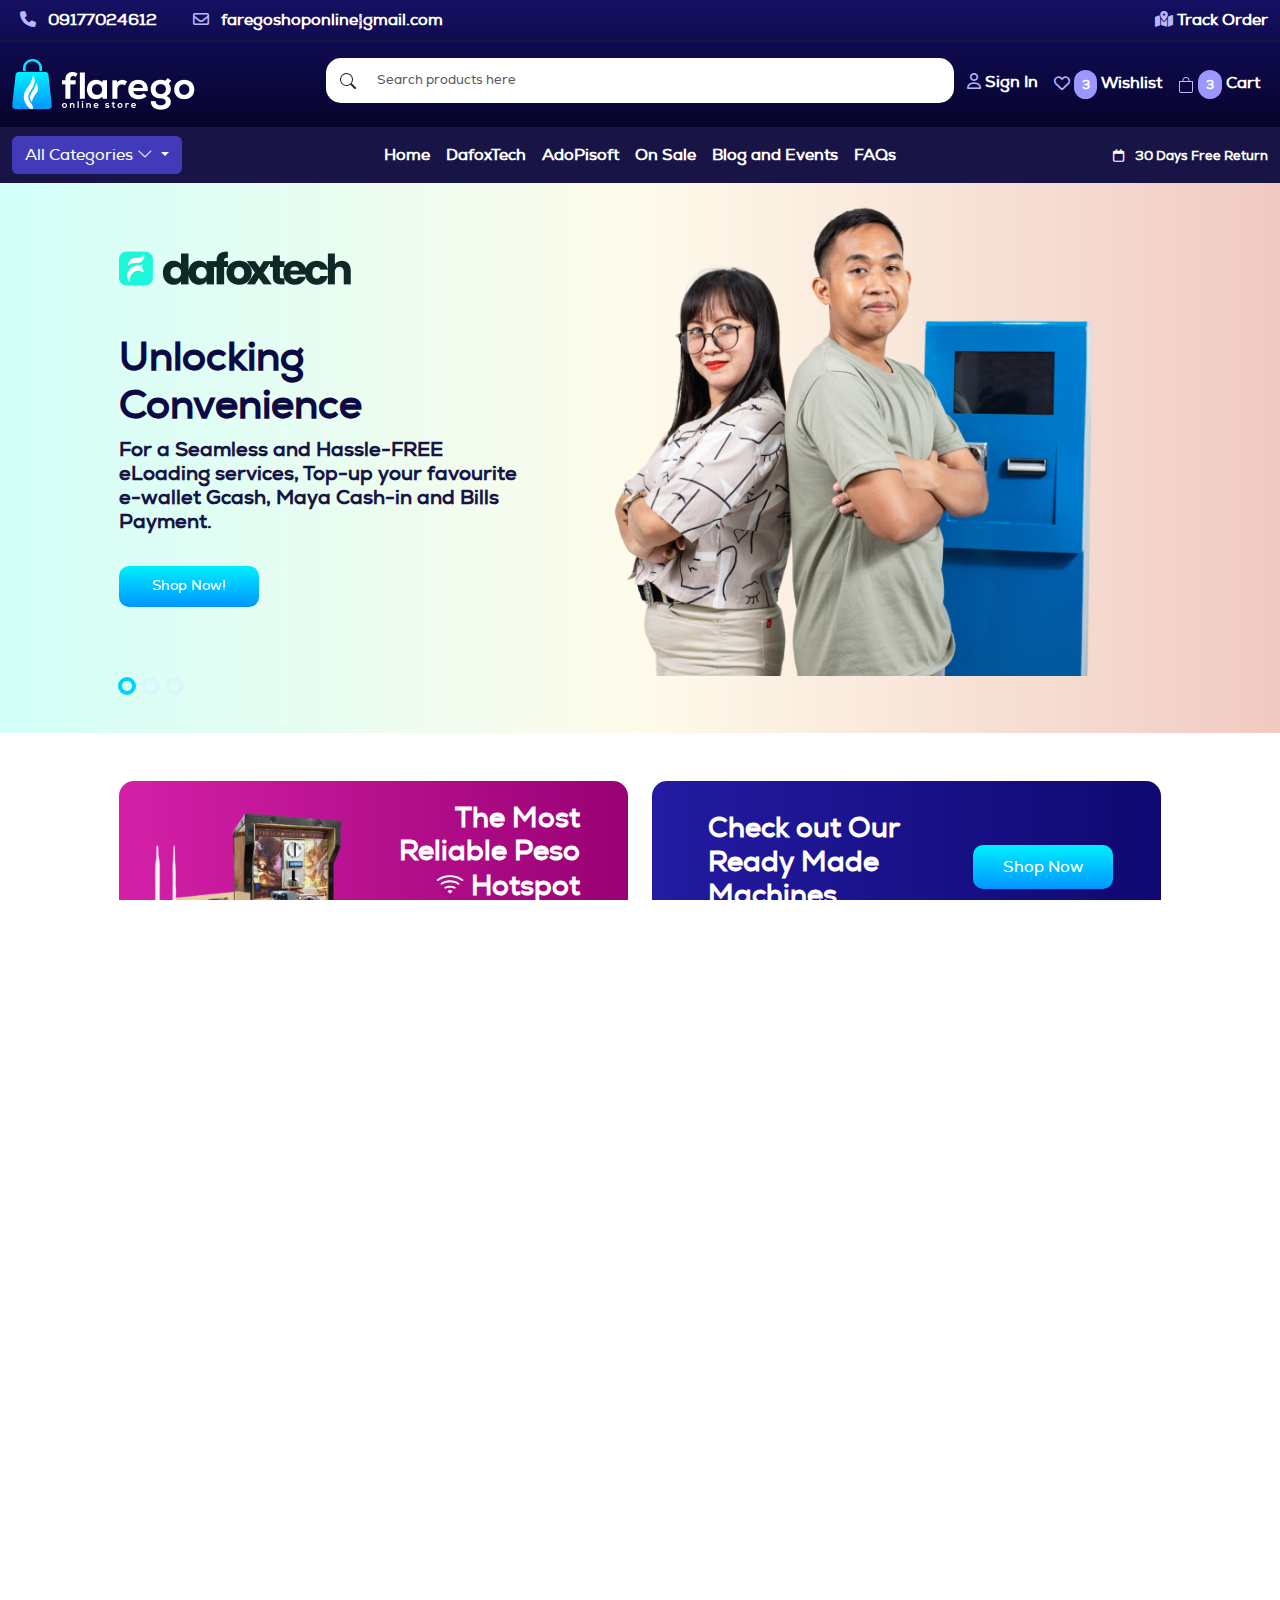
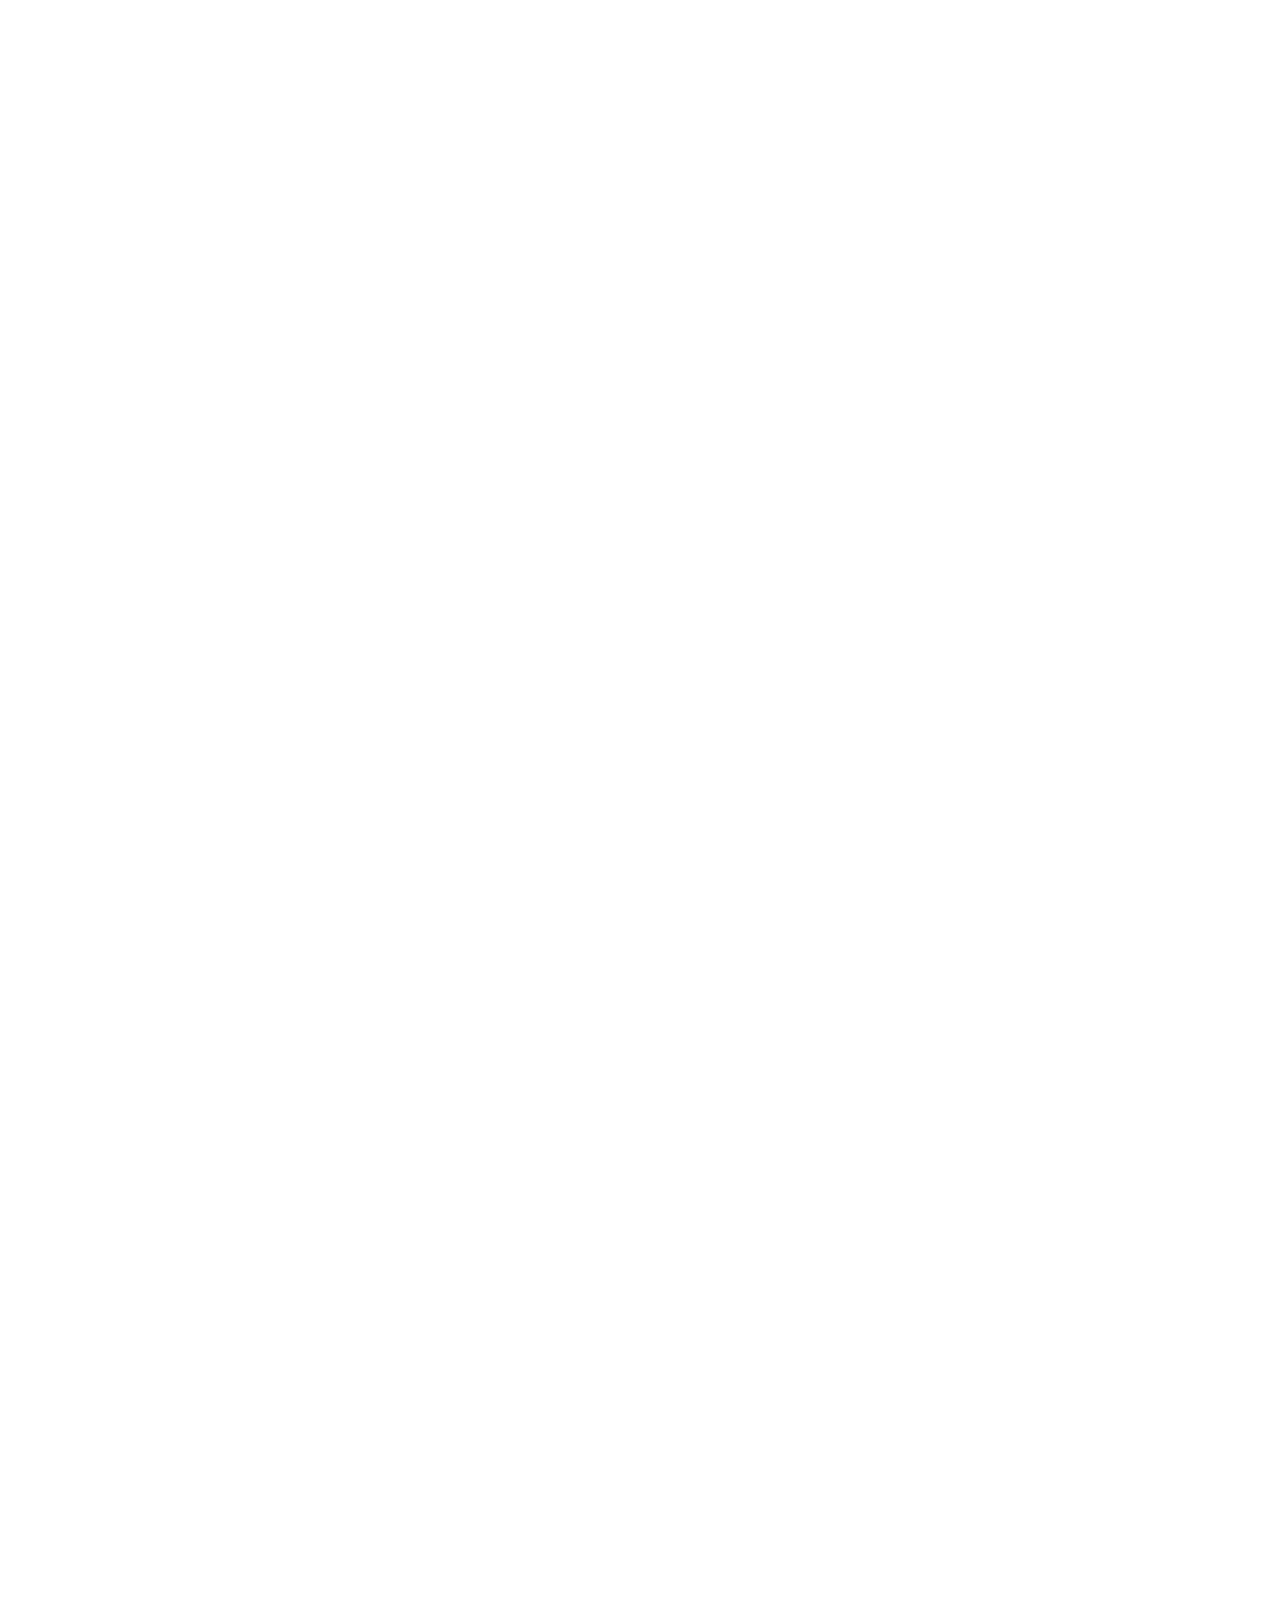
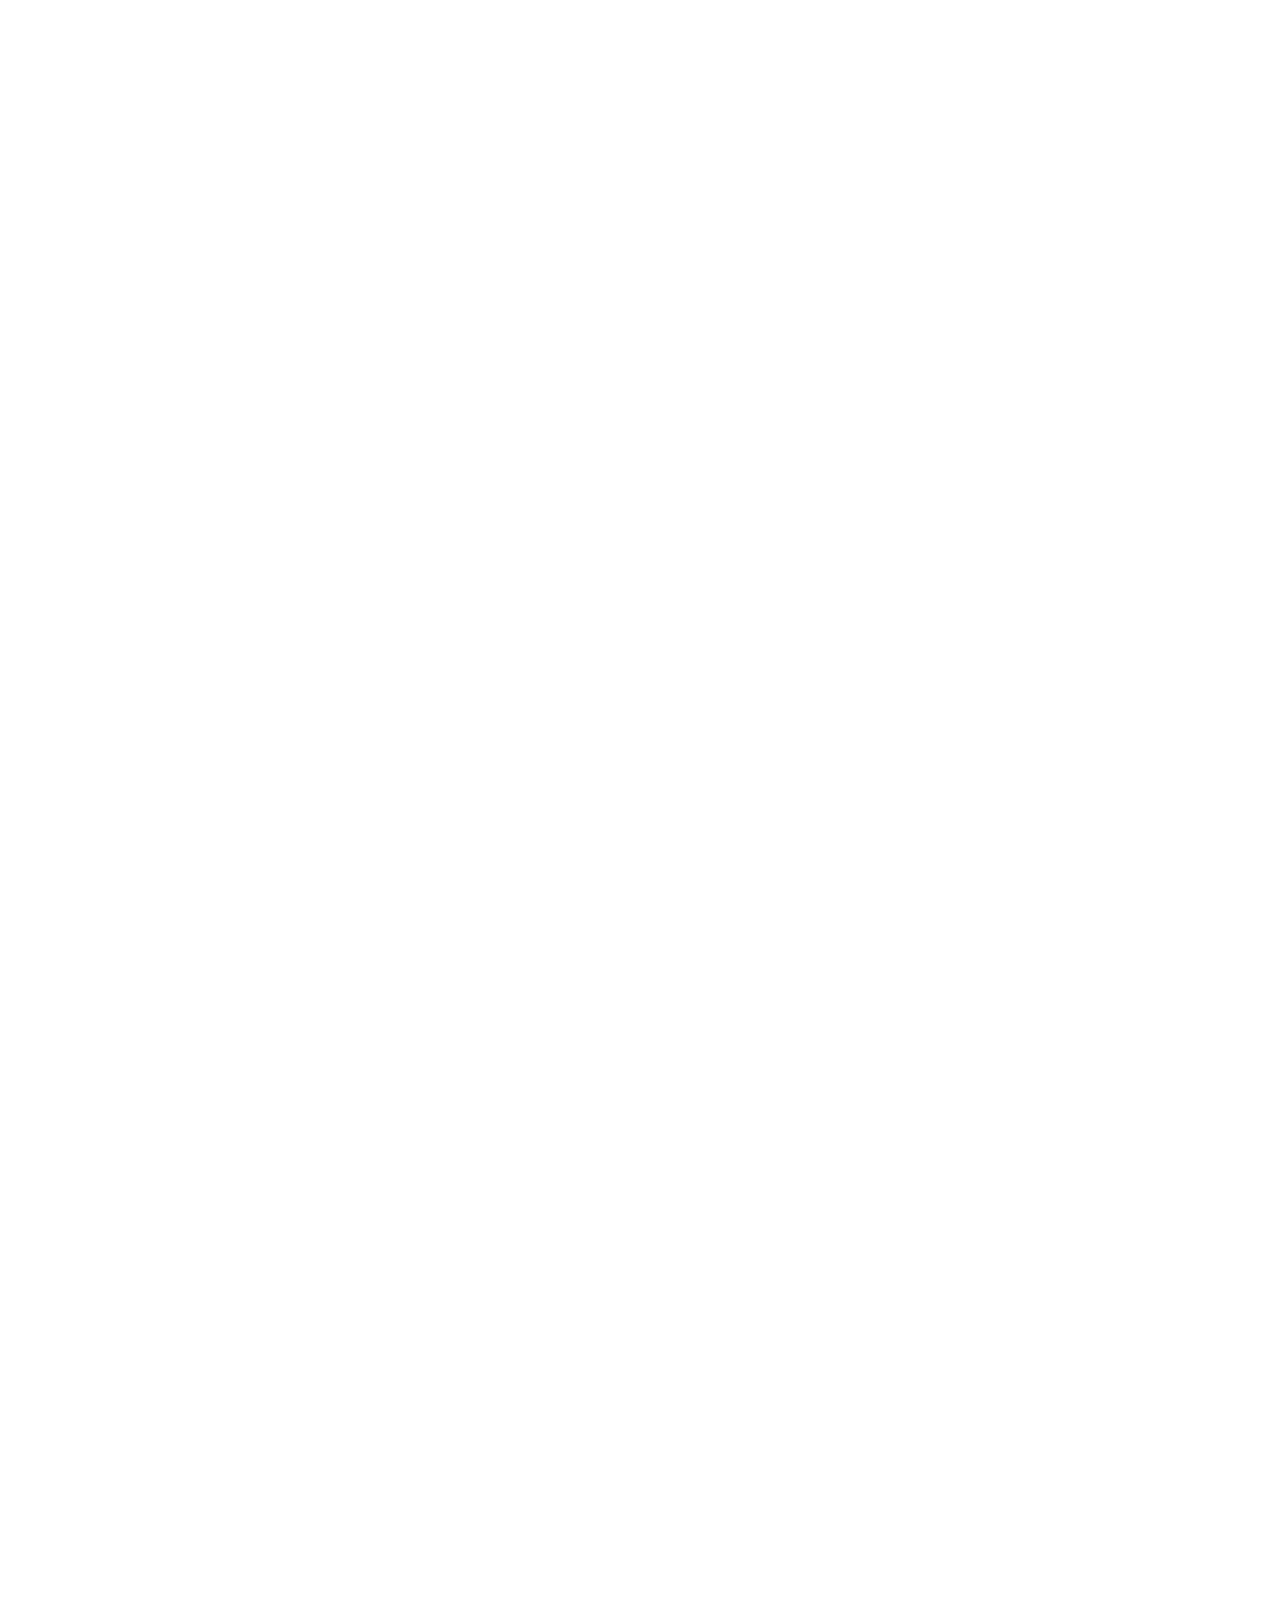
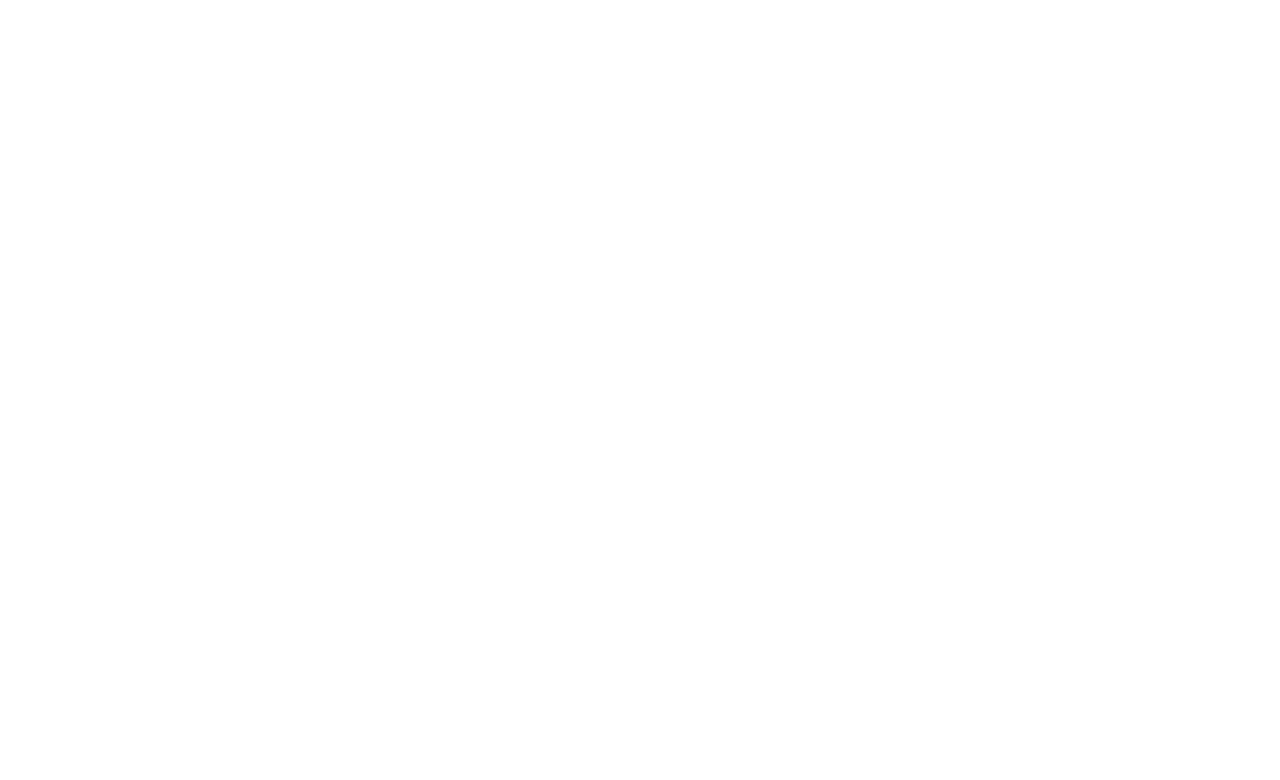
==== index.html @ 4cc742df "added navigation to footer" ====
<!doctype html>
<html lang="en">

<head>
  <!-- Required meta tags -->
  <meta charset="utf-8">
  <meta name="viewport" content="width=device-width, initial-scale=1">

  <!-- Bootstrap CSS -->
  <link href="https://cdn.jsdelivr.net/npm/bootstrap@5.3.3/dist/css/bootstrap.min.css" rel="stylesheet"
    integrity="sha384-QWTKZyjpPEjISv5WaRU9OFeRpok6YctnYmDr5pNlyT2bRjXh0JMhjY6hW+ALEwIH" crossorigin="anonymous">
  <link rel="stylesheet" href="css/style.css">
  <!-- FontAwesome CSS -->
  <link rel="stylesheet" href="https://cdn.jsdelivr.net/npm/bootstrap-icons@1.11.3/font/bootstrap-icons.min.css">
  <link href="https://cdnjs.cloudflare.com/ajax/libs/font-awesome/6.0.0-beta3/css/all.min.css" rel="stylesheet">

  <title>Flarego Online Shop | Build Your Own Business</title>
</head>

<body>
  <!-- Header -->
  <section class="header-wrapper">
    <header class="d-none d-md-block">
      <div class="header-bg text-white">
        <!-- Top Header -->
        <div class="top-header py-2">
          <div class="container">
            <div class="d-flex flex-wrap align-items-center justify-content-center justify-content-lg-start">
              <div class="col-lg-6 col-6 text-start">
                <a href="#" class="text-white me-4"><i class="fa-solid fa-phone me-2"></i> 09177024612</a>
                <a href="#" class="text-white "><i class="fa-regular fa-envelope me-2"></i>
                  faregoshoponline@gmail.com</a>
              </div>
              <div class="col-lg-6 col-6 text-end "><i class="fa-solid fa-map-location-dot"></i> Track Order</div>
            </div>
          </div>
        </div>
        <!-- Search -->
        <div class="container custom-container py-3">
          <div class="d-flex flex-wrap align-items-center justify-content-center justify-content-lg-start">
            <!-- Logo -->
            <div class="col-lg-3 justify-content-start">
              <a href="./index.html"><img src="img/flarego-shop-logo.png" alt=""></a>
            </div>
            <!-- Form -->
            <div class="col-lg-6 justify-content-center">
              <form>
                <div class="form-row align-items-center">
                  <div class="col-auto">
                    <label class="sr-only fs-6" for="inlineFormInputGroup">Search products here</label>
                    <div class="input-group mb-2 searchform-wrapper">
                      <div class="input-group-prepend">
                        <div class="input-group-text searchico">
                          <i class="ps-1">
                            <svg xmlns="http://www.w3.org/2000/svg" width="16" height="16" fill="currentColor"
                              class="bi bi-search" viewBox="0 0 16 16">
                              <path
                                d="M11.742 10.344a6.5 6.5 0 1 0-1.397 1.398h-.001q.044.06.098.115l3.85 3.85a1 1 0 0 0 1.415-1.414l-3.85-3.85a1 1 0 0 0-.115-.1zM12 6.5a5.5 5.5 0 1 1-11 0 5.5 5.5 0 0 1 11 0" />
                            </svg>
                          </i>
                        </div>
                      </div>
                      <input type="text" class="form-control fs-7" id="inlineFormInputGroup"
                        placeholder="Search products here">
                    </div>
                  </div>
                </div>
              </form>
            </div>

            <!-- Cart Menu -->
            <ul class="nav justify-content-end col-lg-3  text-end">
              <li><a href="./account.html" class="nav-link px-2 text-white"><i class="fa-regular fa-user"></i> Sign In</a></li>
              <li>
                <a href="#" class="nav-link px-2 text-white">
                  <i class="fa-regular fa-heart"></i>
                  <!-- Badge -->
                  <span class="badge rounded-pill bg-purple">3</span> Wishlist
                </a>
              </li>
              <li>
                <a href="./cart.html" class="nav-link px-2 text-white">
                  <i><svg xmlns="http://www.w3.org/2000/svg" width="16" height="16" fill="currentColor"
                      class="bi bi-bag" viewBox="0 0 16 16">
                      <path
                        d="M8 1a2.5 2.5 0 0 1 2.5 2.5V4h-5v-.5A2.5 2.5 0 0 1 8 1m3.5 3v-.5a3.5 3.5 0 1 0-7 0V4H1v10a2 2 0 0 0 2 2h10a2 2 0 0 0 2-2V4zM2 5h12v9a1 1 0 0 1-1 1H3a1 1 0 0 1-1-1z" />
                    </svg></i>
                  <!-- Badge -->
                  
                  <span class="badge rounded-pill bg-purple">3</span> Cart
                </a>
            </ul>
          </div>
        </div>
      </div>
      <!-- Main Menu -->
      <div class="lower-bg py-2">
        <div class="container custom-container">
          <div class="d-flex flex-wrap align-items-center justify-content-center justify-content-lg-start">
            <div class="col-lg-3">
              <div class="dropdown show">
                <a class="btn dropdown-toggle btn-cat" href="#" role="button" id="dropdownMenuLink"
                  data-toggle="dropdown" aria-haspopup="true" aria-expanded="false">
                  All Categories <i class="bi bi-chevron-down"></i>
                </a>

                <div class="dropdown-menu" aria-labelledby="dropdownMenuLink">
                  <a class="dropdown-item" href="#">Action</a>
                  <a class="dropdown-item" href="#">Another action</a>
                  <a class="dropdown-item" href="#">Something else here</a>
                </div>
              </div>
            </div>

            <ul class="nav col-12 col-lg-6 justify-content-center">
              <li><a href="./index.html" class="nav-link px-2 text-white">Home</a></li>
              <li><a href="./dafox-product-listing-page.html" class="nav-link px-2 text-white">DafoxTech</a></li>
              <li><a href="./adopisoft-product-listing.html" class="nav-link px-2 text-white">AdoPisoft</a></li>
              <li><a href="#" class="nav-link px-2 text-white">On Sale</a></li>
              <li><a href="#" class="nav-link px-2 text-white">Blog and Events</a></li>
              <li><a href="#" class="nav-link px-2 text-white">FAQs</a></li>
            </ul>


            <div class="col-12 col-lg-3 justify-content-end text-end">
              <a href="" class="text-white fs-7"><i class="fa-regular fa-calendar me-2"></i> 30 Days Free Return</a>
            </div>
          </div>
        </div>
      </div>
    </header>

    <!-- Mobile Header -->
    <header class="mobile-header d-block d-md-none">
      <div class="header-bg text-white">
        <!-- Top Header -->
        <div class="top-header py-2">
          <div class="container">
            <div class="d-flex flex-wrap align-items-center justify-content-sm-center justify-content-center">
              <div class="col-lg-6 col-12 text-center info">
                <a href="#" class="text-white me-4 fs-sm-2"><i class="fa-solid fa-phone me-2"></i> 09177024612</a>
                <a href="#" class="text-white fs-sm-2"><i class="fa-regular fa-envelope me-2"></i>
                  faregoshoponline@gmail.com</a>
              </div>
              <div class="col-lg-6 col-6 text-end d-none d-lg-block"><i class="fa-solid fa-map-location-dot"></i> Track
                Order</div>
            </div>
          </div>
        </div>
        <!-- Search -->
        <div class="container py-2">
          <div class="d-flex flex-wrap align-items-center justify-content-center justify-content-lg-start">
            <!-- Logo -->
            <div class="col-lg-4 col-4">
              <a href="#"><img src="img/flarego-shop-logo.png" class="img-fluid "></a>
            </div>
            <!-- Cart Menu -->
            <ul class="nav col-8 col-lg-4 justify-content-end">
              <li><a href="./account.html" class="nav-link px-2 text-white"><i class="fa-regular fa-user"></i></a></li>
              <li>
                <a href="#wishlist" class="nav-link px-2 text-white">
                  <i class="fa-regular fa-heart"></i>
                  <!-- Badge -->
                  <span class="badge rounded-pill bg-purple ">3</span>
                </a>
              </li>
              <li>
                <a href="./cart.html" class="nav-link px-2 text-white">
                  <i class="fa-solid fa-bag-shopping"></i>
                  <!-- Badge -->
                  <span class="badge rounded-pill bg-purple ">3</span>
                </a>
            </ul>
          </div>
        </div>
      </div>
      <!-- Main Menu -->
      <div class="lower-bg py-2">
        <div class="container">
          <!-- Navbar -->
          <nav class="navbar navbar-expand-lg">
            <div class="container">
              <div class="row  d-flex justify-content-start align-items-center">
                <div class="col-2">
                  <button class="navbar-toggler" type="button" data-bs-toggle="collapse" data-bs-target="#navbarNav"
                    aria-controls="navbarNav" aria-expanded="false" aria-label="Toggle navigation">
                    <i class="fa-solid fa-bars"></i>
                  </button>
                </div>
                <div class="col-10">
                  <form>
                    <div class="form-row align-items-center">
                      <div class="col-auto">
                        <label class="sr-only" for="inlineFormInputGroup">Username</label>
                        <div class="input-group mb-2 searchform-wrapper">
                          <div class="input-group-prepend">
                            <div class="input-group-text searchico"><i class="fa-solid fa-magnifying-glass"></i></div>
                          </div>
                          <input type="text" class="form-control" id="inlineFormInputGroup" placeholder="Username">
                        </div>
                      </div>
                    </div>
                  </form>
                </div>
              </div>
              <div class="collapse navbar-collapse" id="navbarNav">
                <ul class="navbar-nav ms-auto">
                  <li class="nav-item">
                    <a class="nav-link active" aria-current="page" href="#">Home</a>
                  </li>
                  <li class="nav-item">
                    <a class="nav-link" href="./dafox-product-listing-page.html">DafoxTech</a>
                  </li>
                  <li class="nav-item">
                    <a class="nav-link " href="./adopisoft-product-listing.html">AdoPisoft</a>
                  </li>
                  <li class="nav-item">
                    <a class="nav-link" href="#">On Sale</a>
                  </li>
                  <li class="nav-item">
                    <a class="nav-link" href="#">Blog & Events</a>
                  </li>
                  <li class="nav-item">
                    <a class="nav-link" href="#">FAQs</a>
                  </li>
                </ul>
              </div>
            </div>
          </nav>
        </div>
      </div>
    </header>
  </section>



  <!-- Main -->
  <div id="home_slider" class="carousel slide" data-bs-ride="carousel">
    <div class="carousel-indicators">
      <button type="button" data-bs-target="#home_slider" data-bs-slide-to="0" class="active" aria-current="true"
        aria-label="Slide 1"></button>
      <button type="button" data-bs-target="#home_slider" data-bs-slide-to="1" aria-label="Slide 2"></button>
      <button type="button" data-bs-target="#home_slider" data-bs-slide-to="2" aria-label="Slide 3"></button>
    </div>
    <div class="carousel-inner">

      <!-- Slide 1-->
      <div class="carousel-item active home-slider"
        style=" background: linear-gradient(to right, #D2FFF8, #FEFBEB, #F1CAC2);">
        <div class="container">
          <div class="row">
            <div class="col-lg-1"></div>
            <div class="col-lg-4 align-self-center">
              <div class="pb-4">
                <div class="pb-5">
                  <img src="img/dafox.png" alt="DafoxTech">
                </div>
                <h1 class="fs-1"><b>Unlocking Convenience</b></h1>
                <h5 class="fs-5">For a Seamless and Hassle-FREE eLoading services, Top-up your favourite e-wallet Gcash,
                  Maya Cash-in and Bills Payment.</h5>
              </div>
              <div class="row">
                <div class="col-lg-4"><a class="btn btn-primary btn-sm btn-cta bradius" type="button" href="./dafox-product-listing-page.html">Shop Now!</a></div>
              </div>
            </div>
            <div class="col-lg-6 align-self-center text-center">
              <img src="img/atf-img.png" alt="" class="img-fluid slider-img">
            </div>
          </div>
        </div>
      </div>

      <!-- Slide 2-->

      <div class="carousel-item home-slider" style="background: linear-gradient(to left, #E930BB, #D420A8, #990174);">
        <div class="container">
          <div class="row">
            <div class="col-lg-1"></div>
            <div class="col-lg-4 align-self-center">
              <div class="pb-4">
                <div class="pb-5">
                  <img src="img/ado-logo.png" alt="AdoPisoft">
                </div>
                <h1 class="fs-1 white-text" style="color:#fff;"><b>Enjoy Up to 20<i class="bi bi-percent"></i>Off on
                    Your First Purchase!</b></h1>
                <h5 class="fs-5 white-text" style="color:#fff;">For a Seamless & Hassle-FREE eLoading services, Gcash,
                  Maya Cash-in and Bills Payment.</h5>
              </div>
              <div class="row">
                <div class="col-lg-4"><a class="btn btn-primary btn-sm btn-cta bradius" type="button" href="./adopisoft-product-listing.html">Shop Now!</a></div>
              </div>
            </div>
            <div class="col-lg-6 align-self-center text-center">
              <img src="img/ado-banner.png" alt="" class="img-fluid slider-img">
            </div>
          </div>
        </div>
      </div>


    </div>
  </div>
  <!-- CTA -->
  <div class="container mt-5">
    <div class="row align-items-center">
      <div class="col-md-1"></div>
      <div class="col-md-10 ">
        <div class="row">
          <div class="col-md-6">
            <div class="card custom-card cta1">
              <div class="container text-center">
                <div class="row align-items-center">
                  <div class=" col card-body custom-card-body custom-card-body-start">
                    <img src="img/cta1.png" class="img-fluid" alt="Image 1">
                  </div>
                  <div class=" col card-body custom-card-body custom-card-body-end pe-5">
                    <h3 class="card-title">The Most Reliable Peso <i class="bi bi-wifi"></i> Hotspot </h3>
                    <div class="btn-group">
                      <a href="#" class="btn btn-primary btn-cta bradius">Check Out Now</a>
                    </div>
                  </div>
                </div>
              </div>
            </div>
            <div class="card custom-card cta2 custom-card-right">

              <div class="container text-center">
                <div class="row align-items-center">
                  <div class=" col card-body custom-card-body custom-card-body-start ps-5">
                    <h3 class="card-title darkblue-font">Unlocking Convenience</h3>
                    <div class="btn-group">
                      <a href="#" class="btn btn-primary btn-cta bradius">Browse Products</a>
                    </div>
                  </div>
                  <div class=" col card-body custom-card-body custom-card-body-end pe-5 pt-3">
                    <img src="img/cta2.png" class="custom-card-right" alt="Image 3">
                  </div>
                </div>
              </div>

            </div>
          </div>
          <div class="col-md-6">
            <div class="card custom-card cta3 align-items-center">
              <img src="img/cta3.png" class="" alt="Image 2" style="position: absolute; bottom: 0;">
              <div class="card-body p-5 pt-4" style="position: absolute; top: 0; right: 0;">
                <div class="hstack gap-2">
                  <div class="p-2">
                    <h3 class="card-title" style="text-align: left;">Check out Our Ready Made Machines</h3>
                  </div>
                  <div class="">
                    <a href="#" class="btn btn-primary btn-cta bradius btn-block">Shop Now</a>
                  </div>
                </div>


              </div>
            </div>
          </div>
        </div>

      </div>
      <div class="col-md-1"></div>
    </div>
  </div>


  <!-- Flash Sales -->
  <div class="container products-slider pt-3">
    <div class="row align-items-center">
      <div class="col-md-1"></div>
      <div class="col-md-10">
        <div id="flashsales" class="carousel slide" data-bs-ride="carousel">
          <h2>Flash Sales</h2>
          <div class="carousel-inner">
            <div class="carousel-item active">
              <!-- Container -->
              <div class="prod-wrapper mt-3 mb-3">
                <div class="row row-cols-1 row-cols-md-2 row-cols-lg-3 row-cols-xl-4 g-4">
                  <div class="col">
                    <div class="card card-hover position-relative">
                      <img src="img/prod01.png" class="card-img-top" alt="Item Image"
                        style="background-color: #ECF1F3;  border-radius: 8px;">
                      <div class="card-body">
                        <h5 class="card-title f18 prod-title">ESP32 Development Board
                          30P/38P with Activation
                          Key Code</h5>
                        <p class="card-text prod-desc f12 prod-desc">All accessories included</p>
                        <p><b class="price f18">PHP999.00</b> <span class="discounted-price">PHP1299</span></p>
                        <div class="d-flex justify-content-start">
                          <i class="fas fa-star text-warning"></i>
                          <i class="fas fa-star text-warning"></i>
                          <i class="fas fa-star text-warning"></i>
                          <i class="fas fa-star text-warning"></i>
                          <i class="fas fa-star-half-alt text-warning"></i>
                        </div>
                      </div>
                      <div class="position-absolute top-0 end-0 p-2">
                        <div class="ico-wrapper">
                          <a href="#" class="text-dark">
                            <i class="bi bi-heart"></i>
                          </a>
                        </div>
                        <div class="ico-wrapper">
                          <a href="#" class="text-dark">
                            <i class="bi bi-eye"></i>
                          </a>
                        </div>
                      </div>
                      <div class="badge-store">
                        <img src="img/dafox-ico.png" alt="" class="me-2">
                        <span class="badge bg-danger p-2">30<i class="bi bi-percent"></i></span>
                      </div>
                      <button class="btn btn-primary add-to-cart btn-cta bradius">Add to Cart</button>
                    </div>
                  </div>
                  <div class="col">
                    <div class="card card-hover position-relative">
                      <img src="img/prod01.png" class="card-img-top" alt="Item Image"
                        style="background-color: #ECF1F3;  border-radius: 8px;">
                      <div class="card-body">
                        <h5 class="card-title f18 prod-title">DafoxTech Official PCB Board</h5>
                        <p class="card-text prod-desc f12 prod-desc">All accessories included</p>
                        <p><b class="price f18">PHP999.00</b> <span class="discounted-price">PHP1299</span></p>
                        <div class="d-flex justify-content-start">
                          <i class="fas fa-star text-warning"></i>
                          <i class="fas fa-star text-warning"></i>
                          <i class="fas fa-star text-warning"></i>
                          <i class="fas fa-star text-warning"></i>
                          <i class="fas fa-star-half-alt text-warning"></i>
                        </div>
                      </div>
                      <div class="position-absolute top-0 end-0 p-2">
                        <div class="ico-wrapper"><a href="#" class="text-dark"><span class="fas fa-eye"></span></a>
                        </div>
                        <div class="ico-wrapper"><a href="#" class="text-dark"><span class="fas fa-heart"></span></a>
                        </div>
                      </div>
                      <div class="badge-store">
                        <img src="img/dafox-ico.png" alt="" class="me-2">
                        <span class="badge bg-danger p-2">Store</span>
                      </div>
                      <button class="btn btn-primary add-to-cart btn-cta bradius">Add to Cart</button>
                    </div>
                  </div>
                  <div class="col">
                    <div class="card card-hover position-relative">
                      <img src="img/prod01.png" class="card-img-top" alt="Item Image"
                        style="background-color: #ECF1F3;  border-radius: 8px;">
                      <div class="card-body">
                        <h5 class="card-title f18 prod-title">ESP32 Development Board
                          30P/38P with Activation
                          Key Code</h5>
                        <p class="card-text prod-desc f12 prod-desc">All accessories included</p>
                        <p><b class="price f18">PHP999.00</b> <span class="discounted-price">PHP1299</span></p>
                        <div class="d-flex justify-content-start">
                          <i class="fas fa-star text-warning"></i>
                          <i class="fas fa-star text-warning"></i>
                          <i class="fas fa-star text-warning"></i>
                          <i class="fas fa-star text-warning"></i>
                          <i class="fas fa-star-half-alt text-warning"></i>
                        </div>
                      </div>
                      <div class="position-absolute top-0 end-0 p-2">
                        <div class="ico-wrapper"><a href="#" class="text-dark"><i class="fas fa-eye"></i></a></div>
                        <div class="ico-wrapper"><a href="#" class="text-dark"><i class="fas fa-heart"></i></a></div>
                      </div>
                      <div class="badge-store">
                        <img src="img/dafox-ico.png" alt="" class="me-2">
                        <span class="badge bg-danger p-2">Store</span>
                      </div>
                      <button class="btn btn-primary add-to-cart btn-cta bradius">Add to Cart</button>
                    </div>
                  </div>
                  <div class="col">
                    <div class="card card-hover position-relative">
                      <img src="img/prod01.png" class="card-img-top" alt="Item Image"
                        style="background-color: #ECF1F3;  border-radius: 8px;">
                      <div class="card-body">
                        <h5 class="card-title f18 prod-title">ESP32 Development Board
                          30P/38P with Activation
                          Key Code</h5>
                        <p class="card-text prod-desc f12 prod-desc">All accessories included</p>
                        <p><b class="price f18">PHP999.00</b> <span class="discounted-price">PHP1299</span></p>
                        <div class="d-flex justify-content-start">
                          <i class="fas fa-star text-warning"></i>
                          <i class="fas fa-star text-warning"></i>
                          <i class="fas fa-star text-warning"></i>
                          <i class="fas fa-star text-warning"></i>
                          <i class="fas fa-star-half-alt text-warning"></i>
                        </div>
                      </div>
                      <div class="position-absolute top-0 end-0 p-2">
                        <div class="ico-wrapper"><a href="#" class="text-dark"><i class="fas fa-eye"></i></a></div>
                        <div class="ico-wrapper"><a href="#" class="text-dark"><i class="fas fa-heart"></i></a></div>
                      </div>
                      <div class="badge-store">
                        <img src="img/dafox-ico.png" alt="" class="me-2">
                        <span class="badge bg-danger p-2">Store</span>
                      </div>
                      <button class="btn btn-primary add-to-cart btn-cta bradius">Add to Cart</button>
                    </div>
                  </div>
                </div>
              </div>
            </div>
            <div class="carousel-item">
              <!-- Container -->
              <div class="prod-wrapper mt-5">
                <div class="row row-cols-1 row-cols-md-2 row-cols-lg-3 row-cols-xl-4 g-4">
                  <div class="col">
                    <div class="card card-hover position-relative">
                      <img src="img/prod01.png" class="card-img-top" alt="Item Image"
                        style="background-color: #ECF1F3;  border-radius: 8px;">
                      <div class="card-body">
                        <h5 class="card-title f18 prod-title">ESP32 Development Board
                          30P/38P with Activation
                          Key Code</h5>
                        <p class="card-text prod-desc f12 prod-desc">All accessories included</p>
                        <p><b class="price f18">PHP999.00</b> <span class="discounted-price">PHP1299</span></p>
                        <div class="d-flex justify-content-start">
                          <i class="fas fa-star text-warning"></i>
                          <i class="fas fa-star text-warning"></i>
                          <i class="fas fa-star text-warning"></i>
                          <i class="fas fa-star text-warning"></i>
                          <i class="fas fa-star-half-alt text-warning"></i>
                        </div>
                      </div>
                      <div class="position-absolute top-0 end-0 p-2">
                        <div class="ico-wrapper"><a href="#" class="text-dark"><i class="fas fa-eye"></i></a></div>
                        <div class="ico-wrapper"><a href="#" class="text-dark"><i class="fas fa-heart"></i></a></div>
                      </div>
                      <div class="badge-store">
                        <img src="img/dafox-ico.png" alt="" class="me-2">
                        <span class="badge bg-danger p-2">Store</span>
                      </div>
                      <button class="btn btn-primary add-to-cart btn-cta bradius">Add to Cart</button>
                    </div>
                  </div>
                  <div class="col">
                    <div class="card card-hover position-relative">
                      <img src="img/prod01.png" class="card-img-top" alt="Item Image"
                        style="background-color: #ECF1F3;  border-radius: 8px;">
                      <div class="card-body">
                        <h5 class="card-title f18 prod-title">ESP32 Development Board
                          30P/38P with Activation
                          Key Code</h5>
                        <p class="card-text prod-desc f12 prod-desc">All accessories included</p>
                        <p><b class="price f18">PHP999.00</b> <span class="discounted-price">PHP1299</span></p>
                        <div class="d-flex justify-content-start">
                          <i class="fas fa-star text-warning"></i>
                          <i class="fas fa-star text-warning"></i>
                          <i class="fas fa-star text-warning"></i>
                          <i class="fas fa-star text-warning"></i>
                          <i class="fas fa-star-half-alt text-warning"></i>
                        </div>
                      </div>
                      <div class="position-absolute top-0 end-0 p-2">
                        <div class="ico-wrapper"><a href="#" class="text-dark"><i class="fas fa-eye"></i></a></div>
                        <div class="ico-wrapper"><a href="#" class="text-dark"><i class="fas fa-heart"></i></a></div>
                      </div>
                      <div class="badge-store">
                        <img src="img/dafox-ico.png" alt="" class="me-2">
                        <span class="badge bg-danger p-2">Store</span>
                      </div>
                      <button class="btn btn-primary add-to-cart btn-cta bradius">Add to Cart</button>
                    </div>
                  </div>
                  <div class="col">
                    <div class="card card-hover position-relative">
                      <img src="img/prod01.png" class="card-img-top" alt="Item Image"
                        style="background-color: #ECF1F3;  border-radius: 8px;">
                      <div class="card-body">
                        <h5 class="card-title f18 prod-title">ESP32 Development Board
                          30P/38P with Activation
                          Key Code</h5>
                        <p class="card-text prod-desc f12 prod-desc">All accessories included</p>
                        <p><b class="price f18">PHP999.00</b> <span class="discounted-price">PHP1299</span></p>
                        <div class="d-flex justify-content-start">
                          <i class="fas fa-star text-warning"></i>
                          <i class="fas fa-star text-warning"></i>
                          <i class="fas fa-star text-warning"></i>
                          <i class="fas fa-star text-warning"></i>
                          <i class="fas fa-star-half-alt text-warning"></i>
                        </div>
                      </div>
                      <div class="position-absolute top-0 end-0 p-2">
                        <div class="ico-wrapper"><a href="#" class="text-dark"><i class="fas fa-eye"></i></a></div>
                        <div class="ico-wrapper"><a href="#" class="text-dark"><i class="fas fa-heart"></i></a></div>
                      </div>
                      <div class="badge-store">
                        <img src="img/dafox-ico.png" alt="" class="me-2">
                        <span class="badge bg-danger p-2">Store</span>
                      </div>
                      <button class="btn btn-primary add-to-cart btn-cta bradius">Add to Cart</button>
                    </div>
                  </div>
                  <div class="col">
                    <div class="card card-hover position-relative">
                      <img src="img/prod01.png" class="card-img-top" alt="Item Image"
                        style="background-color: #ECF1F3;  border-radius: 8px;">
                      <div class="card-body">
                        <h5 class="card-title f18 prod-title">ESP32 Development Board
                          30P/38P with Activation
                          Key Code</h5>
                        <p class="card-text prod-desc f12 prod-desc">All accessories included</p>
                        <p><b class="price f18">PHP999.00</b> <span class="discounted-price">PHP1299</span></p>
                        <div class="d-flex justify-content-start">
                          <i class="fas fa-star text-warning"></i>
                          <i class="fas fa-star text-warning"></i>
                          <i class="fas fa-star text-warning"></i>
                          <i class="fas fa-star text-warning"></i>
                          <i class="fas fa-star-half-alt text-warning"></i>
                        </div>
                      </div>
                      <div class="position-absolute top-0 end-0 p-2">
                        <div class="ico-wrapper"><a href="#" class="text-dark"><i class="fas fa-eye"></i></a></div>
                        <div class="ico-wrapper"><a href="#" class="text-dark"><i class="fas fa-heart"></i></a></div>
                      </div>
                      <div class="badge-store">
                        <img src="img/dafox-ico.png" alt="" class="me-2">
                        <span class="badge bg-danger p-2">Store</span>
                      </div>
                      <button class="btn btn-primary add-to-cart btn-cta bradius">Add to Cart</button>
                    </div>
                  </div>
                </div>
              </div>
            </div>
            <div class="carousel-item">
              <!-- Container -->
              <div class="prod-wrapper mt-5">
                <div class="row row-cols-1 row-cols-md-2 row-cols-lg-3 row-cols-xl-4 g-4">
                  <div class="col">
                    <div class="card card-hover position-relative">
                      <img src="img/prod01.png" class="card-img-top" alt="Item Image"
                        style="background-color: #ECF1F3;  border-radius: 8px;">
                      <div class="card-body">
                        <h5 class="card-title f18 prod-title">ESP32 Development Board
                          30P/38P with Activation
                          Key Code</h5>
                        <p class="card-text prod-desc f12 prod-desc">All accessories included</p>
                        <p><b class="price f18">PHP999.00</b> <span class="discounted-price">PHP1299</span></p>
                        <div class="d-flex justify-content-start">
                          <i class="fas fa-star text-warning"></i>
                          <i class="fas fa-star text-warning"></i>
                          <i class="fas fa-star text-warning"></i>
                          <i class="fas fa-star text-warning"></i>
                          <i class="fas fa-star-half-alt text-warning"></i>
                        </div>
                      </div>
                      <div class="position-absolute top-0 end-0 p-2">
                        <div class="ico-wrapper"><a href="#" class="text-dark"><i class="fas fa-eye"></i></a></div>
                        <div class="ico-wrapper"><a href="#" class="text-dark"><i class="fas fa-heart"></i></a></div>
                      </div>
                      <div class="badge-store">
                        <img src="img/dafox-ico.png" alt="" class="me-2">
                        <span class="badge bg-danger p-2">Store</span>
                      </div>
                      <button class="btn btn-primary add-to-cart btn-cta bradius">Add to Cart</button>
                    </div>
                  </div>
                  <div class="col">
                    <div class="card card-hover position-relative">
                      <img src="img/prod01.png" class="card-img-top" alt="Item Image"
                        style="background-color: #ECF1F3;  border-radius: 8px;">
                      <div class="card-body">
                        <h5 class="card-title f18 prod-title">ESP32 Development Board
                          30P/38P with Activation
                          Key Code</h5>
                        <p class="card-text prod-desc f12 prod-desc">All accessories included</p>
                        <p><b class="price f18">PHP999.00</b> <span class="discounted-price">PHP1299</span></p>
                        <div class="d-flex justify-content-start">
                          <i class="fas fa-star text-warning"></i>
                          <i class="fas fa-star text-warning"></i>
                          <i class="fas fa-star text-warning"></i>
                          <i class="fas fa-star text-warning"></i>
                          <i class="fas fa-star-half-alt text-warning"></i>
                        </div>
                      </div>
                      <div class="position-absolute top-0 end-0 p-2">
                        <div class="ico-wrapper"><a href="#" class="text-dark"><i class="fas fa-eye"></i></a></div>
                        <div class="ico-wrapper"><a href="#" class="text-dark"><i class="fas fa-heart"></i></a></div>
                      </div>
                      <div class="badge-store">
                        <img src="img/dafox-ico.png" alt="" class="me-2">
                        <span class="badge bg-danger p-2">Store</span>
                      </div>
                      <button class="btn btn-primary add-to-cart btn-cta bradius">Add to Cart</button>
                    </div>
                  </div>
                  <div class="col">
                    <div class="card card-hover position-relative">
                      <img src="img/prod01.png" class="card-img-top" alt="Item Image"
                        style="background-color: #ECF1F3;  border-radius: 8px;">
                      <div class="card-body">
                        <h5 class="card-title f18 prod-title">ESP32 Development Board
                          30P/38P with Activation
                          Key Code</h5>
                        <p class="card-text prod-desc f12 prod-desc">All accessories included</p>
                        <p><b class="price f18">PHP999.00</b> <span class="discounted-price">PHP1299</span></p>
                        <div class="d-flex justify-content-start">
                          <i class="fas fa-star text-warning"></i>
                          <i class="fas fa-star text-warning"></i>
                          <i class="fas fa-star text-warning"></i>
                          <i class="fas fa-star text-warning"></i>
                          <i class="fas fa-star-half-alt text-warning"></i>
                        </div>
                      </div>
                      <div class="position-absolute top-0 end-0 p-2">
                        <div class="ico-wrapper"><a href="#" class="text-dark"><i class="fas fa-eye"></i></a></div>
                        <div class="ico-wrapper"><a href="#" class="text-dark"><i class="fas fa-heart"></i></a></div>
                      </div>
                      <div class="badge-store">
                        <img src="img/dafox-ico.png" alt="" class="me-2">
                        <span class="badge bg-danger p-2">Store</span>
                      </div>
                      <button class="btn btn-primary add-to-cart btn-cta bradius">Add to Cart</button>
                    </div>
                  </div>
                  <div class="col">
                    <div class="card card-hover position-relative">
                      <img src="img/prod01.png" class="card-img-top" alt="Item Image"
                        style="background-color: #ECF1F3;  border-radius: 8px;">
                      <div class="card-body">
                        <h5 class="card-title f18 prod-title">ESP32 Development Board
                          30P/38P with Activation
                          Key Code</h5>
                        <p class="card-text prod-desc f12 prod-desc">All accessories included</p>
                        <p><b class="price f18">PHP999.00</b> <span class="discounted-price">PHP1299</span></p>
                        <div class="d-flex justify-content-start">
                          <i class="fas fa-star text-warning"></i>
                          <i class="fas fa-star text-warning"></i>
                          <i class="fas fa-star text-warning"></i>
                          <i class="fas fa-star text-warning"></i>
                          <i class="fas fa-star-half-alt text-warning"></i>
                        </div>
                      </div>
                      <div class="position-absolute top-0 end-0 p-2">
                        <div class="ico-wrapper"><a href="#" class="text-dark"><i class="fas fa-eye"></i></a></div>
                        <div class="ico-wrapper"><a href="#" class="text-dark"><i class="fas fa-heart"></i></a></div>
                      </div>
                      <div class="badge-store">
                        <img src="img/dafox-ico.png" alt="" class="me-2">
                        <span class="badge bg-danger p-2">Store</span>
                      </div>
                      <button class="btn btn-primary add-to-cart btn-cta bradius">Add to Cart</button>
                    </div>
                  </div>
                </div>
              </div>
            </div>
          </div>
          <button class="carousel-control-prev" type="button" data-bs-target="#flashsales" data-bs-slide="prev">
            <i class="fa-solid fa-arrow-left"></i>
            <span class="visually-hidden">Previous</span>
          </button>
          <button class="carousel-control-next" type="button" data-bs-target="#flashsales" data-bs-slide="next">
            <i class="fa-solid fa-arrow-right"></i>
            <span class="visually-hidden">Next</span>
          </button>
        </div>
      </div>


      <div class="col-md-1"></div>
    </div>
  </div>

  <!-- CTA Full -->
  <div class="cta-wrapper my-5 " style="min-height: 500px;">
    <div class="container my-5">
      <div class="row">
        <div class="col-md-1"></div>
        <div class="col-md-4 d-flex justify-content-center align-items-center">
          <!-- Content for the first column -->
          <div>
            <h1 class="text-white">All New DafoxTech </br>PCB Custom Board!</h1>
            <p class="text-white">For a Seamless & Hassle-FREE eLoading services, Gcash, Maya Cash-in and Bills Payment.
            </p>
            <div class="row">
              <div class="col-lg-4"><button class="btn btn-primary btn-sm btn-cta bradius">Shop Now!</button></div>
            </div>
          </div>
        </div>

        <div class="col-md-6 d-flex justify-content-center align-items-center" style="position: relative;">
          <!-- Content for the second column -->
          <img src="img/cta-img.png" alt="" class="img-fluid">
        </div>
        <div class="col-md-1"></div>
      </div>
    </div>
  </div>
  </div>


  <!-- Recently Added  -->

  <div class="container products-slider pt-3">
    <div class="row align-items-center">
      <div class="col-md-1"></div>
      <div class="col-md-10">
        <div id="flashsales" class="carousel slide" data-bs-ride="carousel">
          <h2>Recently Added Products</h2>
          <div class="carousel-inner">
            <div class="carousel-item active">
              <!-- Container -->
              <div class="prod-wrapper mt-3 mb-3">
                <div class="row row-cols-1 row-cols-md-2 row-cols-lg-3 row-cols-xl-4 g-4">
                  <div class="col">
                    <div class="card card-hover position-relative">
                      <img src="img/prod01.png" class="card-img-top" alt="Item Image"
                        style="background-color: #ECF1F3;  border-radius: 8px;">
                      <div class="card-body">
                        <h5 class="card-title f18 prod-title">ESP32 Development Board
                          30P/38P with Activation
                          Key Code</h5>
                        <p class="card-text prod-desc f16 prod-desc">All accessories included</p>
                        <p><b class="price f18">PHP999.00</b> <span class="discounted-price">PHP1299</span></p>
                        <div class="d-flex justify-content-start">
                          <i class="fas fa-star text-warning"></i>
                          <i class="fas fa-star text-warning"></i>
                          <i class="fas fa-star text-warning"></i>
                          <i class="fas fa-star text-warning"></i>
                          <i class="fas fa-star-half-alt text-warning"></i>
                        </div>
                      </div>
                      <div class="position-absolute top-0 end-0 p-2">
                        <div class="ico-wrapper"><a href="#" class="text-dark"><i class="fas fa-eye"></i></a></div>
                        <div class="ico-wrapper"><a href="#" class="text-dark"><i class="fas fa-heart"></i></a></div>
                      </div>
                      <div class="badge-store">
                        <img src="img/dafox-ico.png" alt="" class="me-2">
                        <span class="badge bg-danger p-2">Store</span>
                      </div>
                      <button class="btn btn-primary add-to-cart btn-cta bradius">Add to Cart</button>
                    </div>
                  </div>
                  <div class="col">
                    <div class="card card-hover position-relative">
                      <img src="img/prod01.png" class="card-img-top" alt="Item Image"
                        style="background-color: #ECF1F3;  border-radius: 8px;">
                      <div class="card-body">
                        <h5 class="card-title f18 prod-title">ESP32 Development Board
                          30P/38P with Activation
                          Key Code</h5>
                        <p class="card-text prod-desc f16 prod-desc">All accessories included</p>
                        <p><b class="price f18">PHP999.00</b> <span class="discounted-price">PHP1299</span></p>
                        <div class="d-flex justify-content-start">
                          <i class="fas fa-star text-warning"></i>
                          <i class="fas fa-star text-warning"></i>
                          <i class="fas fa-star text-warning"></i>
                          <i class="fas fa-star text-warning"></i>
                          <i class="fas fa-star-half-alt text-warning"></i>
                        </div>
                      </div>
                      <div class="position-absolute top-0 end-0 p-2">
                        <div class="ico-wrapper"><a href="#" class="text-dark"><i class="fas fa-eye"></i></a></div>
                        <div class="ico-wrapper"><a href="#" class="text-dark"><i class="fas fa-heart"></i></a></div>
                      </div>
                      <div class="badge-store">
                        <img src="img/dafox-ico.png" alt="" class="me-2">
                        <span class="badge bg-danger p-2">Store</span>
                      </div>
                      <button class="btn btn-primary add-to-cart btn-cta bradius">Add to Cart</button>
                    </div>
                  </div>
                  <div class="col">
                    <div class="card card-hover position-relative">
                      <img src="img/prod01.png" class="card-img-top" alt="Item Image"
                        style="background-color: #ECF1F3;  border-radius: 8px;">
                      <div class="card-body">
                        <h5 class="card-title f18 prod-title">ESP32 Development Board
                          30P/38P with Activation
                          Key Code</h5>
                        <p class="card-text prod-desc f16 prod-desc">All accessories included</p>
                        <p><b class="price f18">PHP999.00</b> <span class="discounted-price">PHP1299</span></p>
                        <div class="d-flex justify-content-start">
                          <i class="fas fa-star text-warning"></i>
                          <i class="fas fa-star text-warning"></i>
                          <i class="fas fa-star text-warning"></i>
                          <i class="fas fa-star text-warning"></i>
                          <i class="fas fa-star-half-alt text-warning"></i>
                        </div>
                      </div>
                      <div class="position-absolute top-0 end-0 p-2">
                        <div class="ico-wrapper"><a href="#" class="text-dark"><i class="fas fa-eye"></i></a></div>
                        <div class="ico-wrapper"><a href="#" class="text-dark"><i class="fas fa-heart"></i></a></div>
                      </div>
                      <div class="badge-store">
                        <img src="img/dafox-ico.png" alt="" class="me-2">
                        <span class="badge bg-danger p-2">Store</span>
                      </div>
                      <button class="btn btn-primary add-to-cart btn-cta bradius">Add to Cart</button>
                    </div>
                  </div>
                  <div class="col">
                    <div class="card card-hover position-relative">
                      <img src="img/prod01.png" class="card-img-top" alt="Item Image"
                        style="background-color: #ECF1F3;  border-radius: 8px;">
                      <div class="card-body">
                        <h5 class="card-title f18 prod-title">ESP32 Development Board
                          30P/38P with Activation
                          Key Code</h5>
                        <p class="card-text prod-desc f16 prod-desc">All accessories included</p>
                        <p><b class="price f18">PHP999.00</b> <span class="discounted-price">PHP1299</span></p>
                        <div class="d-flex justify-content-start">
                          <i class="fas fa-star text-warning"></i>
                          <i class="fas fa-star text-warning"></i>
                          <i class="fas fa-star text-warning"></i>
                          <i class="fas fa-star text-warning"></i>
                          <i class="fas fa-star-half-alt text-warning"></i>
                        </div>
                      </div>
                      <div class="position-absolute top-0 end-0 p-2">
                        <div class="ico-wrapper"><a href="#" class="text-dark"><i class="fas fa-eye"></i></a></div>
                        <div class="ico-wrapper"><a href="#" class="text-dark"><i class="fas fa-heart"></i></a></div>
                      </div>
                      <div class="badge-store">
                        <img src="img/dafox-ico.png" alt="" class="me-2">
                        <span class="badge bg-danger p-2">Store</span>
                      </div>
                      <button class="btn btn-primary add-to-cart btn-cta bradius">Add to Cart</button>
                    </div>
                  </div>
                </div>
              </div>
            </div>
            <div class="carousel-item">
              <!-- Container -->
              <div class="prod-wrapper mt-5">
                <div class="row row-cols-1 row-cols-md-2 row-cols-lg-3 row-cols-xl-4 g-4">
                  <div class="col">
                    <div class="card card-hover position-relative">
                      <img src="img/prod01.png" class="card-img-top" alt="Item Image"
                        style="background-color: #ECF1F3;  border-radius: 8px;">
                      <div class="card-body">
                        <h5 class="card-title f18 prod-title">ESP32 Development Board
                          30P/38P with Activation
                          Key Code</h5>
                        <p class="card-text prod-desc f16 prod-desc">All accessories included</p>
                        <p><b class="price f18">PHP999.00</b> <span class="discounted-price">PHP1299</span></p>
                        <div class="d-flex justify-content-start">
                          <i class="fas fa-star text-warning"></i>
                          <i class="fas fa-star text-warning"></i>
                          <i class="fas fa-star text-warning"></i>
                          <i class="fas fa-star text-warning"></i>
                          <i class="fas fa-star-half-alt text-warning"></i>
                        </div>
                      </div>
                      <div class="position-absolute top-0 end-0 p-2">
                        <div class="ico-wrapper"><a href="#" class="text-dark"><i class="fas fa-eye"></i></a></div>
                        <div class="ico-wrapper"><a href="#" class="text-dark"><i class="fas fa-heart"></i></a></div>
                      </div>
                      <div class="badge-store">
                        <img src="img/dafox-ico.png" alt="" class="me-2">
                        <span class="badge bg-danger p-2">Store</span>
                      </div>
                      <button class="btn btn-primary add-to-cart btn-cta bradius">Add to Cart</button>
                    </div>
                  </div>
                  <div class="col">
                    <div class="card card-hover position-relative">
                      <img src="img/prod01.png" class="card-img-top" alt="Item Image"
                        style="background-color: #ECF1F3;  border-radius: 8px;">
                      <div class="card-body">
                        <h5 class="card-title f18 prod-title">ESP32 Development Board
                          30P/38P with Activation
                          Key Code</h5>
                        <p class="card-text prod-desc f16 prod-desc">All accessories included</p>
                        <p><b class="price f18">PHP999.00</b> <span class="discounted-price">PHP1299</span></p>
                        <div class="d-flex justify-content-start">
                          <i class="fas fa-star text-warning"></i>
                          <i class="fas fa-star text-warning"></i>
                          <i class="fas fa-star text-warning"></i>
                          <i class="fas fa-star text-warning"></i>
                          <i class="fas fa-star-half-alt text-warning"></i>
                        </div>
                      </div>
                      <div class="position-absolute top-0 end-0 p-2">
                        <div class="ico-wrapper"><a href="#" class="text-dark"><i class="fas fa-eye"></i></a></div>
                        <div class="ico-wrapper"><a href="#" class="text-dark"><i class="fas fa-heart"></i></a></div>
                      </div>
                      <div class="badge-store">
                        <img src="img/dafox-ico.png" alt="" class="me-2">
                        <span class="badge bg-danger p-2">Store</span>
                      </div>
                      <button class="btn btn-primary add-to-cart btn-cta bradius">Add to Cart</button>
                    </div>
                  </div>
                  <div class="col">
                    <div class="card card-hover position-relative">
                      <img src="img/prod01.png" class="card-img-top" alt="Item Image"
                        style="background-color: #ECF1F3;  border-radius: 8px;">
                      <div class="card-body">
                        <h5 class="card-title f18 prod-title">ESP32 Development Board
                          30P/38P with Activation
                          Key Code</h5>
                        <p class="card-text prod-desc f16 prod-desc">All accessories included</p>
                        <p><b class="price f18">PHP999.00</b> <span class="discounted-price">PHP1299</span></p>
                        <div class="d-flex justify-content-start">
                          <i class="fas fa-star text-warning"></i>
                          <i class="fas fa-star text-warning"></i>
                          <i class="fas fa-star text-warning"></i>
                          <i class="fas fa-star text-warning"></i>
                          <i class="fas fa-star-half-alt text-warning"></i>
                        </div>
                      </div>
                      <div class="position-absolute top-0 end-0 p-2">
                        <div class="ico-wrapper"><a href="#" class="text-dark"><i class="fas fa-eye"></i></a></div>
                        <div class="ico-wrapper"><a href="#" class="text-dark"><i class="fas fa-heart"></i></a></div>
                      </div>
                      <div class="badge-store">
                        <img src="img/dafox-ico.png" alt="" class="me-2">
                        <span class="badge bg-danger p-2">Store</span>
                      </div>
                      <button class="btn btn-primary add-to-cart btn-cta bradius">Add to Cart</button>
                    </div>
                  </div>
                  <div class="col">
                    <div class="card card-hover position-relative">
                      <img src="img/prod01.png" class="card-img-top" alt="Item Image"
                        style="background-color: #ECF1F3;  border-radius: 8px;">
                      <div class="card-body">
                        <h5 class="card-title f18 prod-title">ESP32 Development Board
                          30P/38P with Activation
                          Key Code</h5>
                        <p class="card-text prod-desc f16 prod-desc">All accessories included</p>
                        <p><b class="price f18">PHP999.00</b> <span class="discounted-price">PHP1299</span></p>
                        <div class="d-flex justify-content-start">
                          <i class="fas fa-star text-warning"></i>
                          <i class="fas fa-star text-warning"></i>
                          <i class="fas fa-star text-warning"></i>
                          <i class="fas fa-star text-warning"></i>
                          <i class="fas fa-star-half-alt text-warning"></i>
                        </div>
                      </div>
                      <div class="position-absolute top-0 end-0 p-2">
                        <div class="ico-wrapper"><a href="#" class="text-dark"><i class="fas fa-eye"></i></a></div>
                        <div class="ico-wrapper"><a href="#" class="text-dark"><i class="fas fa-heart"></i></a></div>
                      </div>
                      <div class="badge-store">
                        <img src="img/dafox-ico.png" alt="" class="me-2">
                        <span class="badge bg-danger p-2">Store</span>
                      </div>
                      <button class="btn btn-primary add-to-cart btn-cta bradius">Add to Cart</button>
                    </div>
                  </div>
                </div>
              </div>
            </div>
            <div class="carousel-item">
              <!-- Container -->
              <div class="prod-wrapper mt-5">
                <div class="row row-cols-1 row-cols-md-2 row-cols-lg-3 row-cols-xl-4 g-4">
                  <div class="col">
                    <div class="card card-hover position-relative">
                      <img src="img/prod01.png" class="card-img-top" alt="Item Image"
                        style="background-color: #ECF1F3;  border-radius: 8px;">
                      <div class="card-body">
                        <h5 class="card-title f18 prod-title">ESP32 Development Board
                          30P/38P with Activation
                          Key Code</h5>
                        <p class="card-text prod-desc f16 prod-desc">All accessories included</p>
                        <p><b class="price f18">PHP999.00</b> <span class="discounted-price">PHP1299</span></p>
                        <div class="d-flex justify-content-start">
                          <i class="fas fa-star text-warning"></i>
                          <i class="fas fa-star text-warning"></i>
                          <i class="fas fa-star text-warning"></i>
                          <i class="fas fa-star text-warning"></i>
                          <i class="fas fa-star-half-alt text-warning"></i>
                        </div>
                      </div>
                      <div class="position-absolute top-0 end-0 p-2">
                        <div class="ico-wrapper"><a href="#" class="text-dark"><i class="fas fa-eye"></i></a></div>
                        <div class="ico-wrapper"><a href="#" class="text-dark"><i class="fas fa-heart"></i></a></div>
                      </div>
                      <div class="badge-store">
                        <img src="img/dafox-ico.png" alt="" class="me-2">
                        <span class="badge bg-danger p-2">Store</span>
                      </div>
                      <button class="btn btn-primary add-to-cart btn-cta bradius">Add to Cart</button>
                    </div>
                  </div>
                  <div class="col">
                    <div class="card card-hover position-relative">
                      <img src="img/prod01.png" class="card-img-top" alt="Item Image"
                        style="background-color: #ECF1F3;  border-radius: 8px;">
                      <div class="card-body">
                        <h5 class="card-title f18 prod-title">ESP32 Development Board
                          30P/38P with Activation
                          Key Code</h5>
                        <p class="card-text prod-desc f16 prod-desc">All accessories included</p>
                        <p><b class="price f18">PHP999.00</b> <span class="discounted-price">PHP1299</span></p>
                        <div class="d-flex justify-content-start">
                          <i class="fas fa-star text-warning"></i>
                          <i class="fas fa-star text-warning"></i>
                          <i class="fas fa-star text-warning"></i>
                          <i class="fas fa-star text-warning"></i>
                          <i class="fas fa-star-half-alt text-warning"></i>
                        </div>
                      </div>
                      <div class="position-absolute top-0 end-0 p-2">
                        <div class="ico-wrapper"><a href="#" class="text-dark"><i class="fas fa-eye"></i></a></div>
                        <div class="ico-wrapper"><a href="#" class="text-dark"><i class="fas fa-heart"></i></a></div>
                      </div>
                      <div class="badge-store">
                        <img src="img/dafox-ico.png" alt="" class="me-2">
                        <span class="badge bg-danger p-2">Store</span>
                      </div>
                      <button class="btn btn-primary add-to-cart btn-cta bradius">Add to Cart</button>
                    </div>
                  </div>
                  <div class="col">
                    <div class="card card-hover position-relative">
                      <img src="img/prod01.png" class="card-img-top" alt="Item Image"
                        style="background-color: #ECF1F3;  border-radius: 8px;">
                      <div class="card-body">
                        <h5 class="card-title f18 prod-title">ESP32 Development Board
                          30P/38P with Activation
                          Key Code</h5>
                        <p class="card-text prod-desc f16 prod-desc">All accessories included</p>
                        <p><b class="price f18">PHP999.00</b> <span class="discounted-price">PHP1299</span></p>
                        <div class="d-flex justify-content-start">
                          <i class="fas fa-star text-warning"></i>
                          <i class="fas fa-star text-warning"></i>
                          <i class="fas fa-star text-warning"></i>
                          <i class="fas fa-star text-warning"></i>
                          <i class="fas fa-star-half-alt text-warning"></i>
                        </div>
                      </div>
                      <div class="position-absolute top-0 end-0 p-2">
                        <div class="ico-wrapper"><a href="#" class="text-dark"><i class="fas fa-eye"></i></a></div>
                        <div class="ico-wrapper"><a href="#" class="text-dark"><i class="fas fa-heart"></i></a></div>
                      </div>
                      <div class="badge-store">
                        <img src="img/dafox-ico.png" alt="" class="me-2">
                        <span class="badge bg-danger p-2">Store</span>
                      </div>
                      <button class="btn btn-primary add-to-cart btn-cta bradius">Add to Cart</button>
                    </div>
                  </div>
                  <div class="col">
                    <div class="card card-hover position-relative">
                      <img src="img/prod01.png" class="card-img-top" alt="Item Image"
                        style="background-color: #ECF1F3;  border-radius: 8px;">
                      <div class="card-body">
                        <h5 class="card-title f18 prod-title">ESP32 Development Board
                          30P/38P with Activation
                          Key Code</h5>
                        <p class="card-text prod-desc f16 prod-desc">All accessories included</p>
                        <p><b class="price f18">PHP999.00</b> <span class="discounted-price">PHP1299</span></p>
                        <div class="d-flex justify-content-start">
                          <i class="fas fa-star text-warning"></i>
                          <i class="fas fa-star text-warning"></i>
                          <i class="fas fa-star text-warning"></i>
                          <i class="fas fa-star text-warning"></i>
                          <i class="fas fa-star-half-alt text-warning"></i>
                        </div>
                      </div>
                      <div class="position-absolute top-0 end-0 p-2">
                        <div class="ico-wrapper"><a href="#" class="text-dark"><i class="fas fa-eye"></i></a></div>
                        <div class="ico-wrapper"><a href="#" class="text-dark"><i class="fas fa-heart"></i></a></div>
                      </div>
                      <div class="badge-store">
                        <img src="img/dafox-ico.png" alt="" class="me-2">
                        <span class="badge bg-danger p-2">Store</span>
                      </div>
                      <button class="btn btn-primary add-to-cart btn-cta bradius">Add to Cart</button>
                    </div>
                  </div>
                </div>
              </div>
            </div>
          </div>
          <button class="carousel-control-prev" type="button" data-bs-target="#flashsales" data-bs-slide="prev">
            <i class="fa-solid fa-arrow-left"></i>
            <span class="visually-hidden">Previous</span>
          </button>
          <button class="carousel-control-next" type="button" data-bs-target="#flashsales" data-bs-slide="next">
            <i class="fa-solid fa-arrow-right"></i>
            <span class="visually-hidden">Next</span>
          </button>
        </div>
      </div>


      <div class="col-md-1"></div>
    </div>
  </div>


  <!-- Best Sellers  -->

  <div class="container products-slider pt-3">
    <div class="row align-items-center">
      <div class="col-md-1"></div>
      <div class="col-md-10">
        <div id="flashsales" class="carousel slide" data-bs-ride="carousel">
          <h2>Best Seller</h2>
          <div class="carousel-inner">
            <div class="carousel-item active">
              <!-- Container -->
              <div class="prod-wrapper mt-3 mb-5">
                <div class="row row-cols-1 row-cols-md-2 row-cols-lg-3 row-cols-xl-4 g-4">
                  <div class="col">
                    <div class="card card-hover position-relative">
                      <img src="img/prod01.png" class="card-img-top" alt="Item Image"
                        style="background-color: #ECF1F3;  border-radius: 8px;">
                      <div class="card-body">
                        <h5 class="card-title f18 prod-title">ESP32 Development Board
                          30P/38P with Activation
                          Key Code</h5>
                        <p class="card-text prod-desc f16 prod-desc">All accessories included</p>
                        <p><b class="price f18">PHP999.00</b> <span class="discounted-price">PHP1299</span></p>
                        <div class="d-flex justify-content-start">
                          <i class="fas fa-star text-warning"></i>
                          <i class="fas fa-star text-warning"></i>
                          <i class="fas fa-star text-warning"></i>
                          <i class="fas fa-star text-warning"></i>
                          <i class="fas fa-star-half-alt text-warning"></i>
                        </div>
                      </div>
                      <div class="position-absolute top-0 end-0 p-2">
                        <div class="ico-wrapper"><a href="#" class="text-dark"><i class="fas fa-eye"></i></a></div>
                        <div class="ico-wrapper"><a href="#" class="text-dark"><i class="fas fa-heart"></i></a></div>
                      </div>
                      <div class="badge-store">
                        <img src="img/dafox-ico.png" alt="" class="me-2">
                        <span class="badge bg-danger p-2">Store</span>
                      </div>
                      <button class="btn btn-primary add-to-cart btn-cta bradius">Add to Cart</button>
                    </div>
                  </div>
                  <div class="col">
                    <div class="card card-hover position-relative">
                      <img src="img/prod01.png" class="card-img-top" alt="Item Image"
                        style="background-color: #ECF1F3;  border-radius: 8px;">
                      <div class="card-body">
                        <h5 class="card-title f18 prod-title">ESP32 Development Board
                          30P/38P with Activation
                          Key Code</h5>
                        <p class="card-text prod-desc f16 prod-desc">All accessories included</p>
                        <p><b class="price f18">PHP999.00</b> <span class="discounted-price">PHP1299</span></p>
                        <div class="d-flex justify-content-start">
                          <i class="fas fa-star text-warning"></i>
                          <i class="fas fa-star text-warning"></i>
                          <i class="fas fa-star text-warning"></i>
                          <i class="fas fa-star text-warning"></i>
                          <i class="fas fa-star-half-alt text-warning"></i>
                        </div>
                      </div>
                      <div class="position-absolute top-0 end-0 p-2">
                        <div class="ico-wrapper"><a href="#" class="text-dark"><i class="fas fa-eye"></i></a></div>
                        <div class="ico-wrapper"><a href="#" class="text-dark"><i class="fas fa-heart"></i></a></div>
                      </div>
                      <div class="badge-store">
                        <img src="img/dafox-ico.png" alt="" class="me-2">
                        <span class="badge bg-danger p-2">Store</span>
                      </div>
                      <button class="btn btn-primary add-to-cart btn-cta bradius">Add to Cart</button>
                    </div>
                  </div>
                  <div class="col">
                    <div class="card card-hover position-relative">
                      <img src="img/prod01.png" class="card-img-top" alt="Item Image"
                        style="background-color: #ECF1F3;  border-radius: 8px;">
                      <div class="card-body">
                        <h5 class="card-title f18 prod-title">ESP32 Development Board
                          30P/38P with Activation
                          Key Code</h5>
                        <p class="card-text prod-desc f16 prod-desc">All accessories included</p>
                        <p><b class="price f18">PHP999.00</b> <span class="discounted-price">PHP1299</span></p>
                        <div class="d-flex justify-content-start">
                          <i class="fas fa-star text-warning"></i>
                          <i class="fas fa-star text-warning"></i>
                          <i class="fas fa-star text-warning"></i>
                          <i class="fas fa-star text-warning"></i>
                          <i class="fas fa-star-half-alt text-warning"></i>
                        </div>
                      </div>
                      <div class="position-absolute top-0 end-0 p-2">
                        <div class="ico-wrapper"><a href="#" class="text-dark"><i class="fas fa-eye"></i></a></div>
                        <div class="ico-wrapper"><a href="#" class="text-dark"><i class="fas fa-heart"></i></a></div>
                      </div>
                      <div class="badge-store">
                        <img src="img/dafox-ico.png" alt="" class="me-2">
                        <span class="badge bg-danger p-2">Store</span>
                      </div>
                      <button class="btn btn-primary add-to-cart btn-cta bradius">Add to Cart</button>
                    </div>
                  </div>
                  <div class="col">
                    <div class="card card-hover position-relative">
                      <img src="img/prod01.png" class="card-img-top" alt="Item Image"
                        style="background-color: #ECF1F3;  border-radius: 8px;">
                      <div class="card-body">
                        <h5 class="card-title f18 prod-title">ESP32 Development Board
                          30P/38P with Activation
                          Key Code</h5>
                        <p class="card-text prod-desc f16 prod-desc">All accessories included</p>
                        <p><b class="price f18">PHP999.00</b> <span class="discounted-price">PHP1299</span></p>
                        <div class="d-flex justify-content-start">
                          <i class="fas fa-star text-warning"></i>
                          <i class="fas fa-star text-warning"></i>
                          <i class="fas fa-star text-warning"></i>
                          <i class="fas fa-star text-warning"></i>
                          <i class="fas fa-star-half-alt text-warning"></i>
                        </div>
                      </div>
                      <div class="position-absolute top-0 end-0 p-2">
                        <div class="ico-wrapper"><a href="#" class="text-dark"><i class="fas fa-eye"></i></a></div>
                        <div class="ico-wrapper"><a href="#" class="text-dark"><i class="fas fa-heart"></i></a></div>
                      </div>
                      <div class="badge-store">
                        <img src="img/dafox-ico.png" alt="" class="me-2">
                        <span class="badge bg-danger p-2">Store</span>
                      </div>
                      <button class="btn btn-primary add-to-cart btn-cta bradius">Add to Cart</button>
                    </div>
                  </div>
                </div>
              </div>
            </div>
            <div class="carousel-item">
              <!-- Container -->
              <div class="prod-wrapper mt-5">
                <div class="row row-cols-1 row-cols-md-2 row-cols-lg-3 row-cols-xl-4 g-4">
                  <div class="col">
                    <div class="card card-hover position-relative">
                      <img src="img/prod01.png" class="card-img-top" alt="Item Image"
                        style="background-color: #ECF1F3;  border-radius: 8px;">
                      <div class="card-body">
                        <h5 class="card-title f18 prod-title">ESP32 Development Board
                          30P/38P with Activation
                          Key Code</h5>
                        <p class="card-text prod-desc f16 prod-desc">All accessories included</p>
                        <p><b class="price f18">PHP999.00</b> <span class="discounted-price">PHP1299</span></p>
                        <div class="d-flex justify-content-start">
                          <i class="fas fa-star text-warning"></i>
                          <i class="fas fa-star text-warning"></i>
                          <i class="fas fa-star text-warning"></i>
                          <i class="fas fa-star text-warning"></i>
                          <i class="fas fa-star-half-alt text-warning"></i>
                        </div>
                      </div>
                      <div class="position-absolute top-0 end-0 p-2">
                        <div class="ico-wrapper"><a href="#" class="text-dark"><i class="fas fa-eye"></i></a></div>
                        <div class="ico-wrapper"><a href="#" class="text-dark"><i class="fas fa-heart"></i></a></div>
                      </div>
                      <div class="badge-store">
                        <img src="img/dafox-ico.png" alt="" class="me-2">
                        <span class="badge bg-danger p-2">Store</span>
                      </div>
                      <button class="btn btn-primary add-to-cart btn-cta bradius">Add to Cart</button>
                    </div>
                  </div>
                  <div class="col">
                    <div class="card card-hover position-relative">
                      <img src="img/prod01.png" class="card-img-top" alt="Item Image"
                        style="background-color: #ECF1F3;  border-radius: 8px;">
                      <div class="card-body">
                        <h5 class="card-title f18 prod-title">ESP32 Development Board
                          30P/38P with Activation
                          Key Code</h5>
                        <p class="card-text prod-desc f16 prod-desc">All accessories included</p>
                        <p><b class="price f18">PHP999.00</b> <span class="discounted-price">PHP1299</span></p>
                        <div class="d-flex justify-content-start">
                          <i class="fas fa-star text-warning"></i>
                          <i class="fas fa-star text-warning"></i>
                          <i class="fas fa-star text-warning"></i>
                          <i class="fas fa-star text-warning"></i>
                          <i class="fas fa-star-half-alt text-warning"></i>
                        </div>
                      </div>
                      <div class="position-absolute top-0 end-0 p-2">
                        <div class="ico-wrapper"><a href="#" class="text-dark"><i class="fas fa-eye"></i></a></div>
                        <div class="ico-wrapper"><a href="#" class="text-dark"><i class="fas fa-heart"></i></a></div>
                      </div>
                      <div class="badge-store">
                        <img src="img/dafox-ico.png" alt="" class="me-2">
                        <span class="badge bg-danger p-2">Store</span>
                      </div>
                      <button class="btn btn-primary add-to-cart btn-cta bradius">Add to Cart</button>
                    </div>
                  </div>
                  <div class="col">
                    <div class="card card-hover position-relative">
                      <img src="img/prod01.png" class="card-img-top" alt="Item Image"
                        style="background-color: #ECF1F3;  border-radius: 8px;">
                      <div class="card-body">
                        <h5 class="card-title f18 prod-title">ESP32 Development Board
                          30P/38P with Activation
                          Key Code</h5>
                        <p class="card-text prod-desc f16 prod-desc">All accessories included</p>
                        <p><b class="price f18">PHP999.00</b> <span class="discounted-price">PHP1299</span></p>
                        <div class="d-flex justify-content-start">
                          <i class="fas fa-star text-warning"></i>
                          <i class="fas fa-star text-warning"></i>
                          <i class="fas fa-star text-warning"></i>
                          <i class="fas fa-star text-warning"></i>
                          <i class="fas fa-star-half-alt text-warning"></i>
                        </div>
                      </div>
                      <div class="position-absolute top-0 end-0 p-2">
                        <div class="ico-wrapper"><a href="#" class="text-dark"><i class="fas fa-eye"></i></a></div>
                        <div class="ico-wrapper"><a href="#" class="text-dark"><i class="fas fa-heart"></i></a></div>
                      </div>
                      <div class="badge-store">
                        <img src="img/dafox-ico.png" alt="" class="me-2">
                        <span class="badge bg-danger p-2">Store</span>
                      </div>
                      <button class="btn btn-primary add-to-cart btn-cta bradius">Add to Cart</button>
                    </div>
                  </div>
                  <div class="col">
                    <div class="card card-hover position-relative">
                      <img src="img/prod01.png" class="card-img-top" alt="Item Image"
                        style="background-color: #ECF1F3;  border-radius: 8px;">
                      <div class="card-body">
                        <h5 class="card-title f18 prod-title">ESP32 Development Board
                          30P/38P with Activation
                          Key Code</h5>
                        <p class="card-text prod-desc f16 prod-desc">All accessories included</p>
                        <p><b class="price f18">PHP999.00</b> <span class="discounted-price">PHP1299</span></p>
                        <div class="d-flex justify-content-start">
                          <i class="fas fa-star text-warning"></i>
                          <i class="fas fa-star text-warning"></i>
                          <i class="fas fa-star text-warning"></i>
                          <i class="fas fa-star text-warning"></i>
                          <i class="fas fa-star-half-alt text-warning"></i>
                        </div>
                      </div>
                      <div class="position-absolute top-0 end-0 p-2">
                        <div class="ico-wrapper"><a href="#" class="text-dark"><i class="fas fa-eye"></i></a></div>
                        <div class="ico-wrapper"><a href="#" class="text-dark"><i class="fas fa-heart"></i></a></div>
                      </div>
                      <div class="badge-store">
                        <img src="img/dafox-ico.png" alt="" class="me-2">
                        <span class="badge bg-danger p-2">Store</span>
                      </div>
                      <button class="btn btn-primary add-to-cart btn-cta bradius">Add to Cart</button>
                    </div>
                  </div>
                </div>
              </div>
            </div>
            <div class="carousel-item">
              <!-- Container -->
              <div class="prod-wrapper mt-5">
                <div class="row row-cols-1 row-cols-md-2 row-cols-lg-3 row-cols-xl-4 g-4">
                  <div class="col">
                    <div class="card card-hover position-relative">
                      <img src="img/prod01.png" class="card-img-top" alt="Item Image"
                        style="background-color: #ECF1F3;  border-radius: 8px;">
                      <div class="card-body">
                        <h5 class="card-title f18 prod-title">ESP32 Development Board
                          30P/38P with Activation
                          Key Code</h5>
                        <p class="card-text prod-desc f16 prod-desc">All accessories included</p>
                        <p><b class="price f18">PHP999.00</b> <span class="discounted-price">PHP1299</span></p>
                        <div class="d-flex justify-content-start">
                          <i class="fas fa-star text-warning"></i>
                          <i class="fas fa-star text-warning"></i>
                          <i class="fas fa-star text-warning"></i>
                          <i class="fas fa-star text-warning"></i>
                          <i class="fas fa-star-half-alt text-warning"></i>
                        </div>
                      </div>
                      <div class="position-absolute top-0 end-0 p-2">
                        <div class="ico-wrapper"><a href="#" class="text-dark"><i class="fas fa-eye"></i></a></div>
                        <div class="ico-wrapper"><a href="#" class="text-dark"><i class="fas fa-heart"></i></a></div>
                      </div>
                      <div class="badge-store">
                        <img src="img/dafox-ico.png" alt="" class="me-2">
                        <span class="badge bg-danger p-2">Store</span>
                      </div>
                      <button class="btn btn-primary add-to-cart btn-cta bradius">Add to Cart</button>
                    </div>
                  </div>
                  <div class="col">
                    <div class="card card-hover position-relative">
                      <img src="img/prod01.png" class="card-img-top" alt="Item Image"
                        style="background-color: #ECF1F3;  border-radius: 8px;">
                      <div class="card-body">
                        <h5 class="card-title f18 prod-title">ESP32 Development Board
                          30P/38P with Activation
                          Key Code</h5>
                        <p class="card-text prod-desc f16 prod-desc">All accessories included</p>
                        <p><b class="price f18">PHP999.00</b> <span class="discounted-price">PHP1299</span></p>
                        <div class="d-flex justify-content-start">
                          <i class="fas fa-star text-warning"></i>
                          <i class="fas fa-star text-warning"></i>
                          <i class="fas fa-star text-warning"></i>
                          <i class="fas fa-star text-warning"></i>
                          <i class="fas fa-star-half-alt text-warning"></i>
                        </div>
                      </div>
                      <div class="position-absolute top-0 end-0 p-2">
                        <div class="ico-wrapper"><a href="#" class="text-dark"><i class="fas fa-eye"></i></a></div>
                        <div class="ico-wrapper"><a href="#" class="text-dark"><i class="fas fa-heart"></i></a></div>
                      </div>
                      <div class="badge-store">
                        <img src="img/dafox-ico.png" alt="" class="me-2">
                        <span class="badge bg-danger p-2">Store</span>
                      </div>
                      <button class="btn btn-primary add-to-cart btn-cta bradius">Add to Cart</button>
                    </div>
                  </div>
                  <div class="col">
                    <div class="card card-hover position-relative">
                      <img src="img/prod01.png" class="card-img-top" alt="Item Image"
                        style="background-color: #ECF1F3;  border-radius: 8px;">
                      <div class="card-body">
                        <h5 class="card-title f18 prod-title">ESP32 Development Board
                          30P/38P with Activation
                          Key Code</h5>
                        <p class="card-text prod-desc f16 prod-desc">All accessories included</p>
                        <p><b class="price f18">PHP999.00</b> <span class="discounted-price">PHP1299</span></p>
                        <div class="d-flex justify-content-start">
                          <i class="fas fa-star text-warning"></i>
                          <i class="fas fa-star text-warning"></i>
                          <i class="fas fa-star text-warning"></i>
                          <i class="fas fa-star text-warning"></i>
                          <i class="fas fa-star-half-alt text-warning"></i>
                        </div>
                      </div>
                      <div class="position-absolute top-0 end-0 p-2">
                        <div class="ico-wrapper"><a href="#" class="text-dark"><i class="fas fa-eye"></i></a></div>
                        <div class="ico-wrapper"><a href="#" class="text-dark"><i class="fas fa-heart"></i></a></div>
                      </div>
                      <div class="badge-store">
                        <img src="img/dafox-ico.png" alt="" class="me-2">
                        <span class="badge bg-danger p-2">Store</span>
                      </div>
                      <button class="btn btn-primary add-to-cart btn-cta bradius">Add to Cart</button>
                    </div>
                  </div>
                  <div class="col">
                    <div class="card card-hover position-relative">
                      <img src="img/prod01.png" class="card-img-top" alt="Item Image"
                        style="background-color: #ECF1F3;  border-radius: 8px;">
                      <div class="card-body">
                        <h5 class="card-title f18 prod-title">ESP32 Development Board
                          30P/38P with Activation
                          Key Code</h5>
                        <p class="card-text prod-desc f16 prod-desc">All accessories included</p>
                        <p><b class="price f18">PHP999.00</b> <span class="discounted-price">PHP1299</span></p>
                        <div class="d-flex justify-content-start">
                          <i class="fas fa-star text-warning"></i>
                          <i class="fas fa-star text-warning"></i>
                          <i class="fas fa-star text-warning"></i>
                          <i class="fas fa-star text-warning"></i>
                          <i class="fas fa-star-half-alt text-warning"></i>
                        </div>
                      </div>
                      <div class="position-absolute top-0 end-0 p-2">
                        <div class="ico-wrapper"><a href="#" class="text-dark"><i class="fas fa-eye"></i></a></div>
                        <div class="ico-wrapper"><a href="#" class="text-dark"><i class="fas fa-heart"></i></a></div>
                      </div>
                      <div class="badge-store">
                        <img src="img/dafox-ico.png" alt="" class="me-2">
                        <span class="badge bg-danger p-2">Store</span>
                      </div>
                      <button class="btn btn-primary add-to-cart btn-cta bradius">Add to Cart</button>
                    </div>
                  </div>
                </div>
              </div>
            </div>
          </div>
          <button class="carousel-control-prev" type="button" data-bs-target="#flashsales" data-bs-slide="prev">
            <i class="fa-solid fa-arrow-left"></i>
            <span class="visually-hidden">Previous</span>
          </button>
          <button class="carousel-control-next" type="button" data-bs-target="#flashsales" data-bs-slide="next">
            <i class="fa-solid fa-arrow-right"></i>
            <span class="visually-hidden">Next</span>
          </button>
        </div>
      </div>


      <div class="col-md-1"></div>
    </div>
  </div>

  <!-- On Sale  -->
  <div class="container products-slider pt-3">
    <div class="row align-items-center pb-4">
      <div class="col-md-1"></div>
      <div class="col-md-10">
        <div id="flashsales" class="carousel slide" data-bs-ride="carousel">
          <h2>On Sale Right Now!</h2>
          <div class="carousel-inner">
            <div class="carousel-item active">
              <!-- Container -->
              <div class="prod-wrapper mt-3 mb-5 ">
                <div class="row row-cols-1 row-cols-md-2 row-cols-lg-3 row-cols-xl-4 g-4">
                  <div class="col">
                    <div class="card card-hover position-relative">
                      <img src="img/prod01.png" class="card-img-top" alt="Item Image"
                        style="background-color: #ECF1F3;  border-radius: 8px;">
                      <div class="card-body">
                        <h5 class="card-title f18 prod-title">ESP32 Development Board
                          30P/38P with Activation
                          Key Code</h5>
                        <p class="card-text prod-desc f16 prod-desc">All accessories included</p>
                        <p><b class="price f18">PHP999.00</b> <span class="discounted-price">PHP1299</span></p>
                        <div class="d-flex justify-content-start">
                          <i class="fas fa-star text-warning"></i>
                          <i class="fas fa-star text-warning"></i>
                          <i class="fas fa-star text-warning"></i>
                          <i class="fas fa-star text-warning"></i>
                          <i class="fas fa-star-half-alt text-warning"></i>
                        </div>
                      </div>
                      <div class="position-absolute top-0 end-0 p-2">
                        <div class="ico-wrapper"><a href="#" class="text-dark"><i class="fas fa-eye"></i></a></div>
                        <div class="ico-wrapper"><a href="#" class="text-dark"><i class="fas fa-heart"></i></a></div>
                      </div>
                      <div class="badge-store">
                        <img src="img/dafox-ico.png" alt="" class="me-2">
                        <span class="badge bg-danger p-2">Store</span>
                      </div>
                      <button class="btn btn-primary add-to-cart btn-cta bradius">Add to Cart</button>
                    </div>
                  </div>
                  <div class="col">
                    <div class="card card-hover position-relative">
                      <img src="img/prod01.png" class="card-img-top" alt="Item Image"
                        style="background-color: #ECF1F3;  border-radius: 8px;">
                      <div class="card-body">
                        <h5 class="card-title f18 prod-title">ESP32 Development Board
                          30P/38P with Activation
                          Key Code</h5>
                        <p class="card-text prod-desc f16 prod-desc">All accessories included</p>
                        <p><b class="price f18">PHP999.00</b> <span class="discounted-price">PHP1299</span></p>
                        <div class="d-flex justify-content-start">
                          <i class="fas fa-star text-warning"></i>
                          <i class="fas fa-star text-warning"></i>
                          <i class="fas fa-star text-warning"></i>
                          <i class="fas fa-star text-warning"></i>
                          <i class="fas fa-star-half-alt text-warning"></i>
                        </div>
                      </div>
                      <div class="position-absolute top-0 end-0 p-2">
                        <div class="ico-wrapper"><a href="#" class="text-dark"><i class="fas fa-eye"></i></a></div>
                        <div class="ico-wrapper"><a href="#" class="text-dark"><i class="fas fa-heart"></i></a></div>
                      </div>
                      <div class="badge-store">
                        <img src="img/dafox-ico.png" alt="" class="me-2">
                        <span class="badge bg-danger p-2">Store</span>
                      </div>
                      <button class="btn btn-primary add-to-cart btn-cta bradius">Add to Cart</button>
                    </div>
                  </div>
                  <div class="col">
                    <div class="card card-hover position-relative">
                      <img src="img/prod01.png" class="card-img-top" alt="Item Image"
                        style="background-color: #ECF1F3;  border-radius: 8px;">
                      <div class="card-body">
                        <h5 class="card-title f18 prod-title">ESP32 Development Board
                          30P/38P with Activation
                          Key Code</h5>
                        <p class="card-text prod-desc f16 prod-desc">All accessories included</p>
                        <p><b class="price f18">PHP999.00</b> <span class="discounted-price">PHP1299</span></p>
                        <div class="d-flex justify-content-start">
                          <i class="fas fa-star text-warning"></i>
                          <i class="fas fa-star text-warning"></i>
                          <i class="fas fa-star text-warning"></i>
                          <i class="fas fa-star text-warning"></i>
                          <i class="fas fa-star-half-alt text-warning"></i>
                        </div>
                      </div>
                      <div class="position-absolute top-0 end-0 p-2">
                        <div class="ico-wrapper"><a href="#" class="text-dark"><i class="fas fa-eye"></i></a></div>
                        <div class="ico-wrapper"><a href="#" class="text-dark"><i class="fas fa-heart"></i></a></div>
                      </div>
                      <div class="badge-store">
                        <img src="img/dafox-ico.png" alt="" class="me-2">
                        <span class="badge bg-danger p-2">Store</span>
                      </div>
                      <button class="btn btn-primary add-to-cart btn-cta bradius">Add to Cart</button>
                    </div>
                  </div>
                  <div class="col">
                    <div class="card card-hover position-relative">
                      <img src="img/prod01.png" class="card-img-top" alt="Item Image"
                        style="background-color: #ECF1F3;  border-radius: 8px;">
                      <div class="card-body">
                        <h5 class="card-title f18 prod-title">ESP32 Development Board
                          30P/38P with Activation
                          Key Code</h5>
                        <p class="card-text prod-desc f16 prod-desc">All accessories included</p>
                        <p><b class="price f18">PHP999.00</b> <span class="discounted-price">PHP1299</span></p>
                        <div class="d-flex justify-content-start">
                          <i class="fas fa-star text-warning"></i>
                          <i class="fas fa-star text-warning"></i>
                          <i class="fas fa-star text-warning"></i>
                          <i class="fas fa-star text-warning"></i>
                          <i class="fas fa-star-half-alt text-warning"></i>
                        </div>
                      </div>
                      <div class="position-absolute top-0 end-0 p-2">
                        <div class="ico-wrapper"><a href="#" class="text-dark"><i class="fas fa-eye"></i></a></div>
                        <div class="ico-wrapper"><a href="#" class="text-dark"><i class="fas fa-heart"></i></a></div>
                      </div>
                      <div class="badge-store">
                        <img src="img/dafox-ico.png" alt="" class="me-2">
                        <span class="badge bg-danger p-2">Store</span>
                      </div>
                      <button class="btn btn-primary add-to-cart btn-cta bradius">Add to Cart</button>
                    </div>
                  </div>
                </div>
              </div>
            </div>
            <div class="carousel-item">
              <!-- Container -->
              <div class="prod-wrapper mt-5">
                <div class="row row-cols-1 row-cols-md-2 row-cols-lg-3 row-cols-xl-4 g-4">
                  <div class="col">
                    <div class="card card-hover position-relative">
                      <img src="img/prod01.png" class="card-img-top" alt="Item Image"
                        style="background-color: #ECF1F3;  border-radius: 8px;">
                      <div class="card-body">
                        <h5 class="card-title f18 prod-title">ESP32 Development Board
                          30P/38P with Activation
                          Key Code</h5>
                        <p class="card-text prod-desc f16 prod-desc">All accessories included</p>
                        <p><b class="price f18">PHP999.00</b> <span class="discounted-price">PHP1299</span></p>
                        <div class="d-flex justify-content-start">
                          <i class="fas fa-star text-warning"></i>
                          <i class="fas fa-star text-warning"></i>
                          <i class="fas fa-star text-warning"></i>
                          <i class="fas fa-star text-warning"></i>
                          <i class="fas fa-star-half-alt text-warning"></i>
                        </div>
                      </div>
                      <div class="position-absolute top-0 end-0 p-2">
                        <div class="ico-wrapper"><a href="#" class="text-dark"><i class="fas fa-eye"></i></a></div>
                        <div class="ico-wrapper"><a href="#" class="text-dark"><i class="fas fa-heart"></i></a></div>
                      </div>
                      <div class="badge-store">
                        <img src="img/dafox-ico.png" alt="" class="me-2">
                        <span class="badge bg-danger p-2">Store</span>
                      </div>
                      <button class="btn btn-primary add-to-cart btn-cta bradius">Add to Cart</button>
                    </div>
                  </div>
                  <div class="col">
                    <div class="card card-hover position-relative">
                      <img src="img/prod01.png" class="card-img-top" alt="Item Image"
                        style="background-color: #ECF1F3;  border-radius: 8px;">
                      <div class="card-body">
                        <h5 class="card-title f18 prod-title">ESP32 Development Board
                          30P/38P with Activation
                          Key Code</h5>
                        <p class="card-text prod-desc f16 prod-desc">All accessories included</p>
                        <p><b class="price f18">PHP999.00</b> <span class="discounted-price">PHP1299</span></p>
                        <div class="d-flex justify-content-start">
                          <i class="fas fa-star text-warning"></i>
                          <i class="fas fa-star text-warning"></i>
                          <i class="fas fa-star text-warning"></i>
                          <i class="fas fa-star text-warning"></i>
                          <i class="fas fa-star-half-alt text-warning"></i>
                        </div>
                      </div>
                      <div class="position-absolute top-0 end-0 p-2">
                        <div class="ico-wrapper"><a href="#" class="text-dark"><i class="fas fa-eye"></i></a></div>
                        <div class="ico-wrapper"><a href="#" class="text-dark"><i class="fas fa-heart"></i></a></div>
                      </div>
                      <div class="badge-store">
                        <img src="img/dafox-ico.png" alt="" class="me-2">
                        <span class="badge bg-danger p-2">Store</span>
                      </div>
                      <button class="btn btn-primary add-to-cart btn-cta bradius">Add to Cart</button>
                    </div>
                  </div>
                  <div class="col">
                    <div class="card card-hover position-relative">
                      <img src="img/prod01.png" class="card-img-top" alt="Item Image"
                        style="background-color: #ECF1F3;  border-radius: 8px;">
                      <div class="card-body">
                        <h5 class="card-title f18 prod-title">ESP32 Development Board
                          30P/38P with Activation
                          Key Code</h5>
                        <p class="card-text prod-desc f16 prod-desc">All accessories included</p>
                        <p><b class="price f18">PHP999.00</b> <span class="discounted-price">PHP1299</span></p>
                        <div class="d-flex justify-content-start">
                          <i class="fas fa-star text-warning"></i>
                          <i class="fas fa-star text-warning"></i>
                          <i class="fas fa-star text-warning"></i>
                          <i class="fas fa-star text-warning"></i>
                          <i class="fas fa-star-half-alt text-warning"></i>
                        </div>
                      </div>
                      <div class="position-absolute top-0 end-0 p-2">
                        <div class="ico-wrapper"><a href="#" class="text-dark"><i class="fas fa-eye"></i></a></div>
                        <div class="ico-wrapper"><a href="#" class="text-dark"><i class="fas fa-heart"></i></a></div>
                      </div>
                      <div class="badge-store">
                        <img src="img/dafox-ico.png" alt="" class="me-2">
                        <span class="badge bg-danger p-2">Store</span>
                      </div>
                      <button class="btn btn-primary add-to-cart btn-cta bradius">Add to Cart</button>
                    </div>
                  </div>
                  <div class="col">
                    <div class="card card-hover position-relative">
                      <img src="img/prod01.png" class="card-img-top" alt="Item Image"
                        style="background-color: #ECF1F3;  border-radius: 8px;">
                      <div class="card-body">
                        <h5 class="card-title f18 prod-title">ESP32 Development Board
                          30P/38P with Activation
                          Key Code</h5>
                        <p class="card-text prod-desc f16 prod-desc">All accessories included</p>
                        <p><b class="price f18">PHP999.00</b> <span class="discounted-price">PHP1299</span></p>
                        <div class="d-flex justify-content-start">
                          <i class="fas fa-star text-warning"></i>
                          <i class="fas fa-star text-warning"></i>
                          <i class="fas fa-star text-warning"></i>
                          <i class="fas fa-star text-warning"></i>
                          <i class="fas fa-star-half-alt text-warning"></i>
                        </div>
                      </div>
                      <div class="position-absolute top-0 end-0 p-2">
                        <div class="ico-wrapper"><a href="#" class="text-dark"><i class="fas fa-eye"></i></a></div>
                        <div class="ico-wrapper"><a href="#" class="text-dark"><i class="fas fa-heart"></i></a></div>
                      </div>
                      <div class="badge-store">
                        <img src="img/dafox-ico.png" alt="" class="me-2">
                        <span class="badge bg-danger p-2">Store</span>
                      </div>
                      <button class="btn btn-primary add-to-cart btn-cta bradius">Add to Cart</button>
                    </div>
                  </div>
                </div>
              </div>
            </div>
            <div class="carousel-item">
              <!-- Container -->
              <div class="prod-wrapper mt-5">
                <div class="row row-cols-1 row-cols-md-2 row-cols-lg-3 row-cols-xl-4 g-4">
                  <div class="col">
                    <div class="card card-hover position-relative">
                      <img src="img/prod01.png" class="card-img-top" alt="Item Image"
                        style="background-color: #ECF1F3;  border-radius: 8px;">
                      <div class="card-body">
                        <h5 class="card-title f18 prod-title">ESP32 Development Board
                          30P/38P with Activation
                          Key Code</h5>
                        <p class="card-text prod-desc f16 prod-desc">All accessories included</p>
                        <p><b class="price f18">PHP999.00</b> <span class="discounted-price">PHP1299</span></p>
                        <div class="d-flex justify-content-start">
                          <i class="fas fa-star text-warning"></i>
                          <i class="fas fa-star text-warning"></i>
                          <i class="fas fa-star text-warning"></i>
                          <i class="fas fa-star text-warning"></i>
                          <i class="fas fa-star-half-alt text-warning"></i>
                        </div>
                      </div>
                      <div class="position-absolute top-0 end-0 p-2">
                        <div class="ico-wrapper"><a href="#" class="text-dark"><i class="fas fa-eye"></i></a></div>
                        <div class="ico-wrapper"><a href="#" class="text-dark"><i class="fas fa-heart"></i></a></div>
                      </div>
                      <div class="badge-store">
                        <img src="img/dafox-ico.png" alt="" class="me-2">
                        <span class="badge bg-danger p-2">Store</span>
                      </div>
                      <button class="btn btn-primary add-to-cart btn-cta bradius">Add to Cart</button>
                    </div>
                  </div>
                  <div class="col">
                    <div class="card card-hover position-relative">
                      <img src="img/prod01.png" class="card-img-top" alt="Item Image"
                        style="background-color: #ECF1F3;  border-radius: 8px;">
                      <div class="card-body">
                        <h5 class="card-title f18 prod-title">ESP32 Development Board
                          30P/38P with Activation
                          Key Code</h5>
                        <p class="card-text prod-desc f16 prod-desc">All accessories included</p>
                        <p><b class="price f18">PHP999.00</b> <span class="discounted-price">PHP1299</span></p>
                        <div class="d-flex justify-content-start">
                          <i class="fas fa-star text-warning"></i>
                          <i class="fas fa-star text-warning"></i>
                          <i class="fas fa-star text-warning"></i>
                          <i class="fas fa-star text-warning"></i>
                          <i class="fas fa-star-half-alt text-warning"></i>
                        </div>
                      </div>
                      <div class="position-absolute top-0 end-0 p-2">
                        <div class="ico-wrapper"><a href="#" class="text-dark"><i class="fas fa-eye"></i></a></div>
                        <div class="ico-wrapper"><a href="#" class="text-dark"><i class="fas fa-heart"></i></a></div>
                      </div>
                      <div class="badge-store">
                        <img src="img/dafox-ico.png" alt="" class="me-2">
                        <span class="badge bg-danger p-2">Store</span>
                      </div>
                      <button class="btn btn-primary add-to-cart btn-cta bradius">Add to Cart</button>
                    </div>
                  </div>
                  <div class="col">
                    <div class="card card-hover position-relative">
                      <img src="img/prod01.png" class="card-img-top" alt="Item Image"
                        style="background-color: #ECF1F3;  border-radius: 8px;">
                      <div class="card-body">
                        <h5 class="card-title f18 prod-title">ESP32 Development Board
                          30P/38P with Activation
                          Key Code</h5>
                        <p class="card-text prod-desc f16 prod-desc">All accessories included</p>
                        <p><b class="price f18">PHP999.00</b> <span class="discounted-price">PHP1299</span></p>
                        <div class="d-flex justify-content-start">
                          <i class="fas fa-star text-warning"></i>
                          <i class="fas fa-star text-warning"></i>
                          <i class="fas fa-star text-warning"></i>
                          <i class="fas fa-star text-warning"></i>
                          <i class="fas fa-star-half-alt text-warning"></i>
                        </div>
                      </div>
                      <div class="position-absolute top-0 end-0 p-2">
                        <div class="ico-wrapper"><a href="#" class="text-dark"><i class="fas fa-eye"></i></a></div>
                        <div class="ico-wrapper"><a href="#" class="text-dark"><i class="fas fa-heart"></i></a></div>
                      </div>
                      <div class="badge-store">
                        <img src="img/dafox-ico.png" alt="" class="me-2">
                        <span class="badge bg-danger p-2">Store</span>
                      </div>
                      <button class="btn btn-primary add-to-cart btn-cta bradius">Add to Cart</button>
                    </div>
                  </div>
                  <div class="col">
                    <div class="card card-hover position-relative">
                      <img src="img/prod01.png" class="card-img-top" alt="Item Image"
                        style="background-color: #ECF1F3;  border-radius: 8px;">
                      <div class="card-body">
                        <h5 class="card-title f18 prod-title">ESP32 Development Board
                          30P/38P with Activation
                          Key Code</h5>
                        <p class="card-text prod-desc f16 prod-desc">All accessories included</p>
                        <p><b class="price f18">PHP999.00</b> <span class="discounted-price">PHP1299</span></p>
                        <div class="d-flex justify-content-start">
                          <i class="fas fa-star text-warning"></i>
                          <i class="fas fa-star text-warning"></i>
                          <i class="fas fa-star text-warning"></i>
                          <i class="fas fa-star text-warning"></i>
                          <i class="fas fa-star-half-alt text-warning"></i>
                        </div>
                      </div>
                      <div class="position-absolute top-0 end-0 p-2">
                        <div class="ico-wrapper"><a href="#" class="text-dark"><i class="fas fa-eye"></i></a></div>
                        <div class="ico-wrapper"><a href="#" class="text-dark"><i class="fas fa-heart"></i></a></div>
                      </div>
                      <div class="badge-store">
                        <img src="img/dafox-ico.png" alt="" class="me-2">
                        <span class="badge bg-danger p-2">Store</span>
                      </div>
                      <button class="btn btn-primary add-to-cart btn-cta bradius">Add to Cart</button>
                    </div>
                  </div>
                </div>
              </div>
            </div>
          </div>
          <button class="carousel-control-prev" type="button" data-bs-target="#flashsales" data-bs-slide="prev">
            <i class="fa-solid fa-arrow-left"></i>
            <span class="visually-hidden">Previous</span>
          </button>
          <button class="carousel-control-next" type="button" data-bs-target="#flashsales" data-bs-slide="next">
            <i class="fa-solid fa-arrow-right"></i>
            <span class="visually-hidden">Next</span>
          </button>
        </div>
      </div>


      <div class="col-md-1"></div>
    </div>
  </div>


  <!-- Blog -->
  <div class="blog-wrapper">
    <div class="container">
      <div class="row">
        <div class="col-md-1"></div>
        <div class="col-md-10">
          <div class="container">

            <div class="row">
              <div class="hstack gap-2 pb-4">
                <div class="p-2">
                  <h3 class="card-title" style="text-align: left;">Recent Articles and News</h3>
                </div>
                <div class="ms-auto">
                  <a href="#" class="btn btn-primary btn-cta bradius btn-block">View All</a>
                </div>
              </div>
              <div class="col-lg-3">
                <div class="blog-thumbnail">
                  <img src="img/blog-thumbnail.png" alt="Featured Image">
                  <div class="arrow">
                    <i class="fas fa-arrow-right"></i>
                  </div>
                  <div class="content">
                    <div class="title">Blog Post Title</div>
                    <div class="description">Lorem ipsum dolor sit amet, consectetur adipiscing elit. Integer posuere
                      erat a ante.</div>
                    <div class="meta">
                      <span class="date">March 25, 2024</span> |
                      <span class="category">Category</span>
                    </div>
                  </div>
                </div>
              </div>

              <div class="col-lg-3">
                <div class="blog-thumbnail">
                  <img src="img/blog-thumbnail.png" alt="Featured Image">
                  <div class="arrow">
                    <i class="fas fa-arrow-right"></i>
                  </div>
                  <div class="content">
                    <div class="title">Blog Post Title</div>
                    <div class="description">Lorem ipsum dolor sit amet, consectetur adipiscing elit. Integer posuere
                      erat a ante.</div>
                    <div class="meta">
                      <span class="date">March 25, 2024</span> |
                      <span class="category">Category</span>
                    </div>
                  </div>
                </div>
              </div>

              <div class="col-lg-3">
                <div class="blog-thumbnail">
                  <img src="img/blog-thumbnail.png" alt="Featured Image">
                  <div class="arrow">
                    <i class="fas fa-arrow-right"></i>
                  </div>
                  <div class="content">
                    <div class="title">Blog Post Title</div>
                    <div class="description">Lorem ipsum dolor sit amet, consectetur adipiscing elit. Integer posuere
                      erat a ante.</div>
                    <div class="meta">
                      <span class="date">March 25, 2024</span> |
                      <span class="category">Category</span>
                    </div>
                  </div>
                </div>
              </div>

              <div class="col-lg-3">
                <div class="blog-thumbnail">
                  <img src="img/blog-thumbnail.png" alt="Featured Image">
                  <div class="arrow">
                    <i class="fas fa-arrow-right"></i>
                  </div>
                  <div class="content">
                    <div class="title">Blog Post Title</div>
                    <div class="description">Lorem ipsum dolor sit amet, consectetur adipiscing elit. Integer posuere
                      erat a ante.</div>
                    <div class="meta">
                      <span class="date">March 25, 2024</span> |
                      <span class="category">Category</span>
                    </div>
                  </div>
                </div>
              </div>



            </div>
          </div>
        </div>


      </div>
      <div class="col-md-1"></div>
    </div>
  </div>

  <!-- Testimonials -->
  <div class="container testimonial-wrapper">
    <div class="row mb-4 ">
      <div class="col-2"></div>
      <div class="align-items-center">
        <div class="mb-4">
          <h2 class="text-center heading">What People Say About Our Business Products</h2>
        </div>
        <div class="row  justify-content-center">

          <div class="col-8 text-center">
            <img src="img/testimonial.png" alt="">
            <img src="img/elsie.png" alt="">
            <img src="img/elsie.png" alt="">
            <img src="img/elsie.png" alt="">
            <img src="img/elsie.png" alt="">
            <img src="img/elsie.png" alt="">
            <img src="img/elsie.png" alt="">
            <img src="img/elsie.png" alt="">
            <img src="img/elsie.png" alt="">
            <img src="img/elsie.png" alt="">
            <img src="img/elsie.png" alt="">
            <img src="img/elsie.png" alt="">
            <img src="img/elsie.png" alt="">
            <img src="img/elsie.png" alt="">
            <img src="img/elsie.png" alt="">
            <img src="img/elsie.png" alt="">
            <img src="img/elsie.png" alt="">
            <img src="img/elsie.png" alt="">
            <img src="img/elsie.png" alt="">
            <img src="img/elsie.png" alt="">
            <img src="img/elsie.png" alt="">
            <img src="img/elsie.png" alt="">
            <img src="img/elsie.png" alt="">

            <div class="rating-reviews ratingout pt-3">
              <div class="stars">
                <i class="fas fa-star"></i>
                <i class="fas fa-star"></i>
                <i class="fas fa-star"></i>
                <i class="fas fa-star"></i>
                <i class="far fa-star"></i>
              </div>
              <p class="date mb-0 f18">4.8 rating out of 41, 235 reviews</p>
            </div>

          </div>


        </div>
      </div>
      <div class="col-2"></div>

    </div>
    <div class="row">
      <div class="col-md-1"></div>
      <div class="col-md-10">
        <div class="row">
          <div class="col-lg-3">
            <div class="card testimonial-card">
              <div class="card-body">
                <div class="profile">
                  <img src="https://via.placeholder.com/50" class="card-img-top" alt="Profile Picture">
                  <h5 class="card-title mb-0">John Doe</h5>
                </div>
                <p class="card-text pb-2">Lorem ipsum dolor sit amet, consectetur adipiscing elit. Integer posuere erat
                  a ante.</p>
                <div class="rating-date mb-2">
                  <p class="date mb-0">8:36PM<br>March 25, 2024</p>
                  <div class="stars">
                    <i class="fas fa-star"></i>
                    <i class="fas fa-star"></i>
                    <i class="fas fa-star"></i>
                    <i class="fas fa-star"></i>
                    <i class="far fa-star"></i>
                  </div>
                </div>
              </div>
            </div>
          </div>
          <div class="col-lg-3">
            <div class="card testimonial-card">
              <div class="card-body">
                <div class="profile">
                  <img src="https://via.placeholder.com/50" class="card-img-top" alt="Profile Picture">
                  <h5 class="card-title mb-0">John Doe</h5>
                </div>
                <p class="card-text pb-2">Lorem ipsum dolor sit amet, consectetur adipiscing elit. Integer posuere erat
                  a ante.</p>
                <div class="rating-date mb-2">
                  <p class="date mb-0">8:36PM<br>March 25, 2024</p>
                  <div class="stars">
                    <i class="fas fa-star"></i>
                    <i class="fas fa-star"></i>
                    <i class="fas fa-star"></i>
                    <i class="fas fa-star"></i>
                    <i class="far fa-star"></i>
                  </div>
                </div>
              </div>
            </div>
          </div>
          <div class="col-lg-3">
            <div class="card testimonial-card">
              <div class="card-body">
                <div class="profile">
                  <img src="https://via.placeholder.com/50" class="card-img-top" alt="Profile Picture">
                  <h5 class="card-title mb-0">John Doe</h5>
                </div>
                <p class="card-text pb-2">Lorem ipsum dolor sit amet, consectetur adipiscing elit. Integer posuere erat
                  a ante.</p>
                <div class="rating-date mb-2">
                  <p class="date mb-0">8:36PM<br>March 25, 2024</p>
                  <div class="stars">
                    <i class="fas fa-star"></i>
                    <i class="fas fa-star"></i>
                    <i class="fas fa-star"></i>
                    <i class="fas fa-star"></i>
                    <i class="far fa-star"></i>
                  </div>
                </div>
              </div>
            </div>
          </div>
          <div class="col-lg-3">
            <div class="card testimonial-card">
              <div class="card-body">
                <div class="profile">
                  <img src="https://via.placeholder.com/50" class="card-img-top" alt="Profile Picture">
                  <h5 class="card-title mb-0">John Doe</h5>
                </div>
                <p class="card-text pb-2">Lorem ipsum dolor sit amet, consectetur adipiscing elit. Integer posuere erat
                  a ante.</p>
                <div class="rating-date mb-2">
                  <p class="date mb-0">8:36PM<br>March 25, 2024</p>
                  <div class="stars">
                    <i class="fas fa-star"></i>
                    <i class="fas fa-star"></i>
                    <i class="fas fa-star"></i>
                    <i class="fas fa-star"></i>
                    <i class="far fa-star"></i>
                  </div>
                </div>
              </div>
            </div>
          </div>
        </div>
      </div>
      <div class="col-md-1"></div>

    </div>
  </div>

  <!-- Footer -->
  <footer class="footer text-white pt-6 footer-bg  mt-auto ">
    <div class="container custom-container">
      <div class="row py-5">
        <div class="col-md-3 col-sm-6 mb-3">
          <a href="#"><img src="img/flarego-shop-logo.png" alt=""></a>
          <div class="mt-4 pe-lg-5">It started with a crazy idea, and is
            now being used by thousands of people nationwide and in other countries.</div>
        </div>
        <div class="col-md-6 col-sm-6 mb-3">
          <h5 class="text-white  pb-4">Quicklinks</h5>
          <div classs="d-flex flex-wrap align-items-center justify-content-center">
            <div class="row">
              <div class="col">
                <ul class="list-unstyled ">
                  <li class=" pb-2"><a href="#" class="text-white fs-7">Home</a></li>
                  <li class=" pb-2"><a href="./dafox-product-listing-page.html" class="text-white fs-7">DafoxTech</a></li>
                  <li class=" pb-2"><a href="./adopisoft-product-listing.html" class="text-white fs-7">AdoPisoft</a></li>
                </ul>
              </div>
              <div class="col">
                <ul class="list-unstyled">
                  <li class=" pb-2"><a href="#" class="text-white fs-7">On Sale</a></li>
                  <li class=" pb-2"><a href="#" class="text-white fs-7">Blog and Events</a></li>
                  <li class=" pb-2"><a href="#" class="text-white fs-7">FAQs</a></li>
                </ul>
              </div>
              <div class="col">
                <ul class="list-unstyled ">
                  <li class=" pb-2"><a href="#" class="text-white fs-7">On Sale</a></li>
                  <li class=" pb-2"><a href="#" class="text-white fs-7">Blog and Events</a></li>
                  <li class=" pb-2"><a href="#" class="text-white fs-7">FAQs</a></li>
                </ul>
              </div>
            </div>
          </div>
        </div>
        <div class="col-md-3 col-sm-6 mb-3">
          <h5 class="text-white  pb-4">Newsletter</h5>
          <form>
            <div class="form-group mb-3">
              <label for="newsletterEmail" class="sr-only">Email address</label>
              <input type="email" class="form-control bradius" id="newsletterEmail" placeholder="Enter email" required>
            </div>
            <button type="submit" class="btn btn-primary btn-cta bradius">Subscribe</button>
          </form>
        </div>
      </div>
    </div>
    <div class="divider mt-5 py-2">
      <div class="container">
        <div class="row pt-2">
          <div class="col-6 justify-content-start"><a href="" class="text-white fs-8"><b> <i
                  class="bi bi-c-circle-fill"></i> 2024, Flarego</b> Online Store. Powered by Shopify</a></div>
          <div class="col-6 text-end fs-8">We accept payments via <img src="img/payment-gateway.png" class="ms-2"
              alt=""></div>
        </div>

      </div>
    </div>
  </footer>



  <!-- Bootstrap JS and dependencies -->
  <script src="https://code.jquery.com/jquery-3.6.0.min.js"></script>
  <script src="js/bootstrap.bundle.min.js"></script>
</body>

</html>
---- css/style.css ----
/*! Generated by Font Squirrel (https://www.fontsquirrel.com) on May 31, 2024 */
@font-face {
    font-family: 'nexaextra_light';
    src: url('nexa-extralight-webfont.woff2') format('woff2'),
         url('nexa-extralight-webfont.woff') format('woff');
    font-weight: normal;
    font-style: normal;
}
@font-face {
    font-family: 'nexa-trialbold';
    src: url('nexa-trial-bold-webfont.woff2') format('woff2'),
         url('nexa-trial-bold-webfont.woff') format('woff');
    font-weight: normal;
    font-style: normal;
}
@font-face {
    font-family: 'nexa-trialregular';
    src: url('nexa-trial-regular-webfont.woff2') format('woff2'),
         url('nexa-trial-regular-webfont.woff') format('woff');
    font-weight: normal;
    font-style: normal;
}
html,body{
    height: 100%;
    overflow-x: hidden;
}
body {
    display: flex;
    flex-direction: column;
}
body,p,a,h1,h2,h3,h4,h5,h6,ul,ol,ol li,ul li{
    font-family: 'nexa-trialregular';
    font-weight: 900;
    color: #0D0945;
}

.fs-7{
    font-size: 0.8rem !important;
}
.fs-8{
    font-size: 0.7rem !important;
}
.header-bg {
  background-image: linear-gradient(180deg, #151062, #06032C);
}
.top-header{
    border-bottom: 2px solid #181546;
}
.top-header i{
    color:#BBB6FF;
}
.lower-bg{
    background-color: #181546;
}
.container{
    max-width: 1440px;
}

.white-text{
    color-:#fff !important;
}

.custom-container{
    max-width:1400px;
}
.btn-cta{
    background-image: linear-gradient(180deg, #00EFFE, #0095FF);
    width: 100%;
    color: #fff;
    border: 0;
    padding: 10px 20px;
    min-width: 140px;
}
.btn-white{
    border: 2px solid #413BB9;
    background: #fff;
    color: #413BB9;
    width: 100%;
    padding: 10px 20px;
}

.btn-white:hover, .btm-shop:hover{
    background: #fff;
    color: #413BB9;
}
.btn-shop{
    background: #fff;
    color: #413BB9;
    border: 0;
    font-weight: bold;
}
.bradius{
    border-radius: 10px;
}
.btn-cat{
    background-color: #413BB9;
    color: #fff;
}
.darkblue-font{
    color: #141138 !important;
}
.footer-bg{
    background-color: #06032C;
}

footer {
    position: relative;
    background: url('../img/footer-background.png') no-repeat left center/30%;
    color: #fff;
    padding: 20px 0;
}
.bg-footer, .cta-wrapper{
    background-image: linear-gradient(180deg, #151062, #06032C);
}
.divider{
    border-top: 1px solid rgba(255, 255, 255, 0.1);
}
.content {
    flex: 1;
}
.footer {
    padding: 1rem 0;
}
a{
    text-decoration: none;
}
.bg-purple{
    background-color: #9C96FF;
}
.slider-img{
    position: relative;
    max-width: 80% !important;
}

.me-2{

    margin-left: 0.5rem !important;
    margin-right: 0.5rem !important;
}
/* Slider */
.home-slider{
    height: 50vh;
    min-height: 550px;
    background: no-repeat center center scroll;
    background-size: cover;
}
#home_slider .carousel-indicators [data-bs-target] {
    width: 10px;
    height: 10px;
    border-radius: 50%;
    border: 4px solid #D6EEFF;
    background-color: transparent;
}
#home_slider .carousel-indicators .active {
    background-color: transparent;
    border: 4px solid #01D3FE;
} 
#home_slider .carousel-indicators{
    margin-left: 9%;
    right: unset;
    margin-bottom: 3%;
}

.products-slider .carousel-caption {
    top: 0;
    bottom: auto;
    width: 100%;
    padding: 1rem;
    background: rgba(0, 0, 0, 0.5);
}

.products-slider .carousel-caption .d-flex {
    align-items: center;
    justify-content: space-between;
}

.products-slider .carousel-caption h5 {
    margin: 0;
}

.products-slider  .carousel-control-prev,
.products-slider  .carousel-control-next {
    position: absolute;
    top: 10px;
    z-index: 5;
    width: 40px;
    height: 40px;
    background-color: #F5F5F5;
    border: none;
    border-radius: 50%;
    display: flex;
    align-items: center;
    justify-content: center;
    color: #000;
}

.products-slider  .carousel-control-prev {
    right: 55px; /* Adjust for the width of the next button */
    left: unset;
}

.products-slider  .carousel-control-next {
    right: 10px;
}

.products-slider  .carousel-control-prev-icon,
.products-slider  .carousel-control-next-icon {
    width: 20px;
    height: 20px;
}
.products-slider  .carousel-control-next:focus, .products-slider  .carousel-control-next:hover, .products-slider .carousel-control-prev:focus, .products-slider .carousel-control-prev:hover{
    color: #000;
}

.card-hover:hover .add-to-cart {
    opacity: 1;
    visibility: visible;
    transform: translateY(0);
}
.card{
    border: 0;
}

.txt-green{
    color: #3DD88E;
    font-size: 18px;
    font-weight: bold;
}
.add-to-cart {
    position: absolute;
    top: 50%;
    left: 8%;
    transform: translateX(-50%) translateY(10px);
    opacity: 0;
    visibility: hidden;
    transition: all 0.3s ease;
    width: 85% !important;
    border: 0;
}

.badge-store {
    position: absolute;
    top: 10px;
    left: 10px;
    display: flex;
    align-items: center;
}

.badge-store i {
    margin-right: 5px;
}

.badge-store .badge {
    font-size: 0.60em;
}
.card-body{
    padding-left: 0px;
    padding-right: 0px;
}
.ico-wrapper{
    width: 28px;
    height: 28px;
    background-color: #fff;
    padding: 5px;
    border-radius: 100%;
    line-height: 20px;
    margin-bottom: 5px;
}
.prod-title{
    font-weight: bold;
    color: #181546;
}
.f18{
    font-size: 18px;
}
.f16{
    font-size: 16px;
}
.f14{
    font-size: 14px;
}
.f12{
    font-size:12px;
}
.price{
    color: #01C5FF;
    font-weight: bold;
}
.discounted-price{
    font-size: 14px;
    color: rgba(0, 0, 0, 0.5);
    font-weight: bold;
    text-decoration: line-through;
}
.prod-desc{
    color: rgba(24, 21, 70, 0.5);
}
.card p{
    margin-bottom: 5px;
    line-height: 1rem;
    font-size: 0.8rem;
}

.custom-card {
    display: flex;
    align-items: center;
    background: linear-gradient(to right, #D420A8, #990174);
    color: white;
    border-radius: 15px;
    overflow: hidden; /* Ensure border-radius doesn't overflow the image */
    margin-bottom: 20px; /* Add margin between stacked cards */
}
.cta1{
    background: linear-gradient(to right, #D420A8, #990174);
    min-height: 237px;
}
.cta2{
    background: linear-gradient(to right, #D2FFF8, #FEFBEB, #F1CAC2);
    min-height: 237px;
}
.cta3{
    background: linear-gradient(to right, #231BA1, #0F0871);
    min-height: 495px;
    position: relative;
}
.custom-card img {
    height: auto;
    width: auto;
    border-radius: 15px 0 0 15px; /* Apply border-radius only to the left side of the image */
    bottom: 0;
}

.custom-card-right img {
    height: auto;
    border-radius: 0 15px 15px 0; /* Apply border-radius only to the left side of the image */
}
.custom-card-body {
    display: flex;
    flex-direction: column;
    justify-content: space-between;
    padding: 10px;
    width: 50%;
    border-radius: 0 15px 15px 0; /* Apply border-radius only to the right side of the card body */
}
.custom-card-body-start {
    align-items: flex-start !important;
}

.custom-card-body-end {
    align-items: flex-end !important;
}


.custom-card h3{
    font-size: 28px;
    font-weight: bold;
}
.custom-card h3, .custom-card p {
    color: white;
    text-align: right;
}
.btn-group {
    display: flex;
}
.custom-card-body-end P,.custom-card-body-end h3 {
    text-align: right !important;
}

.custom-card-body-start P,.custom-card-body-start h3 {
    text-align: left !important;
}

.btn.active{
    background-image: linear-gradient(180deg, #00EFFE, #0095FF) !important;
     border-color: linear-gradient(180deg, #00EFFE, #0095FF);;
}
.cta-wrapper{
    display: flex;
    flex-direction: column;
    justify-content: space-between;
}
.headline-wrapper{
    display: flex;
    flex-direction: column;
    justify-content: space-between;
    padding: 20px;
    height: 50vh;
    min-height: 420px;
    background: linear-gradient(to right, #D2FFF8, #FEFBEB, #F1CAC2);
    position: relative;
}
.headline-wrapper .feat-img{
    position:absolute;
    bottom: 0;
}
.adopisoft-header{
    background: linear-gradient(to right, #D420A8, #990174);
}
.blog-thumbnail {
    position: relative;
    max-width: 400px;
    background-color:#fff;
    margin: auto;
    border-radius: 10px;
    overflow: hidden;
    box-shadow: 0 4px 26px rgba(0, 0, 0, 0.1);
    padding: 15px;
}
.blog-thumbnail img {
    width: 100%;
    height: auto;
    display: block;
    border-radius: 10px;
    border: 5px solid #fff;
}
.blog-thumbnail .arrow {
    position: absolute;
    bottom: 42%;
    right: 14%;
    font-size: 1.5rem;
    color: #fff;
    background: #FF8E09;
    padding: 2px 10px;
    border-radius: 32%;
    border: 2px solid #FCB347;
}
.blog-thumbnail .content {
    padding: 15px 0px;
}
.blog-thumbnail .title {
    font-size: 1.2rem;
    font-weight: bold;
    margin-bottom: 4px;
}
.blog-thumbnail .description {
    font-size: 0.8rem;
    line-height: 1rem;
    margin-bottom: 10px;
}
.blog-thumbnail .meta {
    font-size: 0.6rem;
    color: #7f8c8d;
}
.blog-thumbnail .category {
    color: #3498db;
    font-weight: bold;
}
.blog-wrapper{
    background-color: #F1F0FF;
    padding: 60px 0;
}

.review-thumbs{
    padding-bottom: 10px;
}
.review-thumbs img{
    padding: 4px;
}


.testimonial-wrapper{
    padding: 60px 0;
}
.testimonial-card {
    box-shadow: 0 0px 16px rgba(0, 0, 0, 0.1);
    padding: 10px 20px;
}
.testimonial-card .card-body {
    text-align: left;
}
.testimonial-card .profile {
    display: flex;
    align-items: center;
    justify-content: start;
    gap: 1rem;
    margin-bottom: 10px;
}
.testimonial-card .card-img-top {
    border-radius: 50%;
    width: 50px;
    height: 50px;
    object-fit: cover;
    border: 3px solid #fff;
    box-shadow: 0 4px 8px rgba(0, 0, 0, 0.1);
}
.testimonial-card .rating-date {
    display: flex;
    align-items: center;
    justify-content: start;
    gap: 0.5rem;
}
.testimonial-card .stars {
    color: #f39c12;
    width: 50%;
}
.testimonial-card .date {
    color: #7f8c8d;
    text-align: left !important;
    width: 50%;
    font-size:0.6rem;
}

.rating-reviews {
    display: flex;
    align-items: center;
    justify-content: center;
    gap: 0.5rem;
    padding-bottom: 10px;
}
.rating-reviews .stars {
    color: #f39c12;
}
.rating-reviews .date {
    color: #7f8c8d;
}
.heading{
    font-size: 42px;
    font-weight: 900;
    color: #0D0945;
}
.ratingout .date{
    text-align: left !important;
}
.ratingout .stars{
    text-align: right !important;
}
.content-wrapper{
    padding-top: 120px;
}
.f24{
    font-size: 24px;
    color: #000;
}

.thumbnail-column {
    padding-right: 20px;
}
.thumbnail-image {
    height: auto;
    cursor: pointer;
    transition: transform 0.3s;
}
.thumbnail-image:hover {
    transform: scale(1.2);
}
.main-image {
    width: 100%;
    height: auto;
}
.thumbnail-wrapper{
    border: 4px solid #fff;
    border-radius: 15px;
    width: 100%;
    box-shadow: 0 2px 20px #cccccc7a;
    line-height: 130px;
    text-align: center;
    background-color: #ECF1F3;
    margin-bottom: 20px;
}
.thumbnail-wrapper:hover{
    border: 5px solid #413BB9;
}
.main-img-wrapper{
    border: 4px solid #fff;
    border-radius: 15px;
    background-color: #ECF1F3;
    box-shadow: 0 2px 20px #cccccc7a;
        min-height: 570px;
    align-content: center;
}
.page-headers{
    background: linear-gradient(to right, #D420A8, #990174);
    position: relative;
}
.header-img{
    position: absolute;
    bottom: 0;
    width: 6.5%;
    right: 5%;
}
.prod-ico{
    border-radius: 10px;
    border: 2px solid rgba(128, 0, 94, 0.2);
}
.num-reviews{
    font-size: 14px;
    font-weight: 400;
    color:  #181546;
    margin: 4px 6px;
}
.badge{
        --bs-badge-padding-y: 0.7em !important;
        border-radius: 8px;
}
.star-container i{
    padding: 2px;
}
.stock{
    font-size: 14px;
    color: #00B046;
    font-weight: 500;
    margin-left: 15px;
}
.prod-title{
    font-size: 16px;
    text-transform: capitalize;
    font-weight: 900;
    color: #181546;
}
.paypal{
    border-radius: 10px;
    border: 2px solid rgba(0, 0, 0, 0.2);
    padding: 4px 8px;
}
.heart-wrapper{
    border-radius: 10px;
    border: 2px solid #181546;
    color: #181546;
    font-size: 24px;
}
.prod-price{
    font-size: 32px;
    font-weight: bold;
    color: #01C5FF;
}
.prod-price span{
    font-size: 18px;
    font-weight: bold;
    color: #cccc;
}
.more-text {
    display: none;
}
.product-description{
    font-size: 0.8rem;
    color: #181546;
}
.btn-down{
    background-color: transparent;
    border: 2px solid #E8ECEF;
    color: #141718;
    border-radius: 12px;
    padding: 10px;
    width: 100%;
}
.btn-down:hover{
    background-image: linear-gradient(180deg, #00EFFE, #0095FF);
}
.quantity-selector{
    border: 2px solid #E8ECEF;
    color: #141718;
    border-radius: 12px;
    padding: 5px;
}
.btn-qty{
    background-color: #ECF1F3;
    border-radius: 5px;
}
.btn-qty .btn, .btn-qty .form-control{
    border: 0;
    border-radius: 0px;
}
.btn-qty .btn-check:focus+.btn-outline-secondary, .btn-outline-secondary:focus{
    box-shadow: none;
}
.paypal-wrapper a{
    text-decoration: underline;
    font-size: 14px;
    color: #181546;
}
.nav-underline .nav-item{
    margin-right: 60px;
}

.nav-link i {
    color:#BBB6FF;
}
.nav-underline .nav-link {
    position: relative;
    padding: 0;
    padding-bottom: 7px;
}
.nav-underline .nav-link::after {
    content: '';
    position: absolute;
    width: 0;
    height: 2px;
    display: block;
    margin-top: 5px;
    right: 0;
    background: #181546;
    transition: width 0.3s;
}
.nav-underline .nav-link:hover::after {
    width: 100%;
    left: 0;
    background: #181546;
}
.nav-underline .nav-link.active::after {
    width: 100%;
    left: 0;
    background: #181546;
}
.nav-underline .nav-link {
    position: relative;
    color: #807E7E;
    font-size: 18px;
    font-weight: bold;
}
.nav-tabs .nav-link.active{
    color: #181546;
    background-image: linear-gradient(180deg, #00EFFE, #0095FF);
    box-shadow: none;
    border: none;
}
.nav-tabs .nav-link.active p{
    font-weight: 900;
    color:#fff;
}
.nav-underline .nav-link::after {
    content: '';
    position: absolute;
    width: 0;
    height: 2px;
    display: block;
    margin-top: 5px;
    right: 0;
    background: #181546;
    transition: width 0.3s;
}
.nav-underline .nav-link:hover::after {
    width: 100%;
    left: 0;
    background: #181546;
}
.nav-underline .nav-link.active::after {
    width: 100%;
    left: 0;
    background: #181546;
}
.nav-tabs .nav-link{
    border: 0;
    background: #ECF1F3;
    border-radius: 10px;
    min-width: 215px;
    border: 3px solid #fff;
    box-shadow: #b9b9b966 0px 0px 20px;
}
.nav-tabs  .nav-item{
    padding:10px;
        line-height: 1.2rem;
}
.checkbox-range{
        padding: 12px 0px;
}

.checkbox-range label{
    font-size: 0.8rem;
}
.review-image {
    width: 75px;
    height: 75px;
    object-fit: cover;
}

.star-label{
    padding-bottom: 10px;
}
.star-label i {
    padding: 0px 3px;
}
.smiley-icon {
    font-size: 1.5rem;
    margin-right: 10px;
    color: #FFD700; /* Gold color */
    cursor: pointer;
}
.dropdown-menu-option .smiley {
    font-size: 1.5rem;
    margin: 5px;
    cursor: pointer;
}
.dropdown-menu-option{
    display: flex;
    flex-wrap: nowrap;
    display: none;
}
.review-form{
    border-radius: 10px;
    border: 2px solid #E8ECEF;
    padding: 10px 15px;
}
.review-area{
    border: 0;
    border-bottom: 2px solid #E8ECEF;
}
.form-control:focus{
   box-shadow: unset !important;
}
.btn-submit{
    background-image: linear-gradient(180deg, #00EFFE, #0095FF);
    padding: 10px 50px;
    border-radius: 12px;
    border: 0;
    outline: none;
}
.btn-secondary{
    padding: 10px 50px;
    border-radius: 12px;
    border: 0;
    outline: none;
}
.review-header{
    font-size: 28px;
    color: #181546;
    font-weight: bold;
}
.review-content{
    font-size: 16px;
    color: #353945;

}
.metas span{
    font-size: 16px;
    color: #999999;
}
.metas .btn{
    border: 0;
    font-size: 16px;
    color: #23262F;
}
.reviews-wrapper{
    border-bottom: 2px solid #E8ECEF;
    margin-bottom: 20px;
}
.load-btn{
    width: auto;
    padding: 10px 60px;
}

#reviews-tab{
        background-image: none;
        text-align: align;
        align-items: center;
}
#info-tab{
       background: none !important;
    box-shadow: none !important;
    text-align: center;
     align-items: center
}
#questions-tab{
    background: none !important;
    box-shadow: none !important;
    text-align:center;
     align-items: center
}
.searchform-wrapper{
    background: #fff !important;
    border-radius: 15px;
    overflow: hidden !important;
    height: 45px;
}
.searchico{
    padding: 10px;
}
.searchform-wrapper .searchico, .searchform-wrapper .form-control{
    background: transparent !important;
    border: 0 !important;
}

.navbar-toggler{
    color: #fff;
}

.navbar-nav li{
padding-right:20px !important;

}
.mobile-header .searchico{
padding: 13px !important;
}
.navbar-toggler{
position: relative;
left: -12px;
top: -4px;
padding: 10px;
background: #413BB9;
}
.navbar-toggler:focus{
box-shadow: unset !important;
}
.mobile-header .searchform-wrapper{
border-radius: 6px;
}
.mobile-header .info a{
font-size: 10px;
}

.product-tabs .nav-tabs {
    justify-content: center;
}
.product-tabs .nav-tabs .nav-link {
    display: flex;
    flex-direction: column;
    align-items: center;
    margin: 0 10px; /* Add margin between tabs */
    border-radius: 10px; /* Add border radius */
    padding: 10px 15px;
    background-color: #ECF1F3;
    border: 2px solid #fff;
    box-shadow: 0 2px 3px #ccc;
    min-height: 175px;
    width: 200px;
}
.product-tabs .nav-link img{
    width: 100px;
}
.product-tabs .nav-tabs .nav-link.active {
    background: linear-gradient(45deg, #00EFFE, #0095FF);
    color: #fff;
}
.product-tabs .nav-tabs .nav-link{
    color:#181546;
}
.nav-tabs .nav-link .fa-icon {
    margin-bottom: 5px;
}
.nav-tabs{border: 0;}

.list-view .card {
    flex-direction: row;
    align-items: center;
}
.list-view .card img {
    width: 150px;
    height: auto;
}
.list-view .card-body {
    flex: 1;
}
.fa-star{
    color: #FFAD33;
}
.far.fa-star{
    color: #6C7275;
}
.form-check{
    position: relative;
    padding-left: 0;
}
.form-check-input[type=checkbox]{
    position: absolute;
    right: 0;
}
h5{
    font-weight: 900;
    font-size: 24px;
    color: #181546;
}
h6{
    font-weight: bold;
    font-size: 20px;
    color: #181546;
}
.step-wizard {
    display: flex;
    justify-content: space-between;
    margin-bottom: 20px;
}

.step-wizard .step {
    text-align: center;
    position: relative;
    flex: 1;
}

.step-wizard .step .step-title {
  position: relative;
  left: 115px;
  bottom: -10px;
  font-size: 16px;

}

.step-wizard .step .step-number {
    width: 40px;
    height: 40px;
    border-radius: 50%;
    display: inline-block;
    line-height: 40px;
    background: #9C96FF;
    color: #fff;
    margin-right: 10px;
    position: absolute;
}

.step-wizard .step.completed .step-number {
    background: #38CB89;
    color: white;
}

.step-wizard .step.completed .step-title {
  font-weight: bold;
  color: #38CB89;
}

.step-wizard .step.completed .step-number::before {
    content: "✔";
    font-weight: bold;
}

.step-wizard .step.completed .step-number span {
    display: none;
}

.step-wizard .step .step-indicator {
    width: calc(100% - 50px); /* Adjust width to account for step number and margin */
    height: 4px;
    background: transparent;
    position: absolute;
    top: 150%;
    transform: translateY(-50%);
    left: calc(10% + 20px);
    
}

.step-wizard .step.completed .step-indicator {
    background: #413BB9;
    color: #fff;
}
.wizard-wrapper{
  background-color: #ECF1F3;
  padding: 60px 5px 3px 5px;
}
.wizard-wrapper h2{
  font-size: 32px;
  font-weight: bold;
  color: #181546;
}

.cart-item {
    padding: 0 30px;
}
/* Set equal width for all td elements */
.table td {
width: 20%; /* 100% / 4 columns */
}

.cart-item tr{
vertical-align: middle !important;
}
.summary-wrapper {
border: 5px solid #fff;
border-radius: 20px;
width: 100%;
box-shadow: 0 2px 10px #ccc;
background-color: #ECF1F3;
margin-bottom: 20px;
padding: 30px;
}
.product-cart-img{
border: 2px solid #fff;
border-radius: 8px;
box-shadow: 0 2px 10px #ccc;
background-color: #ECF1F3;
margin-right: 15px;
position: relative;
}
.radio-btn-wrappper{
border: 2px solid #BBB8E2;
border-radius: 12px;
}

.radio-btn-wrappper:hover{
border: 2px solid #413BB9;
}

.radio-btn-wrappper .form-check{
padding-left: 1.5em;
}
.radio-btn-wrappper label{
font-size: 18px;
color: #413BB9;
font-weight: bold;
}
.txt-blue{
font-size: 18px;
font-weight: bold;
color: #01C5FF;
}
.cart-item .btn-qty, .cart-item .btn-qty .form-control[readonly] {
background-color: transparent;
}
.cart-item .remove .fa-square-xmark{
color: #413BB9;
font-size: 24px !important;
}
.remove{
color: #6C7275;
font-size: 14px;
font-weight: 400;
margin: 0;
}
.cart-item th{
font-size: 18px;
color: #121212;
border-bottom: 1px solid #E8ECEF !important;
}
.summary-wrapper .btn-submit{
width: 100%;
border: 0;
}
.coupon-wrapper{
background-color: #413BB9;
border-radius: 15px;
padding: 30px;
}
.coupon-wrapper .input-group-text, .coupon-wrapper .form-control{
background-color: transparent;
border: 0;
}
.coupon-wrapper .input-group{
background-color: #fff !important;
border-radius: 10px;
padding: 5px;
}
.coupon-wrapper .btn-coupon{
background-image: linear-gradient(180deg, #00EFFE, #0095FF);
border-radius: 6px !important;
border: 0;
}
.coupon-wrapper h5, .coupon-wrapper p{
color: #fff;
}
.coupon-wrapper h5{
font-size: 24px;
}
.coupon-wrapper p{
font-size: 14px;
}

.checkout{
    padding: 0;
}
.checkout .product-cart-img{
margin: 0;  
}
.checkout .product-cart-img img{
width: 150px;
}
.checkout table td{
width: 36%;
}
.checkout .table>:not(caption)>*>*{
padding: 10px;
}
.checkout .quantity-selector{
background-color: #fff;
}
.checkout-coupon .btn-primary{
background-image: linear-gradient(180deg, #00EFFE, #0095FF);
border-radius: 15px !important;
border: 0;
margin-left: 10px !important;
}
.checkout .input-coupon{
border: 1px solid #BBB8E2;
border-radius: 12px !important;
padding: 15px;
}
.checkout-coupon{
margin-bottom: 20px;
}
.checkout.cart-item th{
border-bottom: 0 !important;
}
.checkout hr{
margin: 10px 0;
background: #dee2e6 !important;
opacity: 0.15;
}
.checkout-wrapper .form-control, .checkout-wrapper .form-select{
border: 1px solid #BBB8E2;
border-radius: 12px !important;
padding: 15px;
}
.form-check-input:checked{
    background-color: #413BB9;
}
.form-check-input[type=radio]{
border: 1px solid #413BB9;
}
.checkout-wrapper .form-check{
padding-left: 25px !important;
}
.form-check-input:focus {
/* box-shadow: 0 0 0 20px rgba(65,59,185, 1); */
border: 1px solid #413BB9
}
.radio-button-wrapper{
border: 1px solid #BBB8E2;
padding: 5px 20px;
border-radius: 12px;
}
.radio-button-wrapper:hover{
border: 1px solid #31569D;
}
.card-info {
    display: none; /* Initially hidden */
}
.checkout-wrapper label{
font-size: 16px;
font-weight: 700;
color: #6C7275;
}
.checkout-wrapper input::placeholder, select{
font-size: 14px;
color: #6C7275;
font-weight: 300;
}
.form-select:focus{
box-shadow: none !important;
}
.order-btn{
background-image: linear-gradient(180deg, #00EFFE, #0095FF);
border-radius: 15px !important;
border: 0;
width: 100%;
padding: 15px;
}
.order-badge{
    background-color: #413BB9;
    color: #fff;
    padding: 5px 13px;
}
.list-item .product-cart-img{
    width: 100px;
  }
.list-item{
    margin-bottom: 30px;
}
.thankyou-wrapper{
    padding: 60px 120px;
}
.table-cost-wrapper{
    padding: 50px 60px;
}
.table-cost-wrapper table{
    width: 100%;
}
.table-cost-wrapper table tr td{
    width: 50%;
    padding: 15px;
}
.td-title{
    color: #6C7275;
}
.left-widget-wrapper {
    border: 5px solid #fff;
    border-radius: 20px;
    width: 100%;
    box-shadow: 0 2px 10px #ccc;
    background-color: #ECF1F3;
    margin-bottom: 20px;
    padding: 30px;
}
.img-holder{
    position: relative;
}
.uploadpic{
    left: 53%;
    bottom: 0px;
}
.left-widget-wrapper .nav-link.active{
    background-color: transparent;
    border-bottom: 4px solid #0F0B4C;
    color: #141718;
    font-weight: 700;
}
.left-widget-wrapper .nav-link{
    border-radius: 0;
    text-align: left;
    padding: 10px 0;
    color: #6C7275;
    font-weight: 400;
    width: 100%;
}
.account-form .form-label{
    font-size: 12px;
    color: #6C7275;
    font-weight: bold;
}
.account-form .form-control{
    padding: 15px;
    font-size: 16px;
}
.account-form input::placeholder{
    font-size: 16px;
    color: #6C7275;
}
.cta-btn{
    background-image: linear-gradient(180deg, #00EFFE, #0095FF);
    border-radius: 15px !important;
    border: 0;
    padding: 10px 30px;
}
.account-form .cta-btn:focus{
    box-shadow: none;
}
.edit-address{
    color: #6C7275;
    font-size: 16px;
    font-weight: bold;
}
.address-title p{
    color: #000;
    font-size: 16px;
    font-weight: bold;
}
.address-holder{
    border: 5px solid #fff;
    border-radius: 20px;
    width: 100%;
    box-shadow: 0 2px 10px #ccc;
    background-color: #ECF1F3;
    margin-bottom: 20px;
    padding: 30px;
}
.user-info p{
    font-size: 14px;
    font-weight: 300;
    color: #000;
}
.table-order table tr td{
    width: 25% !important;
}
.table-order .td-title{
    color: #6C7275;
    font-weight: bold;
    font-size: 14px;
}
.table-order.table>:not(caption)>*>*{
    padding: 1rem 0 !important;
    vertical-align: middle;
}
.order-price-history{
    font-size: 14px;
    font-weight: bold;
    color: #01C5FF;
}
/* Media Queries */
@media screen and (max-width: 480px) {
    .step-wizard .step .step-title{
        left: 0;
    }
    .step-wizard .step .step-number{
        position: unset;
        margin-right: 0;
    }
    .step-wizard .step .step-title{
        font-size: 10px;
    }
    .step-wizard .step .step-indicator{
        top: 130%;
        left: calc(5% + 20px);
    }
    .product-cart-img{
        width: 150px;
    }
    .myrow{
        flex-direction: row !important;
    }
    .list-item .product-cart-img{
        width: 75px !important;
    }
    .thankyou-wrapper{
        padding: 30px;
    }
    .table-cost-wrapper{
        padding: 0;
    }
    .myrow{
        margin-top: 30px;
    }
    .account-form .cta-btn{
        width: 100%;
    }
}
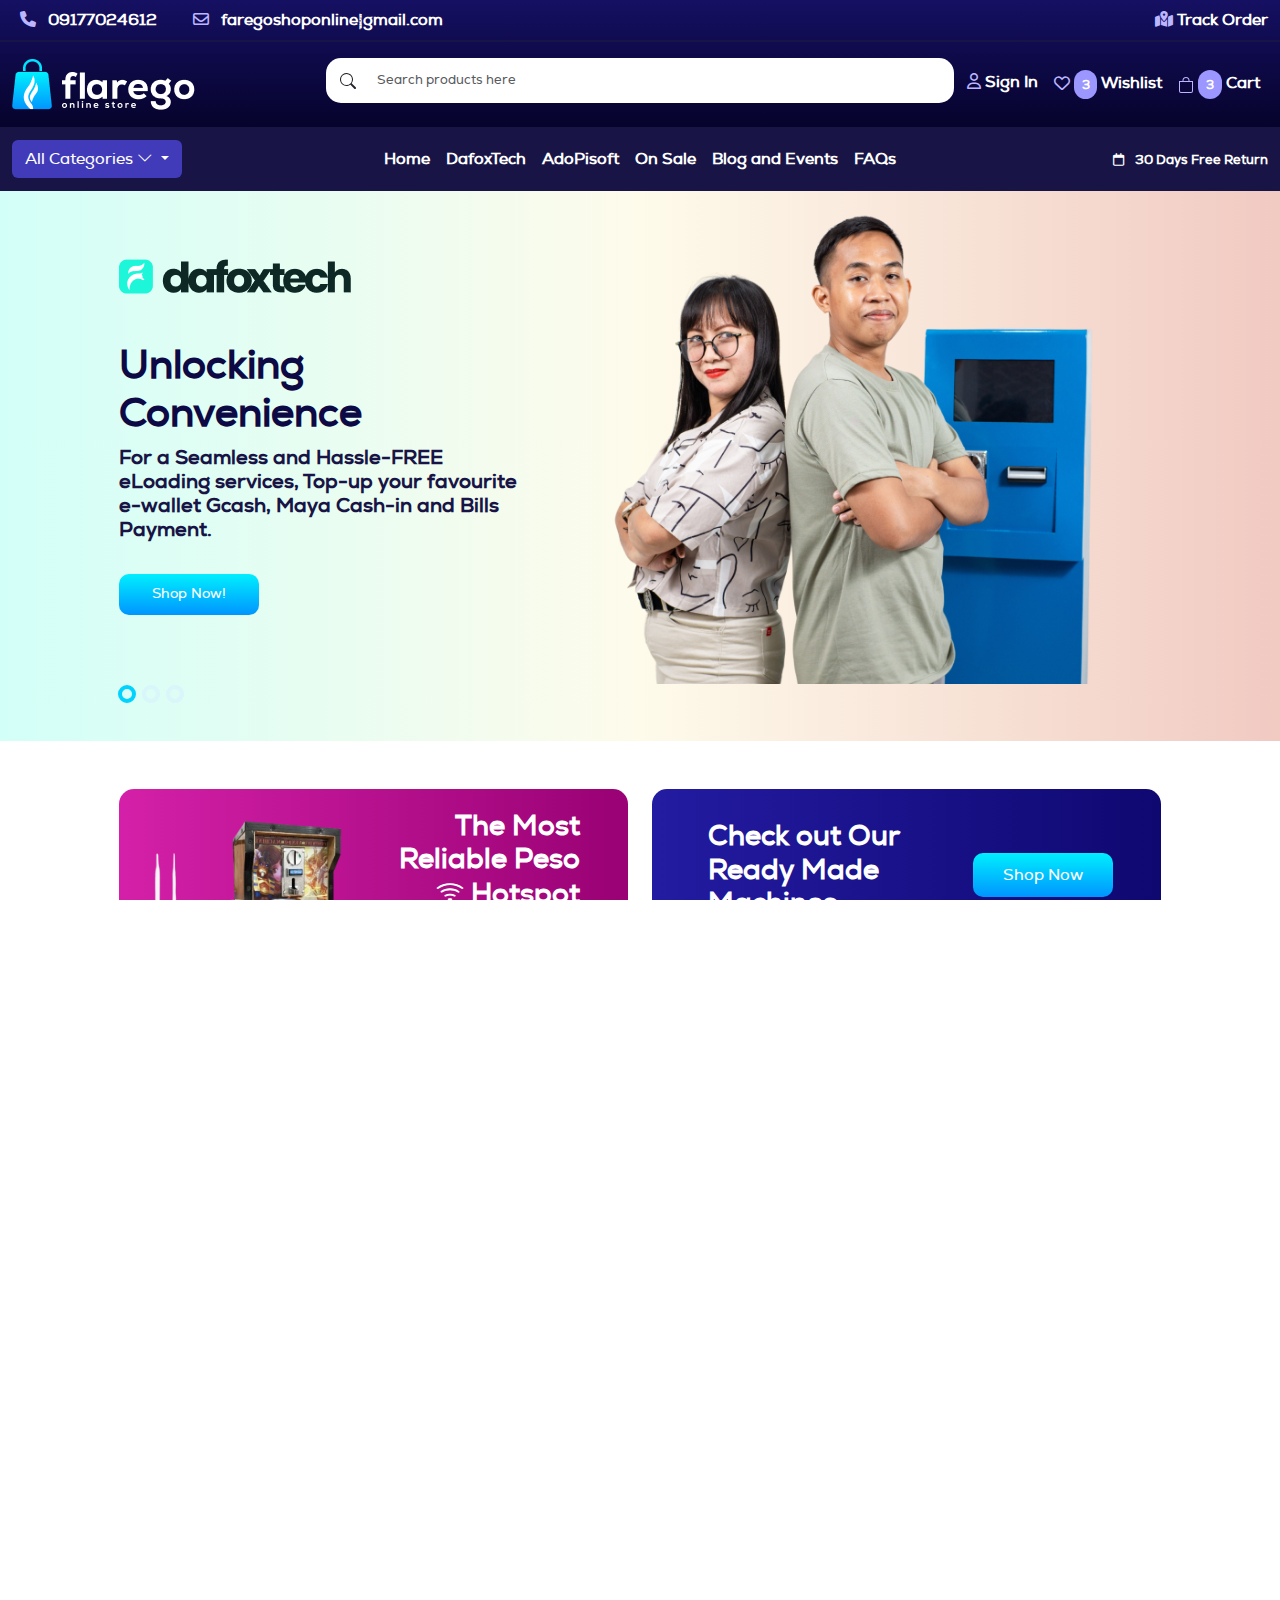
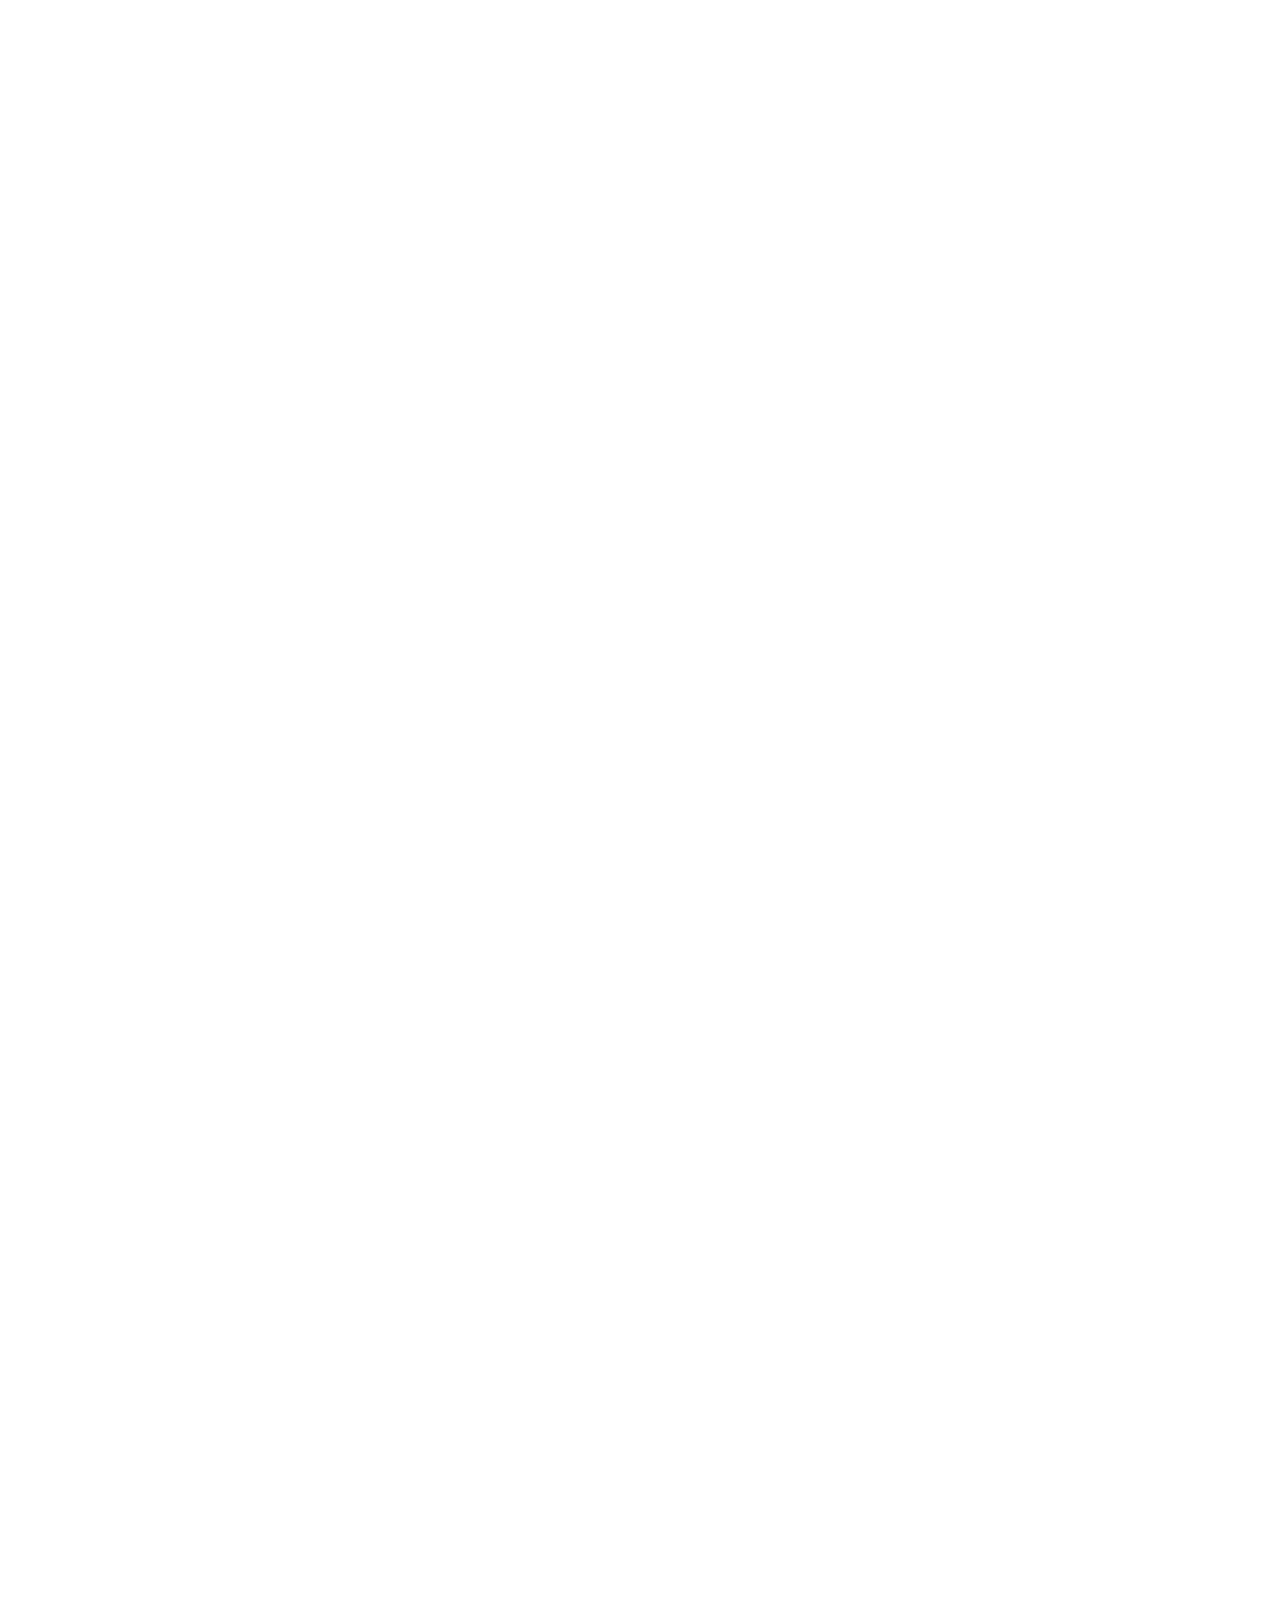
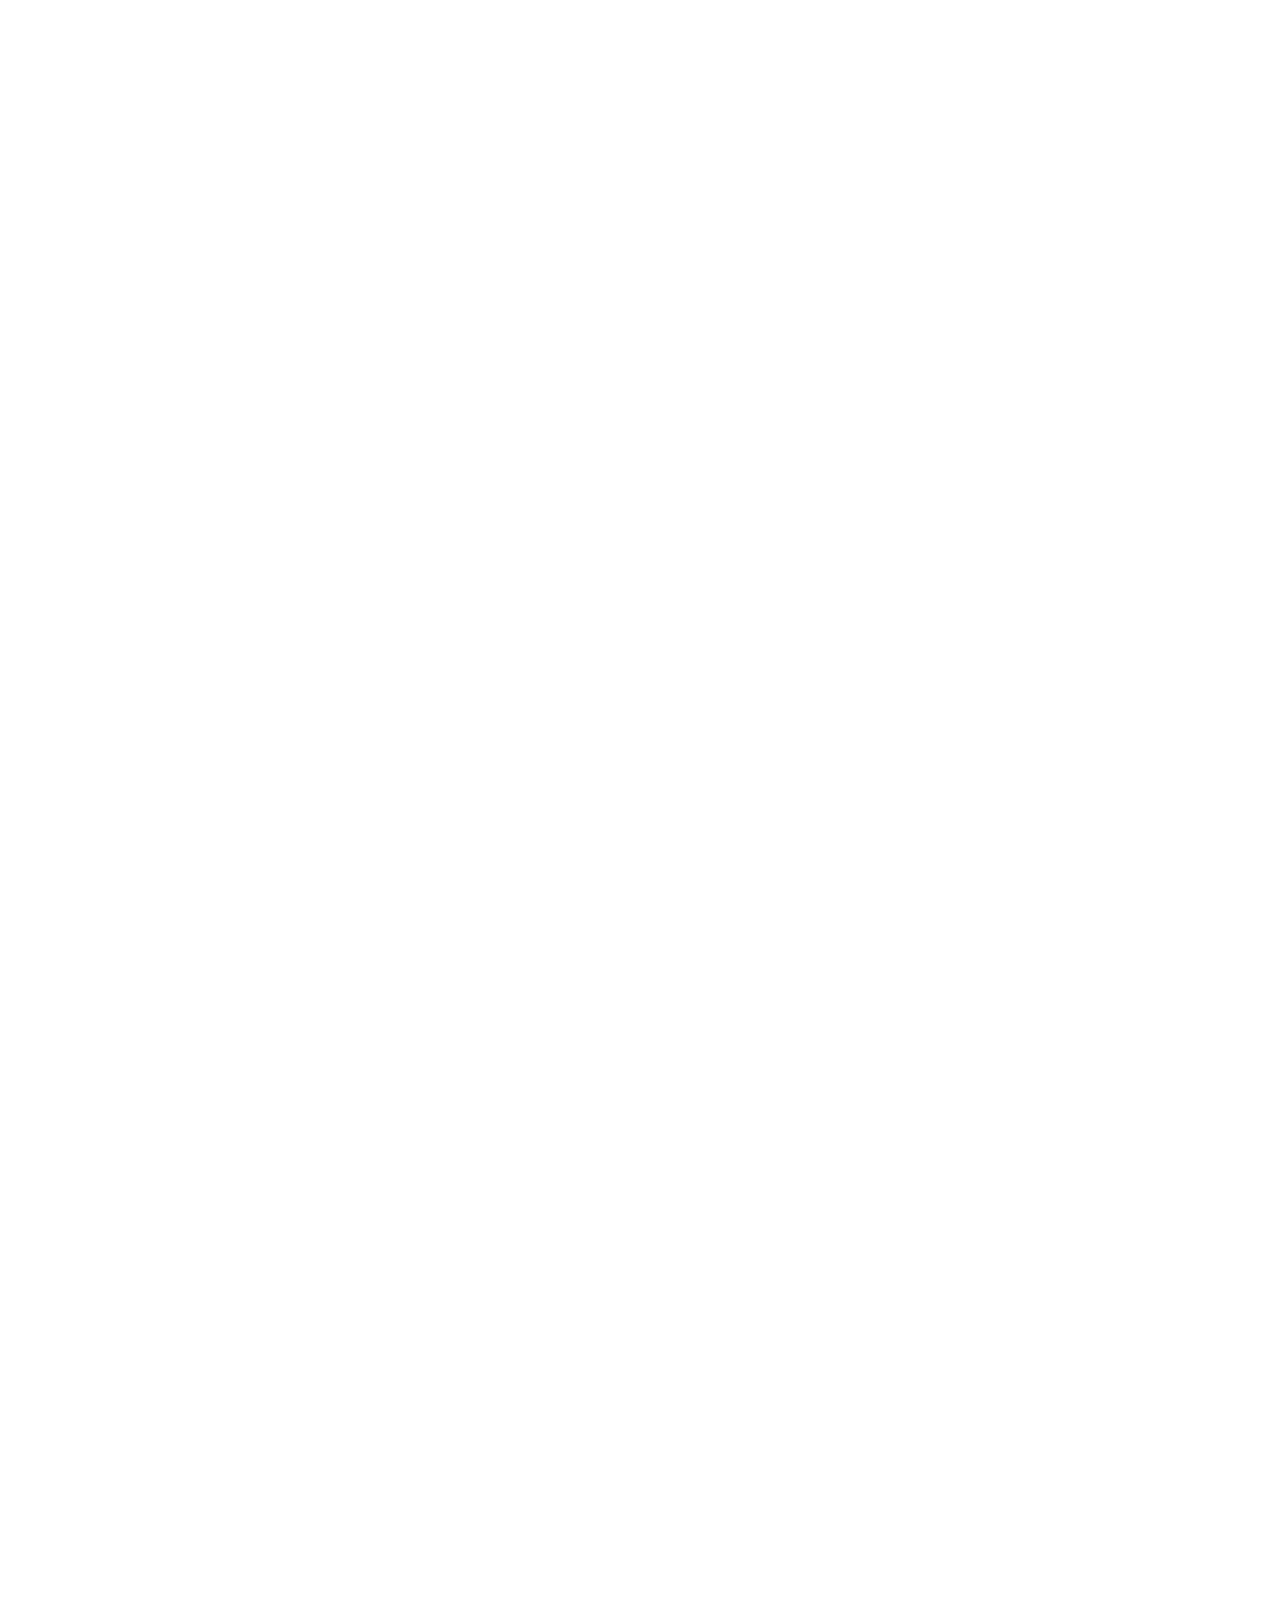
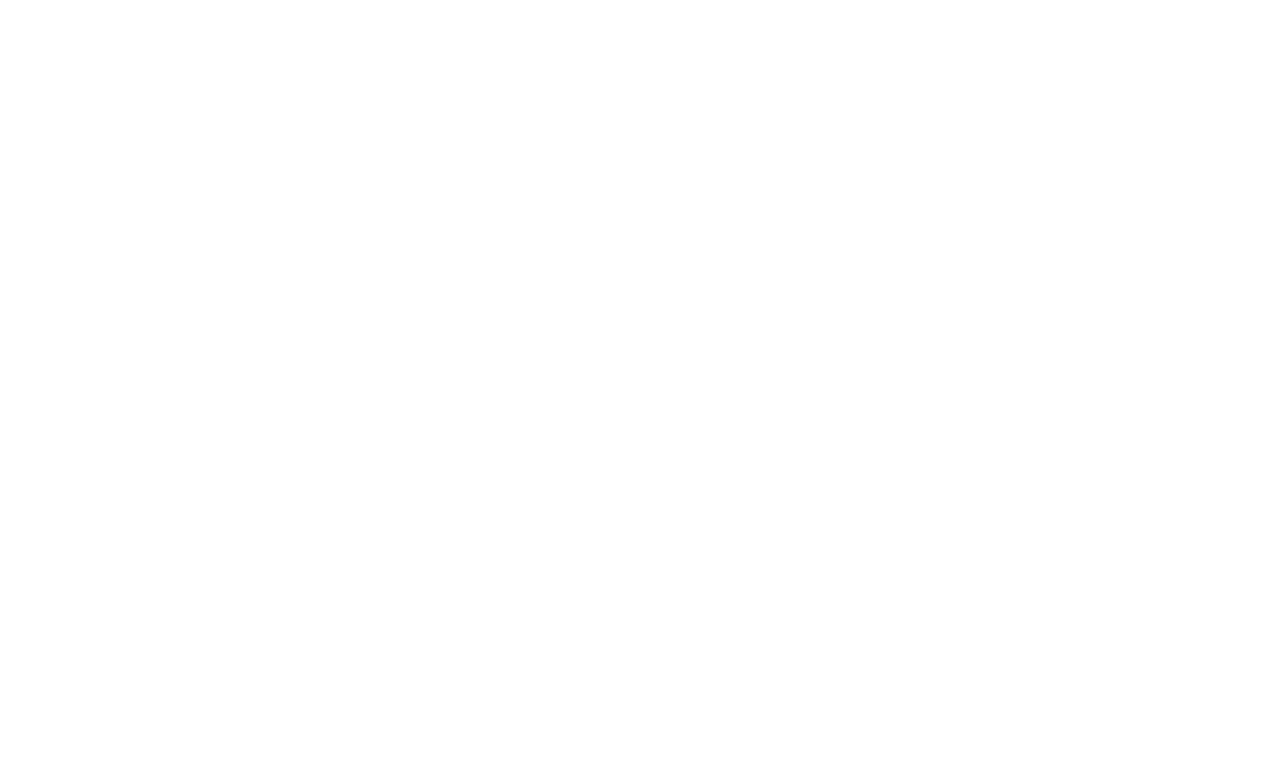
==== commit ee2f898c: "Merge pull request #1 from Flarego-store/partial-dev" ====
--- a/index.html
+++ b/index.html
@@ -2236,61 +2236,65 @@
   </div>
 
   <!-- Footer -->
-  <footer class="footer text-white pt-6 footer-bg  mt-auto ">
-    <div class="container custom-container">
-      <div class="row py-5">
-        <div class="col-md-3 col-sm-6 mb-3">
-          <a href="#"><img src="img/flarego-shop-logo.png" alt=""></a>
-          <div class="mt-4 pe-lg-5">It started with a crazy idea, and is
+  <footer class="footer text-white pt-6 footer-bg mt-auto ">
+    <div class="container">
+      <div class="row pt-5">
+        <div class="col-md-3 col-sm-6 mb-3 ">
+          <a href="./index.html" class="d-flex align-items-center justify-content-md-start justify-content-center"><img src="img/flarego-shop-logo.png" alt=""></a>
+          <div class="mt-4 pe-lg-5 text-md-start text-center pt-3 pb-5 pb-md-3">It started with a crazy idea, and is
             now being used by thousands of people nationwide and in other countries.</div>
         </div>
         <div class="col-md-6 col-sm-6 mb-3">
-          <h5 class="text-white  pb-4">Quicklinks</h5>
+          <h5 class="text-white">Quicklinks</h5>
           <div classs="d-flex flex-wrap align-items-center justify-content-center">
             <div class="row">
-              <div class="col">
-                <ul class="list-unstyled ">
-                  <li class=" pb-2"><a href="#" class="text-white fs-7">Home</a></li>
-                  <li class=" pb-2"><a href="./dafox-product-listing-page.html" class="text-white fs-7">DafoxTech</a></li>
-                  <li class=" pb-2"><a href="./adopisoft-product-listing.html" class="text-white fs-7">AdoPisoft</a></li>
-                </ul>
-              </div>
-              <div class="col">
-                <ul class="list-unstyled">
-                  <li class=" pb-2"><a href="#" class="text-white fs-7">On Sale</a></li>
-                  <li class=" pb-2"><a href="#" class="text-white fs-7">Blog and Events</a></li>
-                  <li class=" pb-2"><a href="#" class="text-white fs-7">FAQs</a></li>
-                </ul>
-              </div>
-              <div class="col">
-                <ul class="list-unstyled ">
-                  <li class=" pb-2"><a href="#" class="text-white fs-7">On Sale</a></li>
-                  <li class=" pb-2"><a href="#" class="text-white fs-7">Blog and Events</a></li>
-                  <li class=" pb-2"><a href="#" class="text-white fs-7">FAQs</a></li>
-                </ul>
+              <div class="col-sm">
+                <div class="list-unstyled col-4">
+                  <li><a href="./index.html" class="text-white mb-3">Home</a></li>
+                  <li><a href="./dafox-product-listing-page.html" class="text-white">DafoxTech</a></li>
+                  <li><a href="./adopisoft-product-listing.html" class="text-white">AdoPisoft</a></li>
+                </div>
+              </div>
+              <div class="col-sm">
+                <div class="list-unstyled col-4">
+                  <li><a href="#" class="text-white">On Sale</a></li>
+                  <li><a href="#" class="text-white">Blog and Events</a></li>
+                  <li><a href="#" class="text-white">FAQs</a></li>
+                </div>
+              </div>
+              <div class="col-sm">
+                <div class="list-unstyled col-4">
+                  <li><a href="#" class="text-white">On Sale</a></li>
+                  <li><a href="#" class="text-white">Blog and Events</a></li>
+                  <li><a href="#" class="text-white">FAQs</a></li>
+                </div>
               </div>
             </div>
           </div>
         </div>
-        <div class="col-md-3 col-sm-6 mb-3">
-          <h5 class="text-white  pb-4">Newsletter</h5>
+        <div class="col-md-3 col-sm-6 mb-3 pt-4">
+          <h5 class="text-white">Newsletter</h5>
           <form>
             <div class="form-group mb-3">
               <label for="newsletterEmail" class="sr-only">Email address</label>
-              <input type="email" class="form-control bradius" id="newsletterEmail" placeholder="Enter email" required>
+              <input type="email" class="form-control bradius" id="newsletterEmail" placeholder="Enter email"
+                required>
             </div>
             <button type="submit" class="btn btn-primary btn-cta bradius">Subscribe</button>
           </form>
         </div>
       </div>
     </div>
-    <div class="divider mt-5 py-2">
-      <div class="container">
-        <div class="row pt-2">
-          <div class="col-6 justify-content-start"><a href="" class="text-white fs-8"><b> <i
-                  class="bi bi-c-circle-fill"></i> 2024, Flarego</b> Online Store. Powered by Shopify</a></div>
-          <div class="col-6 text-end fs-8">We accept payments via <img src="img/payment-gateway.png" class="ms-2"
-              alt=""></div>
+    <div class="divider mt-5" id="end-footer">
+      <div class="container py-4 py-md-3">
+        <div class="row align-items-center">
+          <div class="col-sm col-md-6 order-2 order-sm-1 text-center text-sm-start py-3 py-md-0"><a href="" class="text-white"><b> &copy; 2024, Flarego</b> Online
+              Store. Powered by Shopify</a></div>
+          <div class="col-sm col-md-6 order-1 order-sm-2">
+            <div class="d-flex flex-column flex-md-row justify-content-end align-items-center">
+              We accept payments via <img class="py-3 py-md-0 h-auto w-auto align-self-center ps-md-4" src="img/payment-gateway.png" alt="">
+            </div>
+          </div>
         </div>
 
       </div>
--- a/css/style.css
+++ b/css/style.css
@@ -33,6 +33,16 @@
     font-weight: 900;
     color: #0D0945;
 }
+li{
+    padding-bottom: 0.25rem;
+    padding-top: 0.25rem;
+    text-wrap: nowrap;
+}
+footer #end-footer{
+    font-family: 'nexaextra_light';
+    font-size: 11px;
+    font-style: normal;
+}
 
 .fs-7{
     font-size: 0.8rem !important;
@@ -57,7 +67,7 @@
 }
 
 .white-text{
-    color-:#fff !important;
+    color:#fff !important;
 }
 
 .custom-container{
@@ -107,7 +117,6 @@
     position: relative;
     background: url('../img/footer-background.png') no-repeat left center/30%;
     color: #fff;
-    padding: 20px 0;
 }
 .bg-footer, .cta-wrapper{
     background-image: linear-gradient(180deg, #151062, #06032C);
@@ -119,7 +128,7 @@
     flex: 1;
 }
 .footer {
-    padding: 1rem 0;
+    padding: 0 1rem ;
 }
 a{
     text-decoration: none;
@@ -1312,6 +1321,7 @@
     color: #6C7275;
     font-size: 16px;
     font-weight: bold;
+
 }
 .address-title p{
     color: #000;
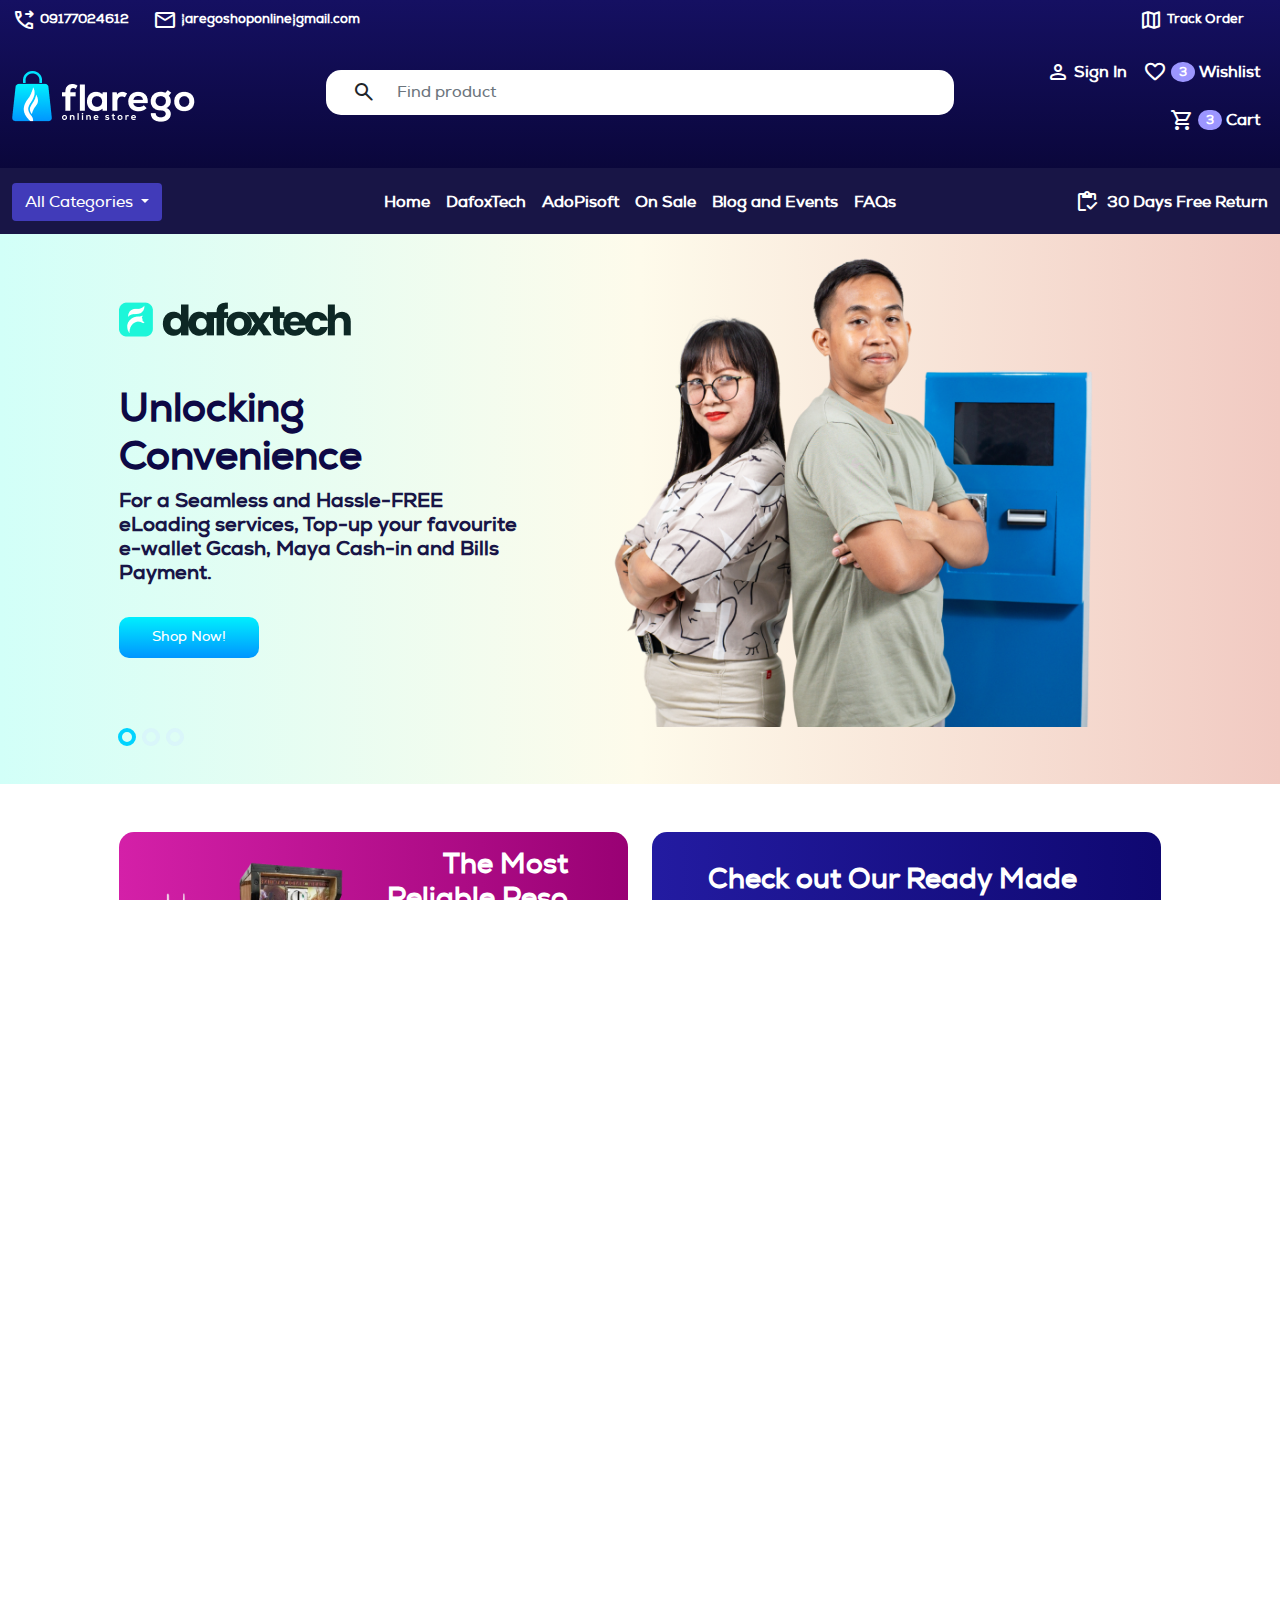
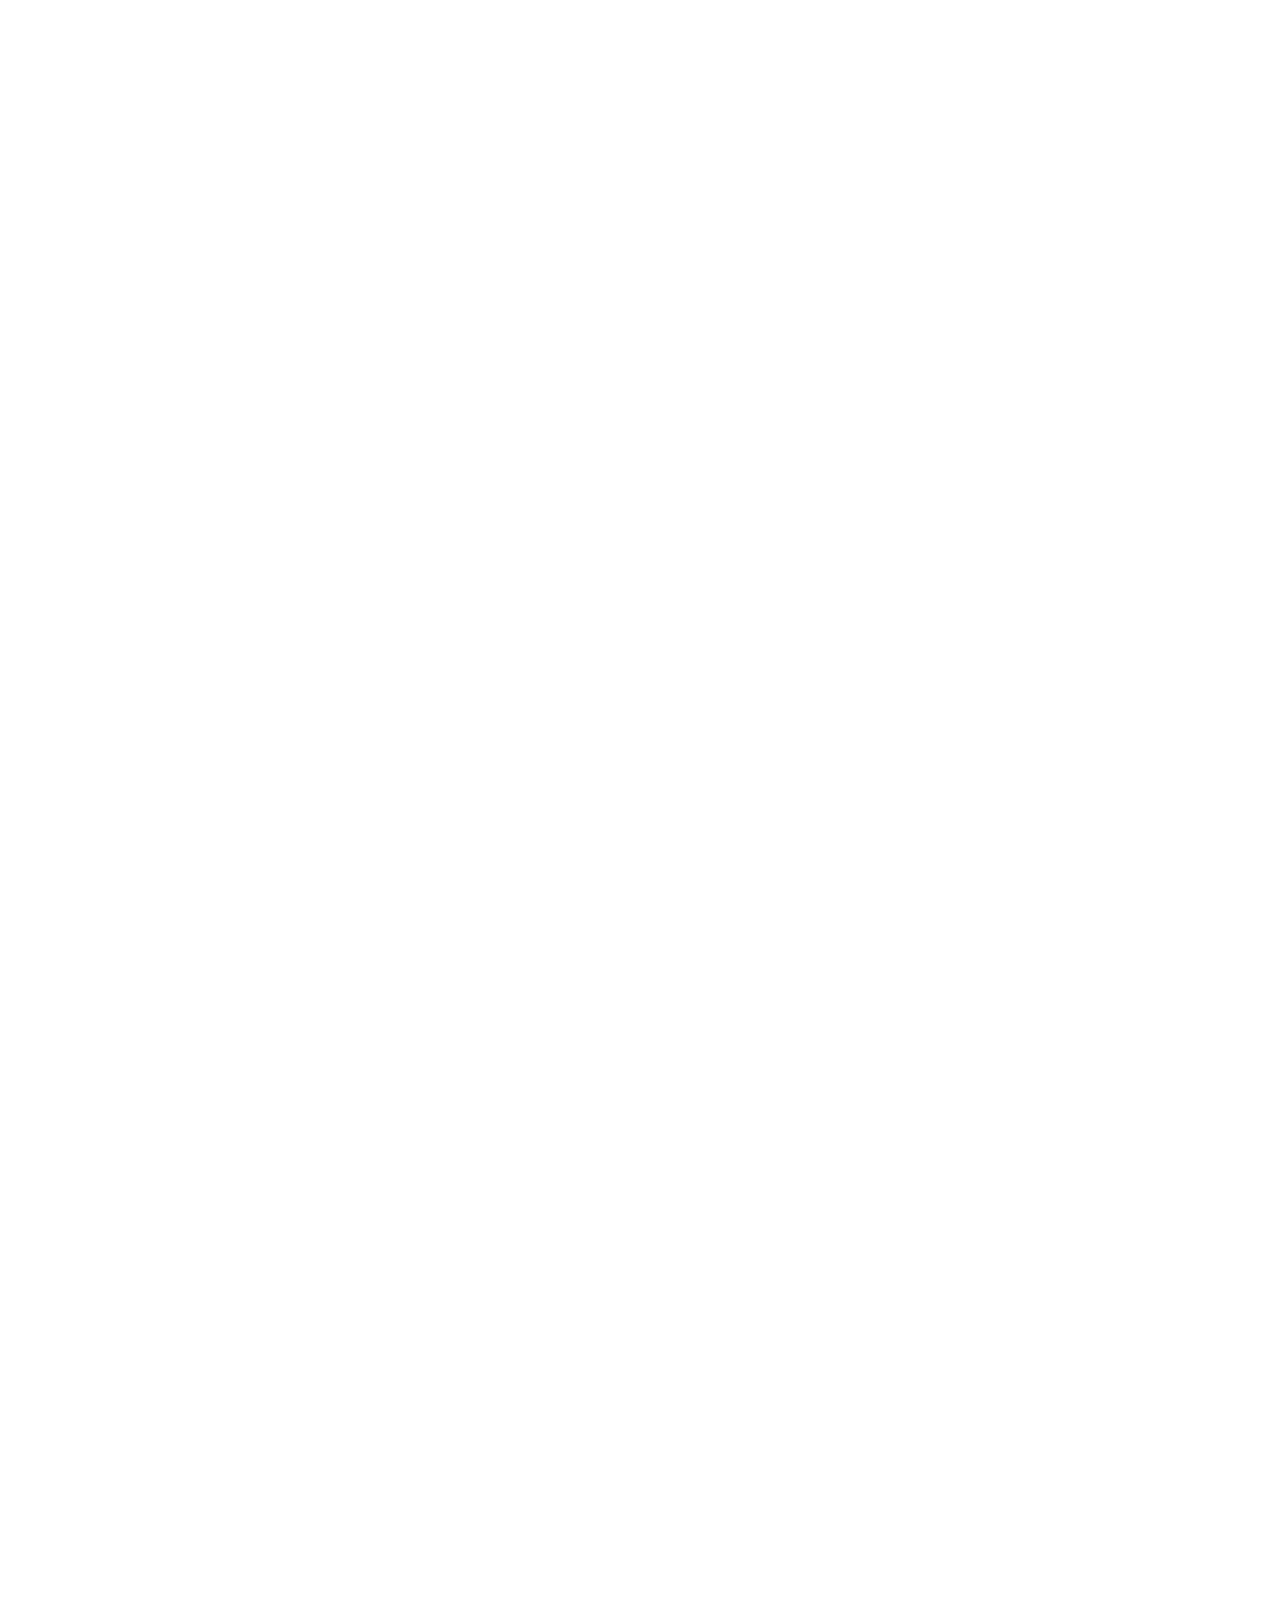
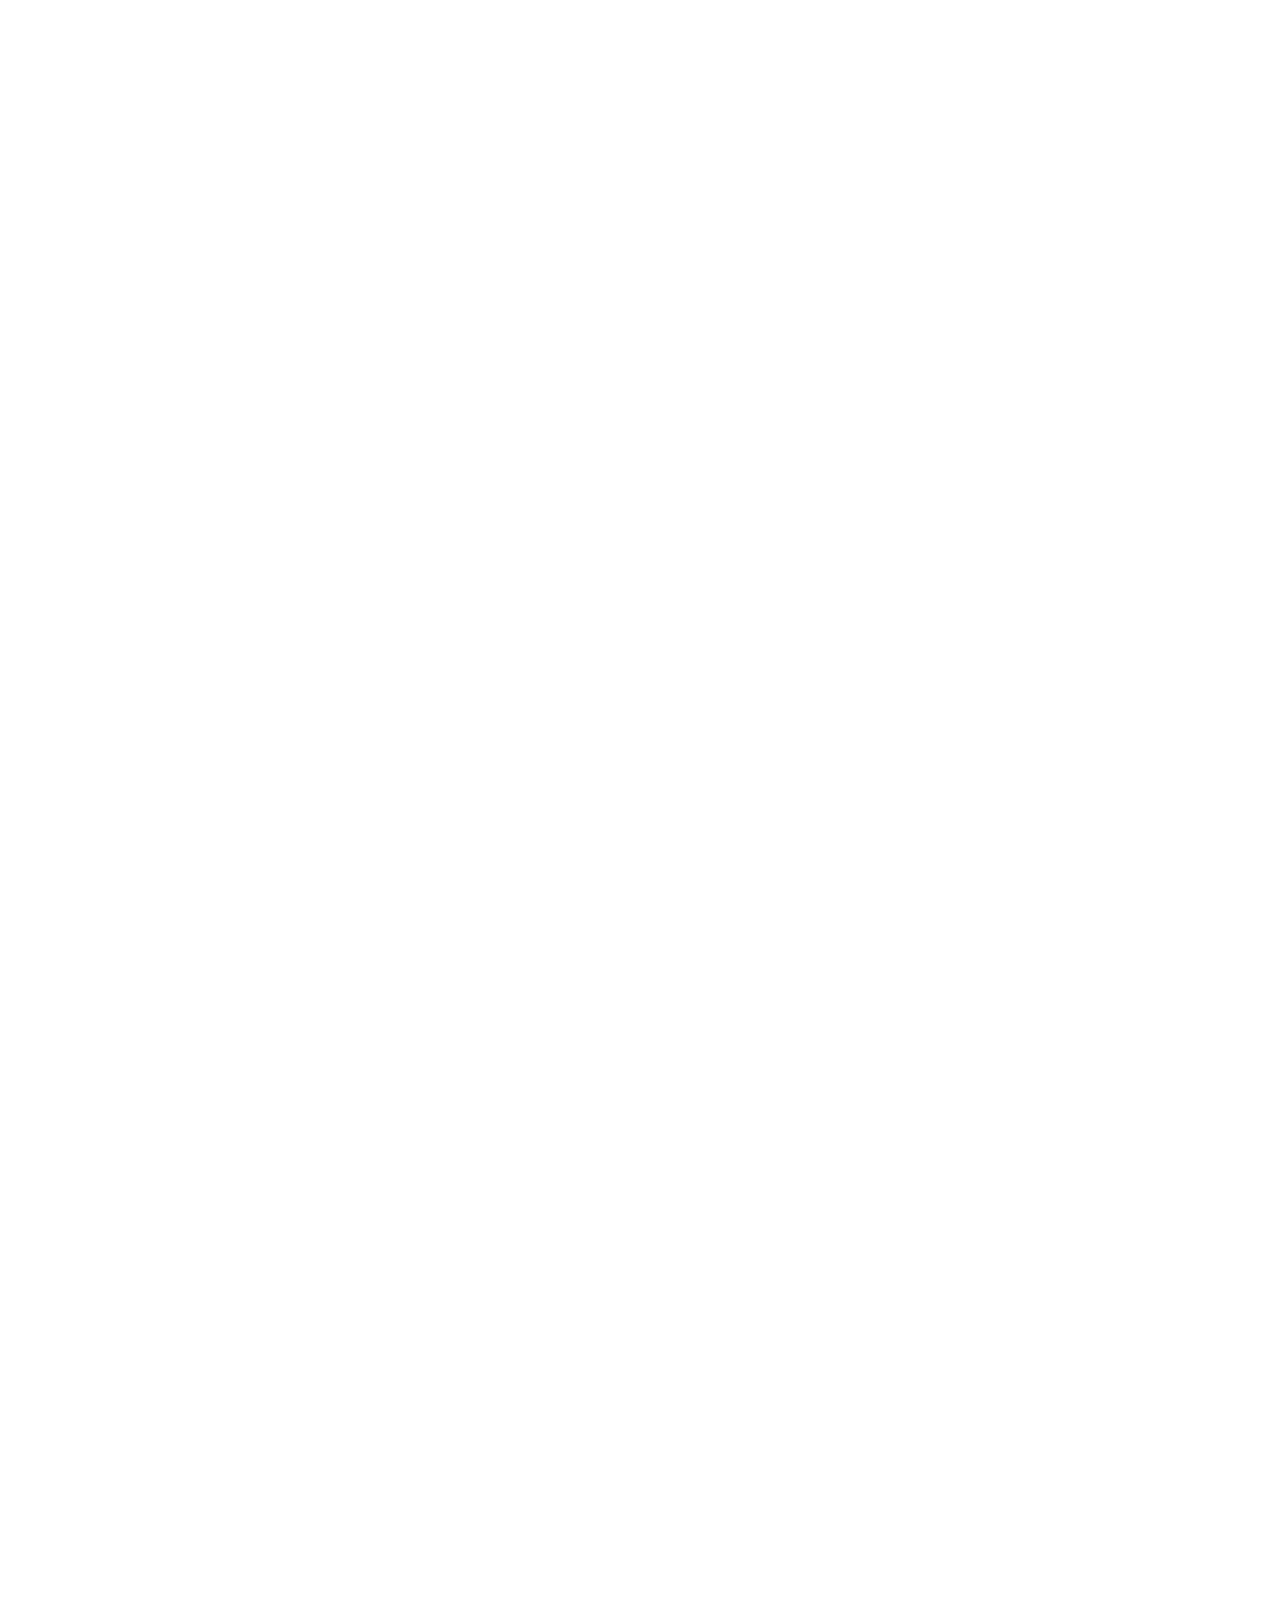
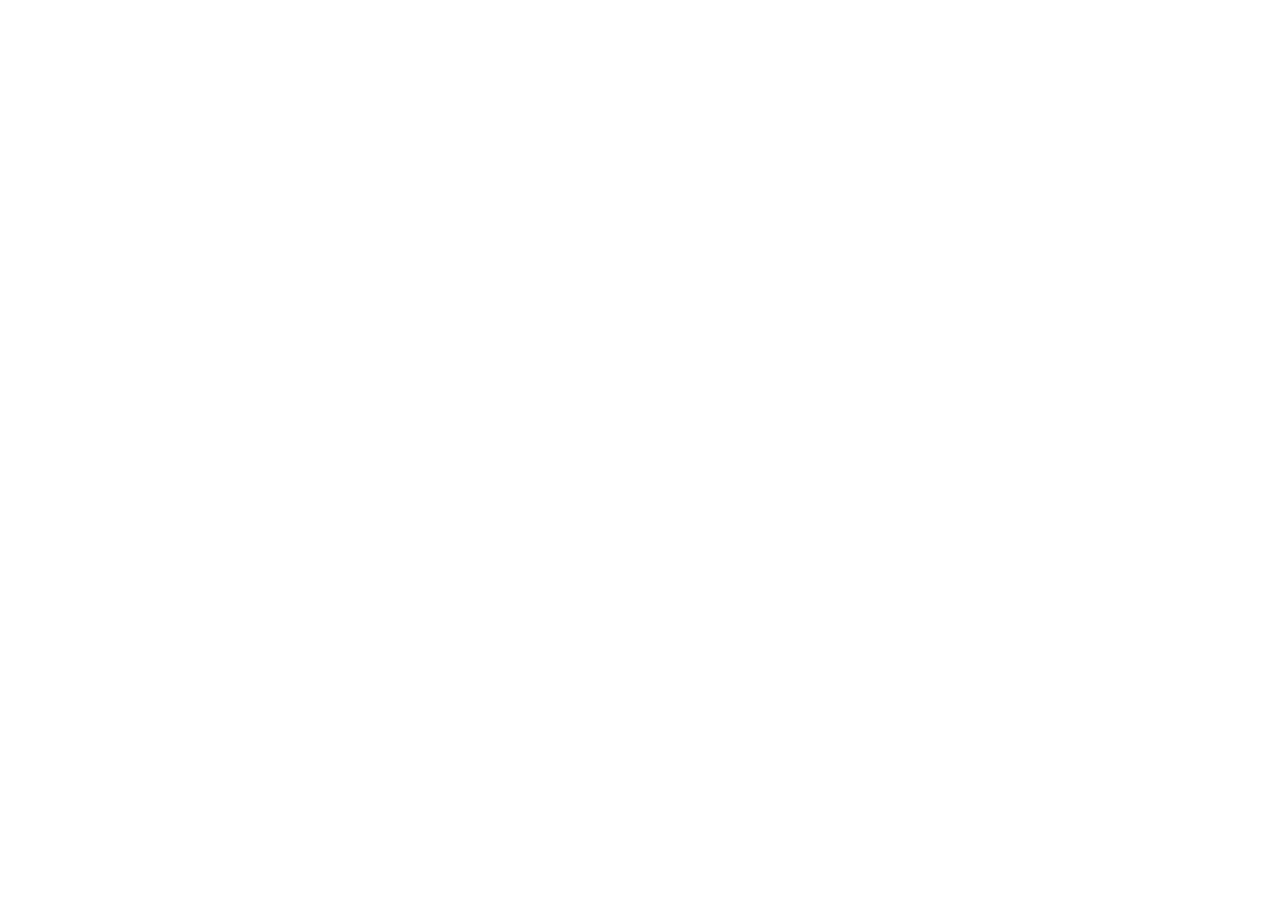
==== commit 50d8ccea: "fixed wrong icons" ====
--- a/index.html
+++ b/index.html
@@ -7,15 +7,33 @@
   <meta name="viewport" content="width=device-width, initial-scale=1">
 
   <!-- Bootstrap CSS -->
-  <link href="https://cdn.jsdelivr.net/npm/bootstrap@5.3.3/dist/css/bootstrap.min.css" rel="stylesheet"
-    integrity="sha384-QWTKZyjpPEjISv5WaRU9OFeRpok6YctnYmDr5pNlyT2bRjXh0JMhjY6hW+ALEwIH" crossorigin="anonymous">
+  
+  <link href="css/bootstrap.min.css" rel="stylesheet">
   <link rel="stylesheet" href="css/style.css">
   <!-- FontAwesome CSS -->
-  <link rel="stylesheet" href="https://cdn.jsdelivr.net/npm/bootstrap-icons@1.11.3/font/bootstrap-icons.min.css">
-  <link href="https://cdnjs.cloudflare.com/ajax/libs/font-awesome/6.0.0-beta3/css/all.min.css" rel="stylesheet">
+  <link rel="stylesheet" href="https://fonts.googleapis.com/css2?family=Material+Symbols+Rounded:opsz,wght,FILL,GRAD@20..48,100..700,0..1,-50..200" />
 
   <title>Flarego Online Shop | Build Your Own Business</title>
 </head>
+
+<style>
+  .material-symbols-rounded {
+    font-variation-settings:
+    'FILL' 0,
+    'wght' 400,
+    'GRAD' 0,
+    'opsz' 24
+  }
+  
+  .material-symbols-rounded.fill {
+    font-variation-settings:
+    'FILL' 1,
+    'wght' 400,
+    'GRAD' 0,
+    'opsz' 24
+  }
+
+</style>
 
 <body>
   <!-- Header -->
@@ -26,18 +44,27 @@
         <div class="top-header py-2">
           <div class="container">
             <div class="d-flex flex-wrap align-items-center justify-content-center justify-content-lg-start">
-              <div class="col-lg-6 col-6 text-start">
-                <a href="#" class="text-white me-4"><i class="fa-solid fa-phone me-2"></i> 09177024612</a>
-                <a href="#" class="text-white "><i class="fa-regular fa-envelope me-2"></i>
-                  faregoshoponline@gmail.com</a>
-              </div>
-              <div class="col-lg-6 col-6 text-end "><i class="fa-solid fa-map-location-dot"></i> Track Order</div>
+              <div class="col-lg-6 col-6 d-flex flex-row">
+                <a href="#" class="text-white me-4 fs-7 d-flex align-items-center"><span class="material-symbols-rounded me-1">
+                  phone_forwarded
+                  </span>09177024612</a>
+                <a href="#" class="text-white fs-7 d-flex align-items-center"><span class="material-symbols-rounded me-1">
+                  mail
+                  </span>
+                  flaregoshoponline@gmail.com</a>
+              </div>
+              <div class="col-lg-6 col-6 fs-7">
+                <a href="#" class="text-white me-4 fs-7 d-flex align-items-center justify-content-end">
+                <span class="material-symbols-rounded me-1">
+                map
+                </span> Track Order
+              </a>
             </div>
           </div>
         </div>
         <!-- Search -->
         <div class="container custom-container py-3">
-          <div class="d-flex flex-wrap align-items-center justify-content-center justify-content-lg-start">
+          <div class="d-flex flex-wrap align-items-center justify-content-center justify-content-lg-between">
             <!-- Logo -->
             <div class="col-lg-3 justify-content-start">
               <a href="./index.html"><img src="img/flarego-shop-logo.png" alt=""></a>
@@ -47,47 +74,44 @@
               <form>
                 <div class="form-row align-items-center">
                   <div class="col-auto">
-                    <label class="sr-only fs-6" for="inlineFormInputGroup">Search products here</label>
                     <div class="input-group mb-2 searchform-wrapper">
                       <div class="input-group-prepend">
                         <div class="input-group-text searchico">
-                          <i class="ps-1">
-                            <svg xmlns="http://www.w3.org/2000/svg" width="16" height="16" fill="currentColor"
-                              class="bi bi-search" viewBox="0 0 16 16">
-                              <path
-                                d="M11.742 10.344a6.5 6.5 0 1 0-1.397 1.398h-.001q.044.06.098.115l3.85 3.85a1 1 0 0 0 1.415-1.414l-3.85-3.85a1 1 0 0 0-.115-.1zM12 6.5a5.5 5.5 0 1 1-11 0 5.5 5.5 0 0 1 11 0" />
-                            </svg>
-                          </i>
-                        </div>
-                      </div>
-                      <input type="text" class="form-control fs-7" id="inlineFormInputGroup"
-                        placeholder="Search products here">
+                          <span class="material-symbols-rounded text-dark ps-3 ">
+                            search
+                            </span>
+                        </div>
+                      </div>
+                      <input type="text" class="form-control" id="inlineFormInputGroup" placeholder="Find product">
                     </div>
                   </div>
                 </div>
               </form>
             </div>
-
             <!-- Cart Menu -->
             <ul class="nav justify-content-end col-lg-3  text-end">
-              <li><a href="./account.html" class="nav-link px-2 text-white"><i class="fa-regular fa-user"></i> Sign In</a></li>
+              <li><a href="./account.html" class="nav-link px-2 text-white align-items-center d-flex">
+                <span class="material-symbols-rounded me-1">
+                person
+                </span>
+                Sign In
+              </a></li>
               <li>
-                <a href="#" class="nav-link px-2 text-white">
-                  <i class="fa-regular fa-heart"></i>
+                <a href="#wishlist" class="nav-link px-2 text-white align-items-center d-flex">
+                  <span class="material-symbols-rounded me-1">
+                    favorite
+                    </span>
                   <!-- Badge -->
-                  <span class="badge rounded-pill bg-purple">3</span> Wishlist
+                  <span class="badge rounded-circle bg-purple me-1">3</span> Wishlist
                 </a>
               </li>
               <li>
-                <a href="./cart.html" class="nav-link px-2 text-white">
-                  <i><svg xmlns="http://www.w3.org/2000/svg" width="16" height="16" fill="currentColor"
-                      class="bi bi-bag" viewBox="0 0 16 16">
-                      <path
-                        d="M8 1a2.5 2.5 0 0 1 2.5 2.5V4h-5v-.5A2.5 2.5 0 0 1 8 1m3.5 3v-.5a3.5 3.5 0 1 0-7 0V4H1v10a2 2 0 0 0 2 2h10a2 2 0 0 0 2-2V4zM2 5h12v9a1 1 0 0 1-1 1H3a1 1 0 0 1-1-1z" />
-                    </svg></i>
+                <a href="./cart.html" class="nav-link px-2 text-white align-items-center d-flex">
+                  <span class="material-symbols-rounded me-1">
+                    shopping_cart
+                    </span>
                   <!-- Badge -->
-                  
-                  <span class="badge rounded-pill bg-purple">3</span> Cart
+                  <span class="badge rounded-pill bg-purple me-1">3</span> Cart
                 </a>
             </ul>
           </div>
@@ -95,13 +119,13 @@
       </div>
       <!-- Main Menu -->
       <div class="lower-bg py-2">
-        <div class="container custom-container">
+        <div class="container">
           <div class="d-flex flex-wrap align-items-center justify-content-center justify-content-lg-start">
             <div class="col-lg-3">
               <div class="dropdown show">
                 <a class="btn dropdown-toggle btn-cat" href="#" role="button" id="dropdownMenuLink"
                   data-toggle="dropdown" aria-haspopup="true" aria-expanded="false">
-                  All Categories <i class="bi bi-chevron-down"></i>
+                  All Categories
                 </a>
 
                 <div class="dropdown-menu" aria-labelledby="dropdownMenuLink">
@@ -122,8 +146,10 @@
             </ul>
 
 
-            <div class="col-12 col-lg-3 justify-content-end text-end">
-              <a href="" class="text-white fs-7"><i class="fa-regular fa-calendar me-2"></i> 30 Days Free Return</a>
+            <div class="col-12 col-lg-3 d-flex justify-content-end text-end">
+              <a href="" class="text-white d-flex align-items-center"><span class="material-symbols-rounded me-2">
+                inventory
+                </span> 30 Days Free Return</a>
             </div>
           </div>
         </div>
@@ -140,7 +166,7 @@
               <div class="col-lg-6 col-12 text-center info">
                 <a href="#" class="text-white me-4 fs-sm-2"><i class="fa-solid fa-phone me-2"></i> 09177024612</a>
                 <a href="#" class="text-white fs-sm-2"><i class="fa-regular fa-envelope me-2"></i>
-                  faregoshoponline@gmail.com</a>
+                  flaregoshoponline@gmail.com</a>
               </div>
               <div class="col-lg-6 col-6 text-end d-none d-lg-block"><i class="fa-solid fa-map-location-dot"></i> Track
                 Order</div>
@@ -152,7 +178,7 @@
           <div class="d-flex flex-wrap align-items-center justify-content-center justify-content-lg-start">
             <!-- Logo -->
             <div class="col-lg-4 col-4">
-              <a href="#"><img src="img/flarego-shop-logo.png" class="img-fluid "></a>
+              <a href=""><img src="img/flarego-shop-logo.png" class="img-fluid "></a>
             </div>
             <!-- Cart Menu -->
             <ul class="nav col-8 col-lg-4 justify-content-end">
@@ -165,7 +191,7 @@
                 </a>
               </li>
               <li>
-                <a href="./cart.html" class="nav-link px-2 text-white">
+                <a href="#" class="nav-link px-2 text-white">
                   <i class="fa-solid fa-bag-shopping"></i>
                   <!-- Badge -->
                   <span class="badge rounded-pill bg-purple ">3</span>
@@ -191,12 +217,12 @@
                   <form>
                     <div class="form-row align-items-center">
                       <div class="col-auto">
-                        <label class="sr-only" for="inlineFormInputGroup">Username</label>
+                        <label class="sr-only" for="inlineFormInputGroup">Find product</label>
                         <div class="input-group mb-2 searchform-wrapper">
                           <div class="input-group-prepend">
                             <div class="input-group-text searchico"><i class="fa-solid fa-magnifying-glass"></i></div>
                           </div>
-                          <input type="text" class="form-control" id="inlineFormInputGroup" placeholder="Username">
+                          <input type="text" class="form-control" id="inlineFormInputGroup" placeholder="Find product">
                         </div>
                       </div>
                     </div>
@@ -206,19 +232,19 @@
               <div class="collapse navbar-collapse" id="navbarNav">
                 <ul class="navbar-nav ms-auto">
                   <li class="nav-item">
-                    <a class="nav-link active" aria-current="page" href="#">Home</a>
+                    <a class="nav-link active" aria-current="page" href="./index.html">Home</a>
                   </li>
                   <li class="nav-item">
                     <a class="nav-link" href="./dafox-product-listing-page.html">DafoxTech</a>
                   </li>
                   <li class="nav-item">
-                    <a class="nav-link " href="./adopisoft-product-listing.html">AdoPisoft</a>
+                    <a class="nav-link" href="./adopisoft-product-listing.html">AdoPisoft</a>
                   </li>
                   <li class="nav-item">
                     <a class="nav-link" href="#">On Sale</a>
                   </li>
                   <li class="nav-item">
-                    <a class="nav-link" href="#">Blog & Events</a>
+                    <a class="nav-link" href="#">Blog and Events/a>
                   </li>
                   <li class="nav-item">
                     <a class="nav-link" href="#">FAQs</a>
@@ -242,7 +268,7 @@
       <button type="button" data-bs-target="#home_slider" data-bs-slide-to="1" aria-label="Slide 2"></button>
       <button type="button" data-bs-target="#home_slider" data-bs-slide-to="2" aria-label="Slide 3"></button>
     </div>
-    <div class="carousel-inner">
+    <div class="carousel-inner carousel-wrapper">
 
       <!-- Slide 1-->
       <div class="carousel-item active home-slider"
@@ -281,7 +307,9 @@
                 <div class="pb-5">
                   <img src="img/ado-logo.png" alt="AdoPisoft">
                 </div>
-                <h1 class="fs-1 white-text" style="color:#fff;"><b>Enjoy Up to 20<i class="bi bi-percent"></i>Off on
+                <h1 class="fs-1 white-text" style="color:#fff;"><b>Enjoy Up to 20<span class="material-symbols-rounded text-white fs-1">
+                  percent
+                  </span>Off on
                     Your First Purchase!</b></h1>
                 <h5 class="fs-5 white-text" style="color:#fff;">For a Seamless & Hassle-FREE eLoading services, Gcash,
                   Maya Cash-in and Bills Payment.</h5>
@@ -388,22 +416,37 @@
                         <p class="card-text prod-desc f12 prod-desc">All accessories included</p>
                         <p><b class="price f18">PHP999.00</b> <span class="discounted-price">PHP1299</span></p>
                         <div class="d-flex justify-content-start">
-                          <i class="fas fa-star text-warning"></i>
-                          <i class="fas fa-star text-warning"></i>
-                          <i class="fas fa-star text-warning"></i>
-                          <i class="fas fa-star text-warning"></i>
-                          <i class="fas fa-star-half-alt text-warning"></i>
+                          <span class="material-symbols-rounded fill">
+grade
+</span>
+                          <span class="material-symbols-rounded fill">
+grade
+</span>
+                          <span class="material-symbols-rounded fill">
+grade
+</span>
+                          <span class="material-symbols-rounded fill">
+grade
+</span>
+<span class="material-symbols-rounded fill">
+  grade
+  </span>
                         </div>
                       </div>
                       <div class="position-absolute top-0 end-0 p-2">
                         <div class="ico-wrapper">
                           <a href="#" class="text-dark">
-                            <i class="bi bi-heart"></i>
+                            <span class="material-symbols-rounded">
+favorite
+</span>
+                            
                           </a>
                         </div>
                         <div class="ico-wrapper">
                           <a href="#" class="text-dark">
-                            <i class="bi bi-eye"></i>
+                            <span class="material-symbols-rounded">
+visibility
+</span>
                           </a>
                         </div>
                       </div>
@@ -423,17 +466,30 @@
                         <p class="card-text prod-desc f12 prod-desc">All accessories included</p>
                         <p><b class="price f18">PHP999.00</b> <span class="discounted-price">PHP1299</span></p>
                         <div class="d-flex justify-content-start">
-                          <i class="fas fa-star text-warning"></i>
-                          <i class="fas fa-star text-warning"></i>
-                          <i class="fas fa-star text-warning"></i>
-                          <i class="fas fa-star text-warning"></i>
-                          <i class="fas fa-star-half-alt text-warning"></i>
-                        </div>
-                      </div>
-                      <div class="position-absolute top-0 end-0 p-2">
-                        <div class="ico-wrapper"><a href="#" class="text-dark"><span class="fas fa-eye"></span></a>
-                        </div>
-                        <div class="ico-wrapper"><a href="#" class="text-dark"><span class="fas fa-heart"></span></a>
+                          <span class="material-symbols-rounded fill">
+grade
+</span>
+                          <span class="material-symbols-rounded fill">
+grade
+</span>
+                          <span class="material-symbols-rounded fill">
+grade
+</span>
+                          <span class="material-symbols-rounded fill">
+grade
+</span>
+                          <span class="material-symbols-rounded">
+star_half</span>
+                        </div>
+                      </div>
+                      <div class="position-absolute top-0 end-0 p-2">
+                        <div class="ico-wrapper"><a href="#" class="text-dark"><span class="material-symbols-rounded">
+              visibility
+              </span></a>
+                        </div>
+                        <div class="ico-wrapper"><a href="#" class="text-dark"><span class="material-symbols-rounded">
+              favorite
+              </span></span></a>
                         </div>
                       </div>
                       <div class="badge-store">
@@ -454,16 +510,29 @@
                         <p class="card-text prod-desc f12 prod-desc">All accessories included</p>
                         <p><b class="price f18">PHP999.00</b> <span class="discounted-price">PHP1299</span></p>
                         <div class="d-flex justify-content-start">
-                          <i class="fas fa-star text-warning"></i>
-                          <i class="fas fa-star text-warning"></i>
-                          <i class="fas fa-star text-warning"></i>
-                          <i class="fas fa-star text-warning"></i>
-                          <i class="fas fa-star-half-alt text-warning"></i>
-                        </div>
-                      </div>
-                      <div class="position-absolute top-0 end-0 p-2">
-                        <div class="ico-wrapper"><a href="#" class="text-dark"><i class="fas fa-eye"></i></a></div>
-                        <div class="ico-wrapper"><a href="#" class="text-dark"><i class="fas fa-heart"></i></a></div>
+                          <span class="material-symbols-rounded fill">
+grade
+</span>
+                          <span class="material-symbols-rounded fill">
+grade
+</span>
+                          <span class="material-symbols-rounded fill">
+grade
+</span>
+                          <span class="material-symbols-rounded fill">
+grade
+</span>
+                          <span class="material-symbols-rounded">
+star_half</span>
+                        </div>
+                      </div>
+                      <div class="position-absolute top-0 end-0 p-2">
+                        <div class="ico-wrapper"><a href="#" class="text-dark"><span class="material-symbols-rounded">
+visibility
+</span></a></div>
+                        <div class="ico-wrapper"><a href="#" class="text-dark"><span class="material-symbols-rounded">
+favorite
+</span></a></div>
                       </div>
                       <div class="badge-store">
                         <img src="img/dafox-ico.png" alt="" class="me-2">
@@ -483,16 +552,29 @@
                         <p class="card-text prod-desc f12 prod-desc">All accessories included</p>
                         <p><b class="price f18">PHP999.00</b> <span class="discounted-price">PHP1299</span></p>
                         <div class="d-flex justify-content-start">
-                          <i class="fas fa-star text-warning"></i>
-                          <i class="fas fa-star text-warning"></i>
-                          <i class="fas fa-star text-warning"></i>
-                          <i class="fas fa-star text-warning"></i>
-                          <i class="fas fa-star-half-alt text-warning"></i>
-                        </div>
-                      </div>
-                      <div class="position-absolute top-0 end-0 p-2">
-                        <div class="ico-wrapper"><a href="#" class="text-dark"><i class="fas fa-eye"></i></a></div>
-                        <div class="ico-wrapper"><a href="#" class="text-dark"><i class="fas fa-heart"></i></a></div>
+                          <span class="material-symbols-rounded fill">
+grade
+</span>
+                          <span class="material-symbols-rounded fill">
+grade
+</span>
+                          <span class="material-symbols-rounded fill">
+grade
+</span>
+                          <span class="material-symbols-rounded fill">
+grade
+</span>
+                          <span class="material-symbols-rounded">
+star_half</span>
+                        </div>
+                      </div>
+                      <div class="position-absolute top-0 end-0 p-2">
+                        <div class="ico-wrapper"><a href="#" class="text-dark"><span class="material-symbols-rounded">
+visibility
+</span></a></div>
+                        <div class="ico-wrapper"><a href="#" class="text-dark"><span class="material-symbols-rounded">
+favorite
+</span></a></div>
                       </div>
                       <div class="badge-store">
                         <img src="img/dafox-ico.png" alt="" class="me-2">
@@ -519,16 +601,29 @@
                         <p class="card-text prod-desc f12 prod-desc">All accessories included</p>
                         <p><b class="price f18">PHP999.00</b> <span class="discounted-price">PHP1299</span></p>
                         <div class="d-flex justify-content-start">
-                          <i class="fas fa-star text-warning"></i>
-                          <i class="fas fa-star text-warning"></i>
-                          <i class="fas fa-star text-warning"></i>
-                          <i class="fas fa-star text-warning"></i>
-                          <i class="fas fa-star-half-alt text-warning"></i>
-                        </div>
-                      </div>
-                      <div class="position-absolute top-0 end-0 p-2">
-                        <div class="ico-wrapper"><a href="#" class="text-dark"><i class="fas fa-eye"></i></a></div>
-                        <div class="ico-wrapper"><a href="#" class="text-dark"><i class="fas fa-heart"></i></a></div>
+                          <span class="material-symbols-rounded fill">
+grade
+</span>
+                          <span class="material-symbols-rounded fill">
+grade
+</span>
+                          <span class="material-symbols-rounded fill">
+grade
+</span>
+                          <span class="material-symbols-rounded fill">
+grade
+</span>
+                          <span class="material-symbols-rounded">
+star_half</span>
+                        </div>
+                      </div>
+                      <div class="position-absolute top-0 end-0 p-2">
+                        <div class="ico-wrapper"><a href="#" class="text-dark"><span class="material-symbols-rounded">
+visibility
+</span></a></div>
+                        <div class="ico-wrapper"><a href="#" class="text-dark"><span class="material-symbols-rounded">
+favorite
+</span></a></div>
                       </div>
                       <div class="badge-store">
                         <img src="img/dafox-ico.png" alt="" class="me-2">
@@ -548,16 +643,29 @@
                         <p class="card-text prod-desc f12 prod-desc">All accessories included</p>
                         <p><b class="price f18">PHP999.00</b> <span class="discounted-price">PHP1299</span></p>
                         <div class="d-flex justify-content-start">
-                          <i class="fas fa-star text-warning"></i>
-                          <i class="fas fa-star text-warning"></i>
-                          <i class="fas fa-star text-warning"></i>
-                          <i class="fas fa-star text-warning"></i>
-                          <i class="fas fa-star-half-alt text-warning"></i>
-                        </div>
-                      </div>
-                      <div class="position-absolute top-0 end-0 p-2">
-                        <div class="ico-wrapper"><a href="#" class="text-dark"><i class="fas fa-eye"></i></a></div>
-                        <div class="ico-wrapper"><a href="#" class="text-dark"><i class="fas fa-heart"></i></a></div>
+                          <span class="material-symbols-rounded fill">
+grade
+</span>
+                          <span class="material-symbols-rounded fill">
+grade
+</span>
+                          <span class="material-symbols-rounded fill">
+grade
+</span>
+                          <span class="material-symbols-rounded fill">
+grade
+</span>
+                          <span class="material-symbols-rounded">
+star_half</span>
+                        </div>
+                      </div>
+                      <div class="position-absolute top-0 end-0 p-2">
+                        <div class="ico-wrapper"><a href="#" class="text-dark"><span class="material-symbols-rounded">
+visibility
+</span></a></div>
+                        <div class="ico-wrapper"><a href="#" class="text-dark"><span class="material-symbols-rounded">
+favorite
+</span></a></div>
                       </div>
                       <div class="badge-store">
                         <img src="img/dafox-ico.png" alt="" class="me-2">
@@ -577,16 +685,29 @@
                         <p class="card-text prod-desc f12 prod-desc">All accessories included</p>
                         <p><b class="price f18">PHP999.00</b> <span class="discounted-price">PHP1299</span></p>
                         <div class="d-flex justify-content-start">
-                          <i class="fas fa-star text-warning"></i>
-                          <i class="fas fa-star text-warning"></i>
-                          <i class="fas fa-star text-warning"></i>
-                          <i class="fas fa-star text-warning"></i>
-                          <i class="fas fa-star-half-alt text-warning"></i>
-                        </div>
-                      </div>
-                      <div class="position-absolute top-0 end-0 p-2">
-                        <div class="ico-wrapper"><a href="#" class="text-dark"><i class="fas fa-eye"></i></a></div>
-                        <div class="ico-wrapper"><a href="#" class="text-dark"><i class="fas fa-heart"></i></a></div>
+                          <span class="material-symbols-rounded fill">
+grade
+</span>
+                          <span class="material-symbols-rounded fill">
+grade
+</span>
+                          <span class="material-symbols-rounded fill">
+grade
+</span>
+                          <span class="material-symbols-rounded fill">
+grade
+</span>
+                          <span class="material-symbols-rounded">
+star_half</span>
+                        </div>
+                      </div>
+                      <div class="position-absolute top-0 end-0 p-2">
+                        <div class="ico-wrapper"><a href="#" class="text-dark"><span class="material-symbols-rounded">
+visibility
+</span></a></div>
+                        <div class="ico-wrapper"><a href="#" class="text-dark"><span class="material-symbols-rounded">
+favorite
+</span></a></div>
                       </div>
                       <div class="badge-store">
                         <img src="img/dafox-ico.png" alt="" class="me-2">
@@ -606,16 +727,29 @@
                         <p class="card-text prod-desc f12 prod-desc">All accessories included</p>
                         <p><b class="price f18">PHP999.00</b> <span class="discounted-price">PHP1299</span></p>
                         <div class="d-flex justify-content-start">
-                          <i class="fas fa-star text-warning"></i>
-                          <i class="fas fa-star text-warning"></i>
-                          <i class="fas fa-star text-warning"></i>
-                          <i class="fas fa-star text-warning"></i>
-                          <i class="fas fa-star-half-alt text-warning"></i>
-                        </div>
-                      </div>
-                      <div class="position-absolute top-0 end-0 p-2">
-                        <div class="ico-wrapper"><a href="#" class="text-dark"><i class="fas fa-eye"></i></a></div>
-                        <div class="ico-wrapper"><a href="#" class="text-dark"><i class="fas fa-heart"></i></a></div>
+                          <span class="material-symbols-rounded fill">
+grade
+</span>
+                          <span class="material-symbols-rounded fill">
+grade
+</span>
+                          <span class="material-symbols-rounded fill">
+grade
+</span>
+                          <span class="material-symbols-rounded fill">
+grade
+</span>
+                          <span class="material-symbols-rounded">
+star_half</span>
+                        </div>
+                      </div>
+                      <div class="position-absolute top-0 end-0 p-2">
+                        <div class="ico-wrapper"><a href="#" class="text-dark"><span class="material-symbols-rounded">
+visibility
+</span></a></div>
+                        <div class="ico-wrapper"><a href="#" class="text-dark"><span class="material-symbols-rounded">
+favorite
+</span></a></div>
                       </div>
                       <div class="badge-store">
                         <img src="img/dafox-ico.png" alt="" class="me-2">
@@ -642,16 +776,29 @@
                         <p class="card-text prod-desc f12 prod-desc">All accessories included</p>
                         <p><b class="price f18">PHP999.00</b> <span class="discounted-price">PHP1299</span></p>
                         <div class="d-flex justify-content-start">
-                          <i class="fas fa-star text-warning"></i>
-                          <i class="fas fa-star text-warning"></i>
-                          <i class="fas fa-star text-warning"></i>
-                          <i class="fas fa-star text-warning"></i>
-                          <i class="fas fa-star-half-alt text-warning"></i>
-                        </div>
-                      </div>
-                      <div class="position-absolute top-0 end-0 p-2">
-                        <div class="ico-wrapper"><a href="#" class="text-dark"><i class="fas fa-eye"></i></a></div>
-                        <div class="ico-wrapper"><a href="#" class="text-dark"><i class="fas fa-heart"></i></a></div>
+                          <span class="material-symbols-rounded fill">
+grade
+</span>
+                          <span class="material-symbols-rounded fill">
+grade
+</span>
+                          <span class="material-symbols-rounded fill">
+grade
+</span>
+                          <span class="material-symbols-rounded fill">
+grade
+</span>
+                          <span class="material-symbols-rounded">
+star_half</span>
+                        </div>
+                      </div>
+                      <div class="position-absolute top-0 end-0 p-2">
+                        <div class="ico-wrapper"><a href="#" class="text-dark"><span class="material-symbols-rounded">
+visibility
+</span></a></div>
+                        <div class="ico-wrapper"><a href="#" class="text-dark"><span class="material-symbols-rounded">
+favorite
+</span></a></div>
                       </div>
                       <div class="badge-store">
                         <img src="img/dafox-ico.png" alt="" class="me-2">
@@ -671,16 +818,29 @@
                         <p class="card-text prod-desc f12 prod-desc">All accessories included</p>
                         <p><b class="price f18">PHP999.00</b> <span class="discounted-price">PHP1299</span></p>
                         <div class="d-flex justify-content-start">
-                          <i class="fas fa-star text-warning"></i>
-                          <i class="fas fa-star text-warning"></i>
-                          <i class="fas fa-star text-warning"></i>
-                          <i class="fas fa-star text-warning"></i>
-                          <i class="fas fa-star-half-alt text-warning"></i>
-                        </div>
-                      </div>
-                      <div class="position-absolute top-0 end-0 p-2">
-                        <div class="ico-wrapper"><a href="#" class="text-dark"><i class="fas fa-eye"></i></a></div>
-                        <div class="ico-wrapper"><a href="#" class="text-dark"><i class="fas fa-heart"></i></a></div>
+                          <span class="material-symbols-rounded fill">
+grade
+</span>
+                          <span class="material-symbols-rounded fill">
+grade
+</span>
+                          <span class="material-symbols-rounded fill">
+grade
+</span>
+                          <span class="material-symbols-rounded fill">
+grade
+</span>
+                          <span class="material-symbols-rounded">
+star_half</span>
+                        </div>
+                      </div>
+                      <div class="position-absolute top-0 end-0 p-2">
+                        <div class="ico-wrapper"><a href="#" class="text-dark"><span class="material-symbols-rounded">
+visibility
+</span></a></div>
+                        <div class="ico-wrapper"><a href="#" class="text-dark"><span class="material-symbols-rounded">
+favorite
+</span></a></div>
                       </div>
                       <div class="badge-store">
                         <img src="img/dafox-ico.png" alt="" class="me-2">
@@ -700,16 +860,29 @@
                         <p class="card-text prod-desc f12 prod-desc">All accessories included</p>
                         <p><b class="price f18">PHP999.00</b> <span class="discounted-price">PHP1299</span></p>
                         <div class="d-flex justify-content-start">
-                          <i class="fas fa-star text-warning"></i>
-                          <i class="fas fa-star text-warning"></i>
-                          <i class="fas fa-star text-warning"></i>
-                          <i class="fas fa-star text-warning"></i>
-                          <i class="fas fa-star-half-alt text-warning"></i>
-                        </div>
-                      </div>
-                      <div class="position-absolute top-0 end-0 p-2">
-                        <div class="ico-wrapper"><a href="#" class="text-dark"><i class="fas fa-eye"></i></a></div>
-                        <div class="ico-wrapper"><a href="#" class="text-dark"><i class="fas fa-heart"></i></a></div>
+                          <span class="material-symbols-rounded fill">
+grade
+</span>
+                          <span class="material-symbols-rounded fill">
+grade
+</span>
+                          <span class="material-symbols-rounded fill">
+grade
+</span>
+                          <span class="material-symbols-rounded fill">
+grade
+</span>
+                          <span class="material-symbols-rounded">
+star_half</span>
+                        </div>
+                      </div>
+                      <div class="position-absolute top-0 end-0 p-2">
+                        <div class="ico-wrapper"><a href="#" class="text-dark"><span class="material-symbols-rounded">
+visibility
+</span></a></div>
+                        <div class="ico-wrapper"><a href="#" class="text-dark"><span class="material-symbols-rounded">
+favorite
+</span></a></div>
                       </div>
                       <div class="badge-store">
                         <img src="img/dafox-ico.png" alt="" class="me-2">
@@ -729,16 +902,29 @@
                         <p class="card-text prod-desc f12 prod-desc">All accessories included</p>
                         <p><b class="price f18">PHP999.00</b> <span class="discounted-price">PHP1299</span></p>
                         <div class="d-flex justify-content-start">
-                          <i class="fas fa-star text-warning"></i>
-                          <i class="fas fa-star text-warning"></i>
-                          <i class="fas fa-star text-warning"></i>
-                          <i class="fas fa-star text-warning"></i>
-                          <i class="fas fa-star-half-alt text-warning"></i>
-                        </div>
-                      </div>
-                      <div class="position-absolute top-0 end-0 p-2">
-                        <div class="ico-wrapper"><a href="#" class="text-dark"><i class="fas fa-eye"></i></a></div>
-                        <div class="ico-wrapper"><a href="#" class="text-dark"><i class="fas fa-heart"></i></a></div>
+                          <span class="material-symbols-rounded fill">
+grade
+</span>
+                          <span class="material-symbols-rounded fill">
+grade
+</span>
+                          <span class="material-symbols-rounded fill">
+grade
+</span>
+                          <span class="material-symbols-rounded fill">
+grade
+</span>
+                          <span class="material-symbols-rounded">
+star_half</span>
+                        </div>
+                      </div>
+                      <div class="position-absolute top-0 end-0 p-2">
+                        <div class="ico-wrapper"><a href="#" class="text-dark"><span class="material-symbols-rounded">
+visibility
+</span></a></div>
+                        <div class="ico-wrapper"><a href="#" class="text-dark"><span class="material-symbols-rounded">
+favorite
+</span></a></div>
                       </div>
                       <div class="badge-store">
                         <img src="img/dafox-ico.png" alt="" class="me-2">
@@ -752,11 +938,15 @@
             </div>
           </div>
           <button class="carousel-control-prev" type="button" data-bs-target="#flashsales" data-bs-slide="prev">
-            <i class="fa-solid fa-arrow-left"></i>
+            <span class="material-symbols-rounded">
+              arrow_left_alt
+              </span>
             <span class="visually-hidden">Previous</span>
           </button>
           <button class="carousel-control-next" type="button" data-bs-target="#flashsales" data-bs-slide="next">
-            <i class="fa-solid fa-arrow-right"></i>
+            <span class="material-symbols-rounded">
+arrow_right_alt
+</span>
             <span class="visually-hidden">Next</span>
           </button>
         </div>
@@ -779,7 +969,8 @@
             <p class="text-white">For a Seamless & Hassle-FREE eLoading services, Gcash, Maya Cash-in and Bills Payment.
             </p>
             <div class="row">
-              <div class="col-lg-4"><button class="btn btn-primary btn-sm btn-cta bradius">Shop Now!</button></div>
+              <div class="col-lg-6"><button class="btn btn-sm btn-cta bradius">Shop Now!</button></div>
+              <div class="col-lg-6"><button class="btn btn-sm btn-transparent bradius">Discover more</button></div>
             </div>
           </div>
         </div>
@@ -819,103 +1010,155 @@
                         <p class="card-text prod-desc f16 prod-desc">All accessories included</p>
                         <p><b class="price f18">PHP999.00</b> <span class="discounted-price">PHP1299</span></p>
                         <div class="d-flex justify-content-start">
-                          <i class="fas fa-star text-warning"></i>
-                          <i class="fas fa-star text-warning"></i>
-                          <i class="fas fa-star text-warning"></i>
-                          <i class="fas fa-star text-warning"></i>
-                          <i class="fas fa-star-half-alt text-warning"></i>
-                        </div>
-                      </div>
-                      <div class="position-absolute top-0 end-0 p-2">
-                        <div class="ico-wrapper"><a href="#" class="text-dark"><i class="fas fa-eye"></i></a></div>
-                        <div class="ico-wrapper"><a href="#" class="text-dark"><i class="fas fa-heart"></i></a></div>
-                      </div>
-                      <div class="badge-store">
-                        <img src="img/dafox-ico.png" alt="" class="me-2">
-                        <span class="badge bg-danger p-2">Store</span>
-                      </div>
-                      <button class="btn btn-primary add-to-cart btn-cta bradius">Add to Cart</button>
-                    </div>
-                  </div>
-                  <div class="col">
-                    <div class="card card-hover position-relative">
-                      <img src="img/prod01.png" class="card-img-top" alt="Item Image"
-                        style="background-color: #ECF1F3;  border-radius: 8px;">
-                      <div class="card-body">
-                        <h5 class="card-title f18 prod-title">ESP32 Development Board
-                          30P/38P with Activation
-                          Key Code</h5>
-                        <p class="card-text prod-desc f16 prod-desc">All accessories included</p>
-                        <p><b class="price f18">PHP999.00</b> <span class="discounted-price">PHP1299</span></p>
-                        <div class="d-flex justify-content-start">
-                          <i class="fas fa-star text-warning"></i>
-                          <i class="fas fa-star text-warning"></i>
-                          <i class="fas fa-star text-warning"></i>
-                          <i class="fas fa-star text-warning"></i>
-                          <i class="fas fa-star-half-alt text-warning"></i>
-                        </div>
-                      </div>
-                      <div class="position-absolute top-0 end-0 p-2">
-                        <div class="ico-wrapper"><a href="#" class="text-dark"><i class="fas fa-eye"></i></a></div>
-                        <div class="ico-wrapper"><a href="#" class="text-dark"><i class="fas fa-heart"></i></a></div>
-                      </div>
-                      <div class="badge-store">
-                        <img src="img/dafox-ico.png" alt="" class="me-2">
-                        <span class="badge bg-danger p-2">Store</span>
-                      </div>
-                      <button class="btn btn-primary add-to-cart btn-cta bradius">Add to Cart</button>
-                    </div>
-                  </div>
-                  <div class="col">
-                    <div class="card card-hover position-relative">
-                      <img src="img/prod01.png" class="card-img-top" alt="Item Image"
-                        style="background-color: #ECF1F3;  border-radius: 8px;">
-                      <div class="card-body">
-                        <h5 class="card-title f18 prod-title">ESP32 Development Board
-                          30P/38P with Activation
-                          Key Code</h5>
-                        <p class="card-text prod-desc f16 prod-desc">All accessories included</p>
-                        <p><b class="price f18">PHP999.00</b> <span class="discounted-price">PHP1299</span></p>
-                        <div class="d-flex justify-content-start">
-                          <i class="fas fa-star text-warning"></i>
-                          <i class="fas fa-star text-warning"></i>
-                          <i class="fas fa-star text-warning"></i>
-                          <i class="fas fa-star text-warning"></i>
-                          <i class="fas fa-star-half-alt text-warning"></i>
-                        </div>
-                      </div>
-                      <div class="position-absolute top-0 end-0 p-2">
-                        <div class="ico-wrapper"><a href="#" class="text-dark"><i class="fas fa-eye"></i></a></div>
-                        <div class="ico-wrapper"><a href="#" class="text-dark"><i class="fas fa-heart"></i></a></div>
-                      </div>
-                      <div class="badge-store">
-                        <img src="img/dafox-ico.png" alt="" class="me-2">
-                        <span class="badge bg-danger p-2">Store</span>
-                      </div>
-                      <button class="btn btn-primary add-to-cart btn-cta bradius">Add to Cart</button>
-                    </div>
-                  </div>
-                  <div class="col">
-                    <div class="card card-hover position-relative">
-                      <img src="img/prod01.png" class="card-img-top" alt="Item Image"
-                        style="background-color: #ECF1F3;  border-radius: 8px;">
-                      <div class="card-body">
-                        <h5 class="card-title f18 prod-title">ESP32 Development Board
-                          30P/38P with Activation
-                          Key Code</h5>
-                        <p class="card-text prod-desc f16 prod-desc">All accessories included</p>
-                        <p><b class="price f18">PHP999.00</b> <span class="discounted-price">PHP1299</span></p>
-                        <div class="d-flex justify-content-start">
-                          <i class="fas fa-star text-warning"></i>
-                          <i class="fas fa-star text-warning"></i>
-                          <i class="fas fa-star text-warning"></i>
-                          <i class="fas fa-star text-warning"></i>
-                          <i class="fas fa-star-half-alt text-warning"></i>
-                        </div>
-                      </div>
-                      <div class="position-absolute top-0 end-0 p-2">
-                        <div class="ico-wrapper"><a href="#" class="text-dark"><i class="fas fa-eye"></i></a></div>
-                        <div class="ico-wrapper"><a href="#" class="text-dark"><i class="fas fa-heart"></i></a></div>
+                          <span class="material-symbols-rounded fill">
+grade
+</span>
+                          <span class="material-symbols-rounded fill">
+grade
+</span>
+                          <span class="material-symbols-rounded fill">
+grade
+</span>
+                          <span class="material-symbols-rounded fill">
+grade
+</span>
+                          <span class="material-symbols-rounded">
+star_half</span>
+                        </div>
+                      </div>
+                      <div class="position-absolute top-0 end-0 p-2">
+                        <div class="ico-wrapper"><a href="#" class="text-dark"><span class="material-symbols-rounded">
+visibility
+</span></a></div>
+                        <div class="ico-wrapper"><a href="#" class="text-dark"><span class="material-symbols-rounded">
+favorite
+</span></a></div>
+                      </div>
+                      <div class="badge-store">
+                        <img src="img/dafox-ico.png" alt="" class="me-2">
+                        <span class="badge bg-danger p-2">Store</span>
+                      </div>
+                      <button class="btn btn-primary add-to-cart btn-cta bradius">Add to Cart</button>
+                    </div>
+                  </div>
+                  <div class="col">
+                    <div class="card card-hover position-relative">
+                      <img src="img/prod01.png" class="card-img-top" alt="Item Image"
+                        style="background-color: #ECF1F3;  border-radius: 8px;">
+                      <div class="card-body">
+                        <h5 class="card-title f18 prod-title">ESP32 Development Board
+                          30P/38P with Activation
+                          Key Code</h5>
+                        <p class="card-text prod-desc f16 prod-desc">All accessories included</p>
+                        <p><b class="price f18">PHP999.00</b> <span class="discounted-price">PHP1299</span></p>
+                        <div class="d-flex justify-content-start">
+                          <span class="material-symbols-rounded fill">
+grade
+</span>
+                          <span class="material-symbols-rounded fill">
+grade
+</span>
+                          <span class="material-symbols-rounded fill">
+grade
+</span>
+                          <span class="material-symbols-rounded fill">
+grade
+</span>
+                          <span class="material-symbols-rounded">
+star_half</span>
+                        </div>
+                      </div>
+                      <div class="position-absolute top-0 end-0 p-2">
+                        <div class="ico-wrapper"><a href="#" class="text-dark"><span class="material-symbols-rounded">
+visibility
+</span></a></div>
+                        <div class="ico-wrapper"><a href="#" class="text-dark"><span class="material-symbols-rounded">
+favorite
+</span></a></div>
+                      </div>
+                      <div class="badge-store">
+                        <img src="img/dafox-ico.png" alt="" class="me-2">
+                        <span class="badge bg-danger p-2">Store</span>
+                      </div>
+                      <button class="btn btn-primary add-to-cart btn-cta bradius">Add to Cart</button>
+                    </div>
+                  </div>
+                  <div class="col">
+                    <div class="card card-hover position-relative">
+                      <img src="img/prod01.png" class="card-img-top" alt="Item Image"
+                        style="background-color: #ECF1F3;  border-radius: 8px;">
+                      <div class="card-body">
+                        <h5 class="card-title f18 prod-title">ESP32 Development Board
+                          30P/38P with Activation
+                          Key Code</h5>
+                        <p class="card-text prod-desc f16 prod-desc">All accessories included</p>
+                        <p><b class="price f18">PHP999.00</b> <span class="discounted-price">PHP1299</span></p>
+                        <div class="d-flex justify-content-start">
+                          <span class="material-symbols-rounded fill">
+grade
+</span>
+                          <span class="material-symbols-rounded fill">
+grade
+</span>
+                          <span class="material-symbols-rounded fill">
+grade
+</span>
+                          <span class="material-symbols-rounded fill">
+grade
+</span>
+                          <span class="material-symbols-rounded">
+star_half</span>
+                        </div>
+                      </div>
+                      <div class="position-absolute top-0 end-0 p-2">
+                        <div class="ico-wrapper"><a href="#" class="text-dark"><span class="material-symbols-rounded">
+visibility
+</span></a></div>
+                        <div class="ico-wrapper"><a href="#" class="text-dark"><span class="material-symbols-rounded">
+favorite
+</span></a></div>
+                      </div>
+                      <div class="badge-store">
+                        <img src="img/dafox-ico.png" alt="" class="me-2">
+                        <span class="badge bg-danger p-2">Store</span>
+                      </div>
+                      <button class="btn btn-primary add-to-cart btn-cta bradius">Add to Cart</button>
+                    </div>
+                  </div>
+                  <div class="col">
+                    <div class="card card-hover position-relative">
+                      <img src="img/prod01.png" class="card-img-top" alt="Item Image"
+                        style="background-color: #ECF1F3;  border-radius: 8px;">
+                      <div class="card-body">
+                        <h5 class="card-title f18 prod-title">ESP32 Development Board
+                          30P/38P with Activation
+                          Key Code</h5>
+                        <p class="card-text prod-desc f16 prod-desc">All accessories included</p>
+                        <p><b class="price f18">PHP999.00</b> <span class="discounted-price">PHP1299</span></p>
+                        <div class="d-flex justify-content-start">
+                          <span class="material-symbols-rounded fill">
+grade
+</span>
+                          <span class="material-symbols-rounded fill">
+grade
+</span>
+                          <span class="material-symbols-rounded fill">
+grade
+</span>
+                          <span class="material-symbols-rounded fill">
+grade
+</span>
+                          <span class="material-symbols-rounded">
+star_half</span>
+                        </div>
+                      </div>
+                      <div class="position-absolute top-0 end-0 p-2">
+                        <div class="ico-wrapper"><a href="#" class="text-dark"><span class="material-symbols-rounded">
+visibility
+</span></a></div>
+                        <div class="ico-wrapper"><a href="#" class="text-dark"><span class="material-symbols-rounded">
+favorite
+</span></a></div>
                       </div>
                       <div class="badge-store">
                         <img src="img/dafox-ico.png" alt="" class="me-2">
@@ -942,103 +1185,155 @@
                         <p class="card-text prod-desc f16 prod-desc">All accessories included</p>
                         <p><b class="price f18">PHP999.00</b> <span class="discounted-price">PHP1299</span></p>
                         <div class="d-flex justify-content-start">
-                          <i class="fas fa-star text-warning"></i>
-                          <i class="fas fa-star text-warning"></i>
-                          <i class="fas fa-star text-warning"></i>
-                          <i class="fas fa-star text-warning"></i>
-                          <i class="fas fa-star-half-alt text-warning"></i>
-                        </div>
-                      </div>
-                      <div class="position-absolute top-0 end-0 p-2">
-                        <div class="ico-wrapper"><a href="#" class="text-dark"><i class="fas fa-eye"></i></a></div>
-                        <div class="ico-wrapper"><a href="#" class="text-dark"><i class="fas fa-heart"></i></a></div>
-                      </div>
-                      <div class="badge-store">
-                        <img src="img/dafox-ico.png" alt="" class="me-2">
-                        <span class="badge bg-danger p-2">Store</span>
-                      </div>
-                      <button class="btn btn-primary add-to-cart btn-cta bradius">Add to Cart</button>
-                    </div>
-                  </div>
-                  <div class="col">
-                    <div class="card card-hover position-relative">
-                      <img src="img/prod01.png" class="card-img-top" alt="Item Image"
-                        style="background-color: #ECF1F3;  border-radius: 8px;">
-                      <div class="card-body">
-                        <h5 class="card-title f18 prod-title">ESP32 Development Board
-                          30P/38P with Activation
-                          Key Code</h5>
-                        <p class="card-text prod-desc f16 prod-desc">All accessories included</p>
-                        <p><b class="price f18">PHP999.00</b> <span class="discounted-price">PHP1299</span></p>
-                        <div class="d-flex justify-content-start">
-                          <i class="fas fa-star text-warning"></i>
-                          <i class="fas fa-star text-warning"></i>
-                          <i class="fas fa-star text-warning"></i>
-                          <i class="fas fa-star text-warning"></i>
-                          <i class="fas fa-star-half-alt text-warning"></i>
-                        </div>
-                      </div>
-                      <div class="position-absolute top-0 end-0 p-2">
-                        <div class="ico-wrapper"><a href="#" class="text-dark"><i class="fas fa-eye"></i></a></div>
-                        <div class="ico-wrapper"><a href="#" class="text-dark"><i class="fas fa-heart"></i></a></div>
-                      </div>
-                      <div class="badge-store">
-                        <img src="img/dafox-ico.png" alt="" class="me-2">
-                        <span class="badge bg-danger p-2">Store</span>
-                      </div>
-                      <button class="btn btn-primary add-to-cart btn-cta bradius">Add to Cart</button>
-                    </div>
-                  </div>
-                  <div class="col">
-                    <div class="card card-hover position-relative">
-                      <img src="img/prod01.png" class="card-img-top" alt="Item Image"
-                        style="background-color: #ECF1F3;  border-radius: 8px;">
-                      <div class="card-body">
-                        <h5 class="card-title f18 prod-title">ESP32 Development Board
-                          30P/38P with Activation
-                          Key Code</h5>
-                        <p class="card-text prod-desc f16 prod-desc">All accessories included</p>
-                        <p><b class="price f18">PHP999.00</b> <span class="discounted-price">PHP1299</span></p>
-                        <div class="d-flex justify-content-start">
-                          <i class="fas fa-star text-warning"></i>
-                          <i class="fas fa-star text-warning"></i>
-                          <i class="fas fa-star text-warning"></i>
-                          <i class="fas fa-star text-warning"></i>
-                          <i class="fas fa-star-half-alt text-warning"></i>
-                        </div>
-                      </div>
-                      <div class="position-absolute top-0 end-0 p-2">
-                        <div class="ico-wrapper"><a href="#" class="text-dark"><i class="fas fa-eye"></i></a></div>
-                        <div class="ico-wrapper"><a href="#" class="text-dark"><i class="fas fa-heart"></i></a></div>
-                      </div>
-                      <div class="badge-store">
-                        <img src="img/dafox-ico.png" alt="" class="me-2">
-                        <span class="badge bg-danger p-2">Store</span>
-                      </div>
-                      <button class="btn btn-primary add-to-cart btn-cta bradius">Add to Cart</button>
-                    </div>
-                  </div>
-                  <div class="col">
-                    <div class="card card-hover position-relative">
-                      <img src="img/prod01.png" class="card-img-top" alt="Item Image"
-                        style="background-color: #ECF1F3;  border-radius: 8px;">
-                      <div class="card-body">
-                        <h5 class="card-title f18 prod-title">ESP32 Development Board
-                          30P/38P with Activation
-                          Key Code</h5>
-                        <p class="card-text prod-desc f16 prod-desc">All accessories included</p>
-                        <p><b class="price f18">PHP999.00</b> <span class="discounted-price">PHP1299</span></p>
-                        <div class="d-flex justify-content-start">
-                          <i class="fas fa-star text-warning"></i>
-                          <i class="fas fa-star text-warning"></i>
-                          <i class="fas fa-star text-warning"></i>
-                          <i class="fas fa-star text-warning"></i>
-                          <i class="fas fa-star-half-alt text-warning"></i>
-                        </div>
-                      </div>
-                      <div class="position-absolute top-0 end-0 p-2">
-                        <div class="ico-wrapper"><a href="#" class="text-dark"><i class="fas fa-eye"></i></a></div>
-                        <div class="ico-wrapper"><a href="#" class="text-dark"><i class="fas fa-heart"></i></a></div>
+                          <span class="material-symbols-rounded fill">
+grade
+</span>
+                          <span class="material-symbols-rounded fill">
+grade
+</span>
+                          <span class="material-symbols-rounded fill">
+grade
+</span>
+                          <span class="material-symbols-rounded fill">
+grade
+</span>
+                          <span class="material-symbols-rounded">
+star_half</span>
+                        </div>
+                      </div>
+                      <div class="position-absolute top-0 end-0 p-2">
+                        <div class="ico-wrapper"><a href="#" class="text-dark"><span class="material-symbols-rounded">
+visibility
+</span></a></div>
+                        <div class="ico-wrapper"><a href="#" class="text-dark"><span class="material-symbols-rounded">
+favorite
+</span></a></div>
+                      </div>
+                      <div class="badge-store">
+                        <img src="img/dafox-ico.png" alt="" class="me-2">
+                        <span class="badge bg-danger p-2">Store</span>
+                      </div>
+                      <button class="btn btn-primary add-to-cart btn-cta bradius">Add to Cart</button>
+                    </div>
+                  </div>
+                  <div class="col">
+                    <div class="card card-hover position-relative">
+                      <img src="img/prod01.png" class="card-img-top" alt="Item Image"
+                        style="background-color: #ECF1F3;  border-radius: 8px;">
+                      <div class="card-body">
+                        <h5 class="card-title f18 prod-title">ESP32 Development Board
+                          30P/38P with Activation
+                          Key Code</h5>
+                        <p class="card-text prod-desc f16 prod-desc">All accessories included</p>
+                        <p><b class="price f18">PHP999.00</b> <span class="discounted-price">PHP1299</span></p>
+                        <div class="d-flex justify-content-start">
+                          <span class="material-symbols-rounded fill">
+grade
+</span>
+                          <span class="material-symbols-rounded fill">
+grade
+</span>
+                          <span class="material-symbols-rounded fill">
+grade
+</span>
+                          <span class="material-symbols-rounded fill">
+grade
+</span>
+                          <span class="material-symbols-rounded">
+star_half</span>
+                        </div>
+                      </div>
+                      <div class="position-absolute top-0 end-0 p-2">
+                        <div class="ico-wrapper"><a href="#" class="text-dark"><span class="material-symbols-rounded">
+visibility
+</span></a></div>
+                        <div class="ico-wrapper"><a href="#" class="text-dark"><span class="material-symbols-rounded">
+favorite
+</span></a></div>
+                      </div>
+                      <div class="badge-store">
+                        <img src="img/dafox-ico.png" alt="" class="me-2">
+                        <span class="badge bg-danger p-2">Store</span>
+                      </div>
+                      <button class="btn btn-primary add-to-cart btn-cta bradius">Add to Cart</button>
+                    </div>
+                  </div>
+                  <div class="col">
+                    <div class="card card-hover position-relative">
+                      <img src="img/prod01.png" class="card-img-top" alt="Item Image"
+                        style="background-color: #ECF1F3;  border-radius: 8px;">
+                      <div class="card-body">
+                        <h5 class="card-title f18 prod-title">ESP32 Development Board
+                          30P/38P with Activation
+                          Key Code</h5>
+                        <p class="card-text prod-desc f16 prod-desc">All accessories included</p>
+                        <p><b class="price f18">PHP999.00</b> <span class="discounted-price">PHP1299</span></p>
+                        <div class="d-flex justify-content-start">
+                          <span class="material-symbols-rounded fill">
+grade
+</span>
+                          <span class="material-symbols-rounded fill">
+grade
+</span>
+                          <span class="material-symbols-rounded fill">
+grade
+</span>
+                          <span class="material-symbols-rounded fill">
+grade
+</span>
+                          <span class="material-symbols-rounded">
+star_half</span>
+                        </div>
+                      </div>
+                      <div class="position-absolute top-0 end-0 p-2">
+                        <div class="ico-wrapper"><a href="#" class="text-dark"><span class="material-symbols-rounded">
+visibility
+</span></a></div>
+                        <div class="ico-wrapper"><a href="#" class="text-dark"><span class="material-symbols-rounded">
+favorite
+</span></a></div>
+                      </div>
+                      <div class="badge-store">
+                        <img src="img/dafox-ico.png" alt="" class="me-2">
+                        <span class="badge bg-danger p-2">Store</span>
+                      </div>
+                      <button class="btn btn-primary add-to-cart btn-cta bradius">Add to Cart</button>
+                    </div>
+                  </div>
+                  <div class="col">
+                    <div class="card card-hover position-relative">
+                      <img src="img/prod01.png" class="card-img-top" alt="Item Image"
+                        style="background-color: #ECF1F3;  border-radius: 8px;">
+                      <div class="card-body">
+                        <h5 class="card-title f18 prod-title">ESP32 Development Board
+                          30P/38P with Activation
+                          Key Code</h5>
+                        <p class="card-text prod-desc f16 prod-desc">All accessories included</p>
+                        <p><b class="price f18">PHP999.00</b> <span class="discounted-price">PHP1299</span></p>
+                        <div class="d-flex justify-content-start">
+                          <span class="material-symbols-rounded fill">
+grade
+</span>
+                          <span class="material-symbols-rounded fill">
+grade
+</span>
+                          <span class="material-symbols-rounded fill">
+grade
+</span>
+                          <span class="material-symbols-rounded fill">
+grade
+</span>
+                          <span class="material-symbols-rounded">
+star_half</span>
+                        </div>
+                      </div>
+                      <div class="position-absolute top-0 end-0 p-2">
+                        <div class="ico-wrapper"><a href="#" class="text-dark"><span class="material-symbols-rounded">
+visibility
+</span></a></div>
+                        <div class="ico-wrapper"><a href="#" class="text-dark"><span class="material-symbols-rounded">
+favorite
+</span></a></div>
                       </div>
                       <div class="badge-store">
                         <img src="img/dafox-ico.png" alt="" class="me-2">
@@ -1065,103 +1360,155 @@
                         <p class="card-text prod-desc f16 prod-desc">All accessories included</p>
                         <p><b class="price f18">PHP999.00</b> <span class="discounted-price">PHP1299</span></p>
                         <div class="d-flex justify-content-start">
-                          <i class="fas fa-star text-warning"></i>
-                          <i class="fas fa-star text-warning"></i>
-                          <i class="fas fa-star text-warning"></i>
-                          <i class="fas fa-star text-warning"></i>
-                          <i class="fas fa-star-half-alt text-warning"></i>
-                        </div>
-                      </div>
-                      <div class="position-absolute top-0 end-0 p-2">
-                        <div class="ico-wrapper"><a href="#" class="text-dark"><i class="fas fa-eye"></i></a></div>
-                        <div class="ico-wrapper"><a href="#" class="text-dark"><i class="fas fa-heart"></i></a></div>
-                      </div>
-                      <div class="badge-store">
-                        <img src="img/dafox-ico.png" alt="" class="me-2">
-                        <span class="badge bg-danger p-2">Store</span>
-                      </div>
-                      <button class="btn btn-primary add-to-cart btn-cta bradius">Add to Cart</button>
-                    </div>
-                  </div>
-                  <div class="col">
-                    <div class="card card-hover position-relative">
-                      <img src="img/prod01.png" class="card-img-top" alt="Item Image"
-                        style="background-color: #ECF1F3;  border-radius: 8px;">
-                      <div class="card-body">
-                        <h5 class="card-title f18 prod-title">ESP32 Development Board
-                          30P/38P with Activation
-                          Key Code</h5>
-                        <p class="card-text prod-desc f16 prod-desc">All accessories included</p>
-                        <p><b class="price f18">PHP999.00</b> <span class="discounted-price">PHP1299</span></p>
-                        <div class="d-flex justify-content-start">
-                          <i class="fas fa-star text-warning"></i>
-                          <i class="fas fa-star text-warning"></i>
-                          <i class="fas fa-star text-warning"></i>
-                          <i class="fas fa-star text-warning"></i>
-                          <i class="fas fa-star-half-alt text-warning"></i>
-                        </div>
-                      </div>
-                      <div class="position-absolute top-0 end-0 p-2">
-                        <div class="ico-wrapper"><a href="#" class="text-dark"><i class="fas fa-eye"></i></a></div>
-                        <div class="ico-wrapper"><a href="#" class="text-dark"><i class="fas fa-heart"></i></a></div>
-                      </div>
-                      <div class="badge-store">
-                        <img src="img/dafox-ico.png" alt="" class="me-2">
-                        <span class="badge bg-danger p-2">Store</span>
-                      </div>
-                      <button class="btn btn-primary add-to-cart btn-cta bradius">Add to Cart</button>
-                    </div>
-                  </div>
-                  <div class="col">
-                    <div class="card card-hover position-relative">
-                      <img src="img/prod01.png" class="card-img-top" alt="Item Image"
-                        style="background-color: #ECF1F3;  border-radius: 8px;">
-                      <div class="card-body">
-                        <h5 class="card-title f18 prod-title">ESP32 Development Board
-                          30P/38P with Activation
-                          Key Code</h5>
-                        <p class="card-text prod-desc f16 prod-desc">All accessories included</p>
-                        <p><b class="price f18">PHP999.00</b> <span class="discounted-price">PHP1299</span></p>
-                        <div class="d-flex justify-content-start">
-                          <i class="fas fa-star text-warning"></i>
-                          <i class="fas fa-star text-warning"></i>
-                          <i class="fas fa-star text-warning"></i>
-                          <i class="fas fa-star text-warning"></i>
-                          <i class="fas fa-star-half-alt text-warning"></i>
-                        </div>
-                      </div>
-                      <div class="position-absolute top-0 end-0 p-2">
-                        <div class="ico-wrapper"><a href="#" class="text-dark"><i class="fas fa-eye"></i></a></div>
-                        <div class="ico-wrapper"><a href="#" class="text-dark"><i class="fas fa-heart"></i></a></div>
-                      </div>
-                      <div class="badge-store">
-                        <img src="img/dafox-ico.png" alt="" class="me-2">
-                        <span class="badge bg-danger p-2">Store</span>
-                      </div>
-                      <button class="btn btn-primary add-to-cart btn-cta bradius">Add to Cart</button>
-                    </div>
-                  </div>
-                  <div class="col">
-                    <div class="card card-hover position-relative">
-                      <img src="img/prod01.png" class="card-img-top" alt="Item Image"
-                        style="background-color: #ECF1F3;  border-radius: 8px;">
-                      <div class="card-body">
-                        <h5 class="card-title f18 prod-title">ESP32 Development Board
-                          30P/38P with Activation
-                          Key Code</h5>
-                        <p class="card-text prod-desc f16 prod-desc">All accessories included</p>
-                        <p><b class="price f18">PHP999.00</b> <span class="discounted-price">PHP1299</span></p>
-                        <div class="d-flex justify-content-start">
-                          <i class="fas fa-star text-warning"></i>
-                          <i class="fas fa-star text-warning"></i>
-                          <i class="fas fa-star text-warning"></i>
-                          <i class="fas fa-star text-warning"></i>
-                          <i class="fas fa-star-half-alt text-warning"></i>
-                        </div>
-                      </div>
-                      <div class="position-absolute top-0 end-0 p-2">
-                        <div class="ico-wrapper"><a href="#" class="text-dark"><i class="fas fa-eye"></i></a></div>
-                        <div class="ico-wrapper"><a href="#" class="text-dark"><i class="fas fa-heart"></i></a></div>
+                          <span class="material-symbols-rounded fill">
+grade
+</span>
+                          <span class="material-symbols-rounded fill">
+grade
+</span>
+                          <span class="material-symbols-rounded fill">
+grade
+</span>
+                          <span class="material-symbols-rounded fill">
+grade
+</span>
+                          <span class="material-symbols-rounded">
+star_half</span>
+                        </div>
+                      </div>
+                      <div class="position-absolute top-0 end-0 p-2">
+                        <div class="ico-wrapper"><a href="#" class="text-dark"><span class="material-symbols-rounded">
+visibility
+</span></a></div>
+                        <div class="ico-wrapper"><a href="#" class="text-dark"><span class="material-symbols-rounded">
+favorite
+</span></a></div>
+                      </div>
+                      <div class="badge-store">
+                        <img src="img/dafox-ico.png" alt="" class="me-2">
+                        <span class="badge bg-danger p-2">Store</span>
+                      </div>
+                      <button class="btn btn-primary add-to-cart btn-cta bradius">Add to Cart</button>
+                    </div>
+                  </div>
+                  <div class="col">
+                    <div class="card card-hover position-relative">
+                      <img src="img/prod01.png" class="card-img-top" alt="Item Image"
+                        style="background-color: #ECF1F3;  border-radius: 8px;">
+                      <div class="card-body">
+                        <h5 class="card-title f18 prod-title">ESP32 Development Board
+                          30P/38P with Activation
+                          Key Code</h5>
+                        <p class="card-text prod-desc f16 prod-desc">All accessories included</p>
+                        <p><b class="price f18">PHP999.00</b> <span class="discounted-price">PHP1299</span></p>
+                        <div class="d-flex justify-content-start">
+                          <span class="material-symbols-rounded fill">
+grade
+</span>
+                          <span class="material-symbols-rounded fill">
+grade
+</span>
+                          <span class="material-symbols-rounded fill">
+grade
+</span>
+                          <span class="material-symbols-rounded fill">
+grade
+</span>
+                          <span class="material-symbols-rounded">
+star_half</span>
+                        </div>
+                      </div>
+                      <div class="position-absolute top-0 end-0 p-2">
+                        <div class="ico-wrapper"><a href="#" class="text-dark"><span class="material-symbols-rounded">
+visibility
+</span></a></div>
+                        <div class="ico-wrapper"><a href="#" class="text-dark"><span class="material-symbols-rounded">
+favorite
+</span></a></div>
+                      </div>
+                      <div class="badge-store">
+                        <img src="img/dafox-ico.png" alt="" class="me-2">
+                        <span class="badge bg-danger p-2">Store</span>
+                      </div>
+                      <button class="btn btn-primary add-to-cart btn-cta bradius">Add to Cart</button>
+                    </div>
+                  </div>
+                  <div class="col">
+                    <div class="card card-hover position-relative">
+                      <img src="img/prod01.png" class="card-img-top" alt="Item Image"
+                        style="background-color: #ECF1F3;  border-radius: 8px;">
+                      <div class="card-body">
+                        <h5 class="card-title f18 prod-title">ESP32 Development Board
+                          30P/38P with Activation
+                          Key Code</h5>
+                        <p class="card-text prod-desc f16 prod-desc">All accessories included</p>
+                        <p><b class="price f18">PHP999.00</b> <span class="discounted-price">PHP1299</span></p>
+                        <div class="d-flex justify-content-start">
+                          <span class="material-symbols-rounded fill">
+grade
+</span>
+                          <span class="material-symbols-rounded fill">
+grade
+</span>
+                          <span class="material-symbols-rounded fill">
+grade
+</span>
+                          <span class="material-symbols-rounded fill">
+grade
+</span>
+                          <span class="material-symbols-rounded">
+star_half</span>
+                        </div>
+                      </div>
+                      <div class="position-absolute top-0 end-0 p-2">
+                        <div class="ico-wrapper"><a href="#" class="text-dark"><span class="material-symbols-rounded">
+visibility
+</span></a></div>
+                        <div class="ico-wrapper"><a href="#" class="text-dark"><span class="material-symbols-rounded">
+favorite
+</span></a></div>
+                      </div>
+                      <div class="badge-store">
+                        <img src="img/dafox-ico.png" alt="" class="me-2">
+                        <span class="badge bg-danger p-2">Store</span>
+                      </div>
+                      <button class="btn btn-primary add-to-cart btn-cta bradius">Add to Cart</button>
+                    </div>
+                  </div>
+                  <div class="col">
+                    <div class="card card-hover position-relative">
+                      <img src="img/prod01.png" class="card-img-top" alt="Item Image"
+                        style="background-color: #ECF1F3;  border-radius: 8px;">
+                      <div class="card-body">
+                        <h5 class="card-title f18 prod-title">ESP32 Development Board
+                          30P/38P with Activation
+                          Key Code</h5>
+                        <p class="card-text prod-desc f16 prod-desc">All accessories included</p>
+                        <p><b class="price f18">PHP999.00</b> <span class="discounted-price">PHP1299</span></p>
+                        <div class="d-flex justify-content-start">
+                          <span class="material-symbols-rounded fill">
+grade
+</span>
+                          <span class="material-symbols-rounded fill">
+grade
+</span>
+                          <span class="material-symbols-rounded fill">
+grade
+</span>
+                          <span class="material-symbols-rounded fill">
+grade
+</span>
+                          <span class="material-symbols-rounded">
+star_half</span>
+                        </div>
+                      </div>
+                      <div class="position-absolute top-0 end-0 p-2">
+                        <div class="ico-wrapper"><a href="#" class="text-dark"><span class="material-symbols-rounded">
+visibility
+</span></a></div>
+                        <div class="ico-wrapper"><a href="#" class="text-dark"><span class="material-symbols-rounded">
+favorite
+</span></a></div>
                       </div>
                       <div class="badge-store">
                         <img src="img/dafox-ico.png" alt="" class="me-2">
@@ -1175,11 +1522,15 @@
             </div>
           </div>
           <button class="carousel-control-prev" type="button" data-bs-target="#flashsales" data-bs-slide="prev">
-            <i class="fa-solid fa-arrow-left"></i>
+            <span class="material-symbols-rounded">
+              arrow_left_alt
+              </span>
             <span class="visually-hidden">Previous</span>
           </button>
           <button class="carousel-control-next" type="button" data-bs-target="#flashsales" data-bs-slide="next">
-            <i class="fa-solid fa-arrow-right"></i>
+            <span class="material-symbols-rounded">
+arrow_right_alt
+</span>
             <span class="visually-hidden">Next</span>
           </button>
         </div>
@@ -1215,103 +1566,155 @@
                         <p class="card-text prod-desc f16 prod-desc">All accessories included</p>
                         <p><b class="price f18">PHP999.00</b> <span class="discounted-price">PHP1299</span></p>
                         <div class="d-flex justify-content-start">
-                          <i class="fas fa-star text-warning"></i>
-                          <i class="fas fa-star text-warning"></i>
-                          <i class="fas fa-star text-warning"></i>
-                          <i class="fas fa-star text-warning"></i>
-                          <i class="fas fa-star-half-alt text-warning"></i>
-                        </div>
-                      </div>
-                      <div class="position-absolute top-0 end-0 p-2">
-                        <div class="ico-wrapper"><a href="#" class="text-dark"><i class="fas fa-eye"></i></a></div>
-                        <div class="ico-wrapper"><a href="#" class="text-dark"><i class="fas fa-heart"></i></a></div>
-                      </div>
-                      <div class="badge-store">
-                        <img src="img/dafox-ico.png" alt="" class="me-2">
-                        <span class="badge bg-danger p-2">Store</span>
-                      </div>
-                      <button class="btn btn-primary add-to-cart btn-cta bradius">Add to Cart</button>
-                    </div>
-                  </div>
-                  <div class="col">
-                    <div class="card card-hover position-relative">
-                      <img src="img/prod01.png" class="card-img-top" alt="Item Image"
-                        style="background-color: #ECF1F3;  border-radius: 8px;">
-                      <div class="card-body">
-                        <h5 class="card-title f18 prod-title">ESP32 Development Board
-                          30P/38P with Activation
-                          Key Code</h5>
-                        <p class="card-text prod-desc f16 prod-desc">All accessories included</p>
-                        <p><b class="price f18">PHP999.00</b> <span class="discounted-price">PHP1299</span></p>
-                        <div class="d-flex justify-content-start">
-                          <i class="fas fa-star text-warning"></i>
-                          <i class="fas fa-star text-warning"></i>
-                          <i class="fas fa-star text-warning"></i>
-                          <i class="fas fa-star text-warning"></i>
-                          <i class="fas fa-star-half-alt text-warning"></i>
-                        </div>
-                      </div>
-                      <div class="position-absolute top-0 end-0 p-2">
-                        <div class="ico-wrapper"><a href="#" class="text-dark"><i class="fas fa-eye"></i></a></div>
-                        <div class="ico-wrapper"><a href="#" class="text-dark"><i class="fas fa-heart"></i></a></div>
-                      </div>
-                      <div class="badge-store">
-                        <img src="img/dafox-ico.png" alt="" class="me-2">
-                        <span class="badge bg-danger p-2">Store</span>
-                      </div>
-                      <button class="btn btn-primary add-to-cart btn-cta bradius">Add to Cart</button>
-                    </div>
-                  </div>
-                  <div class="col">
-                    <div class="card card-hover position-relative">
-                      <img src="img/prod01.png" class="card-img-top" alt="Item Image"
-                        style="background-color: #ECF1F3;  border-radius: 8px;">
-                      <div class="card-body">
-                        <h5 class="card-title f18 prod-title">ESP32 Development Board
-                          30P/38P with Activation
-                          Key Code</h5>
-                        <p class="card-text prod-desc f16 prod-desc">All accessories included</p>
-                        <p><b class="price f18">PHP999.00</b> <span class="discounted-price">PHP1299</span></p>
-                        <div class="d-flex justify-content-start">
-                          <i class="fas fa-star text-warning"></i>
-                          <i class="fas fa-star text-warning"></i>
-                          <i class="fas fa-star text-warning"></i>
-                          <i class="fas fa-star text-warning"></i>
-                          <i class="fas fa-star-half-alt text-warning"></i>
-                        </div>
-                      </div>
-                      <div class="position-absolute top-0 end-0 p-2">
-                        <div class="ico-wrapper"><a href="#" class="text-dark"><i class="fas fa-eye"></i></a></div>
-                        <div class="ico-wrapper"><a href="#" class="text-dark"><i class="fas fa-heart"></i></a></div>
-                      </div>
-                      <div class="badge-store">
-                        <img src="img/dafox-ico.png" alt="" class="me-2">
-                        <span class="badge bg-danger p-2">Store</span>
-                      </div>
-                      <button class="btn btn-primary add-to-cart btn-cta bradius">Add to Cart</button>
-                    </div>
-                  </div>
-                  <div class="col">
-                    <div class="card card-hover position-relative">
-                      <img src="img/prod01.png" class="card-img-top" alt="Item Image"
-                        style="background-color: #ECF1F3;  border-radius: 8px;">
-                      <div class="card-body">
-                        <h5 class="card-title f18 prod-title">ESP32 Development Board
-                          30P/38P with Activation
-                          Key Code</h5>
-                        <p class="card-text prod-desc f16 prod-desc">All accessories included</p>
-                        <p><b class="price f18">PHP999.00</b> <span class="discounted-price">PHP1299</span></p>
-                        <div class="d-flex justify-content-start">
-                          <i class="fas fa-star text-warning"></i>
-                          <i class="fas fa-star text-warning"></i>
-                          <i class="fas fa-star text-warning"></i>
-                          <i class="fas fa-star text-warning"></i>
-                          <i class="fas fa-star-half-alt text-warning"></i>
-                        </div>
-                      </div>
-                      <div class="position-absolute top-0 end-0 p-2">
-                        <div class="ico-wrapper"><a href="#" class="text-dark"><i class="fas fa-eye"></i></a></div>
-                        <div class="ico-wrapper"><a href="#" class="text-dark"><i class="fas fa-heart"></i></a></div>
+                          <span class="material-symbols-rounded fill">
+grade
+</span>
+                          <span class="material-symbols-rounded fill">
+grade
+</span>
+                          <span class="material-symbols-rounded fill">
+grade
+</span>
+                          <span class="material-symbols-rounded fill">
+grade
+</span>
+                          <span class="material-symbols-rounded">
+star_half</span>
+                        </div>
+                      </div>
+                      <div class="position-absolute top-0 end-0 p-2">
+                        <div class="ico-wrapper"><a href="#" class="text-dark"><span class="material-symbols-rounded">
+visibility
+</span></a></div>
+                        <div class="ico-wrapper"><a href="#" class="text-dark"><span class="material-symbols-rounded">
+favorite
+</span></a></div>
+                      </div>
+                      <div class="badge-store">
+                        <img src="img/dafox-ico.png" alt="" class="me-2">
+                        <span class="badge bg-danger p-2">Store</span>
+                      </div>
+                      <button class="btn btn-primary add-to-cart btn-cta bradius">Add to Cart</button>
+                    </div>
+                  </div>
+                  <div class="col">
+                    <div class="card card-hover position-relative">
+                      <img src="img/prod01.png" class="card-img-top" alt="Item Image"
+                        style="background-color: #ECF1F3;  border-radius: 8px;">
+                      <div class="card-body">
+                        <h5 class="card-title f18 prod-title">ESP32 Development Board
+                          30P/38P with Activation
+                          Key Code</h5>
+                        <p class="card-text prod-desc f16 prod-desc">All accessories included</p>
+                        <p><b class="price f18">PHP999.00</b> <span class="discounted-price">PHP1299</span></p>
+                        <div class="d-flex justify-content-start">
+                          <span class="material-symbols-rounded fill">
+grade
+</span>
+                          <span class="material-symbols-rounded fill">
+grade
+</span>
+                          <span class="material-symbols-rounded fill">
+grade
+</span>
+                          <span class="material-symbols-rounded fill">
+grade
+</span>
+                          <span class="material-symbols-rounded">
+star_half</span>
+                        </div>
+                      </div>
+                      <div class="position-absolute top-0 end-0 p-2">
+                        <div class="ico-wrapper"><a href="#" class="text-dark"><span class="material-symbols-rounded">
+visibility
+</span></a></div>
+                        <div class="ico-wrapper"><a href="#" class="text-dark"><span class="material-symbols-rounded">
+favorite
+</span></a></div>
+                      </div>
+                      <div class="badge-store">
+                        <img src="img/dafox-ico.png" alt="" class="me-2">
+                        <span class="badge bg-danger p-2">Store</span>
+                      </div>
+                      <button class="btn btn-primary add-to-cart btn-cta bradius">Add to Cart</button>
+                    </div>
+                  </div>
+                  <div class="col">
+                    <div class="card card-hover position-relative">
+                      <img src="img/prod01.png" class="card-img-top" alt="Item Image"
+                        style="background-color: #ECF1F3;  border-radius: 8px;">
+                      <div class="card-body">
+                        <h5 class="card-title f18 prod-title">ESP32 Development Board
+                          30P/38P with Activation
+                          Key Code</h5>
+                        <p class="card-text prod-desc f16 prod-desc">All accessories included</p>
+                        <p><b class="price f18">PHP999.00</b> <span class="discounted-price">PHP1299</span></p>
+                        <div class="d-flex justify-content-start">
+                          <span class="material-symbols-rounded fill">
+grade
+</span>
+                          <span class="material-symbols-rounded fill">
+grade
+</span>
+                          <span class="material-symbols-rounded fill">
+grade
+</span>
+                          <span class="material-symbols-rounded fill">
+grade
+</span>
+                          <span class="material-symbols-rounded">
+star_half</span>
+                        </div>
+                      </div>
+                      <div class="position-absolute top-0 end-0 p-2">
+                        <div class="ico-wrapper"><a href="#" class="text-dark"><span class="material-symbols-rounded">
+visibility
+</span></a></div>
+                        <div class="ico-wrapper"><a href="#" class="text-dark"><span class="material-symbols-rounded">
+favorite
+</span></a></div>
+                      </div>
+                      <div class="badge-store">
+                        <img src="img/dafox-ico.png" alt="" class="me-2">
+                        <span class="badge bg-danger p-2">Store</span>
+                      </div>
+                      <button class="btn btn-primary add-to-cart btn-cta bradius">Add to Cart</button>
+                    </div>
+                  </div>
+                  <div class="col">
+                    <div class="card card-hover position-relative">
+                      <img src="img/prod01.png" class="card-img-top" alt="Item Image"
+                        style="background-color: #ECF1F3;  border-radius: 8px;">
+                      <div class="card-body">
+                        <h5 class="card-title f18 prod-title">ESP32 Development Board
+                          30P/38P with Activation
+                          Key Code</h5>
+                        <p class="card-text prod-desc f16 prod-desc">All accessories included</p>
+                        <p><b class="price f18">PHP999.00</b> <span class="discounted-price">PHP1299</span></p>
+                        <div class="d-flex justify-content-start">
+                          <span class="material-symbols-rounded fill">
+grade
+</span>
+                          <span class="material-symbols-rounded fill">
+grade
+</span>
+                          <span class="material-symbols-rounded fill">
+grade
+</span>
+                          <span class="material-symbols-rounded fill">
+grade
+</span>
+                          <span class="material-symbols-rounded">
+star_half</span>
+                        </div>
+                      </div>
+                      <div class="position-absolute top-0 end-0 p-2">
+                        <div class="ico-wrapper"><a href="#" class="text-dark"><span class="material-symbols-rounded">
+visibility
+</span></a></div>
+                        <div class="ico-wrapper"><a href="#" class="text-dark"><span class="material-symbols-rounded">
+favorite
+</span></a></div>
                       </div>
                       <div class="badge-store">
                         <img src="img/dafox-ico.png" alt="" class="me-2">
@@ -1338,103 +1741,155 @@
                         <p class="card-text prod-desc f16 prod-desc">All accessories included</p>
                         <p><b class="price f18">PHP999.00</b> <span class="discounted-price">PHP1299</span></p>
                         <div class="d-flex justify-content-start">
-                          <i class="fas fa-star text-warning"></i>
-                          <i class="fas fa-star text-warning"></i>
-                          <i class="fas fa-star text-warning"></i>
-                          <i class="fas fa-star text-warning"></i>
-                          <i class="fas fa-star-half-alt text-warning"></i>
-                        </div>
-                      </div>
-                      <div class="position-absolute top-0 end-0 p-2">
-                        <div class="ico-wrapper"><a href="#" class="text-dark"><i class="fas fa-eye"></i></a></div>
-                        <div class="ico-wrapper"><a href="#" class="text-dark"><i class="fas fa-heart"></i></a></div>
-                      </div>
-                      <div class="badge-store">
-                        <img src="img/dafox-ico.png" alt="" class="me-2">
-                        <span class="badge bg-danger p-2">Store</span>
-                      </div>
-                      <button class="btn btn-primary add-to-cart btn-cta bradius">Add to Cart</button>
-                    </div>
-                  </div>
-                  <div class="col">
-                    <div class="card card-hover position-relative">
-                      <img src="img/prod01.png" class="card-img-top" alt="Item Image"
-                        style="background-color: #ECF1F3;  border-radius: 8px;">
-                      <div class="card-body">
-                        <h5 class="card-title f18 prod-title">ESP32 Development Board
-                          30P/38P with Activation
-                          Key Code</h5>
-                        <p class="card-text prod-desc f16 prod-desc">All accessories included</p>
-                        <p><b class="price f18">PHP999.00</b> <span class="discounted-price">PHP1299</span></p>
-                        <div class="d-flex justify-content-start">
-                          <i class="fas fa-star text-warning"></i>
-                          <i class="fas fa-star text-warning"></i>
-                          <i class="fas fa-star text-warning"></i>
-                          <i class="fas fa-star text-warning"></i>
-                          <i class="fas fa-star-half-alt text-warning"></i>
-                        </div>
-                      </div>
-                      <div class="position-absolute top-0 end-0 p-2">
-                        <div class="ico-wrapper"><a href="#" class="text-dark"><i class="fas fa-eye"></i></a></div>
-                        <div class="ico-wrapper"><a href="#" class="text-dark"><i class="fas fa-heart"></i></a></div>
-                      </div>
-                      <div class="badge-store">
-                        <img src="img/dafox-ico.png" alt="" class="me-2">
-                        <span class="badge bg-danger p-2">Store</span>
-                      </div>
-                      <button class="btn btn-primary add-to-cart btn-cta bradius">Add to Cart</button>
-                    </div>
-                  </div>
-                  <div class="col">
-                    <div class="card card-hover position-relative">
-                      <img src="img/prod01.png" class="card-img-top" alt="Item Image"
-                        style="background-color: #ECF1F3;  border-radius: 8px;">
-                      <div class="card-body">
-                        <h5 class="card-title f18 prod-title">ESP32 Development Board
-                          30P/38P with Activation
-                          Key Code</h5>
-                        <p class="card-text prod-desc f16 prod-desc">All accessories included</p>
-                        <p><b class="price f18">PHP999.00</b> <span class="discounted-price">PHP1299</span></p>
-                        <div class="d-flex justify-content-start">
-                          <i class="fas fa-star text-warning"></i>
-                          <i class="fas fa-star text-warning"></i>
-                          <i class="fas fa-star text-warning"></i>
-                          <i class="fas fa-star text-warning"></i>
-                          <i class="fas fa-star-half-alt text-warning"></i>
-                        </div>
-                      </div>
-                      <div class="position-absolute top-0 end-0 p-2">
-                        <div class="ico-wrapper"><a href="#" class="text-dark"><i class="fas fa-eye"></i></a></div>
-                        <div class="ico-wrapper"><a href="#" class="text-dark"><i class="fas fa-heart"></i></a></div>
-                      </div>
-                      <div class="badge-store">
-                        <img src="img/dafox-ico.png" alt="" class="me-2">
-                        <span class="badge bg-danger p-2">Store</span>
-                      </div>
-                      <button class="btn btn-primary add-to-cart btn-cta bradius">Add to Cart</button>
-                    </div>
-                  </div>
-                  <div class="col">
-                    <div class="card card-hover position-relative">
-                      <img src="img/prod01.png" class="card-img-top" alt="Item Image"
-                        style="background-color: #ECF1F3;  border-radius: 8px;">
-                      <div class="card-body">
-                        <h5 class="card-title f18 prod-title">ESP32 Development Board
-                          30P/38P with Activation
-                          Key Code</h5>
-                        <p class="card-text prod-desc f16 prod-desc">All accessories included</p>
-                        <p><b class="price f18">PHP999.00</b> <span class="discounted-price">PHP1299</span></p>
-                        <div class="d-flex justify-content-start">
-                          <i class="fas fa-star text-warning"></i>
-                          <i class="fas fa-star text-warning"></i>
-                          <i class="fas fa-star text-warning"></i>
-                          <i class="fas fa-star text-warning"></i>
-                          <i class="fas fa-star-half-alt text-warning"></i>
-                        </div>
-                      </div>
-                      <div class="position-absolute top-0 end-0 p-2">
-                        <div class="ico-wrapper"><a href="#" class="text-dark"><i class="fas fa-eye"></i></a></div>
-                        <div class="ico-wrapper"><a href="#" class="text-dark"><i class="fas fa-heart"></i></a></div>
+                          <span class="material-symbols-rounded fill">
+grade
+</span>
+                          <span class="material-symbols-rounded fill">
+grade
+</span>
+                          <span class="material-symbols-rounded fill">
+grade
+</span>
+                          <span class="material-symbols-rounded fill">
+grade
+</span>
+                          <span class="material-symbols-rounded">
+star_half</span>
+                        </div>
+                      </div>
+                      <div class="position-absolute top-0 end-0 p-2">
+                        <div class="ico-wrapper"><a href="#" class="text-dark"><span class="material-symbols-rounded">
+visibility
+</span></a></div>
+                        <div class="ico-wrapper"><a href="#" class="text-dark"><span class="material-symbols-rounded">
+favorite
+</span></a></div>
+                      </div>
+                      <div class="badge-store">
+                        <img src="img/dafox-ico.png" alt="" class="me-2">
+                        <span class="badge bg-danger p-2">Store</span>
+                      </div>
+                      <button class="btn btn-primary add-to-cart btn-cta bradius">Add to Cart</button>
+                    </div>
+                  </div>
+                  <div class="col">
+                    <div class="card card-hover position-relative">
+                      <img src="img/prod01.png" class="card-img-top" alt="Item Image"
+                        style="background-color: #ECF1F3;  border-radius: 8px;">
+                      <div class="card-body">
+                        <h5 class="card-title f18 prod-title">ESP32 Development Board
+                          30P/38P with Activation
+                          Key Code</h5>
+                        <p class="card-text prod-desc f16 prod-desc">All accessories included</p>
+                        <p><b class="price f18">PHP999.00</b> <span class="discounted-price">PHP1299</span></p>
+                        <div class="d-flex justify-content-start">
+                          <span class="material-symbols-rounded fill">
+grade
+</span>
+                          <span class="material-symbols-rounded fill">
+grade
+</span>
+                          <span class="material-symbols-rounded fill">
+grade
+</span>
+                          <span class="material-symbols-rounded fill">
+grade
+</span>
+                          <span class="material-symbols-rounded">
+star_half</span>
+                        </div>
+                      </div>
+                      <div class="position-absolute top-0 end-0 p-2">
+                        <div class="ico-wrapper"><a href="#" class="text-dark"><span class="material-symbols-rounded">
+visibility
+</span></a></div>
+                        <div class="ico-wrapper"><a href="#" class="text-dark"><span class="material-symbols-rounded">
+favorite
+</span></a></div>
+                      </div>
+                      <div class="badge-store">
+                        <img src="img/dafox-ico.png" alt="" class="me-2">
+                        <span class="badge bg-danger p-2">Store</span>
+                      </div>
+                      <button class="btn btn-primary add-to-cart btn-cta bradius">Add to Cart</button>
+                    </div>
+                  </div>
+                  <div class="col">
+                    <div class="card card-hover position-relative">
+                      <img src="img/prod01.png" class="card-img-top" alt="Item Image"
+                        style="background-color: #ECF1F3;  border-radius: 8px;">
+                      <div class="card-body">
+                        <h5 class="card-title f18 prod-title">ESP32 Development Board
+                          30P/38P with Activation
+                          Key Code</h5>
+                        <p class="card-text prod-desc f16 prod-desc">All accessories included</p>
+                        <p><b class="price f18">PHP999.00</b> <span class="discounted-price">PHP1299</span></p>
+                        <div class="d-flex justify-content-start">
+                          <span class="material-symbols-rounded fill">
+grade
+</span>
+                          <span class="material-symbols-rounded fill">
+grade
+</span>
+                          <span class="material-symbols-rounded fill">
+grade
+</span>
+                          <span class="material-symbols-rounded fill">
+grade
+</span>
+                          <span class="material-symbols-rounded">
+star_half</span>
+                        </div>
+                      </div>
+                      <div class="position-absolute top-0 end-0 p-2">
+                        <div class="ico-wrapper"><a href="#" class="text-dark"><span class="material-symbols-rounded">
+visibility
+</span></a></div>
+                        <div class="ico-wrapper"><a href="#" class="text-dark"><span class="material-symbols-rounded">
+favorite
+</span></a></div>
+                      </div>
+                      <div class="badge-store">
+                        <img src="img/dafox-ico.png" alt="" class="me-2">
+                        <span class="badge bg-danger p-2">Store</span>
+                      </div>
+                      <button class="btn btn-primary add-to-cart btn-cta bradius">Add to Cart</button>
+                    </div>
+                  </div>
+                  <div class="col">
+                    <div class="card card-hover position-relative">
+                      <img src="img/prod01.png" class="card-img-top" alt="Item Image"
+                        style="background-color: #ECF1F3;  border-radius: 8px;">
+                      <div class="card-body">
+                        <h5 class="card-title f18 prod-title">ESP32 Development Board
+                          30P/38P with Activation
+                          Key Code</h5>
+                        <p class="card-text prod-desc f16 prod-desc">All accessories included</p>
+                        <p><b class="price f18">PHP999.00</b> <span class="discounted-price">PHP1299</span></p>
+                        <div class="d-flex justify-content-start">
+                          <span class="material-symbols-rounded fill">
+grade
+</span>
+                          <span class="material-symbols-rounded fill">
+grade
+</span>
+                          <span class="material-symbols-rounded fill">
+grade
+</span>
+                          <span class="material-symbols-rounded fill">
+grade
+</span>
+                          <span class="material-symbols-rounded">
+star_half</span>
+                        </div>
+                      </div>
+                      <div class="position-absolute top-0 end-0 p-2">
+                        <div class="ico-wrapper"><a href="#" class="text-dark"><span class="material-symbols-rounded">
+visibility
+</span></a></div>
+                        <div class="ico-wrapper"><a href="#" class="text-dark"><span class="material-symbols-rounded">
+favorite
+</span></a></div>
                       </div>
                       <div class="badge-store">
                         <img src="img/dafox-ico.png" alt="" class="me-2">
@@ -1461,103 +1916,155 @@
                         <p class="card-text prod-desc f16 prod-desc">All accessories included</p>
                         <p><b class="price f18">PHP999.00</b> <span class="discounted-price">PHP1299</span></p>
                         <div class="d-flex justify-content-start">
-                          <i class="fas fa-star text-warning"></i>
-                          <i class="fas fa-star text-warning"></i>
-                          <i class="fas fa-star text-warning"></i>
-                          <i class="fas fa-star text-warning"></i>
-                          <i class="fas fa-star-half-alt text-warning"></i>
-                        </div>
-                      </div>
-                      <div class="position-absolute top-0 end-0 p-2">
-                        <div class="ico-wrapper"><a href="#" class="text-dark"><i class="fas fa-eye"></i></a></div>
-                        <div class="ico-wrapper"><a href="#" class="text-dark"><i class="fas fa-heart"></i></a></div>
-                      </div>
-                      <div class="badge-store">
-                        <img src="img/dafox-ico.png" alt="" class="me-2">
-                        <span class="badge bg-danger p-2">Store</span>
-                      </div>
-                      <button class="btn btn-primary add-to-cart btn-cta bradius">Add to Cart</button>
-                    </div>
-                  </div>
-                  <div class="col">
-                    <div class="card card-hover position-relative">
-                      <img src="img/prod01.png" class="card-img-top" alt="Item Image"
-                        style="background-color: #ECF1F3;  border-radius: 8px;">
-                      <div class="card-body">
-                        <h5 class="card-title f18 prod-title">ESP32 Development Board
-                          30P/38P with Activation
-                          Key Code</h5>
-                        <p class="card-text prod-desc f16 prod-desc">All accessories included</p>
-                        <p><b class="price f18">PHP999.00</b> <span class="discounted-price">PHP1299</span></p>
-                        <div class="d-flex justify-content-start">
-                          <i class="fas fa-star text-warning"></i>
-                          <i class="fas fa-star text-warning"></i>
-                          <i class="fas fa-star text-warning"></i>
-                          <i class="fas fa-star text-warning"></i>
-                          <i class="fas fa-star-half-alt text-warning"></i>
-                        </div>
-                      </div>
-                      <div class="position-absolute top-0 end-0 p-2">
-                        <div class="ico-wrapper"><a href="#" class="text-dark"><i class="fas fa-eye"></i></a></div>
-                        <div class="ico-wrapper"><a href="#" class="text-dark"><i class="fas fa-heart"></i></a></div>
-                      </div>
-                      <div class="badge-store">
-                        <img src="img/dafox-ico.png" alt="" class="me-2">
-                        <span class="badge bg-danger p-2">Store</span>
-                      </div>
-                      <button class="btn btn-primary add-to-cart btn-cta bradius">Add to Cart</button>
-                    </div>
-                  </div>
-                  <div class="col">
-                    <div class="card card-hover position-relative">
-                      <img src="img/prod01.png" class="card-img-top" alt="Item Image"
-                        style="background-color: #ECF1F3;  border-radius: 8px;">
-                      <div class="card-body">
-                        <h5 class="card-title f18 prod-title">ESP32 Development Board
-                          30P/38P with Activation
-                          Key Code</h5>
-                        <p class="card-text prod-desc f16 prod-desc">All accessories included</p>
-                        <p><b class="price f18">PHP999.00</b> <span class="discounted-price">PHP1299</span></p>
-                        <div class="d-flex justify-content-start">
-                          <i class="fas fa-star text-warning"></i>
-                          <i class="fas fa-star text-warning"></i>
-                          <i class="fas fa-star text-warning"></i>
-                          <i class="fas fa-star text-warning"></i>
-                          <i class="fas fa-star-half-alt text-warning"></i>
-                        </div>
-                      </div>
-                      <div class="position-absolute top-0 end-0 p-2">
-                        <div class="ico-wrapper"><a href="#" class="text-dark"><i class="fas fa-eye"></i></a></div>
-                        <div class="ico-wrapper"><a href="#" class="text-dark"><i class="fas fa-heart"></i></a></div>
-                      </div>
-                      <div class="badge-store">
-                        <img src="img/dafox-ico.png" alt="" class="me-2">
-                        <span class="badge bg-danger p-2">Store</span>
-                      </div>
-                      <button class="btn btn-primary add-to-cart btn-cta bradius">Add to Cart</button>
-                    </div>
-                  </div>
-                  <div class="col">
-                    <div class="card card-hover position-relative">
-                      <img src="img/prod01.png" class="card-img-top" alt="Item Image"
-                        style="background-color: #ECF1F3;  border-radius: 8px;">
-                      <div class="card-body">
-                        <h5 class="card-title f18 prod-title">ESP32 Development Board
-                          30P/38P with Activation
-                          Key Code</h5>
-                        <p class="card-text prod-desc f16 prod-desc">All accessories included</p>
-                        <p><b class="price f18">PHP999.00</b> <span class="discounted-price">PHP1299</span></p>
-                        <div class="d-flex justify-content-start">
-                          <i class="fas fa-star text-warning"></i>
-                          <i class="fas fa-star text-warning"></i>
-                          <i class="fas fa-star text-warning"></i>
-                          <i class="fas fa-star text-warning"></i>
-                          <i class="fas fa-star-half-alt text-warning"></i>
-                        </div>
-                      </div>
-                      <div class="position-absolute top-0 end-0 p-2">
-                        <div class="ico-wrapper"><a href="#" class="text-dark"><i class="fas fa-eye"></i></a></div>
-                        <div class="ico-wrapper"><a href="#" class="text-dark"><i class="fas fa-heart"></i></a></div>
+                          <span class="material-symbols-rounded fill">
+grade
+</span>
+                          <span class="material-symbols-rounded fill">
+grade
+</span>
+                          <span class="material-symbols-rounded fill">
+grade
+</span>
+                          <span class="material-symbols-rounded fill">
+grade
+</span>
+                          <span class="material-symbols-rounded">
+star_half</span>
+                        </div>
+                      </div>
+                      <div class="position-absolute top-0 end-0 p-2">
+                        <div class="ico-wrapper"><a href="#" class="text-dark"><span class="material-symbols-rounded">
+visibility
+</span></a></div>
+                        <div class="ico-wrapper"><a href="#" class="text-dark"><span class="material-symbols-rounded">
+favorite
+</span></a></div>
+                      </div>
+                      <div class="badge-store">
+                        <img src="img/dafox-ico.png" alt="" class="me-2">
+                        <span class="badge bg-danger p-2">Store</span>
+                      </div>
+                      <button class="btn btn-primary add-to-cart btn-cta bradius">Add to Cart</button>
+                    </div>
+                  </div>
+                  <div class="col">
+                    <div class="card card-hover position-relative">
+                      <img src="img/prod01.png" class="card-img-top" alt="Item Image"
+                        style="background-color: #ECF1F3;  border-radius: 8px;">
+                      <div class="card-body">
+                        <h5 class="card-title f18 prod-title">ESP32 Development Board
+                          30P/38P with Activation
+                          Key Code</h5>
+                        <p class="card-text prod-desc f16 prod-desc">All accessories included</p>
+                        <p><b class="price f18">PHP999.00</b> <span class="discounted-price">PHP1299</span></p>
+                        <div class="d-flex justify-content-start">
+                          <span class="material-symbols-rounded fill">
+grade
+</span>
+                          <span class="material-symbols-rounded fill">
+grade
+</span>
+                          <span class="material-symbols-rounded fill">
+grade
+</span>
+                          <span class="material-symbols-rounded fill">
+grade
+</span>
+                          <span class="material-symbols-rounded">
+star_half</span>
+                        </div>
+                      </div>
+                      <div class="position-absolute top-0 end-0 p-2">
+                        <div class="ico-wrapper"><a href="#" class="text-dark"><span class="material-symbols-rounded">
+visibility
+</span></a></div>
+                        <div class="ico-wrapper"><a href="#" class="text-dark"><span class="material-symbols-rounded">
+favorite
+</span></a></div>
+                      </div>
+                      <div class="badge-store">
+                        <img src="img/dafox-ico.png" alt="" class="me-2">
+                        <span class="badge bg-danger p-2">Store</span>
+                      </div>
+                      <button class="btn btn-primary add-to-cart btn-cta bradius">Add to Cart</button>
+                    </div>
+                  </div>
+                  <div class="col">
+                    <div class="card card-hover position-relative">
+                      <img src="img/prod01.png" class="card-img-top" alt="Item Image"
+                        style="background-color: #ECF1F3;  border-radius: 8px;">
+                      <div class="card-body">
+                        <h5 class="card-title f18 prod-title">ESP32 Development Board
+                          30P/38P with Activation
+                          Key Code</h5>
+                        <p class="card-text prod-desc f16 prod-desc">All accessories included</p>
+                        <p><b class="price f18">PHP999.00</b> <span class="discounted-price">PHP1299</span></p>
+                        <div class="d-flex justify-content-start">
+                          <span class="material-symbols-rounded fill">
+grade
+</span>
+                          <span class="material-symbols-rounded fill">
+grade
+</span>
+                          <span class="material-symbols-rounded fill">
+grade
+</span>
+                          <span class="material-symbols-rounded fill">
+grade
+</span>
+                          <span class="material-symbols-rounded">
+star_half</span>
+                        </div>
+                      </div>
+                      <div class="position-absolute top-0 end-0 p-2">
+                        <div class="ico-wrapper"><a href="#" class="text-dark"><span class="material-symbols-rounded">
+visibility
+</span></a></div>
+                        <div class="ico-wrapper"><a href="#" class="text-dark"><span class="material-symbols-rounded">
+favorite
+</span></a></div>
+                      </div>
+                      <div class="badge-store">
+                        <img src="img/dafox-ico.png" alt="" class="me-2">
+                        <span class="badge bg-danger p-2">Store</span>
+                      </div>
+                      <button class="btn btn-primary add-to-cart btn-cta bradius">Add to Cart</button>
+                    </div>
+                  </div>
+                  <div class="col">
+                    <div class="card card-hover position-relative">
+                      <img src="img/prod01.png" class="card-img-top" alt="Item Image"
+                        style="background-color: #ECF1F3;  border-radius: 8px;">
+                      <div class="card-body">
+                        <h5 class="card-title f18 prod-title">ESP32 Development Board
+                          30P/38P with Activation
+                          Key Code</h5>
+                        <p class="card-text prod-desc f16 prod-desc">All accessories included</p>
+                        <p><b class="price f18">PHP999.00</b> <span class="discounted-price">PHP1299</span></p>
+                        <div class="d-flex justify-content-start">
+                          <span class="material-symbols-rounded fill">
+grade
+</span>
+                          <span class="material-symbols-rounded fill">
+grade
+</span>
+                          <span class="material-symbols-rounded fill">
+grade
+</span>
+                          <span class="material-symbols-rounded fill">
+grade
+</span>
+                          <span class="material-symbols-rounded">
+star_half</span>
+                        </div>
+                      </div>
+                      <div class="position-absolute top-0 end-0 p-2">
+                        <div class="ico-wrapper"><a href="#" class="text-dark"><span class="material-symbols-rounded">
+visibility
+</span></a></div>
+                        <div class="ico-wrapper"><a href="#" class="text-dark"><span class="material-symbols-rounded">
+favorite
+</span></a></div>
                       </div>
                       <div class="badge-store">
                         <img src="img/dafox-ico.png" alt="" class="me-2">
@@ -1571,11 +2078,15 @@
             </div>
           </div>
           <button class="carousel-control-prev" type="button" data-bs-target="#flashsales" data-bs-slide="prev">
-            <i class="fa-solid fa-arrow-left"></i>
+            <span class="material-symbols-rounded">
+              arrow_left_alt
+              </span>
             <span class="visually-hidden">Previous</span>
           </button>
           <button class="carousel-control-next" type="button" data-bs-target="#flashsales" data-bs-slide="next">
-            <i class="fa-solid fa-arrow-right"></i>
+            <span class="material-symbols-rounded">
+arrow_right_alt
+</span>
             <span class="visually-hidden">Next</span>
           </button>
         </div>
@@ -1609,103 +2120,155 @@
                         <p class="card-text prod-desc f16 prod-desc">All accessories included</p>
                         <p><b class="price f18">PHP999.00</b> <span class="discounted-price">PHP1299</span></p>
                         <div class="d-flex justify-content-start">
-                          <i class="fas fa-star text-warning"></i>
-                          <i class="fas fa-star text-warning"></i>
-                          <i class="fas fa-star text-warning"></i>
-                          <i class="fas fa-star text-warning"></i>
-                          <i class="fas fa-star-half-alt text-warning"></i>
-                        </div>
-                      </div>
-                      <div class="position-absolute top-0 end-0 p-2">
-                        <div class="ico-wrapper"><a href="#" class="text-dark"><i class="fas fa-eye"></i></a></div>
-                        <div class="ico-wrapper"><a href="#" class="text-dark"><i class="fas fa-heart"></i></a></div>
-                      </div>
-                      <div class="badge-store">
-                        <img src="img/dafox-ico.png" alt="" class="me-2">
-                        <span class="badge bg-danger p-2">Store</span>
-                      </div>
-                      <button class="btn btn-primary add-to-cart btn-cta bradius">Add to Cart</button>
-                    </div>
-                  </div>
-                  <div class="col">
-                    <div class="card card-hover position-relative">
-                      <img src="img/prod01.png" class="card-img-top" alt="Item Image"
-                        style="background-color: #ECF1F3;  border-radius: 8px;">
-                      <div class="card-body">
-                        <h5 class="card-title f18 prod-title">ESP32 Development Board
-                          30P/38P with Activation
-                          Key Code</h5>
-                        <p class="card-text prod-desc f16 prod-desc">All accessories included</p>
-                        <p><b class="price f18">PHP999.00</b> <span class="discounted-price">PHP1299</span></p>
-                        <div class="d-flex justify-content-start">
-                          <i class="fas fa-star text-warning"></i>
-                          <i class="fas fa-star text-warning"></i>
-                          <i class="fas fa-star text-warning"></i>
-                          <i class="fas fa-star text-warning"></i>
-                          <i class="fas fa-star-half-alt text-warning"></i>
-                        </div>
-                      </div>
-                      <div class="position-absolute top-0 end-0 p-2">
-                        <div class="ico-wrapper"><a href="#" class="text-dark"><i class="fas fa-eye"></i></a></div>
-                        <div class="ico-wrapper"><a href="#" class="text-dark"><i class="fas fa-heart"></i></a></div>
-                      </div>
-                      <div class="badge-store">
-                        <img src="img/dafox-ico.png" alt="" class="me-2">
-                        <span class="badge bg-danger p-2">Store</span>
-                      </div>
-                      <button class="btn btn-primary add-to-cart btn-cta bradius">Add to Cart</button>
-                    </div>
-                  </div>
-                  <div class="col">
-                    <div class="card card-hover position-relative">
-                      <img src="img/prod01.png" class="card-img-top" alt="Item Image"
-                        style="background-color: #ECF1F3;  border-radius: 8px;">
-                      <div class="card-body">
-                        <h5 class="card-title f18 prod-title">ESP32 Development Board
-                          30P/38P with Activation
-                          Key Code</h5>
-                        <p class="card-text prod-desc f16 prod-desc">All accessories included</p>
-                        <p><b class="price f18">PHP999.00</b> <span class="discounted-price">PHP1299</span></p>
-                        <div class="d-flex justify-content-start">
-                          <i class="fas fa-star text-warning"></i>
-                          <i class="fas fa-star text-warning"></i>
-                          <i class="fas fa-star text-warning"></i>
-                          <i class="fas fa-star text-warning"></i>
-                          <i class="fas fa-star-half-alt text-warning"></i>
-                        </div>
-                      </div>
-                      <div class="position-absolute top-0 end-0 p-2">
-                        <div class="ico-wrapper"><a href="#" class="text-dark"><i class="fas fa-eye"></i></a></div>
-                        <div class="ico-wrapper"><a href="#" class="text-dark"><i class="fas fa-heart"></i></a></div>
-                      </div>
-                      <div class="badge-store">
-                        <img src="img/dafox-ico.png" alt="" class="me-2">
-                        <span class="badge bg-danger p-2">Store</span>
-                      </div>
-                      <button class="btn btn-primary add-to-cart btn-cta bradius">Add to Cart</button>
-                    </div>
-                  </div>
-                  <div class="col">
-                    <div class="card card-hover position-relative">
-                      <img src="img/prod01.png" class="card-img-top" alt="Item Image"
-                        style="background-color: #ECF1F3;  border-radius: 8px;">
-                      <div class="card-body">
-                        <h5 class="card-title f18 prod-title">ESP32 Development Board
-                          30P/38P with Activation
-                          Key Code</h5>
-                        <p class="card-text prod-desc f16 prod-desc">All accessories included</p>
-                        <p><b class="price f18">PHP999.00</b> <span class="discounted-price">PHP1299</span></p>
-                        <div class="d-flex justify-content-start">
-                          <i class="fas fa-star text-warning"></i>
-                          <i class="fas fa-star text-warning"></i>
-                          <i class="fas fa-star text-warning"></i>
-                          <i class="fas fa-star text-warning"></i>
-                          <i class="fas fa-star-half-alt text-warning"></i>
-                        </div>
-                      </div>
-                      <div class="position-absolute top-0 end-0 p-2">
-                        <div class="ico-wrapper"><a href="#" class="text-dark"><i class="fas fa-eye"></i></a></div>
-                        <div class="ico-wrapper"><a href="#" class="text-dark"><i class="fas fa-heart"></i></a></div>
+                          <span class="material-symbols-rounded fill">
+grade
+</span>
+                          <span class="material-symbols-rounded fill">
+grade
+</span>
+                          <span class="material-symbols-rounded fill">
+grade
+</span>
+                          <span class="material-symbols-rounded fill">
+grade
+</span>
+                          <span class="material-symbols-rounded">
+star_half</span>
+                        </div>
+                      </div>
+                      <div class="position-absolute top-0 end-0 p-2">
+                        <div class="ico-wrapper"><a href="#" class="text-dark"><span class="material-symbols-rounded">
+visibility
+</span></a></div>
+                        <div class="ico-wrapper"><a href="#" class="text-dark"><span class="material-symbols-rounded">
+favorite
+</span></a></div>
+                      </div>
+                      <div class="badge-store">
+                        <img src="img/dafox-ico.png" alt="" class="me-2">
+                        <span class="badge bg-danger p-2">Store</span>
+                      </div>
+                      <button class="btn btn-primary add-to-cart btn-cta bradius">Add to Cart</button>
+                    </div>
+                  </div>
+                  <div class="col">
+                    <div class="card card-hover position-relative">
+                      <img src="img/prod01.png" class="card-img-top" alt="Item Image"
+                        style="background-color: #ECF1F3;  border-radius: 8px;">
+                      <div class="card-body">
+                        <h5 class="card-title f18 prod-title">ESP32 Development Board
+                          30P/38P with Activation
+                          Key Code</h5>
+                        <p class="card-text prod-desc f16 prod-desc">All accessories included</p>
+                        <p><b class="price f18">PHP999.00</b> <span class="discounted-price">PHP1299</span></p>
+                        <div class="d-flex justify-content-start">
+                          <span class="material-symbols-rounded fill">
+grade
+</span>
+                          <span class="material-symbols-rounded fill">
+grade
+</span>
+                          <span class="material-symbols-rounded fill">
+grade
+</span>
+                          <span class="material-symbols-rounded fill">
+grade
+</span>
+                          <span class="material-symbols-rounded">
+star_half</span>
+                        </div>
+                      </div>
+                      <div class="position-absolute top-0 end-0 p-2">
+                        <div class="ico-wrapper"><a href="#" class="text-dark"><span class="material-symbols-rounded">
+visibility
+</span></a></div>
+                        <div class="ico-wrapper"><a href="#" class="text-dark"><span class="material-symbols-rounded">
+favorite
+</span></a></div>
+                      </div>
+                      <div class="badge-store">
+                        <img src="img/dafox-ico.png" alt="" class="me-2">
+                        <span class="badge bg-danger p-2">Store</span>
+                      </div>
+                      <button class="btn btn-primary add-to-cart btn-cta bradius">Add to Cart</button>
+                    </div>
+                  </div>
+                  <div class="col">
+                    <div class="card card-hover position-relative">
+                      <img src="img/prod01.png" class="card-img-top" alt="Item Image"
+                        style="background-color: #ECF1F3;  border-radius: 8px;">
+                      <div class="card-body">
+                        <h5 class="card-title f18 prod-title">ESP32 Development Board
+                          30P/38P with Activation
+                          Key Code</h5>
+                        <p class="card-text prod-desc f16 prod-desc">All accessories included</p>
+                        <p><b class="price f18">PHP999.00</b> <span class="discounted-price">PHP1299</span></p>
+                        <div class="d-flex justify-content-start">
+                          <span class="material-symbols-rounded fill">
+grade
+</span>
+                          <span class="material-symbols-rounded fill">
+grade
+</span>
+                          <span class="material-symbols-rounded fill">
+grade
+</span>
+                          <span class="material-symbols-rounded fill">
+grade
+</span>
+                          <span class="material-symbols-rounded">
+star_half</span>
+                        </div>
+                      </div>
+                      <div class="position-absolute top-0 end-0 p-2">
+                        <div class="ico-wrapper"><a href="#" class="text-dark"><span class="material-symbols-rounded">
+visibility
+</span></a></div>
+                        <div class="ico-wrapper"><a href="#" class="text-dark"><span class="material-symbols-rounded">
+favorite
+</span></a></div>
+                      </div>
+                      <div class="badge-store">
+                        <img src="img/dafox-ico.png" alt="" class="me-2">
+                        <span class="badge bg-danger p-2">Store</span>
+                      </div>
+                      <button class="btn btn-primary add-to-cart btn-cta bradius">Add to Cart</button>
+                    </div>
+                  </div>
+                  <div class="col">
+                    <div class="card card-hover position-relative">
+                      <img src="img/prod01.png" class="card-img-top" alt="Item Image"
+                        style="background-color: #ECF1F3;  border-radius: 8px;">
+                      <div class="card-body">
+                        <h5 class="card-title f18 prod-title">ESP32 Development Board
+                          30P/38P with Activation
+                          Key Code</h5>
+                        <p class="card-text prod-desc f16 prod-desc">All accessories included</p>
+                        <p><b class="price f18">PHP999.00</b> <span class="discounted-price">PHP1299</span></p>
+                        <div class="d-flex justify-content-start">
+                          <span class="material-symbols-rounded fill">
+grade
+</span>
+                          <span class="material-symbols-rounded fill">
+grade
+</span>
+                          <span class="material-symbols-rounded fill">
+grade
+</span>
+                          <span class="material-symbols-rounded fill">
+grade
+</span>
+                          <span class="material-symbols-rounded">
+star_half</span>
+                        </div>
+                      </div>
+                      <div class="position-absolute top-0 end-0 p-2">
+                        <div class="ico-wrapper"><a href="#" class="text-dark"><span class="material-symbols-rounded">
+visibility
+</span></a></div>
+                        <div class="ico-wrapper"><a href="#" class="text-dark"><span class="material-symbols-rounded">
+favorite
+</span></a></div>
                       </div>
                       <div class="badge-store">
                         <img src="img/dafox-ico.png" alt="" class="me-2">
@@ -1732,103 +2295,155 @@
                         <p class="card-text prod-desc f16 prod-desc">All accessories included</p>
                         <p><b class="price f18">PHP999.00</b> <span class="discounted-price">PHP1299</span></p>
                         <div class="d-flex justify-content-start">
-                          <i class="fas fa-star text-warning"></i>
-                          <i class="fas fa-star text-warning"></i>
-                          <i class="fas fa-star text-warning"></i>
-                          <i class="fas fa-star text-warning"></i>
-                          <i class="fas fa-star-half-alt text-warning"></i>
-                        </div>
-                      </div>
-                      <div class="position-absolute top-0 end-0 p-2">
-                        <div class="ico-wrapper"><a href="#" class="text-dark"><i class="fas fa-eye"></i></a></div>
-                        <div class="ico-wrapper"><a href="#" class="text-dark"><i class="fas fa-heart"></i></a></div>
-                      </div>
-                      <div class="badge-store">
-                        <img src="img/dafox-ico.png" alt="" class="me-2">
-                        <span class="badge bg-danger p-2">Store</span>
-                      </div>
-                      <button class="btn btn-primary add-to-cart btn-cta bradius">Add to Cart</button>
-                    </div>
-                  </div>
-                  <div class="col">
-                    <div class="card card-hover position-relative">
-                      <img src="img/prod01.png" class="card-img-top" alt="Item Image"
-                        style="background-color: #ECF1F3;  border-radius: 8px;">
-                      <div class="card-body">
-                        <h5 class="card-title f18 prod-title">ESP32 Development Board
-                          30P/38P with Activation
-                          Key Code</h5>
-                        <p class="card-text prod-desc f16 prod-desc">All accessories included</p>
-                        <p><b class="price f18">PHP999.00</b> <span class="discounted-price">PHP1299</span></p>
-                        <div class="d-flex justify-content-start">
-                          <i class="fas fa-star text-warning"></i>
-                          <i class="fas fa-star text-warning"></i>
-                          <i class="fas fa-star text-warning"></i>
-                          <i class="fas fa-star text-warning"></i>
-                          <i class="fas fa-star-half-alt text-warning"></i>
-                        </div>
-                      </div>
-                      <div class="position-absolute top-0 end-0 p-2">
-                        <div class="ico-wrapper"><a href="#" class="text-dark"><i class="fas fa-eye"></i></a></div>
-                        <div class="ico-wrapper"><a href="#" class="text-dark"><i class="fas fa-heart"></i></a></div>
-                      </div>
-                      <div class="badge-store">
-                        <img src="img/dafox-ico.png" alt="" class="me-2">
-                        <span class="badge bg-danger p-2">Store</span>
-                      </div>
-                      <button class="btn btn-primary add-to-cart btn-cta bradius">Add to Cart</button>
-                    </div>
-                  </div>
-                  <div class="col">
-                    <div class="card card-hover position-relative">
-                      <img src="img/prod01.png" class="card-img-top" alt="Item Image"
-                        style="background-color: #ECF1F3;  border-radius: 8px;">
-                      <div class="card-body">
-                        <h5 class="card-title f18 prod-title">ESP32 Development Board
-                          30P/38P with Activation
-                          Key Code</h5>
-                        <p class="card-text prod-desc f16 prod-desc">All accessories included</p>
-                        <p><b class="price f18">PHP999.00</b> <span class="discounted-price">PHP1299</span></p>
-                        <div class="d-flex justify-content-start">
-                          <i class="fas fa-star text-warning"></i>
-                          <i class="fas fa-star text-warning"></i>
-                          <i class="fas fa-star text-warning"></i>
-                          <i class="fas fa-star text-warning"></i>
-                          <i class="fas fa-star-half-alt text-warning"></i>
-                        </div>
-                      </div>
-                      <div class="position-absolute top-0 end-0 p-2">
-                        <div class="ico-wrapper"><a href="#" class="text-dark"><i class="fas fa-eye"></i></a></div>
-                        <div class="ico-wrapper"><a href="#" class="text-dark"><i class="fas fa-heart"></i></a></div>
-                      </div>
-                      <div class="badge-store">
-                        <img src="img/dafox-ico.png" alt="" class="me-2">
-                        <span class="badge bg-danger p-2">Store</span>
-                      </div>
-                      <button class="btn btn-primary add-to-cart btn-cta bradius">Add to Cart</button>
-                    </div>
-                  </div>
-                  <div class="col">
-                    <div class="card card-hover position-relative">
-                      <img src="img/prod01.png" class="card-img-top" alt="Item Image"
-                        style="background-color: #ECF1F3;  border-radius: 8px;">
-                      <div class="card-body">
-                        <h5 class="card-title f18 prod-title">ESP32 Development Board
-                          30P/38P with Activation
-                          Key Code</h5>
-                        <p class="card-text prod-desc f16 prod-desc">All accessories included</p>
-                        <p><b class="price f18">PHP999.00</b> <span class="discounted-price">PHP1299</span></p>
-                        <div class="d-flex justify-content-start">
-                          <i class="fas fa-star text-warning"></i>
-                          <i class="fas fa-star text-warning"></i>
-                          <i class="fas fa-star text-warning"></i>
-                          <i class="fas fa-star text-warning"></i>
-                          <i class="fas fa-star-half-alt text-warning"></i>
-                        </div>
-                      </div>
-                      <div class="position-absolute top-0 end-0 p-2">
-                        <div class="ico-wrapper"><a href="#" class="text-dark"><i class="fas fa-eye"></i></a></div>
-                        <div class="ico-wrapper"><a href="#" class="text-dark"><i class="fas fa-heart"></i></a></div>
+                          <span class="material-symbols-rounded fill">
+grade
+</span>
+                          <span class="material-symbols-rounded fill">
+grade
+</span>
+                          <span class="material-symbols-rounded fill">
+grade
+</span>
+                          <span class="material-symbols-rounded fill">
+grade
+</span>
+                          <span class="material-symbols-rounded">
+star_half</span>
+                        </div>
+                      </div>
+                      <div class="position-absolute top-0 end-0 p-2">
+                        <div class="ico-wrapper"><a href="#" class="text-dark"><span class="material-symbols-rounded">
+visibility
+</span></a></div>
+                        <div class="ico-wrapper"><a href="#" class="text-dark"><span class="material-symbols-rounded">
+favorite
+</span></a></div>
+                      </div>
+                      <div class="badge-store">
+                        <img src="img/dafox-ico.png" alt="" class="me-2">
+                        <span class="badge bg-danger p-2">Store</span>
+                      </div>
+                      <button class="btn btn-primary add-to-cart btn-cta bradius">Add to Cart</button>
+                    </div>
+                  </div>
+                  <div class="col">
+                    <div class="card card-hover position-relative">
+                      <img src="img/prod01.png" class="card-img-top" alt="Item Image"
+                        style="background-color: #ECF1F3;  border-radius: 8px;">
+                      <div class="card-body">
+                        <h5 class="card-title f18 prod-title">ESP32 Development Board
+                          30P/38P with Activation
+                          Key Code</h5>
+                        <p class="card-text prod-desc f16 prod-desc">All accessories included</p>
+                        <p><b class="price f18">PHP999.00</b> <span class="discounted-price">PHP1299</span></p>
+                        <div class="d-flex justify-content-start">
+                          <span class="material-symbols-rounded fill">
+grade
+</span>
+                          <span class="material-symbols-rounded fill">
+grade
+</span>
+                          <span class="material-symbols-rounded fill">
+grade
+</span>
+                          <span class="material-symbols-rounded fill">
+grade
+</span>
+                          <span class="material-symbols-rounded">
+star_half</span>
+                        </div>
+                      </div>
+                      <div class="position-absolute top-0 end-0 p-2">
+                        <div class="ico-wrapper"><a href="#" class="text-dark"><span class="material-symbols-rounded">
+visibility
+</span></a></div>
+                        <div class="ico-wrapper"><a href="#" class="text-dark"><span class="material-symbols-rounded">
+favorite
+</span></a></div>
+                      </div>
+                      <div class="badge-store">
+                        <img src="img/dafox-ico.png" alt="" class="me-2">
+                        <span class="badge bg-danger p-2">Store</span>
+                      </div>
+                      <button class="btn btn-primary add-to-cart btn-cta bradius">Add to Cart</button>
+                    </div>
+                  </div>
+                  <div class="col">
+                    <div class="card card-hover position-relative">
+                      <img src="img/prod01.png" class="card-img-top" alt="Item Image"
+                        style="background-color: #ECF1F3;  border-radius: 8px;">
+                      <div class="card-body">
+                        <h5 class="card-title f18 prod-title">ESP32 Development Board
+                          30P/38P with Activation
+                          Key Code</h5>
+                        <p class="card-text prod-desc f16 prod-desc">All accessories included</p>
+                        <p><b class="price f18">PHP999.00</b> <span class="discounted-price">PHP1299</span></p>
+                        <div class="d-flex justify-content-start">
+                          <span class="material-symbols-rounded fill">
+grade
+</span>
+                          <span class="material-symbols-rounded fill">
+grade
+</span>
+                          <span class="material-symbols-rounded fill">
+grade
+</span>
+                          <span class="material-symbols-rounded fill">
+grade
+</span>
+                          <span class="material-symbols-rounded">
+star_half</span>
+                        </div>
+                      </div>
+                      <div class="position-absolute top-0 end-0 p-2">
+                        <div class="ico-wrapper"><a href="#" class="text-dark"><span class="material-symbols-rounded">
+visibility
+</span></a></div>
+                        <div class="ico-wrapper"><a href="#" class="text-dark"><span class="material-symbols-rounded">
+favorite
+</span></a></div>
+                      </div>
+                      <div class="badge-store">
+                        <img src="img/dafox-ico.png" alt="" class="me-2">
+                        <span class="badge bg-danger p-2">Store</span>
+                      </div>
+                      <button class="btn btn-primary add-to-cart btn-cta bradius">Add to Cart</button>
+                    </div>
+                  </div>
+                  <div class="col">
+                    <div class="card card-hover position-relative">
+                      <img src="img/prod01.png" class="card-img-top" alt="Item Image"
+                        style="background-color: #ECF1F3;  border-radius: 8px;">
+                      <div class="card-body">
+                        <h5 class="card-title f18 prod-title">ESP32 Development Board
+                          30P/38P with Activation
+                          Key Code</h5>
+                        <p class="card-text prod-desc f16 prod-desc">All accessories included</p>
+                        <p><b class="price f18">PHP999.00</b> <span class="discounted-price">PHP1299</span></p>
+                        <div class="d-flex justify-content-start">
+                          <span class="material-symbols-rounded fill">
+grade
+</span>
+                          <span class="material-symbols-rounded fill">
+grade
+</span>
+                          <span class="material-symbols-rounded fill">
+grade
+</span>
+                          <span class="material-symbols-rounded fill">
+grade
+</span>
+                          <span class="material-symbols-rounded">
+star_half</span>
+                        </div>
+                      </div>
+                      <div class="position-absolute top-0 end-0 p-2">
+                        <div class="ico-wrapper"><a href="#" class="text-dark"><span class="material-symbols-rounded">
+visibility
+</span></a></div>
+                        <div class="ico-wrapper"><a href="#" class="text-dark"><span class="material-symbols-rounded">
+favorite
+</span></a></div>
                       </div>
                       <div class="badge-store">
                         <img src="img/dafox-ico.png" alt="" class="me-2">
@@ -1855,103 +2470,155 @@
                         <p class="card-text prod-desc f16 prod-desc">All accessories included</p>
                         <p><b class="price f18">PHP999.00</b> <span class="discounted-price">PHP1299</span></p>
                         <div class="d-flex justify-content-start">
-                          <i class="fas fa-star text-warning"></i>
-                          <i class="fas fa-star text-warning"></i>
-                          <i class="fas fa-star text-warning"></i>
-                          <i class="fas fa-star text-warning"></i>
-                          <i class="fas fa-star-half-alt text-warning"></i>
-                        </div>
-                      </div>
-                      <div class="position-absolute top-0 end-0 p-2">
-                        <div class="ico-wrapper"><a href="#" class="text-dark"><i class="fas fa-eye"></i></a></div>
-                        <div class="ico-wrapper"><a href="#" class="text-dark"><i class="fas fa-heart"></i></a></div>
-                      </div>
-                      <div class="badge-store">
-                        <img src="img/dafox-ico.png" alt="" class="me-2">
-                        <span class="badge bg-danger p-2">Store</span>
-                      </div>
-                      <button class="btn btn-primary add-to-cart btn-cta bradius">Add to Cart</button>
-                    </div>
-                  </div>
-                  <div class="col">
-                    <div class="card card-hover position-relative">
-                      <img src="img/prod01.png" class="card-img-top" alt="Item Image"
-                        style="background-color: #ECF1F3;  border-radius: 8px;">
-                      <div class="card-body">
-                        <h5 class="card-title f18 prod-title">ESP32 Development Board
-                          30P/38P with Activation
-                          Key Code</h5>
-                        <p class="card-text prod-desc f16 prod-desc">All accessories included</p>
-                        <p><b class="price f18">PHP999.00</b> <span class="discounted-price">PHP1299</span></p>
-                        <div class="d-flex justify-content-start">
-                          <i class="fas fa-star text-warning"></i>
-                          <i class="fas fa-star text-warning"></i>
-                          <i class="fas fa-star text-warning"></i>
-                          <i class="fas fa-star text-warning"></i>
-                          <i class="fas fa-star-half-alt text-warning"></i>
-                        </div>
-                      </div>
-                      <div class="position-absolute top-0 end-0 p-2">
-                        <div class="ico-wrapper"><a href="#" class="text-dark"><i class="fas fa-eye"></i></a></div>
-                        <div class="ico-wrapper"><a href="#" class="text-dark"><i class="fas fa-heart"></i></a></div>
-                      </div>
-                      <div class="badge-store">
-                        <img src="img/dafox-ico.png" alt="" class="me-2">
-                        <span class="badge bg-danger p-2">Store</span>
-                      </div>
-                      <button class="btn btn-primary add-to-cart btn-cta bradius">Add to Cart</button>
-                    </div>
-                  </div>
-                  <div class="col">
-                    <div class="card card-hover position-relative">
-                      <img src="img/prod01.png" class="card-img-top" alt="Item Image"
-                        style="background-color: #ECF1F3;  border-radius: 8px;">
-                      <div class="card-body">
-                        <h5 class="card-title f18 prod-title">ESP32 Development Board
-                          30P/38P with Activation
-                          Key Code</h5>
-                        <p class="card-text prod-desc f16 prod-desc">All accessories included</p>
-                        <p><b class="price f18">PHP999.00</b> <span class="discounted-price">PHP1299</span></p>
-                        <div class="d-flex justify-content-start">
-                          <i class="fas fa-star text-warning"></i>
-                          <i class="fas fa-star text-warning"></i>
-                          <i class="fas fa-star text-warning"></i>
-                          <i class="fas fa-star text-warning"></i>
-                          <i class="fas fa-star-half-alt text-warning"></i>
-                        </div>
-                      </div>
-                      <div class="position-absolute top-0 end-0 p-2">
-                        <div class="ico-wrapper"><a href="#" class="text-dark"><i class="fas fa-eye"></i></a></div>
-                        <div class="ico-wrapper"><a href="#" class="text-dark"><i class="fas fa-heart"></i></a></div>
-                      </div>
-                      <div class="badge-store">
-                        <img src="img/dafox-ico.png" alt="" class="me-2">
-                        <span class="badge bg-danger p-2">Store</span>
-                      </div>
-                      <button class="btn btn-primary add-to-cart btn-cta bradius">Add to Cart</button>
-                    </div>
-                  </div>
-                  <div class="col">
-                    <div class="card card-hover position-relative">
-                      <img src="img/prod01.png" class="card-img-top" alt="Item Image"
-                        style="background-color: #ECF1F3;  border-radius: 8px;">
-                      <div class="card-body">
-                        <h5 class="card-title f18 prod-title">ESP32 Development Board
-                          30P/38P with Activation
-                          Key Code</h5>
-                        <p class="card-text prod-desc f16 prod-desc">All accessories included</p>
-                        <p><b class="price f18">PHP999.00</b> <span class="discounted-price">PHP1299</span></p>
-                        <div class="d-flex justify-content-start">
-                          <i class="fas fa-star text-warning"></i>
-                          <i class="fas fa-star text-warning"></i>
-                          <i class="fas fa-star text-warning"></i>
-                          <i class="fas fa-star text-warning"></i>
-                          <i class="fas fa-star-half-alt text-warning"></i>
-                        </div>
-                      </div>
-                      <div class="position-absolute top-0 end-0 p-2">
-                        <div class="ico-wrapper"><a href="#" class="text-dark"><i class="fas fa-eye"></i></a></div>
-                        <div class="ico-wrapper"><a href="#" class="text-dark"><i class="fas fa-heart"></i></a></div>
+                          <span class="material-symbols-rounded fill">
+grade
+</span>
+                          <span class="material-symbols-rounded fill">
+grade
+</span>
+                          <span class="material-symbols-rounded fill">
+grade
+</span>
+                          <span class="material-symbols-rounded fill">
+grade
+</span>
+                          <span class="material-symbols-rounded">
+star_half</span>
+                        </div>
+                      </div>
+                      <div class="position-absolute top-0 end-0 p-2">
+                        <div class="ico-wrapper"><a href="#" class="text-dark"><span class="material-symbols-rounded">
+visibility
+</span></a></div>
+                        <div class="ico-wrapper"><a href="#" class="text-dark"><span class="material-symbols-rounded">
+favorite
+</span></a></div>
+                      </div>
+                      <div class="badge-store">
+                        <img src="img/dafox-ico.png" alt="" class="me-2">
+                        <span class="badge bg-danger p-2">Store</span>
+                      </div>
+                      <button class="btn btn-primary add-to-cart btn-cta bradius">Add to Cart</button>
+                    </div>
+                  </div>
+                  <div class="col">
+                    <div class="card card-hover position-relative">
+                      <img src="img/prod01.png" class="card-img-top" alt="Item Image"
+                        style="background-color: #ECF1F3;  border-radius: 8px;">
+                      <div class="card-body">
+                        <h5 class="card-title f18 prod-title">ESP32 Development Board
+                          30P/38P with Activation
+                          Key Code</h5>
+                        <p class="card-text prod-desc f16 prod-desc">All accessories included</p>
+                        <p><b class="price f18">PHP999.00</b> <span class="discounted-price">PHP1299</span></p>
+                        <div class="d-flex justify-content-start">
+                          <span class="material-symbols-rounded fill">
+grade
+</span>
+                          <span class="material-symbols-rounded fill">
+grade
+</span>
+                          <span class="material-symbols-rounded fill">
+grade
+</span>
+                          <span class="material-symbols-rounded fill">
+grade
+</span>
+                          <span class="material-symbols-rounded">
+star_half</span>
+                        </div>
+                      </div>
+                      <div class="position-absolute top-0 end-0 p-2">
+                        <div class="ico-wrapper"><a href="#" class="text-dark"><span class="material-symbols-rounded">
+visibility
+</span></a></div>
+                        <div class="ico-wrapper"><a href="#" class="text-dark"><span class="material-symbols-rounded">
+favorite
+</span></a></div>
+                      </div>
+                      <div class="badge-store">
+                        <img src="img/dafox-ico.png" alt="" class="me-2">
+                        <span class="badge bg-danger p-2">Store</span>
+                      </div>
+                      <button class="btn btn-primary add-to-cart btn-cta bradius">Add to Cart</button>
+                    </div>
+                  </div>
+                  <div class="col">
+                    <div class="card card-hover position-relative">
+                      <img src="img/prod01.png" class="card-img-top" alt="Item Image"
+                        style="background-color: #ECF1F3;  border-radius: 8px;">
+                      <div class="card-body">
+                        <h5 class="card-title f18 prod-title">ESP32 Development Board
+                          30P/38P with Activation
+                          Key Code</h5>
+                        <p class="card-text prod-desc f16 prod-desc">All accessories included</p>
+                        <p><b class="price f18">PHP999.00</b> <span class="discounted-price">PHP1299</span></p>
+                        <div class="d-flex justify-content-start">
+                          <span class="material-symbols-rounded fill">
+grade
+</span>
+                          <span class="material-symbols-rounded fill">
+grade
+</span>
+                          <span class="material-symbols-rounded fill">
+grade
+</span>
+                          <span class="material-symbols-rounded fill">
+grade
+</span>
+                          <span class="material-symbols-rounded">
+star_half</span>
+                        </div>
+                      </div>
+                      <div class="position-absolute top-0 end-0 p-2">
+                        <div class="ico-wrapper"><a href="#" class="text-dark"><span class="material-symbols-rounded">
+visibility
+</span></a></div>
+                        <div class="ico-wrapper"><a href="#" class="text-dark"><span class="material-symbols-rounded">
+favorite
+</span></a></div>
+                      </div>
+                      <div class="badge-store">
+                        <img src="img/dafox-ico.png" alt="" class="me-2">
+                        <span class="badge bg-danger p-2">Store</span>
+                      </div>
+                      <button class="btn btn-primary add-to-cart btn-cta bradius">Add to Cart</button>
+                    </div>
+                  </div>
+                  <div class="col">
+                    <div class="card card-hover position-relative">
+                      <img src="img/prod01.png" class="card-img-top" alt="Item Image"
+                        style="background-color: #ECF1F3;  border-radius: 8px;">
+                      <div class="card-body">
+                        <h5 class="card-title f18 prod-title">ESP32 Development Board
+                          30P/38P with Activation
+                          Key Code</h5>
+                        <p class="card-text prod-desc f16 prod-desc">All accessories included</p>
+                        <p><b class="price f18">PHP999.00</b> <span class="discounted-price">PHP1299</span></p>
+                        <div class="d-flex justify-content-start">
+                          <span class="material-symbols-rounded fill">
+grade
+</span>
+                          <span class="material-symbols-rounded fill">
+grade
+</span>
+                          <span class="material-symbols-rounded fill">
+grade
+</span>
+                          <span class="material-symbols-rounded fill">
+grade
+</span>
+                          <span class="material-symbols-rounded">
+star_half</span>
+                        </div>
+                      </div>
+                      <div class="position-absolute top-0 end-0 p-2">
+                        <div class="ico-wrapper"><a href="#" class="text-dark"><span class="material-symbols-rounded">
+visibility
+</span></a></div>
+                        <div class="ico-wrapper"><a href="#" class="text-dark"><span class="material-symbols-rounded">
+favorite
+</span></a></div>
                       </div>
                       <div class="badge-store">
                         <img src="img/dafox-ico.png" alt="" class="me-2">
@@ -1965,11 +2632,15 @@
             </div>
           </div>
           <button class="carousel-control-prev" type="button" data-bs-target="#flashsales" data-bs-slide="prev">
-            <i class="fa-solid fa-arrow-left"></i>
+            <span class="material-symbols-rounded">
+              arrow_left_alt
+              </span>
             <span class="visually-hidden">Previous</span>
           </button>
           <button class="carousel-control-next" type="button" data-bs-target="#flashsales" data-bs-slide="next">
-            <i class="fa-solid fa-arrow-right"></i>
+            <span class="material-symbols-rounded">
+arrow_right_alt
+</span>
             <span class="visually-hidden">Next</span>
           </button>
         </div>
@@ -2002,7 +2673,9 @@
                 <div class="blog-thumbnail">
                   <img src="img/blog-thumbnail.png" alt="Featured Image">
                   <div class="arrow">
-                    <i class="fas fa-arrow-right"></i>
+                    <span class="material-symbols-rounded">
+                    arrow_right_alt
+                    </span>
                   </div>
                   <div class="content">
                     <div class="title">Blog Post Title</div>
@@ -2020,7 +2693,9 @@
                 <div class="blog-thumbnail">
                   <img src="img/blog-thumbnail.png" alt="Featured Image">
                   <div class="arrow">
-                    <i class="fas fa-arrow-right"></i>
+                    <span class="material-symbols-rounded">
+arrow_right_alt
+</span>
                   </div>
                   <div class="content">
                     <div class="title">Blog Post Title</div>
@@ -2038,7 +2713,9 @@
                 <div class="blog-thumbnail">
                   <img src="img/blog-thumbnail.png" alt="Featured Image">
                   <div class="arrow">
-                    <i class="fas fa-arrow-right"></i>
+                    <span class="material-symbols-rounded">
+arrow_right_alt
+</span>
                   </div>
                   <div class="content">
                     <div class="title">Blog Post Title</div>
@@ -2056,7 +2733,9 @@
                 <div class="blog-thumbnail">
                   <img src="img/blog-thumbnail.png" alt="Featured Image">
                   <div class="arrow">
-                    <i class="fas fa-arrow-right"></i>
+                    <span class="material-symbols-rounded">
+arrow_right_alt
+</span>
                   </div>
                   <div class="content">
                     <div class="title">Blog Post Title</div>
@@ -2119,11 +2798,23 @@
 
             <div class="rating-reviews ratingout pt-3">
               <div class="stars">
-                <i class="fas fa-star"></i>
-                <i class="fas fa-star"></i>
-                <i class="fas fa-star"></i>
-                <i class="fas fa-star"></i>
-                <i class="far fa-star"></i>
+                <span class="material-symbols-rounded fill">
+                  grade
+                  </span>
+                <span class="material-symbols-rounded fill">
+grade
+</span>
+                <span class="material-symbols-rounded fill">
+grade
+</span>
+<span class="material-symbols-rounded fill">
+  grade
+  </span>
+                <span class="material-symbols-rounded">
+star_half
+</span>
+                <span class="material-symbols-rounded">
+star_half</span>
               </div>
               <p class="date mb-0 f18">4.8 rating out of 41, 235 reviews</p>
             </div>
@@ -2152,11 +2843,20 @@
                 <div class="rating-date mb-2">
                   <p class="date mb-0">8:36PM<br>March 25, 2024</p>
                   <div class="stars">
-                    <i class="fas fa-star"></i>
-                    <i class="fas fa-star"></i>
-                    <i class="fas fa-star"></i>
-                    <i class="fas fa-star"></i>
-                    <i class="far fa-star"></i>
+                    <span class="material-symbols-rounded fill">
+grade
+</span>
+                    <span class="material-symbols-rounded fill">
+grade
+</span>
+                    <span class="material-symbols-rounded fill">
+grade
+</span>
+                    <span class="material-symbols-rounded fill">
+grade
+</span>
+                    <span class="material-symbols-rounded">
+star_half</span>
                   </div>
                 </div>
               </div>
@@ -2174,11 +2874,20 @@
                 <div class="rating-date mb-2">
                   <p class="date mb-0">8:36PM<br>March 25, 2024</p>
                   <div class="stars">
-                    <i class="fas fa-star"></i>
-                    <i class="fas fa-star"></i>
-                    <i class="fas fa-star"></i>
-                    <i class="fas fa-star"></i>
-                    <i class="far fa-star"></i>
+                    <span class="material-symbols-rounded fill">
+grade
+</span>
+                    <span class="material-symbols-rounded fill">
+grade
+</span>
+                    <span class="material-symbols-rounded fill">
+grade
+</span>
+                    <span class="material-symbols-rounded fill">
+grade
+</span>
+                    <span class="material-symbols-rounded">
+star_half</span>
                   </div>
                 </div>
               </div>
@@ -2196,11 +2905,20 @@
                 <div class="rating-date mb-2">
                   <p class="date mb-0">8:36PM<br>March 25, 2024</p>
                   <div class="stars">
-                    <i class="fas fa-star"></i>
-                    <i class="fas fa-star"></i>
-                    <i class="fas fa-star"></i>
-                    <i class="fas fa-star"></i>
-                    <i class="far fa-star"></i>
+                    <span class="material-symbols-rounded fill">
+grade
+</span>
+                    <span class="material-symbols-rounded fill">
+grade
+</span>
+                    <span class="material-symbols-rounded fill">
+grade
+</span>
+                    <span class="material-symbols-rounded fill">
+grade
+</span>
+                    <span class="material-symbols-rounded">
+star_half</span>
                   </div>
                 </div>
               </div>
@@ -2218,11 +2936,20 @@
                 <div class="rating-date mb-2">
                   <p class="date mb-0">8:36PM<br>March 25, 2024</p>
                   <div class="stars">
-                    <i class="fas fa-star"></i>
-                    <i class="fas fa-star"></i>
-                    <i class="fas fa-star"></i>
-                    <i class="fas fa-star"></i>
-                    <i class="far fa-star"></i>
+                    <span class="material-symbols-rounded fill">
+                      grade
+                    </span>
+                    <span class="material-symbols-rounded fill">
+grade
+                    </span>
+                    <span class="material-symbols-rounded fill">
+grade
+</span>
+                    <span class="material-symbols-rounded fill">
+grade
+</span>
+                    <span class="material-symbols-rounded">
+star_half</span>
                   </div>
                 </div>
               </div>
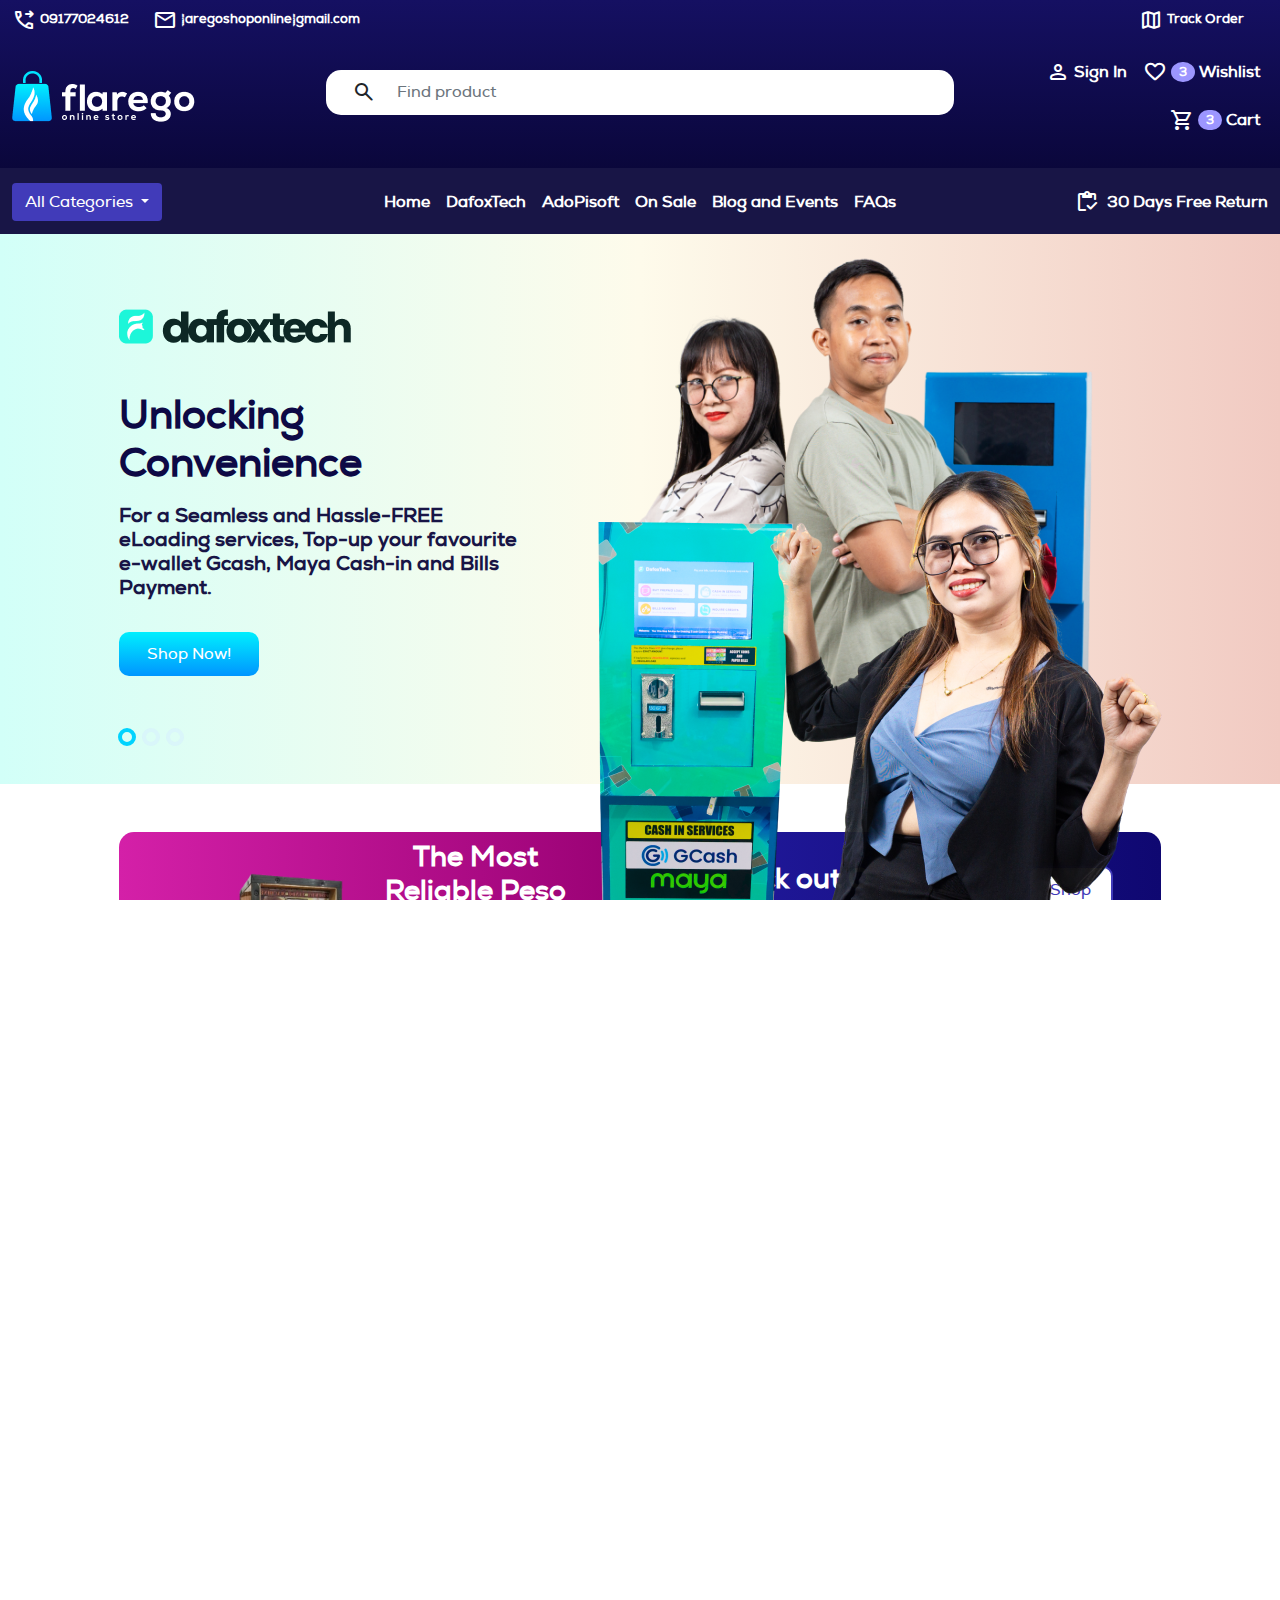
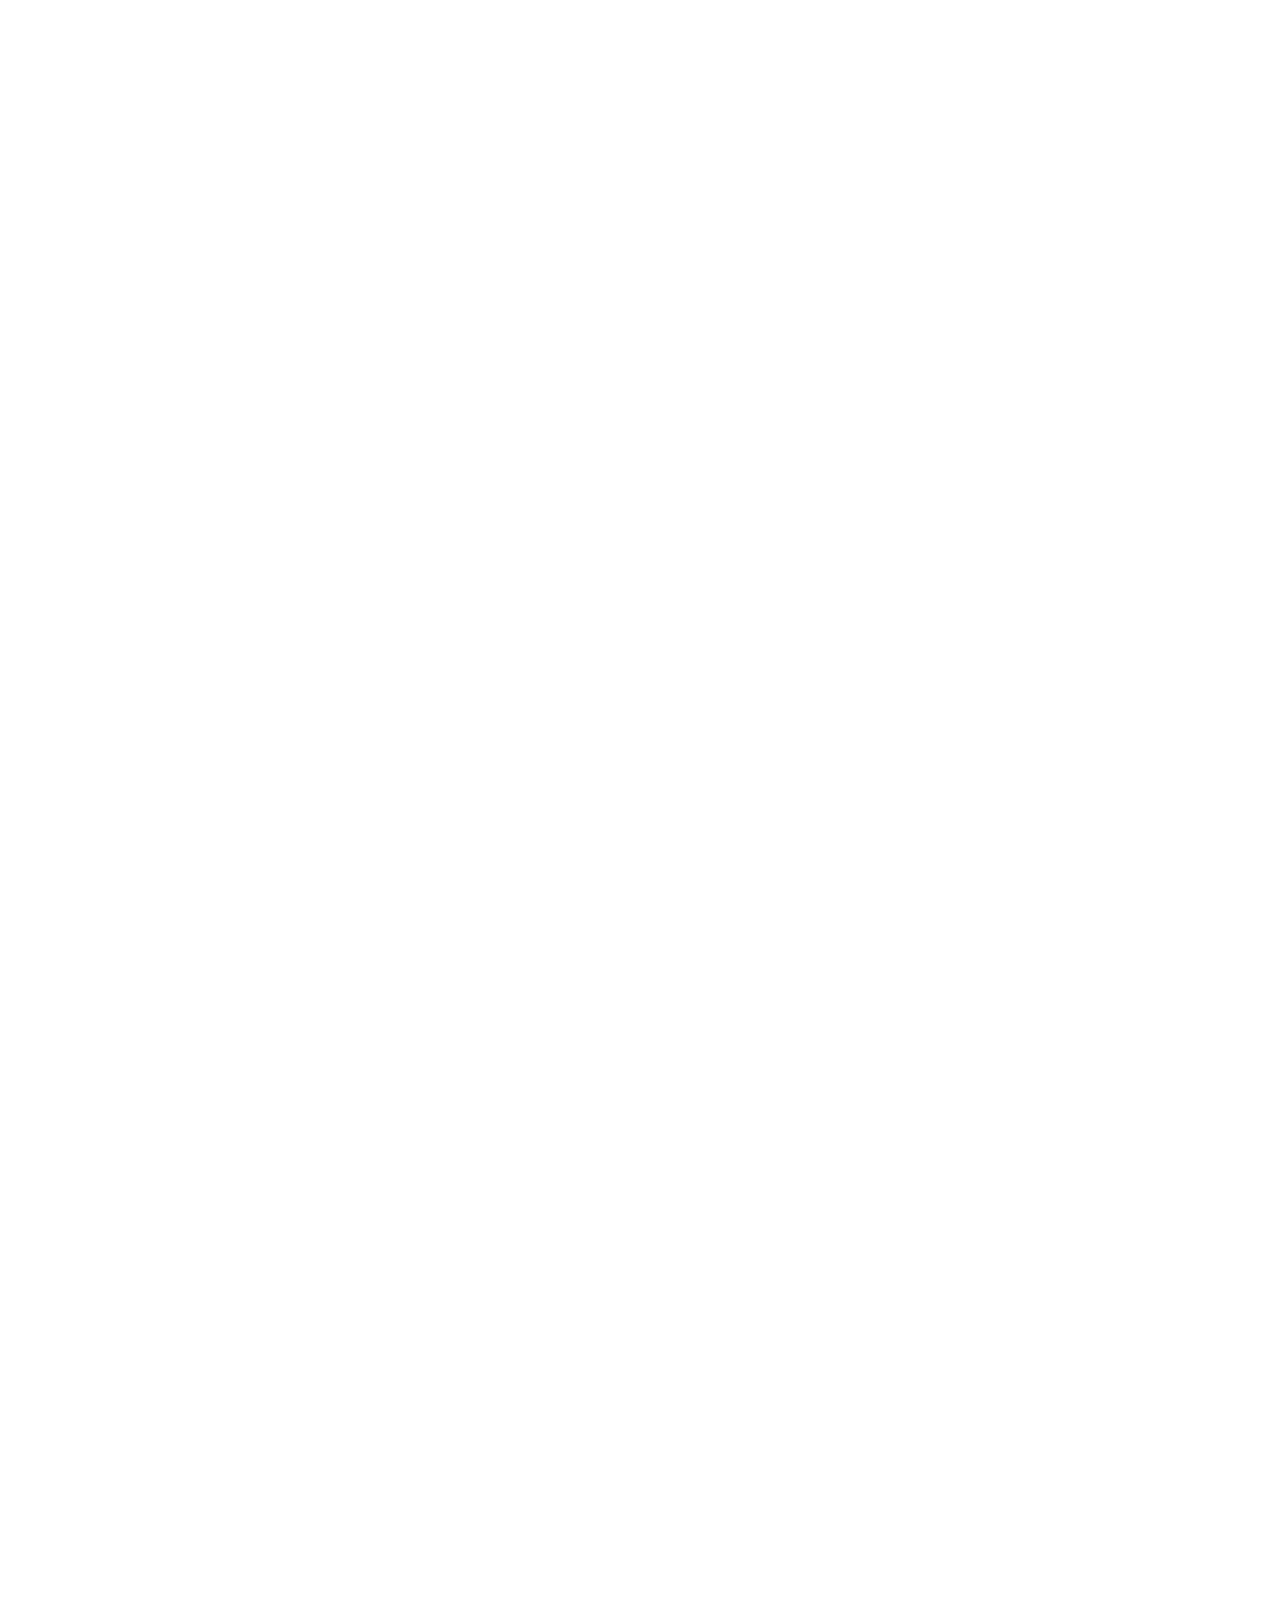
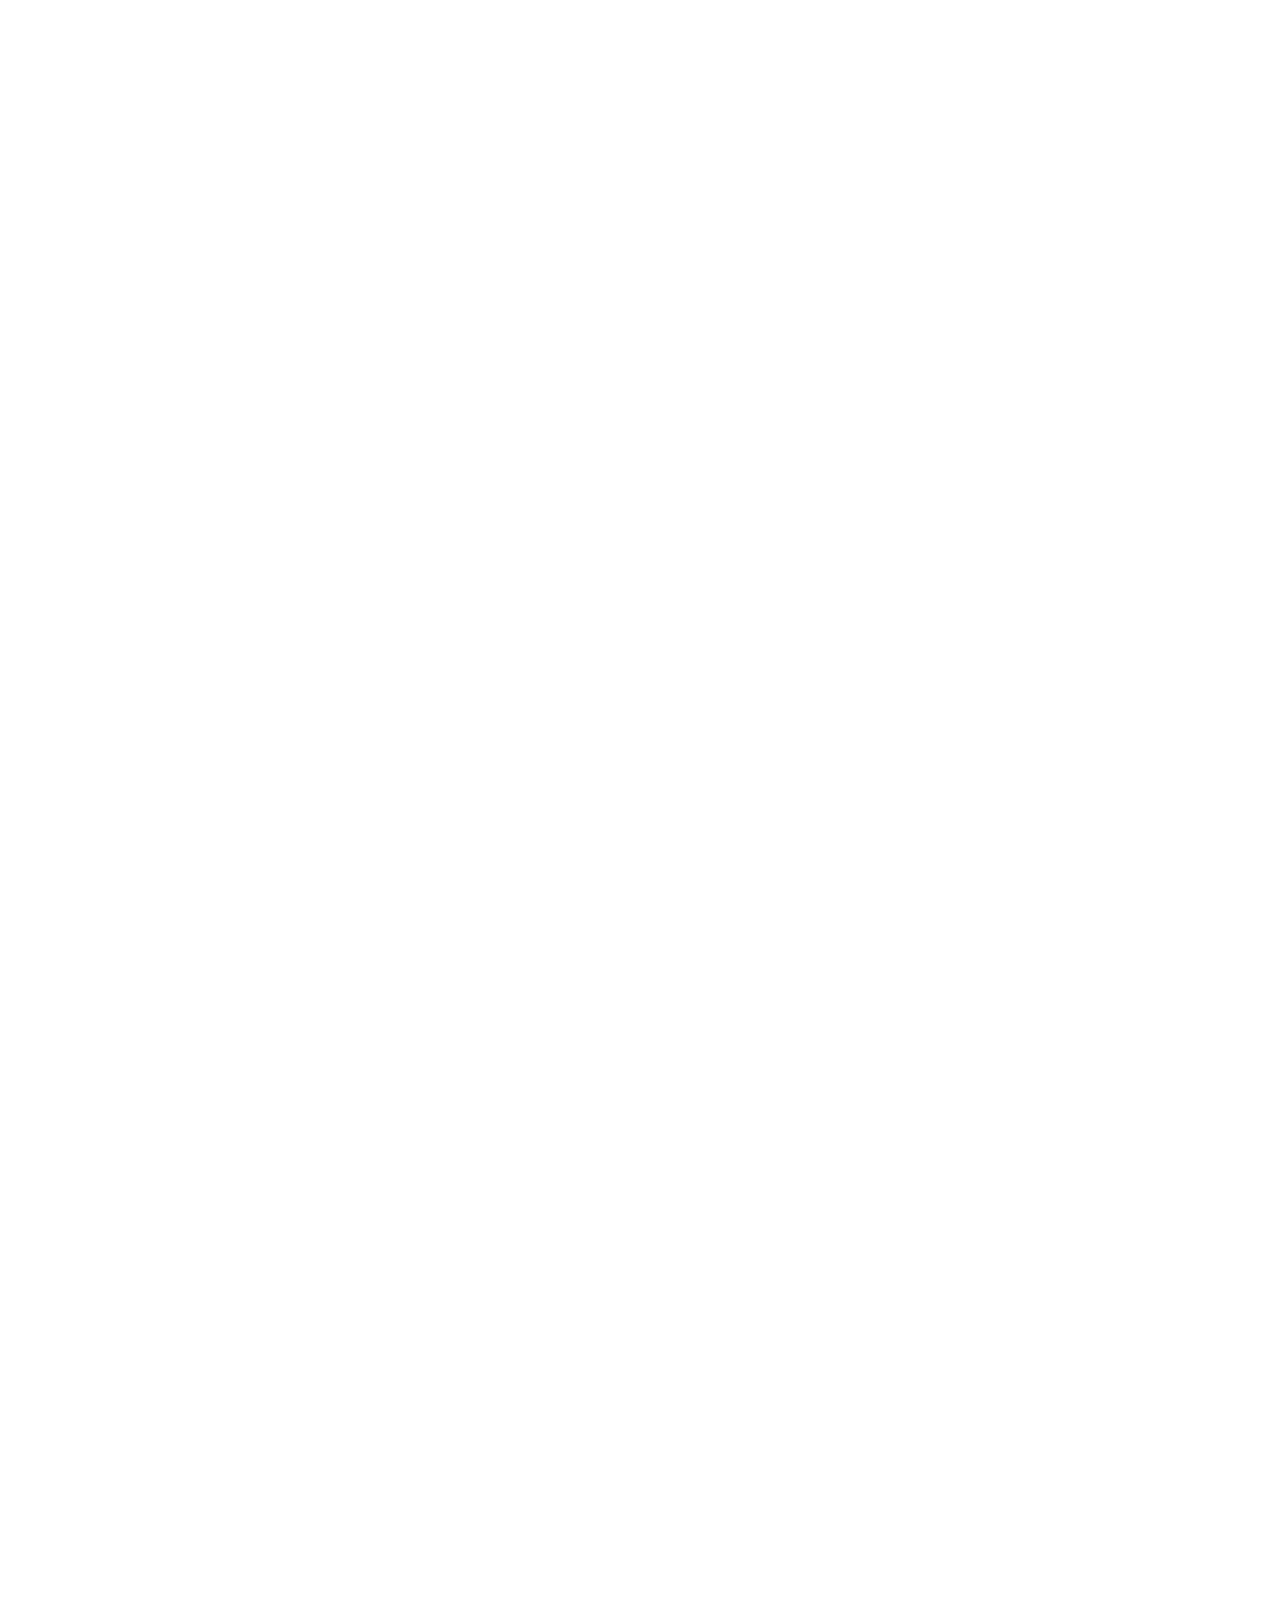
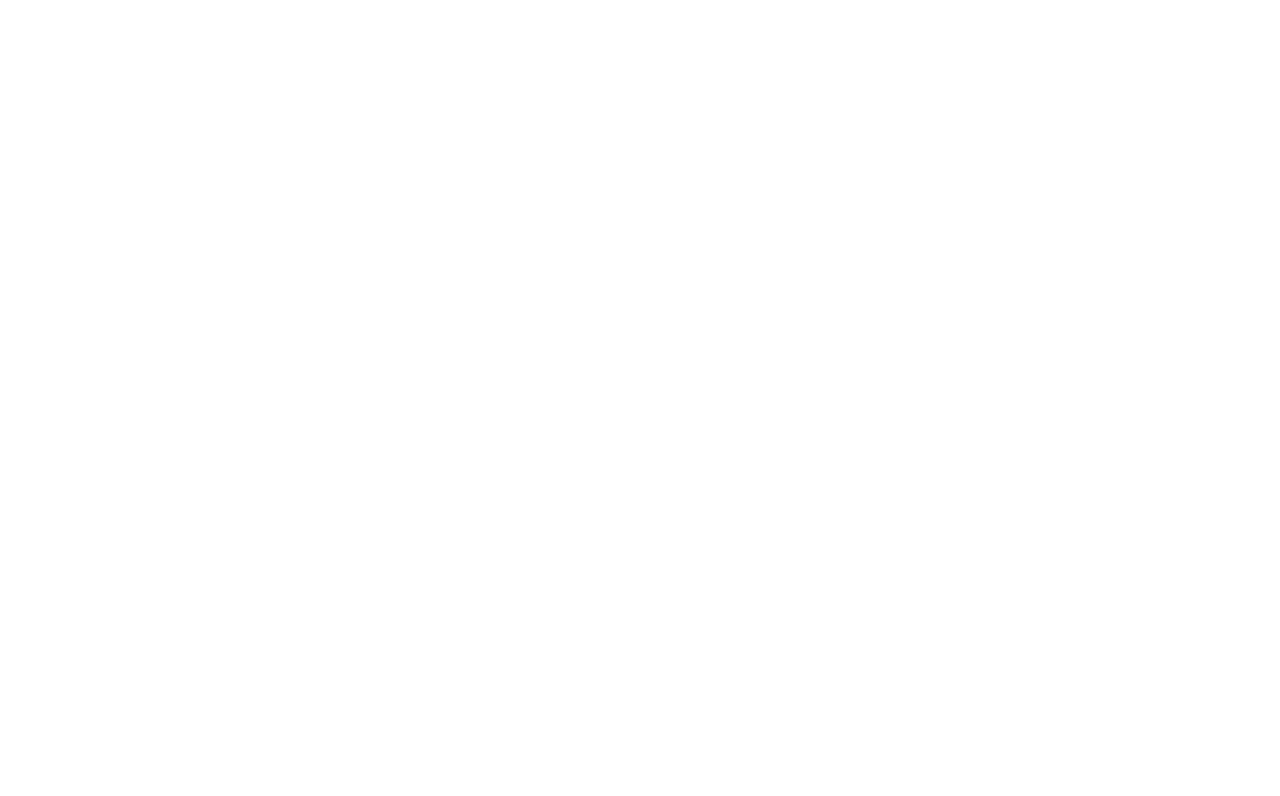
==== commit 3960664b: "partial addition to responsiveness" ====
--- a/index.html
+++ b/index.html
@@ -32,19 +32,18 @@
     'GRAD' 0,
     'opsz' 24
   }
-
 </style>
 
 <body>
   <!-- Header -->
   <section class="header-wrapper">
-    <header class="d-none d-md-block">
+    <header>
       <div class="header-bg text-white">
         <!-- Top Header -->
         <div class="top-header py-2">
           <div class="container">
             <div class="d-flex flex-wrap align-items-center justify-content-center justify-content-lg-start">
-              <div class="col-lg-6 col-6 d-flex flex-row">
+              <div class="col-lg-6 d-flex flex-row">
                 <a href="#" class="text-white me-4 fs-7 d-flex align-items-center"><span class="material-symbols-rounded me-1">
                   phone_forwarded
                   </span>09177024612</a>
@@ -53,7 +52,7 @@
                   </span>
                   flaregoshoponline@gmail.com</a>
               </div>
-              <div class="col-lg-6 col-6 fs-7">
+              <div class="col-lg-6 fs-7 d-lg-block d-none">
                 <a href="#" class="text-white me-4 fs-7 d-flex align-items-center justify-content-end">
                 <span class="material-symbols-rounded me-1">
                 map
@@ -63,16 +62,16 @@
           </div>
         </div>
         <!-- Search -->
-        <div class="container custom-container py-3">
-          <div class="d-flex flex-wrap align-items-center justify-content-center justify-content-lg-between">
+        <div class="container py-3 d-none d-lg-block">
+          <div class="d-flex align-items-center justify-content-lg-center justify-content-between">
             <!-- Logo -->
-            <div class="col-lg-3 justify-content-start">
+            <div class="col-lg-3">
               <a href="./index.html"><img src="img/flarego-shop-logo.png" alt=""></a>
             </div>
             <!-- Form -->
-            <div class="col-lg-6 justify-content-center">
+            <div class="col-lg-6 d-lg-block d-none">
               <form>
-                <div class="form-row align-items-center">
+                <div class="form-row">
                   <div class="col-auto">
                     <div class="input-group mb-2 searchform-wrapper">
                       <div class="input-group-prepend">
@@ -118,7 +117,7 @@
         </div>
       </div>
       <!-- Main Menu -->
-      <div class="lower-bg py-2">
+      <div class="lower-bg py-2 d-lg-block d-none">
         <div class="container">
           <div class="d-flex flex-wrap align-items-center justify-content-center justify-content-lg-start">
             <div class="col-lg-3">
@@ -157,42 +156,34 @@
     </header>
 
     <!-- Mobile Header -->
-    <header class="mobile-header d-block d-md-none">
-      <div class="header-bg text-white">
-        <!-- Top Header -->
-        <div class="top-header py-2">
-          <div class="container">
-            <div class="d-flex flex-wrap align-items-center justify-content-sm-center justify-content-center">
-              <div class="col-lg-6 col-12 text-center info">
-                <a href="#" class="text-white me-4 fs-sm-2"><i class="fa-solid fa-phone me-2"></i> 09177024612</a>
-                <a href="#" class="text-white fs-sm-2"><i class="fa-regular fa-envelope me-2"></i>
-                  flaregoshoponline@gmail.com</a>
-              </div>
-              <div class="col-lg-6 col-6 text-end d-none d-lg-block"><i class="fa-solid fa-map-location-dot"></i> Track
-                Order</div>
-            </div>
-          </div>
-        </div>
+    <header>
+      <div class="header-bg text-white d-block d-lg-none">
         <!-- Search -->
-        <div class="container py-2">
-          <div class="d-flex flex-wrap align-items-center justify-content-center justify-content-lg-start">
+        <div class="container py-2 ">
+          <div class="d-flex flex-nowrap align-items-center justify-content-center justify-content-lg-start">
             <!-- Logo -->
-            <div class="col-lg-4 col-4">
+            <div class="col-lg-4">
               <a href=""><img src="img/flarego-shop-logo.png" class="img-fluid "></a>
             </div>
             <!-- Cart Menu -->
-            <ul class="nav col-8 col-lg-4 justify-content-end">
-              <li><a href="./account.html" class="nav-link px-2 text-white"><i class="fa-regular fa-user"></i></a></li>
+            <ul class="nav col-8 col-lg-4 d-flex align-items-center justify-content-end">
+              <li><a href="./account.html" class="nav-link px-1 text-white d-flex align-items-center"><span class="material-symbols-rounded me-1">
+                person
+                </span></a></li>
               <li>
-                <a href="#wishlist" class="nav-link px-2 text-white">
-                  <i class="fa-regular fa-heart"></i>
+                <a href="#wishlist" class="nav-link px-1 text-white d-flex align-items-center">
+                  <span class="material-symbols-rounded me-1">
+                    favorite
+                    </span>
                   <!-- Badge -->
                   <span class="badge rounded-pill bg-purple ">3</span>
                 </a>
               </li>
               <li>
-                <a href="#" class="nav-link px-2 text-white">
-                  <i class="fa-solid fa-bag-shopping"></i>
+                <a href="#" class="nav-link px-1 text-white d-flex align-items-center">
+                  <span class="material-symbols-rounded me-1">
+                    shopping_cart
+                    </span>
                   <!-- Badge -->
                   <span class="badge rounded-pill bg-purple ">3</span>
                 </a>
@@ -201,26 +192,27 @@
         </div>
       </div>
       <!-- Main Menu -->
-      <div class="lower-bg py-2">
+      <div class="lower-bg py-2 d-block d-lg-none">
         <div class="container">
           <!-- Navbar -->
-          <nav class="navbar navbar-expand-lg">
-            <div class="container">
-              <div class="row  d-flex justify-content-start align-items-center">
-                <div class="col-2">
-                  <button class="navbar-toggler" type="button" data-bs-toggle="collapse" data-bs-target="#navbarNav"
+              <div class="d-flex justify-content-start align-items-center">
+                <div class="col-1">
+                  <button class="navbar-toggler d-flex align-items-center ms-3 my-3" type="button" data-bs-toggle="collapse" data-bs-target="#navbarNav"
                     aria-controls="navbarNav" aria-expanded="false" aria-label="Toggle navigation">
-                    <i class="fa-solid fa-bars"></i>
+                    <span class="material-symbols-rounded">
+                      menu
+                      </span>
                   </button>
                 </div>
-                <div class="col-10">
+                <div class="col-11">
                   <form>
-                    <div class="form-row align-items-center">
-                      <div class="col-auto">
-                        <label class="sr-only" for="inlineFormInputGroup">Find product</label>
+                    <div class="d-flex justify-content-center align-items-center">
+                      <div class="col-10">
                         <div class="input-group mb-2 searchform-wrapper">
                           <div class="input-group-prepend">
-                            <div class="input-group-text searchico"><i class="fa-solid fa-magnifying-glass"></i></div>
+                            <div class="input-group-text searchico"><span class="material-symbols-rounded text-dark">
+                              search
+                              </span></div>
                           </div>
                           <input type="text" class="form-control" id="inlineFormInputGroup" placeholder="Find product">
                         </div>
@@ -251,8 +243,8 @@
                   </li>
                 </ul>
               </div>
-            </div>
-          </nav>
+            
+         
         </div>
       </div>
     </header>
@@ -261,7 +253,7 @@
 
 
   <!-- Main -->
-  <div id="home_slider" class="carousel slide" data-bs-ride="carousel">
+  <div id="home_slider" class="carousel" data-bs-ride="carousel">
     <div class="carousel-indicators">
       <button type="button" data-bs-target="#home_slider" data-bs-slide-to="0" class="active" aria-current="true"
         aria-label="Slide 1"></button>
@@ -276,20 +268,20 @@
         <div class="container">
           <div class="row">
             <div class="col-lg-1"></div>
-            <div class="col-lg-4 align-self-center">
+            <div class="col-lg-4 d-flex flex-column justify-content-center mt-4">
               <div class="pb-4">
-                <div class="pb-5">
+                <div class="pb-5 d-flex justify-content-center justify-content-lg-start">
                   <img src="img/dafox.png" alt="DafoxTech">
                 </div>
-                <h1 class="fs-1"><b>Unlocking Convenience</b></h1>
-                <h5 class="fs-5">For a Seamless and Hassle-FREE eLoading services, Top-up your favourite e-wallet Gcash,
+                <h1 class="fs-1 text-center text-lg-start mb-3"><b>Unlocking Convenience</b></h1>
+                <h5 class="fs-5 d-flex flex-wrap text-center text-lg-start">For a Seamless and Hassle-FREE eLoading services, Top-up your favourite e-wallet Gcash,
                   Maya Cash-in and Bills Payment.</h5>
               </div>
               <div class="row">
-                <div class="col-lg-4"><a class="btn btn-primary btn-sm btn-cta bradius" type="button" href="./dafox-product-listing-page.html">Shop Now!</a></div>
-              </div>
-            </div>
-            <div class="col-lg-6 align-self-center text-center">
+                <div class="col-lg-4 d-flex align-items-center justify-content-center justify-content-lg-start"><a class="btn btn-primary btn-cta bradius" type="button" href="./dafox-product-listing-page.html">Shop Now!</a></div>
+              </div>
+            </div>
+            <div class="col-lg-6 text-center">
               <img src="img/atf-img.png" alt="" class="img-fluid slider-img">
             </div>
           </div>
@@ -302,23 +294,23 @@
         <div class="container">
           <div class="row">
             <div class="col-lg-1"></div>
-            <div class="col-lg-4 align-self-center">
+            <div class="col-lg-4 d-flex flex-column justify-content-center mt-4">
               <div class="pb-4">
-                <div class="pb-5">
+                <div class="pb-5 d-flex justify-content-center justify-content-lg-start">
                   <img src="img/ado-logo.png" alt="AdoPisoft">
                 </div>
-                <h1 class="fs-1 white-text" style="color:#fff;"><b>Enjoy Up to 20<span class="material-symbols-rounded text-white fs-1">
+                <h1 class="fs-1 text-center text-lg-start mb-3" style="color:#fff;"><b>Enjoy Up to 20<span class="material-symbols-rounded text-white fs-1">
                   percent
                   </span>Off on
                     Your First Purchase!</b></h1>
-                <h5 class="fs-5 white-text" style="color:#fff;">For a Seamless & Hassle-FREE eLoading services, Gcash,
+                <h5 class="fs-5 d-flex flex-wrap text-center text-lg-start" style="color:#fff;">For a Seamless & Hassle-FREE eLoading services, Gcash,
                   Maya Cash-in and Bills Payment.</h5>
               </div>
               <div class="row">
-                <div class="col-lg-4"><a class="btn btn-primary btn-sm btn-cta bradius" type="button" href="./adopisoft-product-listing.html">Shop Now!</a></div>
-              </div>
-            </div>
-            <div class="col-lg-6 align-self-center text-center">
+                <div class="col-lg-4 d-flex align-items-center justify-content-center justify-content-lg-start"><a class="btn btn-primary btn-sm btn-cta bradius" type="button" href="./adopisoft-product-listing.html">Shop Now!</a></div>
+              </div>
+            </div>
+            <div class="col-lg-6 text-center">
               <img src="img/ado-banner.png" alt="" class="img-fluid slider-img">
             </div>
           </div>
@@ -330,58 +322,54 @@
   </div>
   <!-- CTA -->
   <div class="container mt-5">
-    <div class="row align-items-center">
+    <div class="row d-flex align-items-center">
       <div class="col-md-1"></div>
-      <div class="col-md-10 ">
+      <div class="col-lg-10">
         <div class="row">
-          <div class="col-md-6">
+          <div class="col-lg-6">
             <div class="card custom-card cta1">
               <div class="container text-center">
-                <div class="row align-items-center">
-                  <div class=" col card-body custom-card-body custom-card-body-start">
-                    <img src="img/cta1.png" class="img-fluid" alt="Image 1">
-                  </div>
-                  <div class=" col card-body custom-card-body custom-card-body-end pe-5">
-                    <h3 class="card-title">The Most Reliable Peso <i class="bi bi-wifi"></i> Hotspot </h3>
+                <div class="row d-flex align-items-center flex-column flex-column-reverse flex-lg-row">
+                  <div class="col card-body custom-card-body">
+                    <img src="img/cta1.png" class="img-fluid " alt="Image 1">
+                  </div>
+                  <div class="col card-body custom-card-body pe-0 pe-lg-5">
+                    <h3 class="card-title text-center">The Most Reliable Peso WiFi Hotspot </h3>
                     <div class="btn-group">
-                      <a href="#" class="btn btn-primary btn-cta bradius">Check Out Now</a>
-                    </div>
-                  </div>
-                </div>
-              </div>
-            </div>
-            <div class="card custom-card cta2 custom-card-right">
-
+                      <a href="#" class="btn btn-white bradius my-3">Shop Now!</a>
+                    </div>
+                  </div>
+                </div>
+              </div>
+            </div>
+            <div class="card custom-card cta2 ">
               <div class="container text-center">
-                <div class="row align-items-center">
-                  <div class=" col card-body custom-card-body custom-card-body-start ps-5">
-                    <h3 class="card-title darkblue-font">Unlocking Convenience</h3>
+                <div class="row d-flex align-items-center flex-column flex-lg-row">
+                  <div class="col card-body custom-card-body ps-0 ps-lg-5">
+                    <h3 class="card-title darkblue-font text-center">The Most Reliable Peso WiFi Hotspot </h3>
                     <div class="btn-group">
-                      <a href="#" class="btn btn-primary btn-cta bradius">Browse Products</a>
-                    </div>
-                  </div>
-                  <div class=" col card-body custom-card-body custom-card-body-end pe-5 pt-3">
-                    <img src="img/cta2.png" class="custom-card-right" alt="Image 3">
-                  </div>
-                </div>
-              </div>
-
+                      <a href="#" class="btn btn-primary btn-cta bradius my-3">Shop Now!</a>
+                    </div>
+                  </div>
+                  <div class="col card-body custom-card-body ">
+                    <img src="img/cta2.png" class="img-fluid" alt="Image 1">
+                  </div>
+                </div>
+              </div>
             </div>
           </div>
-          <div class="col-md-6">
-            <div class="card custom-card cta3 align-items-center">
+          <div class="col-lg-6">
+            <div class="card custom-card cta3 d-flex align-items-center">
               <img src="img/cta3.png" class="" alt="Image 2" style="position: absolute; bottom: 0;">
-              <div class="card-body p-5 pt-4" style="position: absolute; top: 0; right: 0;">
-                <div class="hstack gap-2">
+              <div class="card-body px-5 pt-4" style="position: absolute; top: 0; right: 0;">
+                <div class="d-flex flex-column flex-lg-row align-items-center">
                   <div class="p-2">
                     <h3 class="card-title" style="text-align: left;">Check out Our Ready Made Machines</h3>
                   </div>
                   <div class="">
-                    <a href="#" class="btn btn-primary btn-cta bradius btn-block">Shop Now</a>
-                  </div>
-                </div>
-
-
+                    <a href="#" class="btn btn-white bradius btn-block">Shop Now!</a>
+                  </div>
+                </div>
               </div>
             </div>
           </div>
@@ -399,54 +387,88 @@
       <div class="col-md-1"></div>
       <div class="col-md-10">
         <div id="flashsales" class="carousel slide" data-bs-ride="carousel">
-          <h2>Flash Sales</h2>
+          <div class="d-flex flex-column">
+            <div class="d-flex align-items-center gap-3" style="color: #413BB9 ;"><svg width="20" height="40" viewBox="0 0 20 40" fill="none" xmlns="http://www.w3.org/2000/svg">
+              <rect width="20" height="40" rx="4" fill="#413BB9"/>
+              </svg>Today's
+            </div>
+            <div class="d-flex flex-lg-row flex-column-reverse mt-3 mb-4 col-lg-5 align-items-lg-center">
+              <h5 class="me-5">Flash Sales</h5>
+              <div class="d-flex flex-row">
+              <div class="me-2">
+                <h5 class="f16">Days</h5>
+                
+                <h5 class="f14">03</h5>
+              </div>
+              <h5 class="colon d-flex align-self-end">:</h5>
+              <div class="me-2">
+                <h5 class="f16">Hours</h5>
+                
+                <h5 class="f14">23</h5>
+              </div>
+              <h5 class="colon d-flex align-self-end">:</h5>
+              <div class="me-2">
+                <h5 class="f16">Minutes</h5>
+                
+                <h5 class="f14">19</h5>
+              </div>
+              <h5 class="colon d-flex align-self-end">:</h5>
+              <div class="me-2">
+                <h5 class="f16">Seconds</h5>
+                
+                <h5 class="f14">56</h5>
+              </div>
+            </div>
+            </div>
+          </div>
+          
           <div class="carousel-inner">
             <div class="carousel-item active">
               <!-- Container -->
-              <div class="prod-wrapper mt-3 mb-3">
-                <div class="row row-cols-1 row-cols-md-2 row-cols-lg-3 row-cols-xl-4 g-4">
-                  <div class="col">
-                    <div class="card card-hover position-relative">
-                      <img src="img/prod01.png" class="card-img-top" alt="Item Image"
-                        style="background-color: #ECF1F3;  border-radius: 8px;">
-                      <div class="card-body">
-                        <h5 class="card-title f18 prod-title">ESP32 Development Board
-                          30P/38P with Activation
-                          Key Code</h5>
-                        <p class="card-text prod-desc f12 prod-desc">All accessories included</p>
-                        <p><b class="price f18">PHP999.00</b> <span class="discounted-price">PHP1299</span></p>
-                        <div class="d-flex justify-content-start">
-                          <span class="material-symbols-rounded fill">
-grade
-</span>
-                          <span class="material-symbols-rounded fill">
-grade
-</span>
-                          <span class="material-symbols-rounded fill">
-grade
-</span>
-                          <span class="material-symbols-rounded fill">
-grade
-</span>
-<span class="material-symbols-rounded fill">
-  grade
-  </span>
+              <div class="prod-wrapper mt-5">
+                <div class="row row-cols-4 g-4">
+                  <div class="col">
+                    <div class="card card-hover position-relative">
+                      <img src="img/prod01.png" class="card-img-top" alt="Item Image"
+                        style="background-color: #ECF1F3;  border-radius: 8px;">
+                      <div class="card-body">
+                        <h5 class="card-title f18 prod-title">ESP32 Development Board
+                          30P/38P with Activation
+                          Key Code</h5>
+                        <p class="card-text prod-desc f12">All accessories included</p>
+                        <p><b class="price f18">PHP999.00</b> <span class="discounted-price">PHP1299</span></p>
+                        <div class="d-flex justify-content-start">
+                          <span class="material-symbols-rounded fill">
+                            grade
+                          </span>
+                          <span class="material-symbols-rounded fill">
+                            grade
+                          </span>
+                          <span class="material-symbols-rounded fill">
+                            grade
+                          </span>
+                          <span class="material-symbols-rounded fill">
+                            grade
+                          </span>
+                          <span class="material-symbols-rounded fill">
+                            grade
+                          </span>
                         </div>
                       </div>
                       <div class="position-absolute top-0 end-0 p-2">
                         <div class="ico-wrapper">
                           <a href="#" class="text-dark">
                             <span class="material-symbols-rounded">
-favorite
-</span>
+                            favorite
+                            </span>
                             
                           </a>
                         </div>
                         <div class="ico-wrapper">
                           <a href="#" class="text-dark">
                             <span class="material-symbols-rounded">
-visibility
-</span>
+                            visibility
+                            </span>
                           </a>
                         </div>
                       </div>
@@ -467,19 +489,19 @@
                         <p><b class="price f18">PHP999.00</b> <span class="discounted-price">PHP1299</span></p>
                         <div class="d-flex justify-content-start">
                           <span class="material-symbols-rounded fill">
-grade
-</span>
-                          <span class="material-symbols-rounded fill">
-grade
-</span>
-                          <span class="material-symbols-rounded fill">
-grade
-</span>
-                          <span class="material-symbols-rounded fill">
-grade
-</span>
-                          <span class="material-symbols-rounded">
-star_half</span>
+                            grade
+                            </span>
+                          <span class="material-symbols-rounded fill">
+                            grade
+                            </span>
+                          <span class="material-symbols-rounded fill">
+                            grade
+                            </span>
+                          <span class="material-symbols-rounded fill">
+                            grade
+                            </span>
+                          <span class="material-symbols-rounded">
+                            star_half</span>
                         </div>
                       </div>
                       <div class="position-absolute top-0 end-0 p-2">
@@ -589,7 +611,7 @@
             <div class="carousel-item">
               <!-- Container -->
               <div class="prod-wrapper mt-5">
-                <div class="row row-cols-1 row-cols-md-2 row-cols-lg-3 row-cols-xl-4 g-4">
+                <div class="row row-cols-4 g-4">
                   <div class="col">
                     <div class="card card-hover position-relative">
                       <img src="img/prod01.png" class="card-img-top" alt="Item Image"
@@ -764,7 +786,7 @@
             <div class="carousel-item">
               <!-- Container -->
               <div class="prod-wrapper mt-5">
-                <div class="row row-cols-1 row-cols-md-2 row-cols-lg-3 row-cols-xl-4 g-4">
+                <div class="row row-cols-4 g-4">
                   <div class="col">
                     <div class="card card-hover position-relative">
                       <img src="img/prod01.png" class="card-img-top" alt="Item Image"
@@ -937,6 +959,7 @@
               </div>
             </div>
           </div>
+          <div class="d-lg-block d-none"> 
           <button class="carousel-control-prev" type="button" data-bs-target="#flashsales" data-bs-slide="prev">
             <span class="material-symbols-rounded">
               arrow_left_alt
@@ -949,6 +972,7 @@
 </span>
             <span class="visually-hidden">Next</span>
           </button>
+          </div>
         </div>
       </div>
 
@@ -958,11 +982,11 @@
   </div>
 
   <!-- CTA Full -->
-  <div class="cta-wrapper my-5 " style="min-height: 500px;">
+  <div class="cta-wrapper my-5">
     <div class="container my-5">
-      <div class="row">
-        <div class="col-md-1"></div>
-        <div class="col-md-4 d-flex justify-content-center align-items-center">
+      <div class="row ">
+        <div class="col-lg-1"></div>
+        <div class="col-lg-4 d-flex justify-content-center align-items-center">
           <!-- Content for the first column -->
           <div>
             <h1 class="text-white">All New DafoxTech </br>PCB Custom Board!</h1>
@@ -975,11 +999,11 @@
           </div>
         </div>
 
-        <div class="col-md-6 d-flex justify-content-center align-items-center" style="position: relative;">
+        <div class="col-lg-6 d-flex justify-content-center align-items-end">
           <!-- Content for the second column -->
-          <img src="img/cta-img.png" alt="" class="img-fluid">
+          <img src="img/cta-img.png" alt="" class="img-fluid position-absolute bottom-0 ms-5 d-lg-block d-none">
+          <img src="img/cta-img.png" alt="" class="img-fluid ms-5 position-absolute bottom-0 d-lg-none d-block">
         </div>
-        <div class="col-md-1"></div>
       </div>
     </div>
   </div>
@@ -992,13 +1016,13 @@
     <div class="row align-items-center">
       <div class="col-md-1"></div>
       <div class="col-md-10">
-        <div id="flashsales" class="carousel slide" data-bs-ride="carousel">
+        <div id="recently_added" class="carousel slide" data-bs-ride="carousel">
           <h2>Recently Added Products</h2>
           <div class="carousel-inner">
             <div class="carousel-item active">
               <!-- Container -->
-              <div class="prod-wrapper mt-3 mb-3">
-                <div class="row row-cols-1 row-cols-md-2 row-cols-lg-3 row-cols-xl-4 g-4">
+              <div class="prod-wrapper mt-5">
+                <div class="row row-cols-4 g-4">
                   <div class="col">
                     <div class="card card-hover position-relative">
                       <img src="img/prod01.png" class="card-img-top" alt="Item Image"
@@ -1173,7 +1197,7 @@
             <div class="carousel-item">
               <!-- Container -->
               <div class="prod-wrapper mt-5">
-                <div class="row row-cols-1 row-cols-md-2 row-cols-lg-3 row-cols-xl-4 g-4">
+                <div class="row row-cols-4 g-4">
                   <div class="col">
                     <div class="card card-hover position-relative">
                       <img src="img/prod01.png" class="card-img-top" alt="Item Image"
@@ -1348,7 +1372,7 @@
             <div class="carousel-item">
               <!-- Container -->
               <div class="prod-wrapper mt-5">
-                <div class="row row-cols-1 row-cols-md-2 row-cols-lg-3 row-cols-xl-4 g-4">
+                <div class="row row-cols-4 g-4">
                   <div class="col">
                     <div class="card card-hover position-relative">
                       <img src="img/prod01.png" class="card-img-top" alt="Item Image"
@@ -1521,13 +1545,13 @@
               </div>
             </div>
           </div>
-          <button class="carousel-control-prev" type="button" data-bs-target="#flashsales" data-bs-slide="prev">
+          <button class="carousel-control-prev" type="button" data-bs-target="#recently_added" data-bs-slide="prev">
             <span class="material-symbols-rounded">
               arrow_left_alt
               </span>
             <span class="visually-hidden">Previous</span>
           </button>
-          <button class="carousel-control-next" type="button" data-bs-target="#flashsales" data-bs-slide="next">
+          <button class="carousel-control-next" type="button" data-bs-target="#recently_added" data-bs-slide="next">
             <span class="material-symbols-rounded">
 arrow_right_alt
 </span>
@@ -1548,13 +1572,13 @@
     <div class="row align-items-center">
       <div class="col-md-1"></div>
       <div class="col-md-10">
-        <div id="flashsales" class="carousel slide" data-bs-ride="carousel">
+        <div id="best_sellers" class="carousel slide" data-bs-ride="carousel">
           <h2>Best Seller</h2>
           <div class="carousel-inner">
             <div class="carousel-item active">
               <!-- Container -->
-              <div class="prod-wrapper mt-3 mb-5">
-                <div class="row row-cols-1 row-cols-md-2 row-cols-lg-3 row-cols-xl-4 g-4">
+              <div class="prod-wrapper mt-5">
+                <div class="row row-cols-4 g-4">
                   <div class="col">
                     <div class="card card-hover position-relative">
                       <img src="img/prod01.png" class="card-img-top" alt="Item Image"
@@ -1729,7 +1753,7 @@
             <div class="carousel-item">
               <!-- Container -->
               <div class="prod-wrapper mt-5">
-                <div class="row row-cols-1 row-cols-md-2 row-cols-lg-3 row-cols-xl-4 g-4">
+                <div class="row row-cols-4 g-4">
                   <div class="col">
                     <div class="card card-hover position-relative">
                       <img src="img/prod01.png" class="card-img-top" alt="Item Image"
@@ -1904,7 +1928,7 @@
             <div class="carousel-item">
               <!-- Container -->
               <div class="prod-wrapper mt-5">
-                <div class="row row-cols-1 row-cols-md-2 row-cols-lg-3 row-cols-xl-4 g-4">
+                <div class="row row-cols-4 g-4">
                   <div class="col">
                     <div class="card card-hover position-relative">
                       <img src="img/prod01.png" class="card-img-top" alt="Item Image"
@@ -2077,13 +2101,13 @@
               </div>
             </div>
           </div>
-          <button class="carousel-control-prev" type="button" data-bs-target="#flashsales" data-bs-slide="prev">
+          <button class="carousel-control-prev" type="button" data-bs-target="#best_sellers" data-bs-slide="prev">
             <span class="material-symbols-rounded">
               arrow_left_alt
               </span>
             <span class="visually-hidden">Previous</span>
           </button>
-          <button class="carousel-control-next" type="button" data-bs-target="#flashsales" data-bs-slide="next">
+          <button class="carousel-control-next" type="button" data-bs-target="#best_sellers" data-bs-slide="next">
             <span class="material-symbols-rounded">
 arrow_right_alt
 </span>
@@ -2102,13 +2126,13 @@
     <div class="row align-items-center pb-4">
       <div class="col-md-1"></div>
       <div class="col-md-10">
-        <div id="flashsales" class="carousel slide" data-bs-ride="carousel">
+        <div id="on_sale" class="carousel slide" data-bs-ride="carousel">
           <h2>On Sale Right Now!</h2>
           <div class="carousel-inner">
             <div class="carousel-item active">
               <!-- Container -->
-              <div class="prod-wrapper mt-3 mb-5 ">
-                <div class="row row-cols-1 row-cols-md-2 row-cols-lg-3 row-cols-xl-4 g-4">
+              <div class="prod-wrapper mt-5 ">
+                <div class="row row-cols-4 g-4">
                   <div class="col">
                     <div class="card card-hover position-relative">
                       <img src="img/prod01.png" class="card-img-top" alt="Item Image"
@@ -2283,7 +2307,7 @@
             <div class="carousel-item">
               <!-- Container -->
               <div class="prod-wrapper mt-5">
-                <div class="row row-cols-1 row-cols-md-2 row-cols-lg-3 row-cols-xl-4 g-4">
+                <div class="row row-cols-4 g-4">
                   <div class="col">
                     <div class="card card-hover position-relative">
                       <img src="img/prod01.png" class="card-img-top" alt="Item Image"
@@ -2458,7 +2482,7 @@
             <div class="carousel-item">
               <!-- Container -->
               <div class="prod-wrapper mt-5">
-                <div class="row row-cols-1 row-cols-md-2 row-cols-lg-3 row-cols-xl-4 g-4">
+                <div class="row row-cols-4 g-4">
                   <div class="col">
                     <div class="card card-hover position-relative">
                       <img src="img/prod01.png" class="card-img-top" alt="Item Image"
@@ -2631,13 +2655,13 @@
               </div>
             </div>
           </div>
-          <button class="carousel-control-prev" type="button" data-bs-target="#flashsales" data-bs-slide="prev">
+          <button class="carousel-control-prev" type="button" data-bs-target="#on_sale" data-bs-slide="prev">
             <span class="material-symbols-rounded">
               arrow_left_alt
               </span>
             <span class="visually-hidden">Previous</span>
           </button>
-          <button class="carousel-control-next" type="button" data-bs-target="#flashsales" data-bs-slide="next">
+          <button class="carousel-control-next" type="button" data-bs-target="#on_sale" data-bs-slide="next">
             <span class="material-symbols-rounded">
 arrow_right_alt
 </span>
@@ -2657,19 +2681,17 @@
     <div class="container">
       <div class="row">
         <div class="col-md-1"></div>
-        <div class="col-md-10">
+        <div class="col-lg-10">
           <div class="container">
 
             <div class="row">
               <div class="hstack gap-2 pb-4">
                 <div class="p-2">
-                  <h3 class="card-title" style="text-align: left;">Recent Articles and News</h3>
-                </div>
-                <div class="ms-auto">
-                  <a href="#" class="btn btn-primary btn-cta bradius btn-block">View All</a>
-                </div>
-              </div>
-              <div class="col-lg-3">
+                  <h3 class="card-title" style="text-align: left;">Blog</h3>
+                </div>
+                
+              </div>
+              <div class="col-3">
                 <div class="blog-thumbnail">
                   <img src="img/blog-thumbnail.png" alt="Featured Image">
                   <div class="arrow">
@@ -2682,14 +2704,13 @@
                     <div class="description">Lorem ipsum dolor sit amet, consectetur adipiscing elit. Integer posuere
                       erat a ante.</div>
                     <div class="meta">
-                      <span class="date">March 25, 2024</span> |
                       <span class="category">Category</span>
                     </div>
                   </div>
                 </div>
               </div>
 
-              <div class="col-lg-3">
+              <div class="col-3">
                 <div class="blog-thumbnail">
                   <img src="img/blog-thumbnail.png" alt="Featured Image">
                   <div class="arrow">
@@ -2702,14 +2723,13 @@
                     <div class="description">Lorem ipsum dolor sit amet, consectetur adipiscing elit. Integer posuere
                       erat a ante.</div>
                     <div class="meta">
-                      <span class="date">March 25, 2024</span> |
-                      <span class="category">Category</span>
-                    </div>
-                  </div>
-                </div>
-              </div>
-
-              <div class="col-lg-3">
+                      <span class="category">ANDROID BASE ELOADING VENDO</span>
+                    </div>
+                  </div>
+                </div>
+              </div>
+
+              <div class="col-3">
                 <div class="blog-thumbnail">
                   <img src="img/blog-thumbnail.png" alt="Featured Image">
                   <div class="arrow">
@@ -2722,14 +2742,13 @@
                     <div class="description">Lorem ipsum dolor sit amet, consectetur adipiscing elit. Integer posuere
                       erat a ante.</div>
                     <div class="meta">
-                      <span class="date">March 25, 2024</span> |
                       <span class="category">Category</span>
                     </div>
                   </div>
                 </div>
               </div>
 
-              <div class="col-lg-3">
+              <div class="col-3">
                 <div class="blog-thumbnail">
                   <img src="img/blog-thumbnail.png" alt="Featured Image">
                   <div class="arrow">
@@ -2742,7 +2761,6 @@
                     <div class="description">Lorem ipsum dolor sit amet, consectetur adipiscing elit. Integer posuere
                       erat a ante.</div>
                     <div class="meta">
-                      <span class="date">March 25, 2024</span> |
                       <span class="category">Category</span>
                     </div>
                   </div>
@@ -2835,10 +2853,14 @@
             <div class="card testimonial-card">
               <div class="card-body">
                 <div class="profile">
-                  <img src="https://via.placeholder.com/50" class="card-img-top" alt="Profile Picture">
-                  <h5 class="card-title mb-0">John Doe</h5>
-                </div>
-                <p class="card-text pb-2">Lorem ipsum dolor sit amet, consectetur adipiscing elit. Integer posuere erat
+                  <img src="img/elsie.png" class="card-img-top" alt="Profile Picture">
+                  <div class="d-flex flex-column">
+                    
+                    <h5 class="card-title mb-0">John Doe</h5>
+                    <div class="f12 prod-desc">eLoad Retailer</div>
+                  </div>
+                </div>
+                <p class="card-text py-3">Lorem ipsum dolor sit amet, consectetur adipiscing elit. Integer posuere erat
                   a ante.</p>
                 <div class="rating-date mb-2">
                   <p class="date mb-0">8:36PM<br>March 25, 2024</p>
@@ -2866,10 +2888,14 @@
             <div class="card testimonial-card">
               <div class="card-body">
                 <div class="profile">
-                  <img src="https://via.placeholder.com/50" class="card-img-top" alt="Profile Picture">
-                  <h5 class="card-title mb-0">John Doe</h5>
-                </div>
-                <p class="card-text pb-2">Lorem ipsum dolor sit amet, consectetur adipiscing elit. Integer posuere erat
+                  <img src="img/elsie.png" class="card-img-top" alt="Profile Picture">
+                  <div class="d-flex flex-column">
+                    
+                    <h5 class="card-title mb-0">John Doe</h5>
+                    <div class="f12 prod-desc">eLoad Retailer</div>
+                  </div>
+                </div>
+                <p class="card-text py-3">Lorem ipsum dolor sit amet, consectetur adipiscing elit. Integer posuere erat
                   a ante.</p>
                 <div class="rating-date mb-2">
                   <p class="date mb-0">8:36PM<br>March 25, 2024</p>
@@ -2897,10 +2923,14 @@
             <div class="card testimonial-card">
               <div class="card-body">
                 <div class="profile">
-                  <img src="https://via.placeholder.com/50" class="card-img-top" alt="Profile Picture">
-                  <h5 class="card-title mb-0">John Doe</h5>
-                </div>
-                <p class="card-text pb-2">Lorem ipsum dolor sit amet, consectetur adipiscing elit. Integer posuere erat
+                  <img src="img/elsie.png" class="card-img-top" alt="Profile Picture">
+                  <div class="d-flex flex-column">
+                    
+                    <h5 class="card-title mb-0">John Doe</h5>
+                    <div class="f12 prod-desc">eLoad Retailer</div>
+                  </div>
+                </div>
+                <p class="card-text py-3">Lorem ipsum dolor sit amet, consectetur adipiscing elit. Integer posuere erat
                   a ante.</p>
                 <div class="rating-date mb-2">
                   <p class="date mb-0">8:36PM<br>March 25, 2024</p>
@@ -2928,10 +2958,14 @@
             <div class="card testimonial-card">
               <div class="card-body">
                 <div class="profile">
-                  <img src="https://via.placeholder.com/50" class="card-img-top" alt="Profile Picture">
-                  <h5 class="card-title mb-0">John Doe</h5>
-                </div>
-                <p class="card-text pb-2">Lorem ipsum dolor sit amet, consectetur adipiscing elit. Integer posuere erat
+                  <img src="img/elsie.png" class="card-img-top" alt="Profile Picture">
+                  <div class="d-flex flex-column">
+                    
+                    <h5 class="card-title mb-0">John Doe</h5>
+                    <div class="f12 prod-desc">eLoad Retailer</div>
+                  </div>
+                </div>
+                <p class="card-text py-3">Lorem ipsum dolor sit amet, consectetur adipiscing elit. Integer posuere erat
                   a ante.</p>
                 <div class="rating-date mb-2">
                   <p class="date mb-0">8:36PM<br>March 25, 2024</p>
@@ -3003,8 +3037,8 @@
           <h5 class="text-white">Newsletter</h5>
           <form>
             <div class="form-group mb-3">
-              <label for="newsletterEmail" class="sr-only">Email address</label>
-              <input type="email" class="form-control bradius" id="newsletterEmail" placeholder="Enter email"
+              
+              <input type="email" class="form-control bradius px-3 py-3" id="newsletterEmail" placeholder="Enter email address"
                 required>
             </div>
             <button type="submit" class="btn btn-primary btn-cta bradius">Subscribe</button>
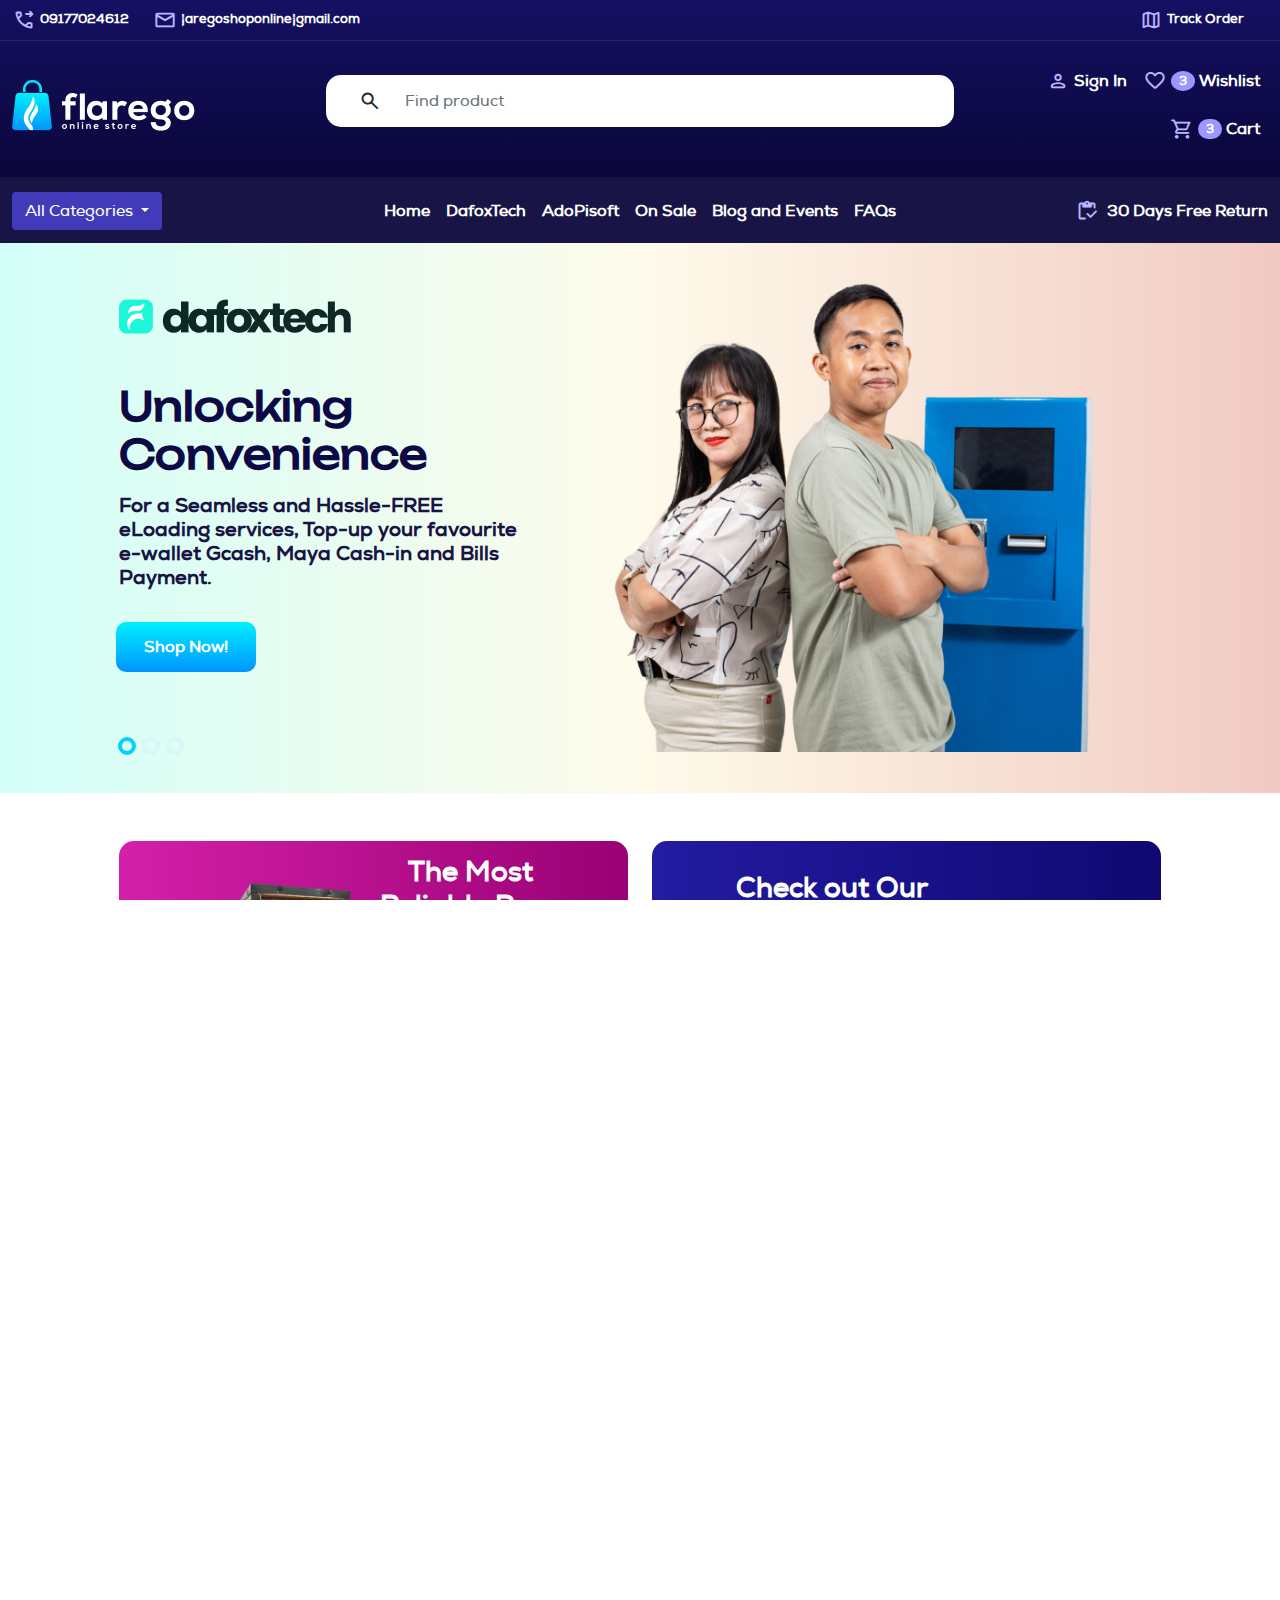
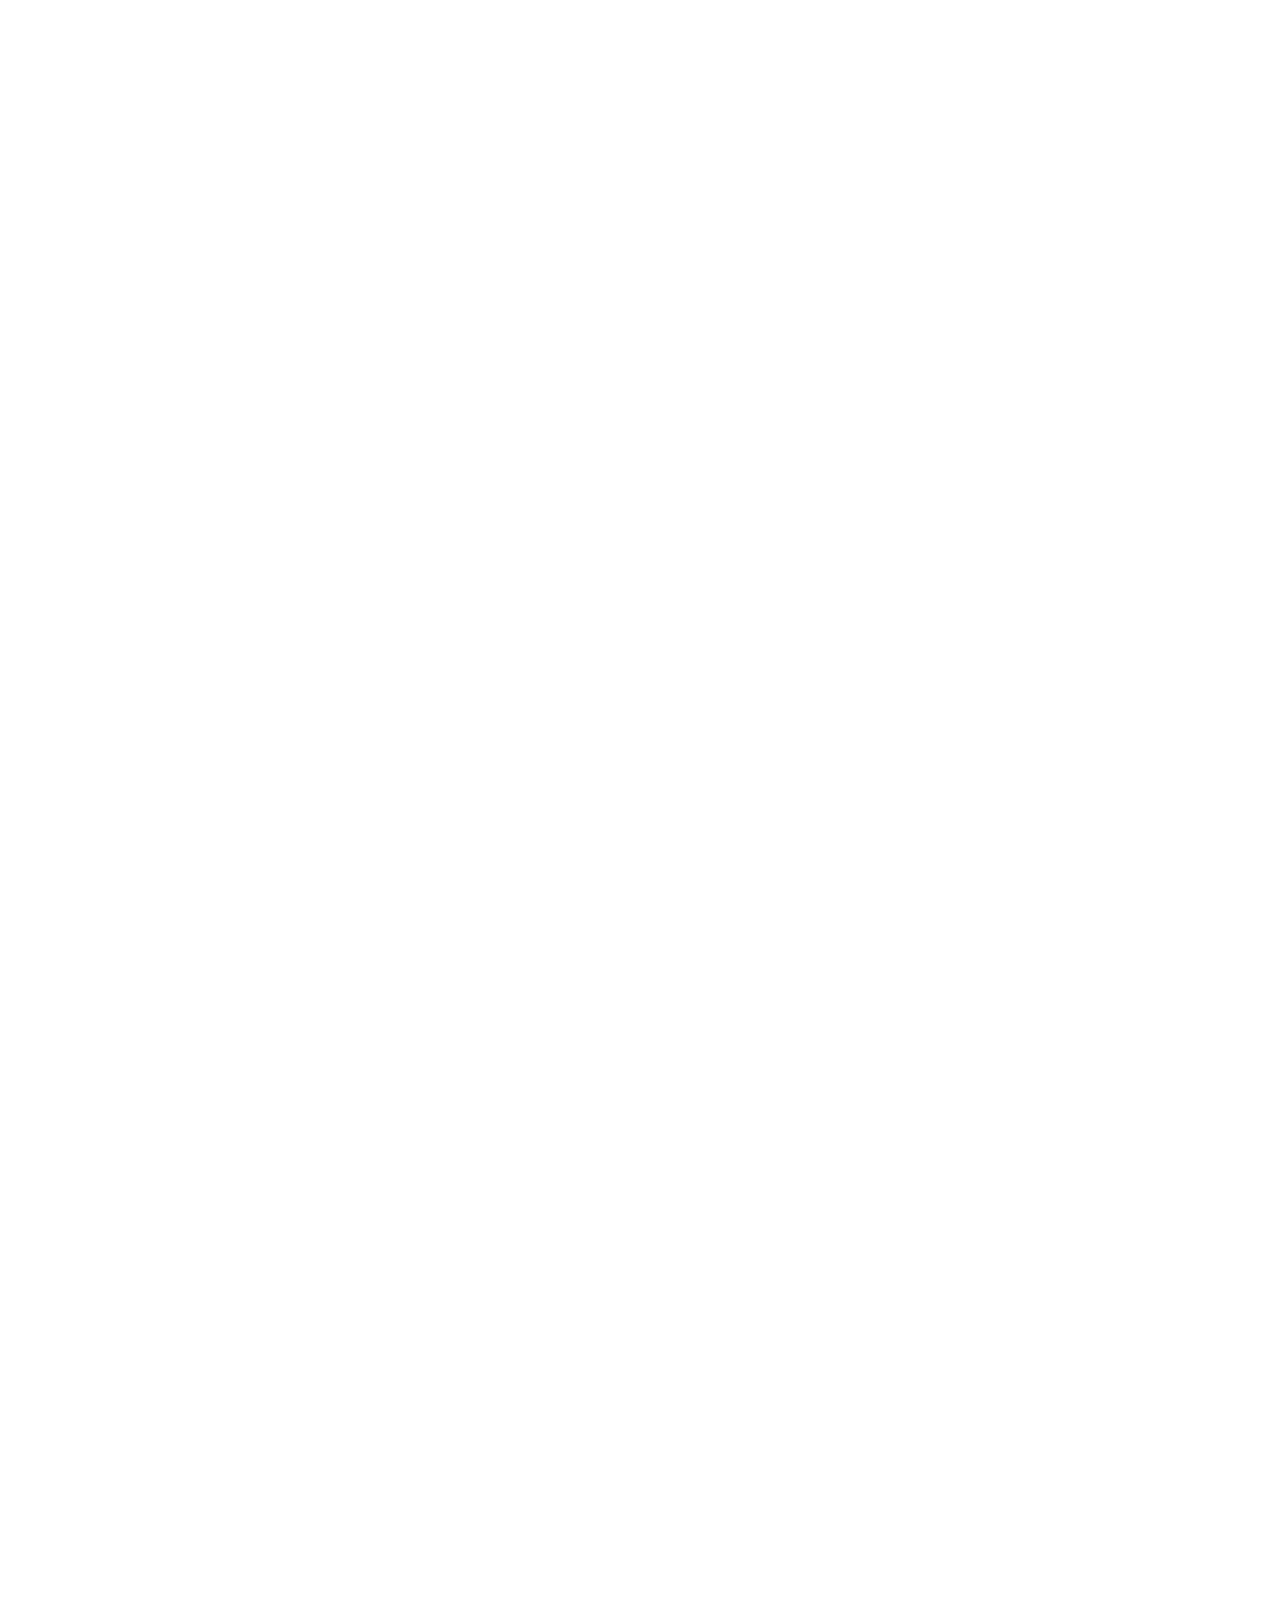
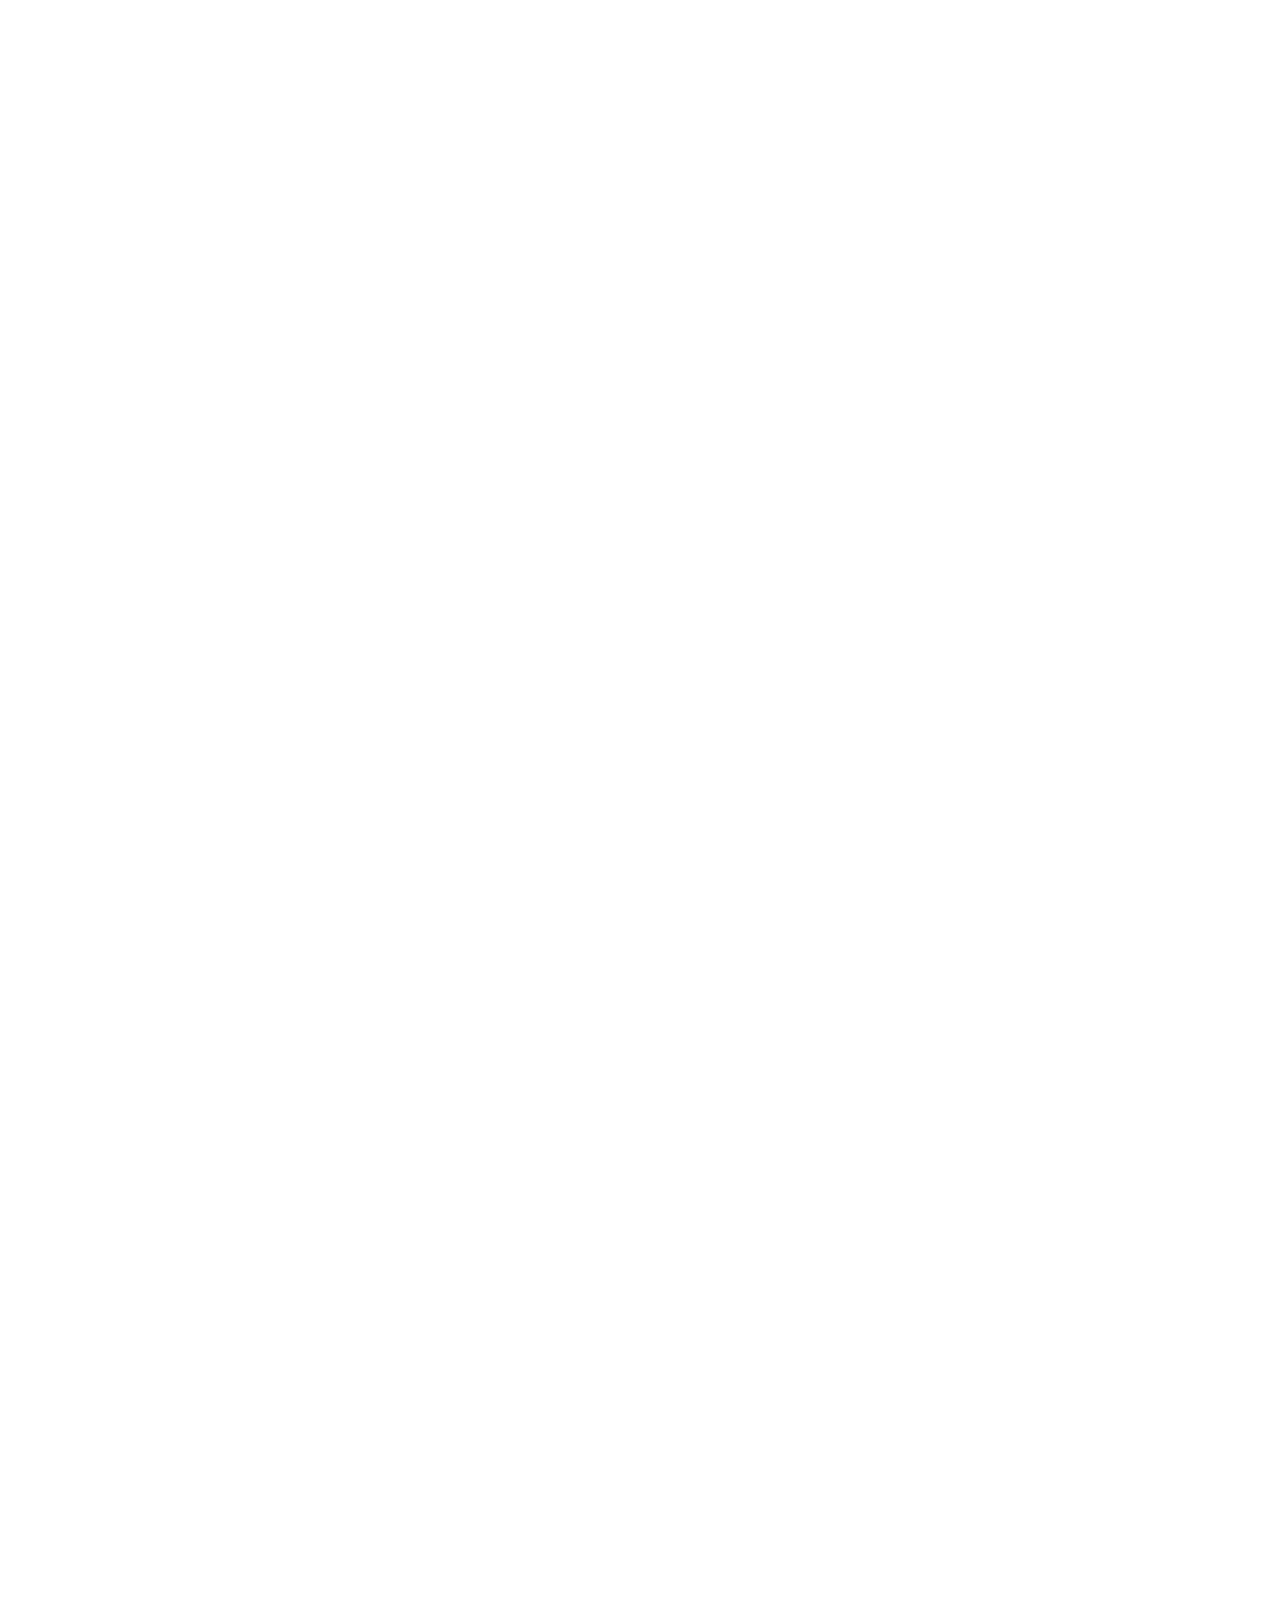
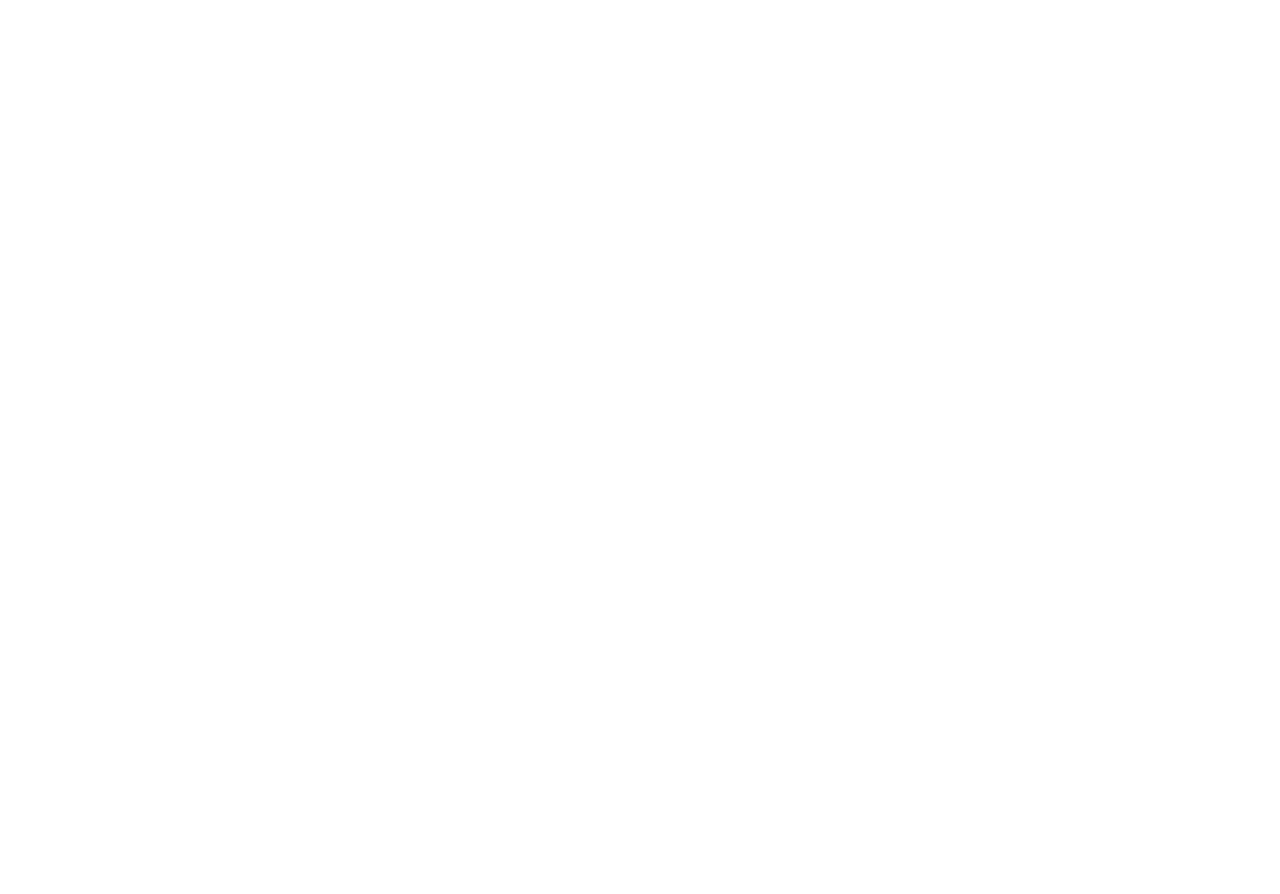
==== commit 71eb039f: "modified navigations and image width" ====
--- a/index.html
+++ b/index.html
@@ -2,3071 +2,1342 @@
 <html lang="en">
 
 <head>
-  <!-- Required meta tags -->
-  <meta charset="utf-8">
-  <meta name="viewport" content="width=device-width, initial-scale=1">
-
-  <!-- Bootstrap CSS -->
-  
-  <link href="css/bootstrap.min.css" rel="stylesheet">
-  <link rel="stylesheet" href="css/style.css">
-  <!-- FontAwesome CSS -->
-  <link rel="stylesheet" href="https://fonts.googleapis.com/css2?family=Material+Symbols+Rounded:opsz,wght,FILL,GRAD@20..48,100..700,0..1,-50..200" />
-
-  <title>Flarego Online Shop | Build Your Own Business</title>
+    <!-- Required meta tags -->
+    <meta charset="utf-8">
+    <meta name="viewport" content="width=device-width, initial-scale=1"> <!-- Bootstrap CSS -->
+    <link href="css/bootstrap.min.css" rel="stylesheet">
+    <link rel="stylesheet" href="css/style.css"> <!-- FontAwesome CSS -->
+    <link rel="stylesheet" href="https://fonts.googleapis.com/css2?family=Material+Symbols+Rounded:opsz,wght,FILL,GRAD@20..48,100..700,0..1,-50..200" />
+    <title>Flarego Online Shop | Build Your Own Business</title>
 </head>
-
 <style>
-  .material-symbols-rounded {
-    font-variation-settings:
-    'FILL' 0,
-    'wght' 400,
-    'GRAD' 0,
-    'opsz' 24
-  }
-  
-  .material-symbols-rounded.fill {
-    font-variation-settings:
-    'FILL' 1,
-    'wght' 400,
-    'GRAD' 0,
-    'opsz' 24
-  }
+    .material-symbols-rounded {
+      font-variation-settings:
+      'FILL' 0,
+      'wght' 400,
+      'GRAD' 0,
+      'opsz' 20
+    }
+    
+    .material-symbols-rounded.fill {
+      font-variation-settings:
+      'FILL' 1,
+      'wght' 400,
+      'GRAD' 0,
+      'opsz' 20
+    }
 </style>
 
 <body>
-  <!-- Header -->
-  <section class="header-wrapper">
-    <header>
-      <div class="header-bg text-white">
-        <!-- Top Header -->
-        <div class="top-header py-2">
-          <div class="container">
-            <div class="d-flex flex-wrap align-items-center justify-content-center justify-content-lg-start">
-              <div class="col-lg-6 d-flex flex-row">
-                <a href="#" class="text-white me-4 fs-7 d-flex align-items-center"><span class="material-symbols-rounded me-1">
-                  phone_forwarded
-                  </span>09177024612</a>
-                <a href="#" class="text-white fs-7 d-flex align-items-center"><span class="material-symbols-rounded me-1">
-                  mail
-                  </span>
-                  flaregoshoponline@gmail.com</a>
+    <!-- Header -->
+    <section class="header-wrapper">
+        <header>
+            <div class="header-bg text-white">
+                <!-- Top Header -->
+                <div class="top-header py-2">
+                    <div class="container">
+                        <div class="d-flex flex-wrap align-items-center justify-content-center justify-content-lg-start">
+                            <div class="col-lg-6 d-flex flex-row"> <a href="#" class="text-white me-4 fs-7 d-flex align-items-center"><span class="material-symbols-rounded me-1"> phone_forwarded </span>09177024612</a> <a href="#" class="text-white fs-7 d-flex align-items-center"><span class="material-symbols-rounded me-1"> mail </span> flaregoshoponline@gmail.com</a> </div>
+                            <div class="col-lg-6 fs-7 d-lg-block d-none"> <a href="#" class="text-white me-4 fs-7 d-flex align-items-center justify-content-end"> <span class="material-symbols-rounded me-1"> map </span> Track Order </a> </div>
+                        </div>
+                    </div>
+                    <div class="divider mt-2 d-none d-lg-block"></div> <!-- Search -->
+                    <div class="container py-3 d-none d-lg-block">
+                        <div class="d-flex align-items-center justify-content-lg-center justify-content-between">
+                            <!-- Logo -->
+                            <div class="col-lg-3"> <a href="./index.html"><img src="img/flarego-shop-logo.png" alt=""></a> </div> <!-- Form -->
+                            <div class="col-lg-6 d-lg-block d-none">
+                                <form>
+                                    <div class="form-row">
+                                        <div class="col-auto">
+                                            <div class="input-group mb-2 searchform-wrapper">
+                                                <div class="input-group-prepend">
+                                                    <div class="input-group-text searchico"> <span class="material-symbols-rounded text-dark ps-3 "> search </span> </div>
+                                                </div> <input type="text" class="form-control" id="inlineFormInputGroup" placeholder="Find product">
+                                            </div>
+                                        </div>
+                                    </div>
+                                </form>
+                            </div> <!-- Cart Menu -->
+                            <ul class="nav d-flex justify-content-end col-lg-3">
+                                <li> <a href="./account.html" class="nav-link px-2 text-white align-items-center d-flex"> <span class="material-symbols-rounded me-1"> person </span> Sign In </a> </li>
+                                <li> <a href="#wishlist" class="nav-link px-2 text-white align-items-center d-flex"> <span class="material-symbols-rounded me-1"> favorite </span> <!-- Badge --> <span class="badge rounded-circle bg-purple me-1">3</span> Wishlist </a> </li>
+                                <li> <a href="./cart.html" class="nav-link px-2 text-white align-items-center d-flex"> <span class="material-symbols-rounded me-1"> shopping_cart </span> <!-- Badge --> <span class="badge rounded-pill bg-purple me-1">3</span> Cart </a> </li>
+                            </ul>
+                        </div>
+                    </div>
+                </div> <!-- Main Menu -->
+                <div class="lower-bg py-2 d-lg-block d-none">
+                    <div class="container">
+                        <div class="d-flex flex-wrap align-items-center justify-content-center justify-content-lg-start">
+                            <div class="col-lg-3">
+                                <div class="dropdown show"> <a class="btn dropdown-toggle btn-cat" href="#" role="button" id="dropdownMenuLink" data-toggle="dropdown" aria-haspopup="true" aria-expanded="false"> All Categories </a>
+                                    <div class="dropdown-menu" aria-labelledby="dropdownMenuLink"> <a class="dropdown-item" href="#">Action</a> <a class="dropdown-item" href="#">Another action</a> <a class="dropdown-item" href="#">Something else here</a> </div>
+                                </div>
+                            </div>
+                            <ul class="nav col-12 col-lg-6 justify-content-center">
+                                <li><a href="./index.html" class="nav-link px-2 text-white">Home</a></li>
+                                <li><a href="./dafox-product-listing-page.html" class="nav-link px-2 text-white">DafoxTech</a></li>
+                                <li><a href="./adopisoft-product-listing.html" class="nav-link px-2 text-white">AdoPisoft</a></li>
+                                <li><a href="#" class="nav-link px-2 text-white">On Sale</a></li>
+                                <li><a href="#" class="nav-link px-2 text-white">Blog and Events</a></li>
+                                <li><a href="#" class="nav-link px-2 text-white">FAQs</a></li>
+                            </ul>
+                            <div class="col-12 col-lg-3 d-flex justify-content-end text-end"> <a href="" class="text-white d-flex align-items-center"><span class="material-symbols-rounded me-2"> inventory </span> 30 Days Free Return</a> </div>
+                        </div>
+                    </div>
+                </div>
+        </header> <!-- Mobile Header -->
+        <header>
+          <div class="header-bg text-white d-block d-lg-none">
+              <!-- Search -->
+              <div class="container py-2 ">
+                  <div class="d-flex flex-nowrap align-items-center justify-content-center justify-content-lg-start">
+                      <!-- Logo -->
+                      <div class="col-lg-4"> <a href=""><img src="img/flarego-shop-logo.png" class="img-fluid "></a> </div> <!-- Cart Menu -->
+                      <ul class="nav col-8 col-lg-4 d-flex align-items-center justify-content-end">
+                          <li><a href="./account.html" class="nav-link px-1 text-white d-flex align-items-center"><span class="material-symbols-rounded me-1"> person </span></a></li>
+                          <li> <a href="#wishlist" class="nav-link px-1 text-white d-flex align-items-center"> <span class="material-symbols-rounded me-1"> favorite </span> <!-- Badge --> <span class="badge rounded-pill bg-purple ">3</span> </a> </li>
+                          <li> <a href="#" class="nav-link px-1 text-white d-flex align-items-center"> <span class="material-symbols-rounded me-1"> shopping_cart </span> <!-- Badge --> <span class="badge rounded-pill bg-purple ">3</span> </a>
+                      </ul>
+                  </div>
               </div>
-              <div class="col-lg-6 fs-7 d-lg-block d-none">
-                <a href="#" class="text-white me-4 fs-7 d-flex align-items-center justify-content-end">
-                <span class="material-symbols-rounded me-1">
-                map
-                </span> Track Order
-              </a>
+          </div> <!-- Main Menu -->
+          <div class="lower-bg py-2 d-block d-lg-none">
+              <div class="container">
+                  <!-- Navbar -->
+                  <div class="row d-flex justify-content-start align-items-center">
+                      <div class="col-1"> <button class="navbar-toggler d-flex align-items-center ms-3 my-3" type="button" data-bs-toggle="collapse" data-bs-target="#navbarNav" aria-controls="navbarNav" aria-expanded="false" aria-label="Toggle navigation"> <span class="material-symbols-rounded"> menu </span> </button> </div>
+                      <div class="col-11">
+                          <form>
+                              <div class="d-flex justify-content-end align-items-center">
+                                  <div class="w-100 mx-1">
+                                      <div class="input-group mb-2 searchform-wrapper">
+                                          <div class="input-group-prepend">
+                                              <div class="input-group-text searchico"><span class="material-symbols-rounded text-dark"> search </span></div>
+                                          </div> <input type="text" class="form-control" id="inlineFormInputGroup" placeholder="Find product">
+                                      </div>
+                                  </div>
+                              </div>
+                          </form>
+                      </div>
+                  </div>
+                  <div class="collapse navbar-collapse " id="navbarNav">
+                      <ul class="navbar-nav ms-auto">
+                          <li class="nav-item"> <a class="nav-link active text-white" aria-current="page" href="./index.html">Home</a> </li>
+                          <li class="nav-item"> <a class="nav-link text-white" href="./dafox-product-listing-page.html">DafoxTech</a> </li>
+                          <li class="nav-item"> <a class="nav-link text-white" href="./adopisoft-product-listing.html">AdoPisoft</a> </li>
+                          <li class="nav-item"> <a class="nav-link text-white" href="#">On Sale</a> </li>
+                          <li class="nav-item"> <a class="nav-link text-white" href="#">Blog and Events/a> </li>
+                          <li class="nav-item"> <a class="nav-link text-white" href="#">FAQs</a> </li>
+                      </ul>
+                  </div>
+              </div>
+          </div>
+        </header>
+    </section> <!-- Main -->
+    <div id="home_slider" class="carousel" data-bs-ride="">
+        <div class="carousel-indicators"> 
+          <button type="button" data-bs-target="#home_slider" data-bs-slide-to="0" class="active" aria-current="true" aria-label="Slide 1"></button> 
+          <button type="button" data-bs-target="#home_slider" data-bs-slide-to="1" aria-label="Slide 2"></button> 
+          <button type="button" data-bs-target="#home_slider" data-bs-slide-to="2" aria-label="Slide 3"></button> 
+        </div>
+        <div class="carousel-inner carousel-wrapper">
+            <!-- Slide 1-->
+            <div class="carousel-item active home-slider" style=" background: linear-gradient(to right, #D2FFF8, #FEFBEB, #F1CAC2);">
+                <div class="container">
+                    <div class="row">
+                        <div class="col-lg-1"></div>
+                        <div class="col-lg-4 d-flex flex-column justify-content-center mt-4">
+                            <div class="pb-4">
+                                <div class="pb-5 d-flex justify-content-center justify-content-lg-start"> <img src="img/dafox.png" alt="DafoxTech"> </div>
+                                <h1 class="fs-1 text-center text-lg-start mb-3"><b>Unlocking Convenience</b></h1>
+                                <h5 class="fs-5 d-flex flex-wrap text-center text-lg-start">For a Seamless and Hassle-FREE eLoading services, Top-up your favourite e-wallet Gcash, Maya Cash-in and Bills Payment.</h5>
+                            </div>
+                            <div class="col-lg-4 d-flex flex-column align-items-center justify-content-center justify-content-lg-start px-5"> <a class="btn btn-primary btn-cta bradius mb-3 mb-lg-5" type="button" href="./dafox-product-listing-page.html">Shop Now!</a> <a class="btn btn-primary btn-transparent-outline bradius d-lg-none d-block" type="button" href="./dafox-product-listing-page.html">Discover More</a> </div>
+                        </div>
+                        <div class="col-lg-6 text-center mt-3"> <img src="img/atf-img.png" alt="" class="slider-img"> </div>
+                    </div>
+                </div>
+            </div> <!-- Slide 2-->
+            <div class="carousel-item home-slider" style="background: linear-gradient(to left, #E930BB, #D420A8, #990174);">
+                <div class="container">
+                    <div class="row">
+                        <div class="col-lg-1"></div>
+                        <div class="col-lg-4 d-flex flex-column justify-content-center mt-4">
+                            <div class="pb-4">
+                                <div class="pb-5 d-flex justify-content-center justify-content-lg-start"> <img src="img/ado-logo.png" alt="AdoPisoft"> </div>
+                                <h1 class="fs-1 text-center text-lg-start mb-3" style="color:#fff;"><b>Enjoy Up to 20<span class="material-symbols-rounded text-white fs-1"> percent </span>Off on Your First Purchase!</b></h1>
+                                <h5 class="fs-5 d-flex flex-wrap text-center text-lg-start" style="color:#fff;">For a Seamless & Hassle-FREE eLoading services, Gcash, Maya Cash-in and Bills Payment.</h5>
+                            </div>
+                            <div class="col-lg-4 d-flex flex-column align-items-center justify-content-center justify-content-lg-start px-5"> <a class="btn btn-primary btn-sm btn-white bradius mb-3 mb-lg-5" type="button" href="./adopisoft-product-listing.html">Shop Now!</a> <a class="btn btn-primary btn-sm btn-white bradius d-lg-none d-block" style="background-color: transparent; color: white;" type="button" href="./adopisoft-product-listing.html">Discover More</a> </div>
+                        </div>
+                        <div class="col-lg-6 text-center mt-3"> <img src="img/ado-banner.png" alt="" class="slider-img"> </div>
+                    </div>
+                </div>
             </div>
-          </div>
         </div>
-        <!-- Search -->
-        <div class="container py-3 d-none d-lg-block">
-          <div class="d-flex align-items-center justify-content-lg-center justify-content-between">
-            <!-- Logo -->
-            <div class="col-lg-3">
-              <a href="./index.html"><img src="img/flarego-shop-logo.png" alt=""></a>
+    </div> <!-- CTA -->
+    <div class="container mt-5">
+        <div class="row d-flex align-items-center">
+            <div class="col-md-1"></div>
+            <div class="col-lg-10">
+                <div class="row">
+                    <div class="col-lg-6">
+                        <div class="card custom-card cta1">
+                            <div class="container text-center">
+                                <div class="row d-flex align-items-center flex-column flex-column-reverse flex-lg-row">
+                                    <div class="col card-body custom-card-body"> <img src="img/cta1.png" class="img-fluid " alt="Image 1"> </div>
+                                    <div class="col card-body custom-card-body pe-0 pe-lg-5">
+                                        <h3 class="card-title text-center">The Most Reliable Peso WiFi Hotspot </h3>
+                                        <div class="btn-group"> <a href="#" class="btn btn-white bradius my-3">Shop Now!</a> </div>
+                                    </div>
+                                </div>
+                            </div>
+                        </div>
+                        <div class="card custom-card cta2 ">
+                            <div class="container text-center">
+                                <div class="row d-flex align-items-center flex-column flex-lg-row">
+                                    <div class="col card-body custom-card-body ps-0 ps-lg-5">
+                                        <h3 class="card-title darkblue-font text-center">The Most Reliable Peso WiFi Hotspot </h3>
+                                        <div class="btn-group"> <a href="#" class="btn btn-primary btn-cta bradius my-3">Shop Now!</a> </div>
+                                    </div>
+                                    <div class="col card-body custom-card-body "> <img src="img/cta2.png" class="img-fluid" alt="Image 1"> </div>
+                                </div>
+                            </div>
+                        </div>
+                    </div>
+                    <div class="col-lg-6">
+                        <div class="card custom-card cta3 d-flex align-items-center"> <img src="img/cta3.png" class="" alt="Image 2" style="position: absolute; bottom: 0;">
+                            <div class="card-body px-5 pt-4" style="position: absolute; top: 0;">
+                                <div class="d-flex flex-column flex-lg-row align-items-center">
+                                    <div class="p-2">
+                                        <h3 class="card-title text-center">Check out Our Ready Made Machines</h3>
+                                    </div>
+                                    <div class=""> <a href="#" class="btn btn-white bradius">Shop Now!</a> </div>
+                                </div>
+                            </div>
+                        </div>
+                    </div>
+                </div>
             </div>
-            <!-- Form -->
-            <div class="col-lg-6 d-lg-block d-none">
-              <form>
-                <div class="form-row">
-                  <div class="col-auto">
-                    <div class="input-group mb-2 searchform-wrapper">
-                      <div class="input-group-prepend">
-                        <div class="input-group-text searchico">
-                          <span class="material-symbols-rounded text-dark ps-3 ">
-                            search
-                            </span>
-                        </div>
-                      </div>
-                      <input type="text" class="form-control" id="inlineFormInputGroup" placeholder="Find product">
-                    </div>
-                  </div>
-                </div>
-              </form>
+            <div class="col-md-1"></div>
+        </div>
+    </div> <!-- Flash Sales -->
+    <div class="container products-slider pt-3">
+        <div class="row align-items-center">
+            <div class="col-lg-1"></div>
+            <div class="col-lg-10">
+                <div id="flashsales" class="carousel slide" data-bs-ride="carousel">
+                    <div class="d-flex flex-column">
+                        <div class="d-flex align-items-center gap-3" style="color: #413BB9 ;"><svg width="20" height="40" viewBox="0 0 20 40" fill="none" xmlns="http://www.w3.org/2000/svg">
+                                <rect width="20" height="40" rx="4" fill="#413BB9" />
+                            </svg>Today's </div>
+                        <div class="d-flex flex-lg-row flex-column-reverse mt-3 mb-4 col-lg-5 align-items-lg-center">
+                            <h5 class="me-5">Flash Sales</h5>
+                            <div class="d-flex flex-row">
+                                <div class="me-2">
+                                    <h5 class="f16">Days</h5>
+                                    <h5 class="f14">03</h5>
+                                </div>
+                                <h5 class="colon d-flex align-self-end">:</h5>
+                                <div class="me-2">
+                                    <h5 class="f16">Hours</h5>
+                                    <h5 class="f14">23</h5>
+                                </div>
+                                <h5 class="colon d-flex align-self-end">:</h5>
+                                <div class="me-2">
+                                    <h5 class="f16">Minutes</h5>
+                                    <h5 class="f14">19</h5>
+                                </div>
+                                <h5 class="colon d-flex align-self-end">:</h5>
+                                <div class="me-2">
+                                    <h5 class="f16">Seconds</h5>
+                                    <h5 class="f14">56</h5>
+                                </div>
+                            </div>
+                        </div>
+                    </div>
+                    <div class="carousel-inner">
+                        <div class="carousel-item active">
+                            <!-- Container -->
+                            <div class="prod-wrapper mt-5">
+                                <div class="row row-cols-lg-4 row-cols-md-3 row-cols-sm-2 row-cols-1 g-4">
+                                    <div class="col">
+                                        <div class="card card-hover position-relative"> <img src="img/prod01.png" class="card-img-top" alt="Item Image" style="background-color: #ECF1F3;  border-radius: 8px;">
+                                            <div class="card-body">
+                                                <h5 class="card-title f18 prod-title">ESP32 Development Board 30P/38P with Activation Key Code</h5>
+                                                <p class="card-text prod-desc f12">All accessories included</p>
+                                                <p><b class="price f18">PHP999.00</b> <span class="discounted-price">PHP1299</span></p>
+                                                <div class="d-flex justify-content-start"> <span class="material-symbols-rounded fill"> grade </span> <span class="material-symbols-rounded fill"> grade </span> <span class="material-symbols-rounded fill"> grade </span> <span class="material-symbols-rounded fill"> grade </span> <span class="material-symbols-rounded fill"> grade </span> </div>
+                                            </div>
+                                            <div class="position-absolute top-0 end-0 p-2">
+                                                <div class="ico-wrapper"> <a href="#" class="text-dark"> <span class="material-symbols-rounded"> favorite </span> </a> </div>
+                                                <div class="ico-wrapper"> <a href="#" class="text-dark"> <span class="material-symbols-rounded"> visibility </span> </a> </div>
+                                            </div>
+                                            <div class="badge-store"> <img src="img/dafox-ico.png" alt="" class="me-2"> <span class="badge bg-danger p-2">30<i class="bi bi-percent"></i></span> </div> <button class="btn btn-primary add-to-cart btn-cta bradius">Add to Cart</button>
+                                        </div>
+                                    </div>
+                                    <div class="col">
+                                        <div class="card card-hover position-relative"> <img src="img/prod01.png" class="card-img-top" alt="Item Image" style="background-color: #ECF1F3;  border-radius: 8px;">
+                                            <div class="card-body">
+                                                <h5 class="card-title f18 prod-title">DafoxTech Official PCB Board</h5>
+                                                <p class="card-text prod-desc f12 prod-desc">All accessories included</p>
+                                                <p><b class="price f18">PHP999.00</b> <span class="discounted-price">PHP1299</span></p>
+                                                <div class="d-flex justify-content-start"> <span class="material-symbols-rounded fill"> grade </span> <span class="material-symbols-rounded fill"> grade </span> <span class="material-symbols-rounded fill"> grade </span> <span class="material-symbols-rounded fill"> grade </span> <span class="material-symbols-rounded"> star_half</span> </div>
+                                            </div>
+                                            <div class="position-absolute top-0 end-0 p-2">
+                                                <div class="ico-wrapper"><a href="#" class="text-dark"><span class="material-symbols-rounded"> visibility </span></a> </div>
+                                                <div class="ico-wrapper"><a href="#" class="text-dark"><span class="material-symbols-rounded"> favorite </span></span></a> </div>
+                                            </div>
+                                            <div class="badge-store"> <img src="img/dafox-ico.png" alt="" class="me-2"> <span class="badge bg-danger p-2">Store</span> </div> <button class="btn btn-primary add-to-cart btn-cta bradius">Add to Cart</button>
+                                        </div>
+                                    </div>
+                                    <div class="col">
+                                        <div class="card card-hover position-relative"> <img src="img/prod01.png" class="card-img-top" alt="Item Image" style="background-color: #ECF1F3;  border-radius: 8px;">
+                                            <div class="card-body">
+                                                <h5 class="card-title f18 prod-title">ESP32 Development Board 30P/38P with Activation Key Code</h5>
+                                                <p class="card-text prod-desc f12 prod-desc">All accessories included</p>
+                                                <p><b class="price f18">PHP999.00</b> <span class="discounted-price">PHP1299</span></p>
+                                                <div class="d-flex justify-content-start"> <span class="material-symbols-rounded fill"> grade </span> <span class="material-symbols-rounded fill"> grade </span> <span class="material-symbols-rounded fill"> grade </span> <span class="material-symbols-rounded fill"> grade </span> <span class="material-symbols-rounded"> star_half</span> </div>
+                                            </div>
+                                            <div class="position-absolute top-0 end-0 p-2">
+                                                <div class="ico-wrapper"><a href="#" class="text-dark"><span class="material-symbols-rounded"> visibility </span></a></div>
+                                                <div class="ico-wrapper"><a href="#" class="text-dark"><span class="material-symbols-rounded"> favorite </span></a></div>
+                                            </div>
+                                            <div class="badge-store"> <img src="img/dafox-ico.png" alt="" class="me-2"> <span class="badge bg-danger p-2">Store</span> </div> <button class="btn btn-primary add-to-cart btn-cta bradius">Add to Cart</button>
+                                        </div>
+                                    </div>
+                                    <div class="col">
+                                        <div class="card card-hover position-relative"> <img src="img/prod01.png" class="card-img-top" alt="Item Image" style="background-color: #ECF1F3;  border-radius: 8px;">
+                                            <div class="card-body">
+                                                <h5 class="card-title f18 prod-title">ESP32 Development Board 30P/38P with Activation Key Code</h5>
+                                                <p class="card-text prod-desc f12 prod-desc">All accessories included</p>
+                                                <p><b class="price f18">PHP999.00</b> <span class="discounted-price">PHP1299</span></p>
+                                                <div class="d-flex justify-content-start"> <span class="material-symbols-rounded fill"> grade </span> <span class="material-symbols-rounded fill"> grade </span> <span class="material-symbols-rounded fill"> grade </span> <span class="material-symbols-rounded fill"> grade </span> <span class="material-symbols-rounded"> star_half</span> </div>
+                                            </div>
+                                            <div class="position-absolute top-0 end-0 p-2">
+                                                <div class="ico-wrapper"><a href="#" class="text-dark"><span class="material-symbols-rounded"> visibility </span></a></div>
+                                                <div class="ico-wrapper"><a href="#" class="text-dark"><span class="material-symbols-rounded"> favorite </span></a></div>
+                                            </div>
+                                            <div class="badge-store"> <img src="img/dafox-ico.png" alt="" class="me-2"> <span class="badge bg-danger p-2">Store</span> </div> <button class="btn btn-primary add-to-cart btn-cta bradius">Add to Cart</button>
+                                        </div>
+                                    </div>
+                                </div>
+                            </div>
+                        </div>
+                        <div class="carousel-item">
+                            <!-- Container -->
+                            <div class="prod-wrapper mt-5">
+                                <div class="row row-cols-lg-4 row-cols-md-3 row-cols-sm-2 row-cols-1 g-4">
+                                    <div class="col">
+                                        <div class="card card-hover position-relative"> <img src="img/prod01.png" class="card-img-top" alt="Item Image" style="background-color: #ECF1F3;  border-radius: 8px;">
+                                            <div class="card-body">
+                                                <h5 class="card-title f18 prod-title">ESP32 Development Board 30P/38P with Activation Key Code</h5>
+                                                <p class="card-text prod-desc f12 prod-desc">All accessories included</p>
+                                                <p><b class="price f18">PHP999.00</b> <span class="discounted-price">PHP1299</span></p>
+                                                <div class="d-flex justify-content-start"> <span class="material-symbols-rounded fill"> grade </span> <span class="material-symbols-rounded fill"> grade </span> <span class="material-symbols-rounded fill"> grade </span> <span class="material-symbols-rounded fill"> grade </span> <span class="material-symbols-rounded"> star_half</span> </div>
+                                            </div>
+                                            <div class="position-absolute top-0 end-0 p-2">
+                                                <div class="ico-wrapper"><a href="#" class="text-dark"><span class="material-symbols-rounded"> visibility </span></a></div>
+                                                <div class="ico-wrapper"><a href="#" class="text-dark"><span class="material-symbols-rounded"> favorite </span></a></div>
+                                            </div>
+                                            <div class="badge-store"> <img src="img/dafox-ico.png" alt="" class="me-2"> <span class="badge bg-danger p-2">Store</span> </div> <button class="btn btn-primary add-to-cart btn-cta bradius">Add to Cart</button>
+                                        </div>
+                                    </div>
+                                    <div class="col">
+                                        <div class="card card-hover position-relative"> <img src="img/prod01.png" class="card-img-top" alt="Item Image" style="background-color: #ECF1F3;  border-radius: 8px;">
+                                            <div class="card-body">
+                                                <h5 class="card-title f18 prod-title">ESP32 Development Board 30P/38P with Activation Key Code</h5>
+                                                <p class="card-text prod-desc f12 prod-desc">All accessories included</p>
+                                                <p><b class="price f18">PHP999.00</b> <span class="discounted-price">PHP1299</span></p>
+                                                <div class="d-flex justify-content-start"> <span class="material-symbols-rounded fill"> grade </span> <span class="material-symbols-rounded fill"> grade </span> <span class="material-symbols-rounded fill"> grade </span> <span class="material-symbols-rounded fill"> grade </span> <span class="material-symbols-rounded"> star_half</span> </div>
+                                            </div>
+                                            <div class="position-absolute top-0 end-0 p-2">
+                                                <div class="ico-wrapper"><a href="#" class="text-dark"><span class="material-symbols-rounded"> visibility </span></a></div>
+                                                <div class="ico-wrapper"><a href="#" class="text-dark"><span class="material-symbols-rounded"> favorite </span></a></div>
+                                            </div>
+                                            <div class="badge-store"> <img src="img/dafox-ico.png" alt="" class="me-2"> <span class="badge bg-danger p-2">Store</span> </div> <button class="btn btn-primary add-to-cart btn-cta bradius">Add to Cart</button>
+                                        </div>
+                                    </div>
+                                    <div class="col">
+                                        <div class="card card-hover position-relative"> <img src="img/prod01.png" class="card-img-top" alt="Item Image" style="background-color: #ECF1F3;  border-radius: 8px;">
+                                            <div class="card-body">
+                                                <h5 class="card-title f18 prod-title">ESP32 Development Board 30P/38P with Activation Key Code</h5>
+                                                <p class="card-text prod-desc f12 prod-desc">All accessories included</p>
+                                                <p><b class="price f18">PHP999.00</b> <span class="discounted-price">PHP1299</span></p>
+                                                <div class="d-flex justify-content-start"> <span class="material-symbols-rounded fill"> grade </span> <span class="material-symbols-rounded fill"> grade </span> <span class="material-symbols-rounded fill"> grade </span> <span class="material-symbols-rounded fill"> grade </span> <span class="material-symbols-rounded"> star_half</span> </div>
+                                            </div>
+                                            <div class="position-absolute top-0 end-0 p-2">
+                                                <div class="ico-wrapper"><a href="#" class="text-dark"><span class="material-symbols-rounded"> visibility </span></a></div>
+                                                <div class="ico-wrapper"><a href="#" class="text-dark"><span class="material-symbols-rounded"> favorite </span></a></div>
+                                            </div>
+                                            <div class="badge-store"> <img src="img/dafox-ico.png" alt="" class="me-2"> <span class="badge bg-danger p-2">Store</span> </div> <button class="btn btn-primary add-to-cart btn-cta bradius">Add to Cart</button>
+                                        </div>
+                                    </div>
+                                    <div class="col">
+                                        <div class="card card-hover position-relative"> <img src="img/prod01.png" class="card-img-top" alt="Item Image" style="background-color: #ECF1F3;  border-radius: 8px;">
+                                            <div class="card-body">
+                                                <h5 class="card-title f18 prod-title">ESP32 Development Board 30P/38P with Activation Key Code</h5>
+                                                <p class="card-text prod-desc f12 prod-desc">All accessories included</p>
+                                                <p><b class="price f18">PHP999.00</b> <span class="discounted-price">PHP1299</span></p>
+                                                <div class="d-flex justify-content-start"> <span class="material-symbols-rounded fill"> grade </span> <span class="material-symbols-rounded fill"> grade </span> <span class="material-symbols-rounded fill"> grade </span> <span class="material-symbols-rounded fill"> grade </span> <span class="material-symbols-rounded"> star_half</span> </div>
+                                            </div>
+                                            <div class="position-absolute top-0 end-0 p-2">
+                                                <div class="ico-wrapper"><a href="#" class="text-dark"><span class="material-symbols-rounded"> visibility </span></a></div>
+                                                <div class="ico-wrapper"><a href="#" class="text-dark"><span class="material-symbols-rounded"> favorite </span></a></div>
+                                            </div>
+                                            <div class="badge-store"> <img src="img/dafox-ico.png" alt="" class="me-2"> <span class="badge bg-danger p-2">Store</span> </div> <button class="btn btn-primary add-to-cart btn-cta bradius">Add to Cart</button>
+                                        </div>
+                                    </div>
+                                </div>
+                            </div>
+                        </div>
+                        <div class="carousel-item">
+                            <!-- Container -->
+                            <div class="prod-wrapper mt-5">
+                                <div class="row row-cols-lg-4 row-cols-md-3 row-cols-sm-2 row-cols-1 g-4">
+                                    <div class="col">
+                                        <div class="card card-hover position-relative"> <img src="img/prod01.png" class="card-img-top" alt="Item Image" style="background-color: #ECF1F3;  border-radius: 8px;">
+                                            <div class="card-body">
+                                                <h5 class="card-title f18 prod-title">ESP32 Development Board 30P/38P with Activation Key Code</h5>
+                                                <p class="card-text prod-desc f12 prod-desc">All accessories included</p>
+                                                <p><b class="price f18">PHP999.00</b> <span class="discounted-price">PHP1299</span></p>
+                                                <div class="d-flex justify-content-start"> <span class="material-symbols-rounded fill"> grade </span> <span class="material-symbols-rounded fill"> grade </span> <span class="material-symbols-rounded fill"> grade </span> <span class="material-symbols-rounded fill"> grade </span> <span class="material-symbols-rounded"> star_half</span> </div>
+                                            </div>
+                                            <div class="position-absolute top-0 end-0 p-2">
+                                                <div class="ico-wrapper"><a href="#" class="text-dark"><span class="material-symbols-rounded"> visibility </span></a></div>
+                                                <div class="ico-wrapper"><a href="#" class="text-dark"><span class="material-symbols-rounded"> favorite </span></a></div>
+                                            </div>
+                                            <div class="badge-store"> <img src="img/dafox-ico.png" alt="" class="me-2"> <span class="badge bg-danger p-2">Store</span> </div> <button class="btn btn-primary add-to-cart btn-cta bradius">Add to Cart</button>
+                                        </div>
+                                    </div>
+                                    <div class="col">
+                                        <div class="card card-hover position-relative"> <img src="img/prod01.png" class="card-img-top" alt="Item Image" style="background-color: #ECF1F3;  border-radius: 8px;">
+                                            <div class="card-body">
+                                                <h5 class="card-title f18 prod-title">ESP32 Development Board 30P/38P with Activation Key Code</h5>
+                                                <p class="card-text prod-desc f12 prod-desc">All accessories included</p>
+                                                <p><b class="price f18">PHP999.00</b> <span class="discounted-price">PHP1299</span></p>
+                                                <div class="d-flex justify-content-start"> <span class="material-symbols-rounded fill"> grade </span> <span class="material-symbols-rounded fill"> grade </span> <span class="material-symbols-rounded fill"> grade </span> <span class="material-symbols-rounded fill"> grade </span> <span class="material-symbols-rounded"> star_half</span> </div>
+                                            </div>
+                                            <div class="position-absolute top-0 end-0 p-2">
+                                                <div class="ico-wrapper"><a href="#" class="text-dark"><span class="material-symbols-rounded"> visibility </span></a></div>
+                                                <div class="ico-wrapper"><a href="#" class="text-dark"><span class="material-symbols-rounded"> favorite </span></a></div>
+                                            </div>
+                                            <div class="badge-store"> <img src="img/dafox-ico.png" alt="" class="me-2"> <span class="badge bg-danger p-2">Store</span> </div> <button class="btn btn-primary add-to-cart btn-cta bradius">Add to Cart</button>
+                                        </div>
+                                    </div>
+                                    <div class="col">
+                                        <div class="card card-hover position-relative"> <img src="img/prod01.png" class="card-img-top" alt="Item Image" style="background-color: #ECF1F3;  border-radius: 8px;">
+                                            <div class="card-body">
+                                                <h5 class="card-title f18 prod-title">ESP32 Development Board 30P/38P with Activation Key Code</h5>
+                                                <p class="card-text prod-desc f12 prod-desc">All accessories included</p>
+                                                <p><b class="price f18">PHP999.00</b> <span class="discounted-price">PHP1299</span></p>
+                                                <div class="d-flex justify-content-start"> <span class="material-symbols-rounded fill"> grade </span> <span class="material-symbols-rounded fill"> grade </span> <span class="material-symbols-rounded fill"> grade </span> <span class="material-symbols-rounded fill"> grade </span> <span class="material-symbols-rounded"> star_half</span> </div>
+                                            </div>
+                                            <div class="position-absolute top-0 end-0 p-2">
+                                                <div class="ico-wrapper"><a href="#" class="text-dark"><span class="material-symbols-rounded"> visibility </span></a></div>
+                                                <div class="ico-wrapper"><a href="#" class="text-dark"><span class="material-symbols-rounded"> favorite </span></a></div>
+                                            </div>
+                                            <div class="badge-store"> <img src="img/dafox-ico.png" alt="" class="me-2"> <span class="badge bg-danger p-2">Store</span> </div> <button class="btn btn-primary add-to-cart btn-cta bradius">Add to Cart</button>
+                                        </div>
+                                    </div>
+                                    <div class="col">
+                                        <div class="card card-hover position-relative"> <img src="img/prod01.png" class="card-img-top" alt="Item Image" style="background-color: #ECF1F3;  border-radius: 8px;">
+                                            <div class="card-body">
+                                                <h5 class="card-title f18 prod-title">ESP32 Development Board 30P/38P with Activation Key Code</h5>
+                                                <p class="card-text prod-desc f12 prod-desc">All accessories included</p>
+                                                <p><b class="price f18">PHP999.00</b> <span class="discounted-price">PHP1299</span></p>
+                                                <div class="d-flex justify-content-start"> <span class="material-symbols-rounded fill"> grade </span> <span class="material-symbols-rounded fill"> grade </span> <span class="material-symbols-rounded fill"> grade </span> <span class="material-symbols-rounded fill"> grade </span> <span class="material-symbols-rounded"> star_half</span> </div>
+                                            </div>
+                                            <div class="position-absolute top-0 end-0 p-2">
+                                                <div class="ico-wrapper"><a href="#" class="text-dark"><span class="material-symbols-rounded"> visibility </span></a></div>
+                                                <div class="ico-wrapper"><a href="#" class="text-dark"><span class="material-symbols-rounded"> favorite </span></a></div>
+                                            </div>
+                                            <div class="badge-store"> <img src="img/dafox-ico.png" alt="" class="me-2"> <span class="badge bg-danger p-2">Store</span> </div> <button class="btn btn-primary add-to-cart btn-cta bradius">Add to Cart</button>
+                                        </div>
+                                    </div>
+                                </div>
+                            </div>
+                        </div>
+                    </div>
+                    <div class="d-lg-block d-none"> <button class="carousel-control-prev" type="button" data-bs-target="#flashsales" data-bs-slide="prev"> <span class="material-symbols-rounded"> arrow_left_alt </span> <span class="visually-hidden">Previous</span> </button> <button class="carousel-control-next" type="button" data-bs-target="#flashsales" data-bs-slide="next"> <span class="material-symbols-rounded"> arrow_right_alt </span> <span class="visually-hidden">Next</span> </button> </div>
+                </div>
             </div>
-            <!-- Cart Menu -->
-            <ul class="nav justify-content-end col-lg-3  text-end">
-              <li><a href="./account.html" class="nav-link px-2 text-white align-items-center d-flex">
-                <span class="material-symbols-rounded me-1">
-                person
-                </span>
-                Sign In
-              </a></li>
-              <li>
-                <a href="#wishlist" class="nav-link px-2 text-white align-items-center d-flex">
-                  <span class="material-symbols-rounded me-1">
-                    favorite
-                    </span>
-                  <!-- Badge -->
-                  <span class="badge rounded-circle bg-purple me-1">3</span> Wishlist
-                </a>
-              </li>
-              <li>
-                <a href="./cart.html" class="nav-link px-2 text-white align-items-center d-flex">
-                  <span class="material-symbols-rounded me-1">
-                    shopping_cart
-                    </span>
-                  <!-- Badge -->
-                  <span class="badge rounded-pill bg-purple me-1">3</span> Cart
-                </a>
-            </ul>
-          </div>
+            <div class="col-md-1"></div>
         </div>
-      </div>
-      <!-- Main Menu -->
-      <div class="lower-bg py-2 d-lg-block d-none">
-        <div class="container">
-          <div class="d-flex flex-wrap align-items-center justify-content-center justify-content-lg-start">
-            <div class="col-lg-3">
-              <div class="dropdown show">
-                <a class="btn dropdown-toggle btn-cat" href="#" role="button" id="dropdownMenuLink"
-                  data-toggle="dropdown" aria-haspopup="true" aria-expanded="false">
-                  All Categories
-                </a>
-
-                <div class="dropdown-menu" aria-labelledby="dropdownMenuLink">
-                  <a class="dropdown-item" href="#">Action</a>
-                  <a class="dropdown-item" href="#">Another action</a>
-                  <a class="dropdown-item" href="#">Something else here</a>
-                </div>
-              </div>
-            </div>
-
-            <ul class="nav col-12 col-lg-6 justify-content-center">
-              <li><a href="./index.html" class="nav-link px-2 text-white">Home</a></li>
-              <li><a href="./dafox-product-listing-page.html" class="nav-link px-2 text-white">DafoxTech</a></li>
-              <li><a href="./adopisoft-product-listing.html" class="nav-link px-2 text-white">AdoPisoft</a></li>
-              <li><a href="#" class="nav-link px-2 text-white">On Sale</a></li>
-              <li><a href="#" class="nav-link px-2 text-white">Blog and Events</a></li>
-              <li><a href="#" class="nav-link px-2 text-white">FAQs</a></li>
-            </ul>
-
-
-            <div class="col-12 col-lg-3 d-flex justify-content-end text-end">
-              <a href="" class="text-white d-flex align-items-center"><span class="material-symbols-rounded me-2">
-                inventory
-                </span> 30 Days Free Return</a>
-            </div>
-          </div>
-        </div>
-      </div>
-    </header>
-
-    <!-- Mobile Header -->
-    <header>
-      <div class="header-bg text-white d-block d-lg-none">
-        <!-- Search -->
-        <div class="container py-2 ">
-          <div class="d-flex flex-nowrap align-items-center justify-content-center justify-content-lg-start">
-            <!-- Logo -->
-            <div class="col-lg-4">
-              <a href=""><img src="img/flarego-shop-logo.png" class="img-fluid "></a>
-            </div>
-            <!-- Cart Menu -->
-            <ul class="nav col-8 col-lg-4 d-flex align-items-center justify-content-end">
-              <li><a href="./account.html" class="nav-link px-1 text-white d-flex align-items-center"><span class="material-symbols-rounded me-1">
-                person
-                </span></a></li>
-              <li>
-                <a href="#wishlist" class="nav-link px-1 text-white d-flex align-items-center">
-                  <span class="material-symbols-rounded me-1">
-                    favorite
-                    </span>
-                  <!-- Badge -->
-                  <span class="badge rounded-pill bg-purple ">3</span>
-                </a>
-              </li>
-              <li>
-                <a href="#" class="nav-link px-1 text-white d-flex align-items-center">
-                  <span class="material-symbols-rounded me-1">
-                    shopping_cart
-                    </span>
-                  <!-- Badge -->
-                  <span class="badge rounded-pill bg-purple ">3</span>
-                </a>
-            </ul>
-          </div>
-        </div>
-      </div>
-      <!-- Main Menu -->
-      <div class="lower-bg py-2 d-block d-lg-none">
-        <div class="container">
-          <!-- Navbar -->
-              <div class="d-flex justify-content-start align-items-center">
-                <div class="col-1">
-                  <button class="navbar-toggler d-flex align-items-center ms-3 my-3" type="button" data-bs-toggle="collapse" data-bs-target="#navbarNav"
-                    aria-controls="navbarNav" aria-expanded="false" aria-label="Toggle navigation">
-                    <span class="material-symbols-rounded">
-                      menu
-                      </span>
-                  </button>
-                </div>
-                <div class="col-11">
-                  <form>
-                    <div class="d-flex justify-content-center align-items-center">
-                      <div class="col-10">
-                        <div class="input-group mb-2 searchform-wrapper">
-                          <div class="input-group-prepend">
-                            <div class="input-group-text searchico"><span class="material-symbols-rounded text-dark">
-                              search
-                              </span></div>
-                          </div>
-                          <input type="text" class="form-control" id="inlineFormInputGroup" placeholder="Find product">
-                        </div>
-                      </div>
-                    </div>
-                  </form>
-                </div>
-              </div>
-              <div class="collapse navbar-collapse" id="navbarNav">
-                <ul class="navbar-nav ms-auto">
-                  <li class="nav-item">
-                    <a class="nav-link active" aria-current="page" href="./index.html">Home</a>
-                  </li>
-                  <li class="nav-item">
-                    <a class="nav-link" href="./dafox-product-listing-page.html">DafoxTech</a>
-                  </li>
-                  <li class="nav-item">
-                    <a class="nav-link" href="./adopisoft-product-listing.html">AdoPisoft</a>
-                  </li>
-                  <li class="nav-item">
-                    <a class="nav-link" href="#">On Sale</a>
-                  </li>
-                  <li class="nav-item">
-                    <a class="nav-link" href="#">Blog and Events/a>
-                  </li>
-                  <li class="nav-item">
-                    <a class="nav-link" href="#">FAQs</a>
-                  </li>
-                </ul>
-              </div>
-            
-         
-        </div>
-      </div>
-    </header>
-  </section>
-
-
-
-  <!-- Main -->
-  <div id="home_slider" class="carousel" data-bs-ride="carousel">
-    <div class="carousel-indicators">
-      <button type="button" data-bs-target="#home_slider" data-bs-slide-to="0" class="active" aria-current="true"
-        aria-label="Slide 1"></button>
-      <button type="button" data-bs-target="#home_slider" data-bs-slide-to="1" aria-label="Slide 2"></button>
-      <button type="button" data-bs-target="#home_slider" data-bs-slide-to="2" aria-label="Slide 3"></button>
     </div>
-    <div class="carousel-inner carousel-wrapper">
-
-      <!-- Slide 1-->
-      <div class="carousel-item active home-slider"
-        style=" background: linear-gradient(to right, #D2FFF8, #FEFBEB, #F1CAC2);">
-        <div class="container">
-          <div class="row">
-            <div class="col-lg-1"></div>
-            <div class="col-lg-4 d-flex flex-column justify-content-center mt-4">
-              <div class="pb-4">
-                <div class="pb-5 d-flex justify-content-center justify-content-lg-start">
-                  <img src="img/dafox.png" alt="DafoxTech">
-                </div>
-                <h1 class="fs-1 text-center text-lg-start mb-3"><b>Unlocking Convenience</b></h1>
-                <h5 class="fs-5 d-flex flex-wrap text-center text-lg-start">For a Seamless and Hassle-FREE eLoading services, Top-up your favourite e-wallet Gcash,
-                  Maya Cash-in and Bills Payment.</h5>
-              </div>
+    <div style=" background: linear-gradient(200deg, #151062, #06032C);">
+      <div class="container">
+        <div class="row">
+          <div class="col-lg-1"></div>
+          <div class="col-lg-4 d-flex justify-content-center align-items-center mt-4">
+            <div class="pb-4">
+              <h1 class="text-white text-center text-lg-start mb-3">All New DafoxTech </br>PCB Custom Board!</h1>
+              <p class="text-white d-flex flex-wrap text-center text-lg-start">For a Seamless & Hassle-FREE eLoading services, Gcash, Maya Cash-in and Bills Payment. </p>
               <div class="row">
-                <div class="col-lg-4 d-flex align-items-center justify-content-center justify-content-lg-start"><a class="btn btn-primary btn-cta bradius" type="button" href="./dafox-product-listing-page.html">Shop Now!</a></div>
-              </div>
-            </div>
-            <div class="col-lg-6 text-center">
-              <img src="img/atf-img.png" alt="" class="img-fluid slider-img">
-            </div>
-          </div>
-        </div>
-      </div>
-
-      <!-- Slide 2-->
-
-      <div class="carousel-item home-slider" style="background: linear-gradient(to left, #E930BB, #D420A8, #990174);">
-        <div class="container">
-          <div class="row">
-            <div class="col-lg-1"></div>
-            <div class="col-lg-4 d-flex flex-column justify-content-center mt-4">
-              <div class="pb-4">
-                <div class="pb-5 d-flex justify-content-center justify-content-lg-start">
-                  <img src="img/ado-logo.png" alt="AdoPisoft">
-                </div>
-                <h1 class="fs-1 text-center text-lg-start mb-3" style="color:#fff;"><b>Enjoy Up to 20<span class="material-symbols-rounded text-white fs-1">
-                  percent
-                  </span>Off on
-                    Your First Purchase!</b></h1>
-                <h5 class="fs-5 d-flex flex-wrap text-center text-lg-start" style="color:#fff;">For a Seamless & Hassle-FREE eLoading services, Gcash,
-                  Maya Cash-in and Bills Payment.</h5>
-              </div>
-              <div class="row">
-                <div class="col-lg-4 d-flex align-items-center justify-content-center justify-content-lg-start"><a class="btn btn-primary btn-sm btn-cta bradius" type="button" href="./adopisoft-product-listing.html">Shop Now!</a></div>
-              </div>
-            </div>
-            <div class="col-lg-6 text-center">
-              <img src="img/ado-banner.png" alt="" class="img-fluid slider-img">
-            </div>
-          </div>
-        </div>
-      </div>
-
-
-    </div>
-  </div>
-  <!-- CTA -->
-  <div class="container mt-5">
-    <div class="row d-flex align-items-center">
-      <div class="col-md-1"></div>
-      <div class="col-lg-10">
-        <div class="row">
-          <div class="col-lg-6">
-            <div class="card custom-card cta1">
-              <div class="container text-center">
-                <div class="row d-flex align-items-center flex-column flex-column-reverse flex-lg-row">
-                  <div class="col card-body custom-card-body">
-                    <img src="img/cta1.png" class="img-fluid " alt="Image 1">
-                  </div>
-                  <div class="col card-body custom-card-body pe-0 pe-lg-5">
-                    <h3 class="card-title text-center">The Most Reliable Peso WiFi Hotspot </h3>
-                    <div class="btn-group">
-                      <a href="#" class="btn btn-white bradius my-3">Shop Now!</a>
-                    </div>
-                  </div>
-                </div>
-              </div>
-            </div>
-            <div class="card custom-card cta2 ">
-              <div class="container text-center">
-                <div class="row d-flex align-items-center flex-column flex-lg-row">
-                  <div class="col card-body custom-card-body ps-0 ps-lg-5">
-                    <h3 class="card-title darkblue-font text-center">The Most Reliable Peso WiFi Hotspot </h3>
-                    <div class="btn-group">
-                      <a href="#" class="btn btn-primary btn-cta bradius my-3">Shop Now!</a>
-                    </div>
-                  </div>
-                  <div class="col card-body custom-card-body ">
-                    <img src="img/cta2.png" class="img-fluid" alt="Image 1">
-                  </div>
-                </div>
+                <div class="col-lg-6"><button class="btn btn-cta bradius mb-3">Shop Now!</button></div>
+                <div class="col-lg-6"><button class="btn btn-transparent bradius">Discover more</button></div>
               </div>
             </div>
           </div>
-          <div class="col-lg-6">
-            <div class="card custom-card cta3 d-flex align-items-center">
-              <img src="img/cta3.png" class="" alt="Image 2" style="position: absolute; bottom: 0;">
-              <div class="card-body px-5 pt-4" style="position: absolute; top: 0; right: 0;">
-                <div class="d-flex flex-column flex-lg-row align-items-center">
-                  <div class="p-2">
-                    <h3 class="card-title" style="text-align: left;">Check out Our Ready Made Machines</h3>
-                  </div>
-                  <div class="">
-                    <a href="#" class="btn btn-white bradius btn-block">Shop Now!</a>
-                  </div>
-                </div>
-              </div>
+          <div class="col-lg-6 text-center mt-5"> <img src="img/cta-img.png" alt="" class="slider-img"> </div>
+        </div>
+      </div>   
+    </div> 
+    
+    <!-- Recently Added  -->
+    <div class="container products-slider pt-5">
+        <div class="row align-items-center">
+            <div class="col-md-1"></div>
+            <div class="col-md-10">
+                <div id="recently_added" class="carousel slide" data-bs-ride="carousel">
+                    <h2>Recently Added Products</h2>
+                    <div class="carousel-inner">
+                        <div class="carousel-item active">
+                            <!-- Container -->
+                            <div class="prod-wrapper mt-5">
+                                <div class="row row-cols-lg-4 row-cols-md-3 row-cols-sm-2 row-cols-1 g-4">
+                                    <div class="col">
+                                        <div class="card card-hover position-relative"> <img src="img/prod01.png" class="card-img-top" alt="Item Image" style="background-color: #ECF1F3;  border-radius: 8px;">
+                                            <div class="card-body">
+                                                <h5 class="card-title f18 prod-title">ESP32 Development Board 30P/38P with Activation Key Code</h5>
+                                                <p class="card-text prod-desc f16 prod-desc">All accessories included</p>
+                                                <p><b class="price f18">PHP999.00</b> <span class="discounted-price">PHP1299</span></p>
+                                                <div class="d-flex justify-content-start"> <span class="material-symbols-rounded fill"> grade </span> <span class="material-symbols-rounded fill"> grade </span> <span class="material-symbols-rounded fill"> grade </span> <span class="material-symbols-rounded fill"> grade </span> <span class="material-symbols-rounded"> star_half</span> </div>
+                                            </div>
+                                            <div class="position-absolute top-0 end-0 p-2">
+                                                <div class="ico-wrapper"><a href="#" class="text-dark"><span class="material-symbols-rounded"> visibility </span></a></div>
+                                                <div class="ico-wrapper"><a href="#" class="text-dark"><span class="material-symbols-rounded"> favorite </span></a></div>
+                                            </div>
+                                            <div class="badge-store"> <img src="img/dafox-ico.png" alt="" class="me-2"> <span class="badge bg-danger p-2">Store</span> </div> <button class="btn btn-primary add-to-cart btn-cta bradius">Add to Cart</button>
+                                        </div>
+                                    </div>
+                                    <div class="col">
+                                        <div class="card card-hover position-relative"> <img src="img/prod01.png" class="card-img-top" alt="Item Image" style="background-color: #ECF1F3;  border-radius: 8px;">
+                                            <div class="card-body">
+                                                <h5 class="card-title f18 prod-title">ESP32 Development Board 30P/38P with Activation Key Code</h5>
+                                                <p class="card-text prod-desc f16 prod-desc">All accessories included</p>
+                                                <p><b class="price f18">PHP999.00</b> <span class="discounted-price">PHP1299</span></p>
+                                                <div class="d-flex justify-content-start"> <span class="material-symbols-rounded fill"> grade </span> <span class="material-symbols-rounded fill"> grade </span> <span class="material-symbols-rounded fill"> grade </span> <span class="material-symbols-rounded fill"> grade </span> <span class="material-symbols-rounded"> star_half</span> </div>
+                                            </div>
+                                            <div class="position-absolute top-0 end-0 p-2">
+                                                <div class="ico-wrapper"><a href="#" class="text-dark"><span class="material-symbols-rounded"> visibility </span></a></div>
+                                                <div class="ico-wrapper"><a href="#" class="text-dark"><span class="material-symbols-rounded"> favorite </span></a></div>
+                                            </div>
+                                            <div class="badge-store"> <img src="img/dafox-ico.png" alt="" class="me-2"> <span class="badge bg-danger p-2">Store</span> </div> <button class="btn btn-primary add-to-cart btn-cta bradius">Add to Cart</button>
+                                        </div>
+                                    </div>
+                                    <div class="col">
+                                        <div class="card card-hover position-relative"> <img src="img/prod01.png" class="card-img-top" alt="Item Image" style="background-color: #ECF1F3;  border-radius: 8px;">
+                                            <div class="card-body">
+                                                <h5 class="card-title f18 prod-title">ESP32 Development Board 30P/38P with Activation Key Code</h5>
+                                                <p class="card-text prod-desc f16 prod-desc">All accessories included</p>
+                                                <p><b class="price f18">PHP999.00</b> <span class="discounted-price">PHP1299</span></p>
+                                                <div class="d-flex justify-content-start"> <span class="material-symbols-rounded fill"> grade </span> <span class="material-symbols-rounded fill"> grade </span> <span class="material-symbols-rounded fill"> grade </span> <span class="material-symbols-rounded fill"> grade </span> <span class="material-symbols-rounded"> star_half</span> </div>
+                                            </div>
+                                            <div class="position-absolute top-0 end-0 p-2">
+                                                <div class="ico-wrapper"><a href="#" class="text-dark"><span class="material-symbols-rounded"> visibility </span></a></div>
+                                                <div class="ico-wrapper"><a href="#" class="text-dark"><span class="material-symbols-rounded"> favorite </span></a></div>
+                                            </div>
+                                            <div class="badge-store"> <img src="img/dafox-ico.png" alt="" class="me-2"> <span class="badge bg-danger p-2">Store</span> </div> <button class="btn btn-primary add-to-cart btn-cta bradius">Add to Cart</button>
+                                        </div>
+                                    </div>
+                                    <div class="col">
+                                        <div class="card card-hover position-relative"> <img src="img/prod01.png" class="card-img-top" alt="Item Image" style="background-color: #ECF1F3;  border-radius: 8px;">
+                                            <div class="card-body">
+                                                <h5 class="card-title f18 prod-title">ESP32 Development Board 30P/38P with Activation Key Code</h5>
+                                                <p class="card-text prod-desc f16 prod-desc">All accessories included</p>
+                                                <p><b class="price f18">PHP999.00</b> <span class="discounted-price">PHP1299</span></p>
+                                                <div class="d-flex justify-content-start"> <span class="material-symbols-rounded fill"> grade </span> <span class="material-symbols-rounded fill"> grade </span> <span class="material-symbols-rounded fill"> grade </span> <span class="material-symbols-rounded fill"> grade </span> <span class="material-symbols-rounded"> star_half</span> </div>
+                                            </div>
+                                            <div class="position-absolute top-0 end-0 p-2">
+                                                <div class="ico-wrapper"><a href="#" class="text-dark"><span class="material-symbols-rounded"> visibility </span></a></div>
+                                                <div class="ico-wrapper"><a href="#" class="text-dark"><span class="material-symbols-rounded"> favorite </span></a></div>
+                                            </div>
+                                            <div class="badge-store"> <img src="img/dafox-ico.png" alt="" class="me-2"> <span class="badge bg-danger p-2">Store</span> </div> <button class="btn btn-primary add-to-cart btn-cta bradius">Add to Cart</button>
+                                        </div>
+                                    </div>
+                                </div>
+                            </div>
+                        </div>
+                        <div class="carousel-item">
+                            <!-- Container -->
+                            <div class="prod-wrapper mt-5">
+                                <div class="row row-cols-lg-4 row-cols-md-3 row-cols-sm-2 row-cols-1 g-4">
+                                    <div class="col">
+                                        <div class="card card-hover position-relative"> <img src="img/prod01.png" class="card-img-top" alt="Item Image" style="background-color: #ECF1F3;  border-radius: 8px;">
+                                            <div class="card-body">
+                                                <h5 class="card-title f18 prod-title">ESP32 Development Board 30P/38P with Activation Key Code</h5>
+                                                <p class="card-text prod-desc f16 prod-desc">All accessories included</p>
+                                                <p><b class="price f18">PHP999.00</b> <span class="discounted-price">PHP1299</span></p>
+                                                <div class="d-flex justify-content-start"> <span class="material-symbols-rounded fill"> grade </span> <span class="material-symbols-rounded fill"> grade </span> <span class="material-symbols-rounded fill"> grade </span> <span class="material-symbols-rounded fill"> grade </span> <span class="material-symbols-rounded"> star_half</span> </div>
+                                            </div>
+                                            <div class="position-absolute top-0 end-0 p-2">
+                                                <div class="ico-wrapper"><a href="#" class="text-dark"><span class="material-symbols-rounded"> visibility </span></a></div>
+                                                <div class="ico-wrapper"><a href="#" class="text-dark"><span class="material-symbols-rounded"> favorite </span></a></div>
+                                            </div>
+                                            <div class="badge-store"> <img src="img/dafox-ico.png" alt="" class="me-2"> <span class="badge bg-danger p-2">Store</span> </div> <button class="btn btn-primary add-to-cart btn-cta bradius">Add to Cart</button>
+                                        </div>
+                                    </div>
+                                    <div class="col">
+                                        <div class="card card-hover position-relative"> <img src="img/prod01.png" class="card-img-top" alt="Item Image" style="background-color: #ECF1F3;  border-radius: 8px;">
+                                            <div class="card-body">
+                                                <h5 class="card-title f18 prod-title">ESP32 Development Board 30P/38P with Activation Key Code</h5>
+                                                <p class="card-text prod-desc f16 prod-desc">All accessories included</p>
+                                                <p><b class="price f18">PHP999.00</b> <span class="discounted-price">PHP1299</span></p>
+                                                <div class="d-flex justify-content-start"> <span class="material-symbols-rounded fill"> grade </span> <span class="material-symbols-rounded fill"> grade </span> <span class="material-symbols-rounded fill"> grade </span> <span class="material-symbols-rounded fill"> grade </span> <span class="material-symbols-rounded"> star_half</span> </div>
+                                            </div>
+                                            <div class="position-absolute top-0 end-0 p-2">
+                                                <div class="ico-wrapper"><a href="#" class="text-dark"><span class="material-symbols-rounded"> visibility </span></a></div>
+                                                <div class="ico-wrapper"><a href="#" class="text-dark"><span class="material-symbols-rounded"> favorite </span></a></div>
+                                            </div>
+                                            <div class="badge-store"> <img src="img/dafox-ico.png" alt="" class="me-2"> <span class="badge bg-danger p-2">Store</span> </div> <button class="btn btn-primary add-to-cart btn-cta bradius">Add to Cart</button>
+                                        </div>
+                                    </div>
+                                    <div class="col">
+                                        <div class="card card-hover position-relative"> <img src="img/prod01.png" class="card-img-top" alt="Item Image" style="background-color: #ECF1F3;  border-radius: 8px;">
+                                            <div class="card-body">
+                                                <h5 class="card-title f18 prod-title">ESP32 Development Board 30P/38P with Activation Key Code</h5>
+                                                <p class="card-text prod-desc f16 prod-desc">All accessories included</p>
+                                                <p><b class="price f18">PHP999.00</b> <span class="discounted-price">PHP1299</span></p>
+                                                <div class="d-flex justify-content-start"> <span class="material-symbols-rounded fill"> grade </span> <span class="material-symbols-rounded fill"> grade </span> <span class="material-symbols-rounded fill"> grade </span> <span class="material-symbols-rounded fill"> grade </span> <span class="material-symbols-rounded"> star_half</span> </div>
+                                            </div>
+                                            <div class="position-absolute top-0 end-0 p-2">
+                                                <div class="ico-wrapper"><a href="#" class="text-dark"><span class="material-symbols-rounded"> visibility </span></a></div>
+                                                <div class="ico-wrapper"><a href="#" class="text-dark"><span class="material-symbols-rounded"> favorite </span></a></div>
+                                            </div>
+                                            <div class="badge-store"> <img src="img/dafox-ico.png" alt="" class="me-2"> <span class="badge bg-danger p-2">Store</span> </div> <button class="btn btn-primary add-to-cart btn-cta bradius">Add to Cart</button>
+                                        </div>
+                                    </div>
+                                    <div class="col">
+                                        <div class="card card-hover position-relative"> <img src="img/prod01.png" class="card-img-top" alt="Item Image" style="background-color: #ECF1F3;  border-radius: 8px;">
+                                            <div class="card-body">
+                                                <h5 class="card-title f18 prod-title">ESP32 Development Board 30P/38P with Activation Key Code</h5>
+                                                <p class="card-text prod-desc f16 prod-desc">All accessories included</p>
+                                                <p><b class="price f18">PHP999.00</b> <span class="discounted-price">PHP1299</span></p>
+                                                <div class="d-flex justify-content-start"> <span class="material-symbols-rounded fill"> grade </span> <span class="material-symbols-rounded fill"> grade </span> <span class="material-symbols-rounded fill"> grade </span> <span class="material-symbols-rounded fill"> grade </span> <span class="material-symbols-rounded"> star_half</span> </div>
+                                            </div>
+                                            <div class="position-absolute top-0 end-0 p-2">
+                                                <div class="ico-wrapper"><a href="#" class="text-dark"><span class="material-symbols-rounded"> visibility </span></a></div>
+                                                <div class="ico-wrapper"><a href="#" class="text-dark"><span class="material-symbols-rounded"> favorite </span></a></div>
+                                            </div>
+                                            <div class="badge-store"> <img src="img/dafox-ico.png" alt="" class="me-2"> <span class="badge bg-danger p-2">Store</span> </div> <button class="btn btn-primary add-to-cart btn-cta bradius">Add to Cart</button>
+                                        </div>
+                                    </div>
+                                </div>
+                            </div>
+                        </div>
+                        <div class="carousel-item">
+                            <!-- Container -->
+                            <div class="prod-wrapper mt-5">
+                                <div class="row row-cols-lg-4 row-cols-md-3 row-cols-sm-2 row-cols-1 g-4">
+                                    <div class="col">
+                                        <div class="card card-hover position-relative"> <img src="img/prod01.png" class="card-img-top" alt="Item Image" style="background-color: #ECF1F3;  border-radius: 8px;">
+                                            <div class="card-body">
+                                                <h5 class="card-title f18 prod-title">ESP32 Development Board 30P/38P with Activation Key Code</h5>
+                                                <p class="card-text prod-desc f16 prod-desc">All accessories included</p>
+                                                <p><b class="price f18">PHP999.00</b> <span class="discounted-price">PHP1299</span></p>
+                                                <div class="d-flex justify-content-start"> <span class="material-symbols-rounded fill"> grade </span> <span class="material-symbols-rounded fill"> grade </span> <span class="material-symbols-rounded fill"> grade </span> <span class="material-symbols-rounded fill"> grade </span> <span class="material-symbols-rounded"> star_half</span> </div>
+                                            </div>
+                                            <div class="position-absolute top-0 end-0 p-2">
+                                                <div class="ico-wrapper"><a href="#" class="text-dark"><span class="material-symbols-rounded"> visibility </span></a></div>
+                                                <div class="ico-wrapper"><a href="#" class="text-dark"><span class="material-symbols-rounded"> favorite </span></a></div>
+                                            </div>
+                                            <div class="badge-store"> <img src="img/dafox-ico.png" alt="" class="me-2"> <span class="badge bg-danger p-2">Store</span> </div> <button class="btn btn-primary add-to-cart btn-cta bradius">Add to Cart</button>
+                                        </div>
+                                    </div>
+                                    <div class="col">
+                                        <div class="card card-hover position-relative"> <img src="img/prod01.png" class="card-img-top" alt="Item Image" style="background-color: #ECF1F3;  border-radius: 8px;">
+                                            <div class="card-body">
+                                                <h5 class="card-title f18 prod-title">ESP32 Development Board 30P/38P with Activation Key Code</h5>
+                                                <p class="card-text prod-desc f16 prod-desc">All accessories included</p>
+                                                <p><b class="price f18">PHP999.00</b> <span class="discounted-price">PHP1299</span></p>
+                                                <div class="d-flex justify-content-start"> <span class="material-symbols-rounded fill"> grade </span> <span class="material-symbols-rounded fill"> grade </span> <span class="material-symbols-rounded fill"> grade </span> <span class="material-symbols-rounded fill"> grade </span> <span class="material-symbols-rounded"> star_half</span> </div>
+                                            </div>
+                                            <div class="position-absolute top-0 end-0 p-2">
+                                                <div class="ico-wrapper"><a href="#" class="text-dark"><span class="material-symbols-rounded"> visibility </span></a></div>
+                                                <div class="ico-wrapper"><a href="#" class="text-dark"><span class="material-symbols-rounded"> favorite </span></a></div>
+                                            </div>
+                                            <div class="badge-store"> <img src="img/dafox-ico.png" alt="" class="me-2"> <span class="badge bg-danger p-2">Store</span> </div> <button class="btn btn-primary add-to-cart btn-cta bradius">Add to Cart</button>
+                                        </div>
+                                    </div>
+                                    <div class="col">
+                                        <div class="card card-hover position-relative"> <img src="img/prod01.png" class="card-img-top" alt="Item Image" style="background-color: #ECF1F3;  border-radius: 8px;">
+                                            <div class="card-body">
+                                                <h5 class="card-title f18 prod-title">ESP32 Development Board 30P/38P with Activation Key Code</h5>
+                                                <p class="card-text prod-desc f16 prod-desc">All accessories included</p>
+                                                <p><b class="price f18">PHP999.00</b> <span class="discounted-price">PHP1299</span></p>
+                                                <div class="d-flex justify-content-start"> <span class="material-symbols-rounded fill"> grade </span> <span class="material-symbols-rounded fill"> grade </span> <span class="material-symbols-rounded fill"> grade </span> <span class="material-symbols-rounded fill"> grade </span> <span class="material-symbols-rounded"> star_half</span> </div>
+                                            </div>
+                                            <div class="position-absolute top-0 end-0 p-2">
+                                                <div class="ico-wrapper"><a href="#" class="text-dark"><span class="material-symbols-rounded"> visibility </span></a></div>
+                                                <div class="ico-wrapper"><a href="#" class="text-dark"><span class="material-symbols-rounded"> favorite </span></a></div>
+                                            </div>
+                                            <div class="badge-store"> <img src="img/dafox-ico.png" alt="" class="me-2"> <span class="badge bg-danger p-2">Store</span> </div> <button class="btn btn-primary add-to-cart btn-cta bradius">Add to Cart</button>
+                                        </div>
+                                    </div>
+                                    <div class="col">
+                                        <div class="card card-hover position-relative"> <img src="img/prod01.png" class="card-img-top" alt="Item Image" style="background-color: #ECF1F3;  border-radius: 8px;">
+                                            <div class="card-body">
+                                                <h5 class="card-title f18 prod-title">ESP32 Development Board 30P/38P with Activation Key Code</h5>
+                                                <p class="card-text prod-desc f16 prod-desc">All accessories included</p>
+                                                <p><b class="price f18">PHP999.00</b> <span class="discounted-price">PHP1299</span></p>
+                                                <div class="d-flex justify-content-start"> <span class="material-symbols-rounded fill"> grade </span> <span class="material-symbols-rounded fill"> grade </span> <span class="material-symbols-rounded fill"> grade </span> <span class="material-symbols-rounded fill"> grade </span> <span class="material-symbols-rounded"> star_half</span> </div>
+                                            </div>
+                                            <div class="position-absolute top-0 end-0 p-2">
+                                                <div class="ico-wrapper"><a href="#" class="text-dark"><span class="material-symbols-rounded"> visibility </span></a></div>
+                                                <div class="ico-wrapper"><a href="#" class="text-dark"><span class="material-symbols-rounded"> favorite </span></a></div>
+                                            </div>
+                                            <div class="badge-store"> <img src="img/dafox-ico.png" alt="" class="me-2"> <span class="badge bg-danger p-2">Store</span> </div> <button class="btn btn-primary add-to-cart btn-cta bradius">Add to Cart</button>
+                                        </div>
+                                    </div>
+                                </div>
+                            </div>
+                        </div>
+                    </div> <button class="carousel-control-prev" type="button" data-bs-target="#recently_added" data-bs-slide="prev"> <span class="material-symbols-rounded"> arrow_left_alt </span> <span class="visually-hidden">Previous</span> </button> <button class="carousel-control-next" type="button" data-bs-target="#recently_added" data-bs-slide="next"> <span class="material-symbols-rounded"> arrow_right_alt </span> <span class="visually-hidden">Next</span> </button>
+                </div>
             </div>
-          </div>
+            <div class="col-md-1"></div>
         </div>
-
-      </div>
-      <div class="col-md-1"></div>
-    </div>
-  </div>
-
-
-  <!-- Flash Sales -->
-  <div class="container products-slider pt-3">
-    <div class="row align-items-center">
-      <div class="col-md-1"></div>
-      <div class="col-md-10">
-        <div id="flashsales" class="carousel slide" data-bs-ride="carousel">
-          <div class="d-flex flex-column">
-            <div class="d-flex align-items-center gap-3" style="color: #413BB9 ;"><svg width="20" height="40" viewBox="0 0 20 40" fill="none" xmlns="http://www.w3.org/2000/svg">
-              <rect width="20" height="40" rx="4" fill="#413BB9"/>
-              </svg>Today's
+    </div> <!-- Best Sellers  -->
+    <div class="container products-slider pt-3">
+        <div class="row align-items-center">
+            <div class="col-md-1"></div>
+            <div class="col-md-10">
+                <div id="best_sellers" class="carousel slide" data-bs-ride="carousel">
+                    <h2>Best Seller</h2>
+                    <div class="carousel-inner">
+                        <div class="carousel-item active">
+                            <!-- Container -->
+                            <div class="prod-wrapper mt-5">
+                                <div class="row row-cols-lg-4 row-cols-md-3 row-cols-sm-2 row-cols-1 g-4">
+                                    <div class="col">
+                                        <div class="card card-hover position-relative"> <img src="img/prod01.png" class="card-img-top" alt="Item Image" style="background-color: #ECF1F3;  border-radius: 8px;">
+                                            <div class="card-body">
+                                                <h5 class="card-title f18 prod-title">ESP32 Development Board 30P/38P with Activation Key Code</h5>
+                                                <p class="card-text prod-desc f16 prod-desc">All accessories included</p>
+                                                <p><b class="price f18">PHP999.00</b> <span class="discounted-price">PHP1299</span></p>
+                                                <div class="d-flex justify-content-start"> <span class="material-symbols-rounded fill"> grade </span> <span class="material-symbols-rounded fill"> grade </span> <span class="material-symbols-rounded fill"> grade </span> <span class="material-symbols-rounded fill"> grade </span> <span class="material-symbols-rounded"> star_half</span> </div>
+                                            </div>
+                                            <div class="position-absolute top-0 end-0 p-2">
+                                                <div class="ico-wrapper"><a href="#" class="text-dark"><span class="material-symbols-rounded"> visibility </span></a></div>
+                                                <div class="ico-wrapper"><a href="#" class="text-dark"><span class="material-symbols-rounded"> favorite </span></a></div>
+                                            </div>
+                                            <div class="badge-store"> <img src="img/dafox-ico.png" alt="" class="me-2"> <span class="badge bg-danger p-2">Store</span> </div> <button class="btn btn-primary add-to-cart btn-cta bradius">Add to Cart</button>
+                                        </div>
+                                    </div>
+                                    <div class="col">
+                                        <div class="card card-hover position-relative"> <img src="img/prod01.png" class="card-img-top" alt="Item Image" style="background-color: #ECF1F3;  border-radius: 8px;">
+                                            <div class="card-body">
+                                                <h5 class="card-title f18 prod-title">ESP32 Development Board 30P/38P with Activation Key Code</h5>
+                                                <p class="card-text prod-desc f16 prod-desc">All accessories included</p>
+                                                <p><b class="price f18">PHP999.00</b> <span class="discounted-price">PHP1299</span></p>
+                                                <div class="d-flex justify-content-start"> <span class="material-symbols-rounded fill"> grade </span> <span class="material-symbols-rounded fill"> grade </span> <span class="material-symbols-rounded fill"> grade </span> <span class="material-symbols-rounded fill"> grade </span> <span class="material-symbols-rounded"> star_half</span> </div>
+                                            </div>
+                                            <div class="position-absolute top-0 end-0 p-2">
+                                                <div class="ico-wrapper"><a href="#" class="text-dark"><span class="material-symbols-rounded"> visibility </span></a></div>
+                                                <div class="ico-wrapper"><a href="#" class="text-dark"><span class="material-symbols-rounded"> favorite </span></a></div>
+                                            </div>
+                                            <div class="badge-store"> <img src="img/dafox-ico.png" alt="" class="me-2"> <span class="badge bg-danger p-2">Store</span> </div> <button class="btn btn-primary add-to-cart btn-cta bradius">Add to Cart</button>
+                                        </div>
+                                    </div>
+                                    <div class="col">
+                                        <div class="card card-hover position-relative"> <img src="img/prod01.png" class="card-img-top" alt="Item Image" style="background-color: #ECF1F3;  border-radius: 8px;">
+                                            <div class="card-body">
+                                                <h5 class="card-title f18 prod-title">ESP32 Development Board 30P/38P with Activation Key Code</h5>
+                                                <p class="card-text prod-desc f16 prod-desc">All accessories included</p>
+                                                <p><b class="price f18">PHP999.00</b> <span class="discounted-price">PHP1299</span></p>
+                                                <div class="d-flex justify-content-start"> <span class="material-symbols-rounded fill"> grade </span> <span class="material-symbols-rounded fill"> grade </span> <span class="material-symbols-rounded fill"> grade </span> <span class="material-symbols-rounded fill"> grade </span> <span class="material-symbols-rounded"> star_half</span> </div>
+                                            </div>
+                                            <div class="position-absolute top-0 end-0 p-2">
+                                                <div class="ico-wrapper"><a href="#" class="text-dark"><span class="material-symbols-rounded"> visibility </span></a></div>
+                                                <div class="ico-wrapper"><a href="#" class="text-dark"><span class="material-symbols-rounded"> favorite </span></a></div>
+                                            </div>
+                                            <div class="badge-store"> <img src="img/dafox-ico.png" alt="" class="me-2"> <span class="badge bg-danger p-2">Store</span> </div> <button class="btn btn-primary add-to-cart btn-cta bradius">Add to Cart</button>
+                                        </div>
+                                    </div>
+                                    <div class="col">
+                                        <div class="card card-hover position-relative"> <img src="img/prod01.png" class="card-img-top" alt="Item Image" style="background-color: #ECF1F3;  border-radius: 8px;">
+                                            <div class="card-body">
+                                                <h5 class="card-title f18 prod-title">ESP32 Development Board 30P/38P with Activation Key Code</h5>
+                                                <p class="card-text prod-desc f16 prod-desc">All accessories included</p>
+                                                <p><b class="price f18">PHP999.00</b> <span class="discounted-price">PHP1299</span></p>
+                                                <div class="d-flex justify-content-start"> <span class="material-symbols-rounded fill"> grade </span> <span class="material-symbols-rounded fill"> grade </span> <span class="material-symbols-rounded fill"> grade </span> <span class="material-symbols-rounded fill"> grade </span> <span class="material-symbols-rounded"> star_half</span> </div>
+                                            </div>
+                                            <div class="position-absolute top-0 end-0 p-2">
+                                                <div class="ico-wrapper"><a href="#" class="text-dark"><span class="material-symbols-rounded"> visibility </span></a></div>
+                                                <div class="ico-wrapper"><a href="#" class="text-dark"><span class="material-symbols-rounded"> favorite </span></a></div>
+                                            </div>
+                                            <div class="badge-store"> <img src="img/dafox-ico.png" alt="" class="me-2"> <span class="badge bg-danger p-2">Store</span> </div> <button class="btn btn-primary add-to-cart btn-cta bradius">Add to Cart</button>
+                                        </div>
+                                    </div>
+                                </div>
+                            </div>
+                        </div>
+                        <div class="carousel-item">
+                            <!-- Container -->
+                            <div class="prod-wrapper mt-5">
+                                <div class="row row-cols-lg-4 row-cols-md-3 row-cols-sm-2 row-cols-1 g-4">
+                                    <div class="col">
+                                        <div class="card card-hover position-relative"> <img src="img/prod01.png" class="card-img-top" alt="Item Image" style="background-color: #ECF1F3;  border-radius: 8px;">
+                                            <div class="card-body">
+                                                <h5 class="card-title f18 prod-title">ESP32 Development Board 30P/38P with Activation Key Code</h5>
+                                                <p class="card-text prod-desc f16 prod-desc">All accessories included</p>
+                                                <p><b class="price f18">PHP999.00</b> <span class="discounted-price">PHP1299</span></p>
+                                                <div class="d-flex justify-content-start"> <span class="material-symbols-rounded fill"> grade </span> <span class="material-symbols-rounded fill"> grade </span> <span class="material-symbols-rounded fill"> grade </span> <span class="material-symbols-rounded fill"> grade </span> <span class="material-symbols-rounded"> star_half</span> </div>
+                                            </div>
+                                            <div class="position-absolute top-0 end-0 p-2">
+                                                <div class="ico-wrapper"><a href="#" class="text-dark"><span class="material-symbols-rounded"> visibility </span></a></div>
+                                                <div class="ico-wrapper"><a href="#" class="text-dark"><span class="material-symbols-rounded"> favorite </span></a></div>
+                                            </div>
+                                            <div class="badge-store"> <img src="img/dafox-ico.png" alt="" class="me-2"> <span class="badge bg-danger p-2">Store</span> </div> <button class="btn btn-primary add-to-cart btn-cta bradius">Add to Cart</button>
+                                        </div>
+                                    </div>
+                                    <div class="col">
+                                        <div class="card card-hover position-relative"> <img src="img/prod01.png" class="card-img-top" alt="Item Image" style="background-color: #ECF1F3;  border-radius: 8px;">
+                                            <div class="card-body">
+                                                <h5 class="card-title f18 prod-title">ESP32 Development Board 30P/38P with Activation Key Code</h5>
+                                                <p class="card-text prod-desc f16 prod-desc">All accessories included</p>
+                                                <p><b class="price f18">PHP999.00</b> <span class="discounted-price">PHP1299</span></p>
+                                                <div class="d-flex justify-content-start"> <span class="material-symbols-rounded fill"> grade </span> <span class="material-symbols-rounded fill"> grade </span> <span class="material-symbols-rounded fill"> grade </span> <span class="material-symbols-rounded fill"> grade </span> <span class="material-symbols-rounded"> star_half</span> </div>
+                                            </div>
+                                            <div class="position-absolute top-0 end-0 p-2">
+                                                <div class="ico-wrapper"><a href="#" class="text-dark"><span class="material-symbols-rounded"> visibility </span></a></div>
+                                                <div class="ico-wrapper"><a href="#" class="text-dark"><span class="material-symbols-rounded"> favorite </span></a></div>
+                                            </div>
+                                            <div class="badge-store"> <img src="img/dafox-ico.png" alt="" class="me-2"> <span class="badge bg-danger p-2">Store</span> </div> <button class="btn btn-primary add-to-cart btn-cta bradius">Add to Cart</button>
+                                        </div>
+                                    </div>
+                                    <div class="col">
+                                        <div class="card card-hover position-relative"> <img src="img/prod01.png" class="card-img-top" alt="Item Image" style="background-color: #ECF1F3;  border-radius: 8px;">
+                                            <div class="card-body">
+                                                <h5 class="card-title f18 prod-title">ESP32 Development Board 30P/38P with Activation Key Code</h5>
+                                                <p class="card-text prod-desc f16 prod-desc">All accessories included</p>
+                                                <p><b class="price f18">PHP999.00</b> <span class="discounted-price">PHP1299</span></p>
+                                                <div class="d-flex justify-content-start"> <span class="material-symbols-rounded fill"> grade </span> <span class="material-symbols-rounded fill"> grade </span> <span class="material-symbols-rounded fill"> grade </span> <span class="material-symbols-rounded fill"> grade </span> <span class="material-symbols-rounded"> star_half</span> </div>
+                                            </div>
+                                            <div class="position-absolute top-0 end-0 p-2">
+                                                <div class="ico-wrapper"><a href="#" class="text-dark"><span class="material-symbols-rounded"> visibility </span></a></div>
+                                                <div class="ico-wrapper"><a href="#" class="text-dark"><span class="material-symbols-rounded"> favorite </span></a></div>
+                                            </div>
+                                            <div class="badge-store"> <img src="img/dafox-ico.png" alt="" class="me-2"> <span class="badge bg-danger p-2">Store</span> </div> <button class="btn btn-primary add-to-cart btn-cta bradius">Add to Cart</button>
+                                        </div>
+                                    </div>
+                                    <div class="col">
+                                        <div class="card card-hover position-relative"> <img src="img/prod01.png" class="card-img-top" alt="Item Image" style="background-color: #ECF1F3;  border-radius: 8px;">
+                                            <div class="card-body">
+                                                <h5 class="card-title f18 prod-title">ESP32 Development Board 30P/38P with Activation Key Code</h5>
+                                                <p class="card-text prod-desc f16 prod-desc">All accessories included</p>
+                                                <p><b class="price f18">PHP999.00</b> <span class="discounted-price">PHP1299</span></p>
+                                                <div class="d-flex justify-content-start"> <span class="material-symbols-rounded fill"> grade </span> <span class="material-symbols-rounded fill"> grade </span> <span class="material-symbols-rounded fill"> grade </span> <span class="material-symbols-rounded fill"> grade </span> <span class="material-symbols-rounded"> star_half</span> </div>
+                                            </div>
+                                            <div class="position-absolute top-0 end-0 p-2">
+                                                <div class="ico-wrapper"><a href="#" class="text-dark"><span class="material-symbols-rounded"> visibility </span></a></div>
+                                                <div class="ico-wrapper"><a href="#" class="text-dark"><span class="material-symbols-rounded"> favorite </span></a></div>
+                                            </div>
+                                            <div class="badge-store"> <img src="img/dafox-ico.png" alt="" class="me-2"> <span class="badge bg-danger p-2">Store</span> </div> <button class="btn btn-primary add-to-cart btn-cta bradius">Add to Cart</button>
+                                        </div>
+                                    </div>
+                                </div>
+                            </div>
+                        </div>
+                        <div class="carousel-item">
+                            <!-- Container -->
+                            <div class="prod-wrapper mt-5">
+                                <div class="row row-cols-lg-4 row-cols-md-3 row-cols-sm-2 row-cols-1 g-4">
+                                    <div class="col">
+                                        <div class="card card-hover position-relative"> <img src="img/prod01.png" class="card-img-top" alt="Item Image" style="background-color: #ECF1F3;  border-radius: 8px;">
+                                            <div class="card-body">
+                                                <h5 class="card-title f18 prod-title">ESP32 Development Board 30P/38P with Activation Key Code</h5>
+                                                <p class="card-text prod-desc f16 prod-desc">All accessories included</p>
+                                                <p><b class="price f18">PHP999.00</b> <span class="discounted-price">PHP1299</span></p>
+                                                <div class="d-flex justify-content-start"> <span class="material-symbols-rounded fill"> grade </span> <span class="material-symbols-rounded fill"> grade </span> <span class="material-symbols-rounded fill"> grade </span> <span class="material-symbols-rounded fill"> grade </span> <span class="material-symbols-rounded"> star_half</span> </div>
+                                            </div>
+                                            <div class="position-absolute top-0 end-0 p-2">
+                                                <div class="ico-wrapper"><a href="#" class="text-dark"><span class="material-symbols-rounded"> visibility </span></a></div>
+                                                <div class="ico-wrapper"><a href="#" class="text-dark"><span class="material-symbols-rounded"> favorite </span></a></div>
+                                            </div>
+                                            <div class="badge-store"> <img src="img/dafox-ico.png" alt="" class="me-2"> <span class="badge bg-danger p-2">Store</span> </div> <button class="btn btn-primary add-to-cart btn-cta bradius">Add to Cart</button>
+                                        </div>
+                                    </div>
+                                    <div class="col">
+                                        <div class="card card-hover position-relative"> <img src="img/prod01.png" class="card-img-top" alt="Item Image" style="background-color: #ECF1F3;  border-radius: 8px;">
+                                            <div class="card-body">
+                                                <h5 class="card-title f18 prod-title">ESP32 Development Board 30P/38P with Activation Key Code</h5>
+                                                <p class="card-text prod-desc f16 prod-desc">All accessories included</p>
+                                                <p><b class="price f18">PHP999.00</b> <span class="discounted-price">PHP1299</span></p>
+                                                <div class="d-flex justify-content-start"> <span class="material-symbols-rounded fill"> grade </span> <span class="material-symbols-rounded fill"> grade </span> <span class="material-symbols-rounded fill"> grade </span> <span class="material-symbols-rounded fill"> grade </span> <span class="material-symbols-rounded"> star_half</span> </div>
+                                            </div>
+                                            <div class="position-absolute top-0 end-0 p-2">
+                                                <div class="ico-wrapper"><a href="#" class="text-dark"><span class="material-symbols-rounded"> visibility </span></a></div>
+                                                <div class="ico-wrapper"><a href="#" class="text-dark"><span class="material-symbols-rounded"> favorite </span></a></div>
+                                            </div>
+                                            <div class="badge-store"> <img src="img/dafox-ico.png" alt="" class="me-2"> <span class="badge bg-danger p-2">Store</span> </div> <button class="btn btn-primary add-to-cart btn-cta bradius">Add to Cart</button>
+                                        </div>
+                                    </div>
+                                    <div class="col">
+                                        <div class="card card-hover position-relative"> <img src="img/prod01.png" class="card-img-top" alt="Item Image" style="background-color: #ECF1F3;  border-radius: 8px;">
+                                            <div class="card-body">
+                                                <h5 class="card-title f18 prod-title">ESP32 Development Board 30P/38P with Activation Key Code</h5>
+                                                <p class="card-text prod-desc f16 prod-desc">All accessories included</p>
+                                                <p><b class="price f18">PHP999.00</b> <span class="discounted-price">PHP1299</span></p>
+                                                <div class="d-flex justify-content-start"> <span class="material-symbols-rounded fill"> grade </span> <span class="material-symbols-rounded fill"> grade </span> <span class="material-symbols-rounded fill"> grade </span> <span class="material-symbols-rounded fill"> grade </span> <span class="material-symbols-rounded"> star_half</span> </div>
+                                            </div>
+                                            <div class="position-absolute top-0 end-0 p-2">
+                                                <div class="ico-wrapper"><a href="#" class="text-dark"><span class="material-symbols-rounded"> visibility </span></a></div>
+                                                <div class="ico-wrapper"><a href="#" class="text-dark"><span class="material-symbols-rounded"> favorite </span></a></div>
+                                            </div>
+                                            <div class="badge-store"> <img src="img/dafox-ico.png" alt="" class="me-2"> <span class="badge bg-danger p-2">Store</span> </div> <button class="btn btn-primary add-to-cart btn-cta bradius">Add to Cart</button>
+                                        </div>
+                                    </div>
+                                    <div class="col">
+                                        <div class="card card-hover position-relative"> <img src="img/prod01.png" class="card-img-top" alt="Item Image" style="background-color: #ECF1F3;  border-radius: 8px;">
+                                            <div class="card-body">
+                                                <h5 class="card-title f18 prod-title">ESP32 Development Board 30P/38P with Activation Key Code</h5>
+                                                <p class="card-text prod-desc f16 prod-desc">All accessories included</p>
+                                                <p><b class="price f18">PHP999.00</b> <span class="discounted-price">PHP1299</span></p>
+                                                <div class="d-flex justify-content-start"> <span class="material-symbols-rounded fill"> grade </span> <span class="material-symbols-rounded fill"> grade </span> <span class="material-symbols-rounded fill"> grade </span> <span class="material-symbols-rounded fill"> grade </span> <span class="material-symbols-rounded"> star_half</span> </div>
+                                            </div>
+                                            <div class="position-absolute top-0 end-0 p-2">
+                                                <div class="ico-wrapper"><a href="#" class="text-dark"><span class="material-symbols-rounded"> visibility </span></a></div>
+                                                <div class="ico-wrapper"><a href="#" class="text-dark"><span class="material-symbols-rounded"> favorite </span></a></div>
+                                            </div>
+                                            <div class="badge-store"> <img src="img/dafox-ico.png" alt="" class="me-2"> <span class="badge bg-danger p-2">Store</span> </div> <button class="btn btn-primary add-to-cart btn-cta bradius">Add to Cart</button>
+                                        </div>
+                                    </div>
+                                </div>
+                            </div>
+                        </div>
+                    </div> <button class="carousel-control-prev" type="button" data-bs-target="#best_sellers" data-bs-slide="prev"> <span class="material-symbols-rounded"> arrow_left_alt </span> <span class="visually-hidden">Previous</span> </button> <button class="carousel-control-next" type="button" data-bs-target="#best_sellers" data-bs-slide="next"> <span class="material-symbols-rounded"> arrow_right_alt </span> <span class="visually-hidden">Next</span> </button>
+                </div>
             </div>
-            <div class="d-flex flex-lg-row flex-column-reverse mt-3 mb-4 col-lg-5 align-items-lg-center">
-              <h5 class="me-5">Flash Sales</h5>
-              <div class="d-flex flex-row">
-              <div class="me-2">
-                <h5 class="f16">Days</h5>
-                
-                <h5 class="f14">03</h5>
-              </div>
-              <h5 class="colon d-flex align-self-end">:</h5>
-              <div class="me-2">
-                <h5 class="f16">Hours</h5>
-                
-                <h5 class="f14">23</h5>
-              </div>
-              <h5 class="colon d-flex align-self-end">:</h5>
-              <div class="me-2">
-                <h5 class="f16">Minutes</h5>
-                
-                <h5 class="f14">19</h5>
-              </div>
-              <h5 class="colon d-flex align-self-end">:</h5>
-              <div class="me-2">
-                <h5 class="f16">Seconds</h5>
-                
-                <h5 class="f14">56</h5>
-              </div>
+            <div class="col-md-1"></div>
+        </div>
+    </div> <!-- On Sale  -->
+    <div class="container products-slider pt-3">
+        <div class="row align-items-center pb-4">
+            <div class="col-md-1"></div>
+            <div class="col-md-10">
+                <div id="on_sale" class="carousel slide" data-bs-ride="carousel">
+                    <h2>On Sale Right Now!</h2>
+                    <div class="carousel-inner">
+                        <div class="carousel-item active">
+                            <!-- Container -->
+                            <div class="prod-wrapper mt-5 ">
+                                <div class="row row-cols-lg-4 row-cols-md-3 row-cols-sm-2 row-cols-1 g-4">
+                                    <div class="col">
+                                        <div class="card card-hover position-relative"> <img src="img/prod01.png" class="card-img-top" alt="Item Image" style="background-color: #ECF1F3;  border-radius: 8px;">
+                                            <div class="card-body">
+                                                <h5 class="card-title f18 prod-title">ESP32 Development Board 30P/38P with Activation Key Code</h5>
+                                                <p class="card-text prod-desc f16 prod-desc">All accessories included</p>
+                                                <p><b class="price f18">PHP999.00</b> <span class="discounted-price">PHP1299</span></p>
+                                                <div class="d-flex justify-content-start"> <span class="material-symbols-rounded fill"> grade </span> <span class="material-symbols-rounded fill"> grade </span> <span class="material-symbols-rounded fill"> grade </span> <span class="material-symbols-rounded fill"> grade </span> <span class="material-symbols-rounded"> star_half</span> </div>
+                                            </div>
+                                            <div class="position-absolute top-0 end-0 p-2">
+                                                <div class="ico-wrapper"><a href="#" class="text-dark"><span class="material-symbols-rounded"> visibility </span></a></div>
+                                                <div class="ico-wrapper"><a href="#" class="text-dark"><span class="material-symbols-rounded"> favorite </span></a></div>
+                                            </div>
+                                            <div class="badge-store"> <img src="img/dafox-ico.png" alt="" class="me-2"> <span class="badge bg-danger p-2">Store</span> </div> <button class="btn btn-primary add-to-cart btn-cta bradius">Add to Cart</button>
+                                        </div>
+                                    </div>
+                                    <div class="col">
+                                        <div class="card card-hover position-relative"> <img src="img/prod01.png" class="card-img-top" alt="Item Image" style="background-color: #ECF1F3;  border-radius: 8px;">
+                                            <div class="card-body">
+                                                <h5 class="card-title f18 prod-title">ESP32 Development Board 30P/38P with Activation Key Code</h5>
+                                                <p class="card-text prod-desc f16 prod-desc">All accessories included</p>
+                                                <p><b class="price f18">PHP999.00</b> <span class="discounted-price">PHP1299</span></p>
+                                                <div class="d-flex justify-content-start"> <span class="material-symbols-rounded fill"> grade </span> <span class="material-symbols-rounded fill"> grade </span> <span class="material-symbols-rounded fill"> grade </span> <span class="material-symbols-rounded fill"> grade </span> <span class="material-symbols-rounded"> star_half</span> </div>
+                                            </div>
+                                            <div class="position-absolute top-0 end-0 p-2">
+                                                <div class="ico-wrapper"><a href="#" class="text-dark"><span class="material-symbols-rounded"> visibility </span></a></div>
+                                                <div class="ico-wrapper"><a href="#" class="text-dark"><span class="material-symbols-rounded"> favorite </span></a></div>
+                                            </div>
+                                            <div class="badge-store"> <img src="img/dafox-ico.png" alt="" class="me-2"> <span class="badge bg-danger p-2">Store</span> </div> <button class="btn btn-primary add-to-cart btn-cta bradius">Add to Cart</button>
+                                        </div>
+                                    </div>
+                                    <div class="col">
+                                        <div class="card card-hover position-relative"> <img src="img/prod01.png" class="card-img-top" alt="Item Image" style="background-color: #ECF1F3;  border-radius: 8px;">
+                                            <div class="card-body">
+                                                <h5 class="card-title f18 prod-title">ESP32 Development Board 30P/38P with Activation Key Code</h5>
+                                                <p class="card-text prod-desc f16 prod-desc">All accessories included</p>
+                                                <p><b class="price f18">PHP999.00</b> <span class="discounted-price">PHP1299</span></p>
+                                                <div class="d-flex justify-content-start"> <span class="material-symbols-rounded fill"> grade </span> <span class="material-symbols-rounded fill"> grade </span> <span class="material-symbols-rounded fill"> grade </span> <span class="material-symbols-rounded fill"> grade </span> <span class="material-symbols-rounded"> star_half</span> </div>
+                                            </div>
+                                            <div class="position-absolute top-0 end-0 p-2">
+                                                <div class="ico-wrapper"><a href="#" class="text-dark"><span class="material-symbols-rounded"> visibility </span></a></div>
+                                                <div class="ico-wrapper"><a href="#" class="text-dark"><span class="material-symbols-rounded"> favorite </span></a></div>
+                                            </div>
+                                            <div class="badge-store"> <img src="img/dafox-ico.png" alt="" class="me-2"> <span class="badge bg-danger p-2">Store</span> </div> <button class="btn btn-primary add-to-cart btn-cta bradius">Add to Cart</button>
+                                        </div>
+                                    </div>
+                                    <div class="col">
+                                        <div class="card card-hover position-relative"> <img src="img/prod01.png" class="card-img-top" alt="Item Image" style="background-color: #ECF1F3;  border-radius: 8px;">
+                                            <div class="card-body">
+                                                <h5 class="card-title f18 prod-title">ESP32 Development Board 30P/38P with Activation Key Code</h5>
+                                                <p class="card-text prod-desc f16 prod-desc">All accessories included</p>
+                                                <p><b class="price f18">PHP999.00</b> <span class="discounted-price">PHP1299</span></p>
+                                                <div class="d-flex justify-content-start"> <span class="material-symbols-rounded fill"> grade </span> <span class="material-symbols-rounded fill"> grade </span> <span class="material-symbols-rounded fill"> grade </span> <span class="material-symbols-rounded fill"> grade </span> <span class="material-symbols-rounded"> star_half</span> </div>
+                                            </div>
+                                            <div class="position-absolute top-0 end-0 p-2">
+                                                <div class="ico-wrapper"><a href="#" class="text-dark"><span class="material-symbols-rounded"> visibility </span></a></div>
+                                                <div class="ico-wrapper"><a href="#" class="text-dark"><span class="material-symbols-rounded"> favorite </span></a></div>
+                                            </div>
+                                            <div class="badge-store"> <img src="img/dafox-ico.png" alt="" class="me-2"> <span class="badge bg-danger p-2">Store</span> </div> <button class="btn btn-primary add-to-cart btn-cta bradius">Add to Cart</button>
+                                        </div>
+                                    </div>
+                                </div>
+                            </div>
+                        </div>
+                        <div class="carousel-item">
+                            <!-- Container -->
+                            <div class="prod-wrapper mt-5">
+                                <div class="row row-cols-lg-4 row-cols-md-3 row-cols-sm-2 row-cols-1 g-4">
+                                    <div class="col">
+                                        <div class="card card-hover position-relative"> <img src="img/prod01.png" class="card-img-top" alt="Item Image" style="background-color: #ECF1F3;  border-radius: 8px;">
+                                            <div class="card-body">
+                                                <h5 class="card-title f18 prod-title">ESP32 Development Board 30P/38P with Activation Key Code</h5>
+                                                <p class="card-text prod-desc f16 prod-desc">All accessories included</p>
+                                                <p><b class="price f18">PHP999.00</b> <span class="discounted-price">PHP1299</span></p>
+                                                <div class="d-flex justify-content-start"> <span class="material-symbols-rounded fill"> grade </span> <span class="material-symbols-rounded fill"> grade </span> <span class="material-symbols-rounded fill"> grade </span> <span class="material-symbols-rounded fill"> grade </span> <span class="material-symbols-rounded"> star_half</span> </div>
+                                            </div>
+                                            <div class="position-absolute top-0 end-0 p-2">
+                                                <div class="ico-wrapper"><a href="#" class="text-dark"><span class="material-symbols-rounded"> visibility </span></a></div>
+                                                <div class="ico-wrapper"><a href="#" class="text-dark"><span class="material-symbols-rounded"> favorite </span></a></div>
+                                            </div>
+                                            <div class="badge-store"> <img src="img/dafox-ico.png" alt="" class="me-2"> <span class="badge bg-danger p-2">Store</span> </div> <button class="btn btn-primary add-to-cart btn-cta bradius">Add to Cart</button>
+                                        </div>
+                                    </div>
+                                    <div class="col">
+                                        <div class="card card-hover position-relative"> <img src="img/prod01.png" class="card-img-top" alt="Item Image" style="background-color: #ECF1F3;  border-radius: 8px;">
+                                            <div class="card-body">
+                                                <h5 class="card-title f18 prod-title">ESP32 Development Board 30P/38P with Activation Key Code</h5>
+                                                <p class="card-text prod-desc f16 prod-desc">All accessories included</p>
+                                                <p><b class="price f18">PHP999.00</b> <span class="discounted-price">PHP1299</span></p>
+                                                <div class="d-flex justify-content-start"> <span class="material-symbols-rounded fill"> grade </span> <span class="material-symbols-rounded fill"> grade </span> <span class="material-symbols-rounded fill"> grade </span> <span class="material-symbols-rounded fill"> grade </span> <span class="material-symbols-rounded"> star_half</span> </div>
+                                            </div>
+                                            <div class="position-absolute top-0 end-0 p-2">
+                                                <div class="ico-wrapper"><a href="#" class="text-dark"><span class="material-symbols-rounded"> visibility </span></a></div>
+                                                <div class="ico-wrapper"><a href="#" class="text-dark"><span class="material-symbols-rounded"> favorite </span></a></div>
+                                            </div>
+                                            <div class="badge-store"> <img src="img/dafox-ico.png" alt="" class="me-2"> <span class="badge bg-danger p-2">Store</span> </div> <button class="btn btn-primary add-to-cart btn-cta bradius">Add to Cart</button>
+                                        </div>
+                                    </div>
+                                    <div class="col">
+                                        <div class="card card-hover position-relative"> <img src="img/prod01.png" class="card-img-top" alt="Item Image" style="background-color: #ECF1F3;  border-radius: 8px;">
+                                            <div class="card-body">
+                                                <h5 class="card-title f18 prod-title">ESP32 Development Board 30P/38P with Activation Key Code</h5>
+                                                <p class="card-text prod-desc f16 prod-desc">All accessories included</p>
+                                                <p><b class="price f18">PHP999.00</b> <span class="discounted-price">PHP1299</span></p>
+                                                <div class="d-flex justify-content-start"> <span class="material-symbols-rounded fill"> grade </span> <span class="material-symbols-rounded fill"> grade </span> <span class="material-symbols-rounded fill"> grade </span> <span class="material-symbols-rounded fill"> grade </span> <span class="material-symbols-rounded"> star_half</span> </div>
+                                            </div>
+                                            <div class="position-absolute top-0 end-0 p-2">
+                                                <div class="ico-wrapper"><a href="#" class="text-dark"><span class="material-symbols-rounded"> visibility </span></a></div>
+                                                <div class="ico-wrapper"><a href="#" class="text-dark"><span class="material-symbols-rounded"> favorite </span></a></div>
+                                            </div>
+                                            <div class="badge-store"> <img src="img/dafox-ico.png" alt="" class="me-2"> <span class="badge bg-danger p-2">Store</span> </div> <button class="btn btn-primary add-to-cart btn-cta bradius">Add to Cart</button>
+                                        </div>
+                                    </div>
+                                    <div class="col">
+                                        <div class="card card-hover position-relative"> <img src="img/prod01.png" class="card-img-top" alt="Item Image" style="background-color: #ECF1F3;  border-radius: 8px;">
+                                            <div class="card-body">
+                                                <h5 class="card-title f18 prod-title">ESP32 Development Board 30P/38P with Activation Key Code</h5>
+                                                <p class="card-text prod-desc f16 prod-desc">All accessories included</p>
+                                                <p><b class="price f18">PHP999.00</b> <span class="discounted-price">PHP1299</span></p>
+                                                <div class="d-flex justify-content-start"> <span class="material-symbols-rounded fill"> grade </span> <span class="material-symbols-rounded fill"> grade </span> <span class="material-symbols-rounded fill"> grade </span> <span class="material-symbols-rounded fill"> grade </span> <span class="material-symbols-rounded"> star_half</span> </div>
+                                            </div>
+                                            <div class="position-absolute top-0 end-0 p-2">
+                                                <div class="ico-wrapper"><a href="#" class="text-dark"><span class="material-symbols-rounded"> visibility </span></a></div>
+                                                <div class="ico-wrapper"><a href="#" class="text-dark"><span class="material-symbols-rounded"> favorite </span></a></div>
+                                            </div>
+                                            <div class="badge-store"> <img src="img/dafox-ico.png" alt="" class="me-2"> <span class="badge bg-danger p-2">Store</span> </div> <button class="btn btn-primary add-to-cart btn-cta bradius">Add to Cart</button>
+                                        </div>
+                                    </div>
+                                </div>
+                            </div>
+                        </div>
+                        <div class="carousel-item">
+                            <!-- Container -->
+                            <div class="prod-wrapper mt-5">
+                                <div class="row row-cols-lg-4 row-cols-md-3 row-cols-sm-2 row-cols-1 g-4">
+                                    <div class="col">
+                                        <div class="card card-hover position-relative"> <img src="img/prod01.png" class="card-img-top" alt="Item Image" style="background-color: #ECF1F3;  border-radius: 8px;">
+                                            <div class="card-body">
+                                                <h5 class="card-title f18 prod-title">ESP32 Development Board 30P/38P with Activation Key Code</h5>
+                                                <p class="card-text prod-desc f16 prod-desc">All accessories included</p>
+                                                <p><b class="price f18">PHP999.00</b> <span class="discounted-price">PHP1299</span></p>
+                                                <div class="d-flex justify-content-start"> <span class="material-symbols-rounded fill"> grade </span> <span class="material-symbols-rounded fill"> grade </span> <span class="material-symbols-rounded fill"> grade </span> <span class="material-symbols-rounded fill"> grade </span> <span class="material-symbols-rounded"> star_half</span> </div>
+                                            </div>
+                                            <div class="position-absolute top-0 end-0 p-2">
+                                                <div class="ico-wrapper"><a href="#" class="text-dark"><span class="material-symbols-rounded"> visibility </span></a></div>
+                                                <div class="ico-wrapper"><a href="#" class="text-dark"><span class="material-symbols-rounded"> favorite </span></a></div>
+                                            </div>
+                                            <div class="badge-store"> <img src="img/dafox-ico.png" alt="" class="me-2"> <span class="badge bg-danger p-2">Store</span> </div> <button class="btn btn-primary add-to-cart btn-cta bradius">Add to Cart</button>
+                                        </div>
+                                    </div>
+                                    <div class="col">
+                                        <div class="card card-hover position-relative"> <img src="img/prod01.png" class="card-img-top" alt="Item Image" style="background-color: #ECF1F3;  border-radius: 8px;">
+                                            <div class="card-body">
+                                                <h5 class="card-title f18 prod-title">ESP32 Development Board 30P/38P with Activation Key Code</h5>
+                                                <p class="card-text prod-desc f16 prod-desc">All accessories included</p>
+                                                <p><b class="price f18">PHP999.00</b> <span class="discounted-price">PHP1299</span></p>
+                                                <div class="d-flex justify-content-start"> <span class="material-symbols-rounded fill"> grade </span> <span class="material-symbols-rounded fill"> grade </span> <span class="material-symbols-rounded fill"> grade </span> <span class="material-symbols-rounded fill"> grade </span> <span class="material-symbols-rounded"> star_half</span> </div>
+                                            </div>
+                                            <div class="position-absolute top-0 end-0 p-2">
+                                                <div class="ico-wrapper"><a href="#" class="text-dark"><span class="material-symbols-rounded"> visibility </span></a></div>
+                                                <div class="ico-wrapper"><a href="#" class="text-dark"><span class="material-symbols-rounded"> favorite </span></a></div>
+                                            </div>
+                                            <div class="badge-store"> <img src="img/dafox-ico.png" alt="" class="me-2"> <span class="badge bg-danger p-2">Store</span> </div> <button class="btn btn-primary add-to-cart btn-cta bradius">Add to Cart</button>
+                                        </div>
+                                    </div>
+                                    <div class="col">
+                                        <div class="card card-hover position-relative"> <img src="img/prod01.png" class="card-img-top" alt="Item Image" style="background-color: #ECF1F3;  border-radius: 8px;">
+                                            <div class="card-body">
+                                                <h5 class="card-title f18 prod-title">ESP32 Development Board 30P/38P with Activation Key Code</h5>
+                                                <p class="card-text prod-desc f16 prod-desc">All accessories included</p>
+                                                <p><b class="price f18">PHP999.00</b> <span class="discounted-price">PHP1299</span></p>
+                                                <div class="d-flex justify-content-start"> <span class="material-symbols-rounded fill"> grade </span> <span class="material-symbols-rounded fill"> grade </span> <span class="material-symbols-rounded fill"> grade </span> <span class="material-symbols-rounded fill"> grade </span> <span class="material-symbols-rounded"> star_half</span> </div>
+                                            </div>
+                                            <div class="position-absolute top-0 end-0 p-2">
+                                                <div class="ico-wrapper"><a href="#" class="text-dark"><span class="material-symbols-rounded"> visibility </span></a></div>
+                                                <div class="ico-wrapper"><a href="#" class="text-dark"><span class="material-symbols-rounded"> favorite </span></a></div>
+                                            </div>
+                                            <div class="badge-store"> <img src="img/dafox-ico.png" alt="" class="me-2"> <span class="badge bg-danger p-2">Store</span> </div> <button class="btn btn-primary add-to-cart btn-cta bradius">Add to Cart</button>
+                                        </div>
+                                    </div>
+                                    <div class="col">
+                                        <div class="card card-hover position-relative"> <img src="img/prod01.png" class="card-img-top" alt="Item Image" style="background-color: #ECF1F3;  border-radius: 8px;">
+                                            <div class="card-body">
+                                                <h5 class="card-title f18 prod-title">ESP32 Development Board 30P/38P with Activation Key Code</h5>
+                                                <p class="card-text prod-desc f16 prod-desc">All accessories included</p>
+                                                <p><b class="price f18">PHP999.00</b> <span class="discounted-price">PHP1299</span></p>
+                                                <div class="d-flex justify-content-start"> <span class="material-symbols-rounded fill"> grade </span> <span class="material-symbols-rounded fill"> grade </span> <span class="material-symbols-rounded fill"> grade </span> <span class="material-symbols-rounded fill"> grade </span> <span class="material-symbols-rounded"> star_half</span> </div>
+                                            </div>
+                                            <div class="position-absolute top-0 end-0 p-2">
+                                                <div class="ico-wrapper"><a href="#" class="text-dark"><span class="material-symbols-rounded"> visibility </span></a></div>
+                                                <div class="ico-wrapper"><a href="#" class="text-dark"><span class="material-symbols-rounded"> favorite </span></a></div>
+                                            </div>
+                                            <div class="badge-store"> <img src="img/dafox-ico.png" alt="" class="me-2"> <span class="badge bg-danger p-2">Store</span> </div> <button class="btn btn-primary add-to-cart btn-cta bradius">Add to Cart</button>
+                                        </div>
+                                    </div>
+                                </div>
+                            </div>
+                        </div>
+                    </div> <button class="carousel-control-prev" type="button" data-bs-target="#on_sale" data-bs-slide="prev"> <span class="material-symbols-rounded"> arrow_left_alt </span> <span class="visually-hidden">Previous</span> </button> <button class="carousel-control-next" type="button" data-bs-target="#on_sale" data-bs-slide="next"> <span class="material-symbols-rounded"> arrow_right_alt </span> <span class="visually-hidden">Next</span> </button>
+                </div>
             </div>
+            <div class="col-md-1"></div>
+        </div>
+    </div> <!-- Blog -->
+    <div class="blog-wrapper">
+        <div class="container">
+            <div class="row">
+                <div class="col-lg-1"></div>
+                <div class="col-lg-10">
+                    <div class="container">
+                        <div class="row">
+                            <div class="hstack gap-2 pb-4">
+                                <div class="p-2">
+                                    <h3 class="card-title" style="text-align: left;">Blog</h3>
+                                </div>
+                            </div>
+                            <div class="col-3">
+                                <div class="blog-thumbnail"> <img src="img/blog-thumbnail.png" alt="Featured Image">
+                                    <div class="arrow"> <span class="material-symbols-rounded"> arrow_right_alt </span> </div>
+                                    <div class="content">
+                                        <div class="title">Blog Post Title</div>
+                                        <div class="description">Lorem ipsum dolor sit amet, consectetur adipiscing elit. Integer posuere erat a ante.</div>
+                                        <div class="meta"> <span class="category">Category</span> </div>
+                                    </div>
+                                </div>
+                            </div>
+                            <div class="col-3">
+                                <div class="blog-thumbnail"> <img src="img/blog-thumbnail.png" alt="Featured Image">
+                                    <div class="arrow"> <span class="material-symbols-rounded"> arrow_right_alt </span> </div>
+                                    <div class="content">
+                                        <div class="title">Blog Post Title</div>
+                                        <div class="description">Lorem ipsum dolor sit amet, consectetur adipiscing elit. Integer posuere erat a ante.</div>
+                                        <div class="meta"> <span class="category">ANDROID BASE ELOADING VENDO</span> </div>
+                                    </div>
+                                </div>
+                            </div>
+                            <div class="col-3">
+                                <div class="blog-thumbnail"> <img src="img/blog-thumbnail.png" alt="Featured Image">
+                                    <div class="arrow"> <span class="material-symbols-rounded"> arrow_right_alt </span> </div>
+                                    <div class="content">
+                                        <div class="title">Blog Post Title</div>
+                                        <div class="description">Lorem ipsum dolor sit amet, consectetur adipiscing elit. Integer posuere erat a ante.</div>
+                                        <div class="meta"> <span class="category">Category</span> </div>
+                                    </div>
+                                </div>
+                            </div>
+                            <div class="col-3">
+                                <div class="blog-thumbnail"> <img src="img/blog-thumbnail.png" alt="Featured Image">
+                                    <div class="arrow"> <span class="material-symbols-rounded"> arrow_right_alt </span> </div>
+                                    <div class="content">
+                                        <div class="title">Blog Post Title</div>
+                                        <div class="description">Lorem ipsum dolor sit amet, consectetur adipiscing elit. Integer posuere erat a ante.</div>
+                                        <div class="meta"> <span class="category">Category</span> </div>
+                                    </div>
+                                </div>
+                            </div>
+                        </div>
+                    </div>
+                </div>
             </div>
-          </div>
-          
-          <div class="carousel-inner">
-            <div class="carousel-item active">
-              <!-- Container -->
-              <div class="prod-wrapper mt-5">
-                <div class="row row-cols-4 g-4">
-                  <div class="col">
-                    <div class="card card-hover position-relative">
-                      <img src="img/prod01.png" class="card-img-top" alt="Item Image"
-                        style="background-color: #ECF1F3;  border-radius: 8px;">
-                      <div class="card-body">
-                        <h5 class="card-title f18 prod-title">ESP32 Development Board
-                          30P/38P with Activation
-                          Key Code</h5>
-                        <p class="card-text prod-desc f12">All accessories included</p>
-                        <p><b class="price f18">PHP999.00</b> <span class="discounted-price">PHP1299</span></p>
-                        <div class="d-flex justify-content-start">
-                          <span class="material-symbols-rounded fill">
-                            grade
-                          </span>
-                          <span class="material-symbols-rounded fill">
-                            grade
-                          </span>
-                          <span class="material-symbols-rounded fill">
-                            grade
-                          </span>
-                          <span class="material-symbols-rounded fill">
-                            grade
-                          </span>
-                          <span class="material-symbols-rounded fill">
-                            grade
-                          </span>
-                        </div>
-                      </div>
-                      <div class="position-absolute top-0 end-0 p-2">
-                        <div class="ico-wrapper">
-                          <a href="#" class="text-dark">
-                            <span class="material-symbols-rounded">
-                            favorite
-                            </span>
-                            
-                          </a>
-                        </div>
-                        <div class="ico-wrapper">
-                          <a href="#" class="text-dark">
-                            <span class="material-symbols-rounded">
-                            visibility
-                            </span>
-                          </a>
-                        </div>
-                      </div>
-                      <div class="badge-store">
-                        <img src="img/dafox-ico.png" alt="" class="me-2">
-                        <span class="badge bg-danger p-2">30<i class="bi bi-percent"></i></span>
-                      </div>
-                      <button class="btn btn-primary add-to-cart btn-cta bradius">Add to Cart</button>
-                    </div>
-                  </div>
-                  <div class="col">
-                    <div class="card card-hover position-relative">
-                      <img src="img/prod01.png" class="card-img-top" alt="Item Image"
-                        style="background-color: #ECF1F3;  border-radius: 8px;">
-                      <div class="card-body">
-                        <h5 class="card-title f18 prod-title">DafoxTech Official PCB Board</h5>
-                        <p class="card-text prod-desc f12 prod-desc">All accessories included</p>
-                        <p><b class="price f18">PHP999.00</b> <span class="discounted-price">PHP1299</span></p>
-                        <div class="d-flex justify-content-start">
-                          <span class="material-symbols-rounded fill">
-                            grade
-                            </span>
-                          <span class="material-symbols-rounded fill">
-                            grade
-                            </span>
-                          <span class="material-symbols-rounded fill">
-                            grade
-                            </span>
-                          <span class="material-symbols-rounded fill">
-                            grade
-                            </span>
-                          <span class="material-symbols-rounded">
-                            star_half</span>
-                        </div>
-                      </div>
-                      <div class="position-absolute top-0 end-0 p-2">
-                        <div class="ico-wrapper"><a href="#" class="text-dark"><span class="material-symbols-rounded">
-              visibility
-              </span></a>
-                        </div>
-                        <div class="ico-wrapper"><a href="#" class="text-dark"><span class="material-symbols-rounded">
-              favorite
-              </span></span></a>
-                        </div>
-                      </div>
-                      <div class="badge-store">
-                        <img src="img/dafox-ico.png" alt="" class="me-2">
-                        <span class="badge bg-danger p-2">Store</span>
-                      </div>
-                      <button class="btn btn-primary add-to-cart btn-cta bradius">Add to Cart</button>
-                    </div>
-                  </div>
-                  <div class="col">
-                    <div class="card card-hover position-relative">
-                      <img src="img/prod01.png" class="card-img-top" alt="Item Image"
-                        style="background-color: #ECF1F3;  border-radius: 8px;">
-                      <div class="card-body">
-                        <h5 class="card-title f18 prod-title">ESP32 Development Board
-                          30P/38P with Activation
-                          Key Code</h5>
-                        <p class="card-text prod-desc f12 prod-desc">All accessories included</p>
-                        <p><b class="price f18">PHP999.00</b> <span class="discounted-price">PHP1299</span></p>
-                        <div class="d-flex justify-content-start">
-                          <span class="material-symbols-rounded fill">
-grade
-</span>
-                          <span class="material-symbols-rounded fill">
-grade
-</span>
-                          <span class="material-symbols-rounded fill">
-grade
-</span>
-                          <span class="material-symbols-rounded fill">
-grade
-</span>
-                          <span class="material-symbols-rounded">
-star_half</span>
-                        </div>
-                      </div>
-                      <div class="position-absolute top-0 end-0 p-2">
-                        <div class="ico-wrapper"><a href="#" class="text-dark"><span class="material-symbols-rounded">
-visibility
-</span></a></div>
-                        <div class="ico-wrapper"><a href="#" class="text-dark"><span class="material-symbols-rounded">
-favorite
-</span></a></div>
-                      </div>
-                      <div class="badge-store">
-                        <img src="img/dafox-ico.png" alt="" class="me-2">
-                        <span class="badge bg-danger p-2">Store</span>
-                      </div>
-                      <button class="btn btn-primary add-to-cart btn-cta bradius">Add to Cart</button>
-                    </div>
-                  </div>
-                  <div class="col">
-                    <div class="card card-hover position-relative">
-                      <img src="img/prod01.png" class="card-img-top" alt="Item Image"
-                        style="background-color: #ECF1F3;  border-radius: 8px;">
-                      <div class="card-body">
-                        <h5 class="card-title f18 prod-title">ESP32 Development Board
-                          30P/38P with Activation
-                          Key Code</h5>
-                        <p class="card-text prod-desc f12 prod-desc">All accessories included</p>
-                        <p><b class="price f18">PHP999.00</b> <span class="discounted-price">PHP1299</span></p>
-                        <div class="d-flex justify-content-start">
-                          <span class="material-symbols-rounded fill">
-grade
-</span>
-                          <span class="material-symbols-rounded fill">
-grade
-</span>
-                          <span class="material-symbols-rounded fill">
-grade
-</span>
-                          <span class="material-symbols-rounded fill">
-grade
-</span>
-                          <span class="material-symbols-rounded">
-star_half</span>
-                        </div>
-                      </div>
-                      <div class="position-absolute top-0 end-0 p-2">
-                        <div class="ico-wrapper"><a href="#" class="text-dark"><span class="material-symbols-rounded">
-visibility
-</span></a></div>
-                        <div class="ico-wrapper"><a href="#" class="text-dark"><span class="material-symbols-rounded">
-favorite
-</span></a></div>
-                      </div>
-                      <div class="badge-store">
-                        <img src="img/dafox-ico.png" alt="" class="me-2">
-                        <span class="badge bg-danger p-2">Store</span>
-                      </div>
-                      <button class="btn btn-primary add-to-cart btn-cta bradius">Add to Cart</button>
-                    </div>
-                  </div>
-                </div>
-              </div>
+            <div class="col-lg-1"></div>
+        </div>
+    </div> <!-- Testimonials -->
+    <div class="container testimonial-wrapper">
+        <div class="row mb-4 ">
+            <div class="col-2"></div>
+            <div class="align-items-center">
+                <div class="mb-4">
+                    <h2 class="text-center heading">What People Say About Our Business Products</h2>
+                </div>
+                <div class="row  justify-content-center">
+                    <div class="col-8 text-center"> <img src="img/testimonial.png" alt=""> <img src="img/elsie.png" alt=""> <img src="img/elsie.png" alt=""> <img src="img/elsie.png" alt=""> <img src="img/elsie.png" alt=""> <img src="img/elsie.png" alt=""> <img src="img/elsie.png" alt=""> <img src="img/elsie.png" alt=""> <img src="img/elsie.png" alt=""> <img src="img/elsie.png" alt=""> <img src="img/elsie.png" alt=""> <img src="img/elsie.png" alt=""> <img src="img/elsie.png" alt=""> <img src="img/elsie.png" alt=""> <img src="img/elsie.png" alt=""> <img src="img/elsie.png" alt=""> <img src="img/elsie.png" alt=""> <img src="img/elsie.png" alt=""> <img src="img/elsie.png" alt=""> <img src="img/elsie.png" alt=""> <img src="img/elsie.png" alt=""> <img src="img/elsie.png" alt=""> <img src="img/elsie.png" alt="">
+                        <div class="rating-reviews ratingout pt-3">
+                            <div class="stars"> <span class="material-symbols-rounded fill"> grade </span> <span class="material-symbols-rounded fill"> grade </span> <span class="material-symbols-rounded fill"> grade </span> <span class="material-symbols-rounded fill"> grade </span> <span class="material-symbols-rounded"> star_half </span> <span class="material-symbols-rounded"> star_half</span> </div>
+                            <p class="date mb-0 f18">4.8 rating out of 41, 235 reviews</p>
+                        </div>
+                    </div>
+                </div>
             </div>
-            <div class="carousel-item">
-              <!-- Container -->
-              <div class="prod-wrapper mt-5">
-                <div class="row row-cols-4 g-4">
-                  <div class="col">
-                    <div class="card card-hover position-relative">
-                      <img src="img/prod01.png" class="card-img-top" alt="Item Image"
-                        style="background-color: #ECF1F3;  border-radius: 8px;">
-                      <div class="card-body">
-                        <h5 class="card-title f18 prod-title">ESP32 Development Board
-                          30P/38P with Activation
-                          Key Code</h5>
-                        <p class="card-text prod-desc f12 prod-desc">All accessories included</p>
-                        <p><b class="price f18">PHP999.00</b> <span class="discounted-price">PHP1299</span></p>
-                        <div class="d-flex justify-content-start">
-                          <span class="material-symbols-rounded fill">
-grade
-</span>
-                          <span class="material-symbols-rounded fill">
-grade
-</span>
-                          <span class="material-symbols-rounded fill">
-grade
-</span>
-                          <span class="material-symbols-rounded fill">
-grade
-</span>
-                          <span class="material-symbols-rounded">
-star_half</span>
-                        </div>
-                      </div>
-                      <div class="position-absolute top-0 end-0 p-2">
-                        <div class="ico-wrapper"><a href="#" class="text-dark"><span class="material-symbols-rounded">
-visibility
-</span></a></div>
-                        <div class="ico-wrapper"><a href="#" class="text-dark"><span class="material-symbols-rounded">
-favorite
-</span></a></div>
-                      </div>
-                      <div class="badge-store">
-                        <img src="img/dafox-ico.png" alt="" class="me-2">
-                        <span class="badge bg-danger p-2">Store</span>
-                      </div>
-                      <button class="btn btn-primary add-to-cart btn-cta bradius">Add to Cart</button>
-                    </div>
-                  </div>
-                  <div class="col">
-                    <div class="card card-hover position-relative">
-                      <img src="img/prod01.png" class="card-img-top" alt="Item Image"
-                        style="background-color: #ECF1F3;  border-radius: 8px;">
-                      <div class="card-body">
-                        <h5 class="card-title f18 prod-title">ESP32 Development Board
-                          30P/38P with Activation
-                          Key Code</h5>
-                        <p class="card-text prod-desc f12 prod-desc">All accessories included</p>
-                        <p><b class="price f18">PHP999.00</b> <span class="discounted-price">PHP1299</span></p>
-                        <div class="d-flex justify-content-start">
-                          <span class="material-symbols-rounded fill">
-grade
-</span>
-                          <span class="material-symbols-rounded fill">
-grade
-</span>
-                          <span class="material-symbols-rounded fill">
-grade
-</span>
-                          <span class="material-symbols-rounded fill">
-grade
-</span>
-                          <span class="material-symbols-rounded">
-star_half</span>
-                        </div>
-                      </div>
-                      <div class="position-absolute top-0 end-0 p-2">
-                        <div class="ico-wrapper"><a href="#" class="text-dark"><span class="material-symbols-rounded">
-visibility
-</span></a></div>
-                        <div class="ico-wrapper"><a href="#" class="text-dark"><span class="material-symbols-rounded">
-favorite
-</span></a></div>
-                      </div>
-                      <div class="badge-store">
-                        <img src="img/dafox-ico.png" alt="" class="me-2">
-                        <span class="badge bg-danger p-2">Store</span>
-                      </div>
-                      <button class="btn btn-primary add-to-cart btn-cta bradius">Add to Cart</button>
-                    </div>
-                  </div>
-                  <div class="col">
-                    <div class="card card-hover position-relative">
-                      <img src="img/prod01.png" class="card-img-top" alt="Item Image"
-                        style="background-color: #ECF1F3;  border-radius: 8px;">
-                      <div class="card-body">
-                        <h5 class="card-title f18 prod-title">ESP32 Development Board
-                          30P/38P with Activation
-                          Key Code</h5>
-                        <p class="card-text prod-desc f12 prod-desc">All accessories included</p>
-                        <p><b class="price f18">PHP999.00</b> <span class="discounted-price">PHP1299</span></p>
-                        <div class="d-flex justify-content-start">
-                          <span class="material-symbols-rounded fill">
-grade
-</span>
-                          <span class="material-symbols-rounded fill">
-grade
-</span>
-                          <span class="material-symbols-rounded fill">
-grade
-</span>
-                          <span class="material-symbols-rounded fill">
-grade
-</span>
-                          <span class="material-symbols-rounded">
-star_half</span>
-                        </div>
-                      </div>
-                      <div class="position-absolute top-0 end-0 p-2">
-                        <div class="ico-wrapper"><a href="#" class="text-dark"><span class="material-symbols-rounded">
-visibility
-</span></a></div>
-                        <div class="ico-wrapper"><a href="#" class="text-dark"><span class="material-symbols-rounded">
-favorite
-</span></a></div>
-                      </div>
-                      <div class="badge-store">
-                        <img src="img/dafox-ico.png" alt="" class="me-2">
-                        <span class="badge bg-danger p-2">Store</span>
-                      </div>
-                      <button class="btn btn-primary add-to-cart btn-cta bradius">Add to Cart</button>
-                    </div>
-                  </div>
-                  <div class="col">
-                    <div class="card card-hover position-relative">
-                      <img src="img/prod01.png" class="card-img-top" alt="Item Image"
-                        style="background-color: #ECF1F3;  border-radius: 8px;">
-                      <div class="card-body">
-                        <h5 class="card-title f18 prod-title">ESP32 Development Board
-                          30P/38P with Activation
-                          Key Code</h5>
-                        <p class="card-text prod-desc f12 prod-desc">All accessories included</p>
-                        <p><b class="price f18">PHP999.00</b> <span class="discounted-price">PHP1299</span></p>
-                        <div class="d-flex justify-content-start">
-                          <span class="material-symbols-rounded fill">
-grade
-</span>
-                          <span class="material-symbols-rounded fill">
-grade
-</span>
-                          <span class="material-symbols-rounded fill">
-grade
-</span>
-                          <span class="material-symbols-rounded fill">
-grade
-</span>
-                          <span class="material-symbols-rounded">
-star_half</span>
-                        </div>
-                      </div>
-                      <div class="position-absolute top-0 end-0 p-2">
-                        <div class="ico-wrapper"><a href="#" class="text-dark"><span class="material-symbols-rounded">
-visibility
-</span></a></div>
-                        <div class="ico-wrapper"><a href="#" class="text-dark"><span class="material-symbols-rounded">
-favorite
-</span></a></div>
-                      </div>
-                      <div class="badge-store">
-                        <img src="img/dafox-ico.png" alt="" class="me-2">
-                        <span class="badge bg-danger p-2">Store</span>
-                      </div>
-                      <button class="btn btn-primary add-to-cart btn-cta bradius">Add to Cart</button>
-                    </div>
-                  </div>
-                </div>
-              </div>
+            <div class="col-2"></div>
+        </div>
+        <div class="row">
+            <div class="col-lg-1"></div>
+            <div class="col-lg-10">
+                <div class="row">
+                    <div class="col-lg-3">
+                        <div class="card testimonial-card">
+                            <div class="card-body">
+                                <div class="profile"> <img src="img/elsie.png" class="card-img-top" alt="Profile Picture">
+                                    <div class="d-flex flex-column">
+                                        <h5 class="card-title mb-0">John Doe</h5>
+                                        <div class="f12 prod-desc">eLoad Retailer</div>
+                                    </div>
+                                </div>
+                                <p class="card-text py-3">Lorem ipsum dolor sit amet, consectetur adipiscing elit. Integer posuere erat a ante.</p>
+                                <div class="rating-date mb-2">
+                                    <p class="date mb-0">8:36PM<br>March 25, 2024</p>
+                                    <div class="stars"> <span class="material-symbols-rounded fill"> grade </span> <span class="material-symbols-rounded fill"> grade </span> <span class="material-symbols-rounded fill"> grade </span> <span class="material-symbols-rounded fill"> grade </span> <span class="material-symbols-rounded"> star_half</span> </div>
+                                </div>
+                            </div>
+                        </div>
+                    </div>
+                    <div class="col-lg-3">
+                        <div class="card testimonial-card">
+                            <div class="card-body">
+                                <div class="profile"> <img src="img/elsie.png" class="card-img-top" alt="Profile Picture">
+                                    <div class="d-flex flex-column">
+                                        <h5 class="card-title mb-0">John Doe</h5>
+                                        <div class="f12 prod-desc">eLoad Retailer</div>
+                                    </div>
+                                </div>
+                                <p class="card-text py-3">Lorem ipsum dolor sit amet, consectetur adipiscing elit. Integer posuere erat a ante.</p>
+                                <div class="rating-date mb-2">
+                                    <p class="date mb-0">8:36PM<br>March 25, 2024</p>
+                                    <div class="stars"> <span class="material-symbols-rounded fill"> grade </span> <span class="material-symbols-rounded fill"> grade </span> <span class="material-symbols-rounded fill"> grade </span> <span class="material-symbols-rounded fill"> grade </span> <span class="material-symbols-rounded"> star_half</span> </div>
+                                </div>
+                            </div>
+                        </div>
+                    </div>
+                    <div class="col-lg-3">
+                        <div class="card testimonial-card">
+                            <div class="card-body">
+                                <div class="profile"> <img src="img/elsie.png" class="card-img-top" alt="Profile Picture">
+                                    <div class="d-flex flex-column">
+                                        <h5 class="card-title mb-0">John Doe</h5>
+                                        <div class="f12 prod-desc">eLoad Retailer</div>
+                                    </div>
+                                </div>
+                                <p class="card-text py-3">Lorem ipsum dolor sit amet, consectetur adipiscing elit. Integer posuere erat a ante.</p>
+                                <div class="rating-date mb-2">
+                                    <p class="date mb-0">8:36PM<br>March 25, 2024</p>
+                                    <div class="stars"> <span class="material-symbols-rounded fill"> grade </span> <span class="material-symbols-rounded fill"> grade </span> <span class="material-symbols-rounded fill"> grade </span> <span class="material-symbols-rounded fill"> grade </span> <span class="material-symbols-rounded"> star_half</span> </div>
+                                </div>
+                            </div>
+                        </div>
+                    </div>
+                    <div class="col-lg-3">
+                        <div class="card testimonial-card">
+                            <div class="card-body">
+                                <div class="profile"> <img src="img/elsie.png" class="card-img-top" alt="Profile Picture">
+                                    <div class="d-flex flex-column">
+                                        <h5 class="card-title mb-0">John Doe</h5>
+                                        <div class="f12 prod-desc">eLoad Retailer</div>
+                                    </div>
+                                </div>
+                                <p class="card-text py-3">Lorem ipsum dolor sit amet, consectetur adipiscing elit. Integer posuere erat a ante.</p>
+                                <div class="rating-date mb-2">
+                                    <p class="date mb-0">8:36PM<br>March 25, 2024</p>
+                                    <div class="stars"> <span class="material-symbols-rounded fill"> grade </span> <span class="material-symbols-rounded fill"> grade </span> <span class="material-symbols-rounded fill"> grade </span> <span class="material-symbols-rounded fill"> grade </span> <span class="material-symbols-rounded"> star_half</span> </div>
+                                </div>
+                            </div>
+                        </div>
+                    </div>
+                </div>
             </div>
-            <div class="carousel-item">
-              <!-- Container -->
-              <div class="prod-wrapper mt-5">
-                <div class="row row-cols-4 g-4">
-                  <div class="col">
-                    <div class="card card-hover position-relative">
-                      <img src="img/prod01.png" class="card-img-top" alt="Item Image"
-                        style="background-color: #ECF1F3;  border-radius: 8px;">
-                      <div class="card-body">
-                        <h5 class="card-title f18 prod-title">ESP32 Development Board
-                          30P/38P with Activation
-                          Key Code</h5>
-                        <p class="card-text prod-desc f12 prod-desc">All accessories included</p>
-                        <p><b class="price f18">PHP999.00</b> <span class="discounted-price">PHP1299</span></p>
-                        <div class="d-flex justify-content-start">
-                          <span class="material-symbols-rounded fill">
-grade
-</span>
-                          <span class="material-symbols-rounded fill">
-grade
-</span>
-                          <span class="material-symbols-rounded fill">
-grade
-</span>
-                          <span class="material-symbols-rounded fill">
-grade
-</span>
-                          <span class="material-symbols-rounded">
-star_half</span>
-                        </div>
-                      </div>
-                      <div class="position-absolute top-0 end-0 p-2">
-                        <div class="ico-wrapper"><a href="#" class="text-dark"><span class="material-symbols-rounded">
-visibility
-</span></a></div>
-                        <div class="ico-wrapper"><a href="#" class="text-dark"><span class="material-symbols-rounded">
-favorite
-</span></a></div>
-                      </div>
-                      <div class="badge-store">
-                        <img src="img/dafox-ico.png" alt="" class="me-2">
-                        <span class="badge bg-danger p-2">Store</span>
-                      </div>
-                      <button class="btn btn-primary add-to-cart btn-cta bradius">Add to Cart</button>
-                    </div>
-                  </div>
-                  <div class="col">
-                    <div class="card card-hover position-relative">
-                      <img src="img/prod01.png" class="card-img-top" alt="Item Image"
-                        style="background-color: #ECF1F3;  border-radius: 8px;">
-                      <div class="card-body">
-                        <h5 class="card-title f18 prod-title">ESP32 Development Board
-                          30P/38P with Activation
-                          Key Code</h5>
-                        <p class="card-text prod-desc f12 prod-desc">All accessories included</p>
-                        <p><b class="price f18">PHP999.00</b> <span class="discounted-price">PHP1299</span></p>
-                        <div class="d-flex justify-content-start">
-                          <span class="material-symbols-rounded fill">
-grade
-</span>
-                          <span class="material-symbols-rounded fill">
-grade
-</span>
-                          <span class="material-symbols-rounded fill">
-grade
-</span>
-                          <span class="material-symbols-rounded fill">
-grade
-</span>
-                          <span class="material-symbols-rounded">
-star_half</span>
-                        </div>
-                      </div>
-                      <div class="position-absolute top-0 end-0 p-2">
-                        <div class="ico-wrapper"><a href="#" class="text-dark"><span class="material-symbols-rounded">
-visibility
-</span></a></div>
-                        <div class="ico-wrapper"><a href="#" class="text-dark"><span class="material-symbols-rounded">
-favorite
-</span></a></div>
-                      </div>
-                      <div class="badge-store">
-                        <img src="img/dafox-ico.png" alt="" class="me-2">
-                        <span class="badge bg-danger p-2">Store</span>
-                      </div>
-                      <button class="btn btn-primary add-to-cart btn-cta bradius">Add to Cart</button>
-                    </div>
-                  </div>
-                  <div class="col">
-                    <div class="card card-hover position-relative">
-                      <img src="img/prod01.png" class="card-img-top" alt="Item Image"
-                        style="background-color: #ECF1F3;  border-radius: 8px;">
-                      <div class="card-body">
-                        <h5 class="card-title f18 prod-title">ESP32 Development Board
-                          30P/38P with Activation
-                          Key Code</h5>
-                        <p class="card-text prod-desc f12 prod-desc">All accessories included</p>
-                        <p><b class="price f18">PHP999.00</b> <span class="discounted-price">PHP1299</span></p>
-                        <div class="d-flex justify-content-start">
-                          <span class="material-symbols-rounded fill">
-grade
-</span>
-                          <span class="material-symbols-rounded fill">
-grade
-</span>
-                          <span class="material-symbols-rounded fill">
-grade
-</span>
-                          <span class="material-symbols-rounded fill">
-grade
-</span>
-                          <span class="material-symbols-rounded">
-star_half</span>
-                        </div>
-                      </div>
-                      <div class="position-absolute top-0 end-0 p-2">
-                        <div class="ico-wrapper"><a href="#" class="text-dark"><span class="material-symbols-rounded">
-visibility
-</span></a></div>
-                        <div class="ico-wrapper"><a href="#" class="text-dark"><span class="material-symbols-rounded">
-favorite
-</span></a></div>
-                      </div>
-                      <div class="badge-store">
-                        <img src="img/dafox-ico.png" alt="" class="me-2">
-                        <span class="badge bg-danger p-2">Store</span>
-                      </div>
-                      <button class="btn btn-primary add-to-cart btn-cta bradius">Add to Cart</button>
-                    </div>
-                  </div>
-                  <div class="col">
-                    <div class="card card-hover position-relative">
-                      <img src="img/prod01.png" class="card-img-top" alt="Item Image"
-                        style="background-color: #ECF1F3;  border-radius: 8px;">
-                      <div class="card-body">
-                        <h5 class="card-title f18 prod-title">ESP32 Development Board
-                          30P/38P with Activation
-                          Key Code</h5>
-                        <p class="card-text prod-desc f12 prod-desc">All accessories included</p>
-                        <p><b class="price f18">PHP999.00</b> <span class="discounted-price">PHP1299</span></p>
-                        <div class="d-flex justify-content-start">
-                          <span class="material-symbols-rounded fill">
-grade
-</span>
-                          <span class="material-symbols-rounded fill">
-grade
-</span>
-                          <span class="material-symbols-rounded fill">
-grade
-</span>
-                          <span class="material-symbols-rounded fill">
-grade
-</span>
-                          <span class="material-symbols-rounded">
-star_half</span>
-                        </div>
-                      </div>
-                      <div class="position-absolute top-0 end-0 p-2">
-                        <div class="ico-wrapper"><a href="#" class="text-dark"><span class="material-symbols-rounded">
-visibility
-</span></a></div>
-                        <div class="ico-wrapper"><a href="#" class="text-dark"><span class="material-symbols-rounded">
-favorite
-</span></a></div>
-                      </div>
-                      <div class="badge-store">
-                        <img src="img/dafox-ico.png" alt="" class="me-2">
-                        <span class="badge bg-danger p-2">Store</span>
-                      </div>
-                      <button class="btn btn-primary add-to-cart btn-cta bradius">Add to Cart</button>
-                    </div>
-                  </div>
-                </div>
-              </div>
+            <div class="col-lg-1"></div>
+        </div>
+    </div> <!-- Footer -->
+    <footer class="footer text-white pt-6 footer-bg mt-auto ">
+        <div class="container">
+            <div class="row pt-5">
+                <div class="col-md-3 col-sm-6 mb-3 "> <a href="./index.html" class="d-flex align-items-center justify-content-md-start justify-content-center"><img src="img/flarego-shop-logo.png" alt=""></a>
+                    <div class="mt-4 pe-lg-5 text-md-start text-center pt-3 pb-5 pb-md-3">It started with a crazy idea, and is now being used by thousands of people nationwide and in other countries.</div>
+                </div>
+                <div class="col-md-6 col-sm-6 mb-3">
+                    <h5 class="text-white">Quicklinks</h5>
+                    <div classs="d-flex flex-wrap align-items-center justify-content-center">
+                        <div class="row">
+                            <div class="col-sm">
+                                <div class="list-unstyled col-4">
+                                    <li><a href="./index.html" class="text-white mb-3">Home</a></li>
+                                    <li><a href="./dafox-product-listing-page.html" class="text-white">DafoxTech</a></li>
+                                    <li><a href="./adopisoft-product-listing.html" class="text-white">AdoPisoft</a></li>
+                                </div>
+                            </div>
+                            <div class="col-sm">
+                                <div class="list-unstyled col-4">
+                                    <li><a href="#" class="text-white">On Sale</a></li>
+                                    <li><a href="#" class="text-white">Blog and Events</a></li>
+                                    <li><a href="#" class="text-white">FAQs</a></li>
+                                </div>
+                            </div>
+                            <div class="col-sm">
+                                <div class="list-unstyled col-4">
+                                    <li><a href="#" class="text-white">On Sale</a></li>
+                                    <li><a href="#" class="text-white">Blog and Events</a></li>
+                                    <li><a href="#" class="text-white">FAQs</a></li>
+                                </div>
+                            </div>
+                        </div>
+                    </div>
+                </div>
+                <div class="col-md-3 col-sm-6 mb-3 pt-4">
+                    <h5 class="text-white">Newsletter</h5>
+                    <form>
+                        <div class="form-group mb-3"> <input type="email" class="form-control bradius px-3 py-3" id="newsletterEmail" placeholder="Enter email address" required> </div> <button type="submit" class="btn btn-primary btn-cta bradius">Subscribe</button>
+                    </form>
+                </div>
             </div>
-          </div>
-          <div class="d-lg-block d-none"> 
-          <button class="carousel-control-prev" type="button" data-bs-target="#flashsales" data-bs-slide="prev">
-            <span class="material-symbols-rounded">
-              arrow_left_alt
-              </span>
-            <span class="visually-hidden">Previous</span>
-          </button>
-          <button class="carousel-control-next" type="button" data-bs-target="#flashsales" data-bs-slide="next">
-            <span class="material-symbols-rounded">
-arrow_right_alt
-</span>
-            <span class="visually-hidden">Next</span>
-          </button>
-          </div>
         </div>
-      </div>
-
-
-      <div class="col-md-1"></div>
-    </div>
-  </div>
-
-  <!-- CTA Full -->
-  <div class="cta-wrapper my-5">
-    <div class="container my-5">
-      <div class="row ">
-        <div class="col-lg-1"></div>
-        <div class="col-lg-4 d-flex justify-content-center align-items-center">
-          <!-- Content for the first column -->
-          <div>
-            <h1 class="text-white">All New DafoxTech </br>PCB Custom Board!</h1>
-            <p class="text-white">For a Seamless & Hassle-FREE eLoading services, Gcash, Maya Cash-in and Bills Payment.
-            </p>
-            <div class="row">
-              <div class="col-lg-6"><button class="btn btn-sm btn-cta bradius">Shop Now!</button></div>
-              <div class="col-lg-6"><button class="btn btn-sm btn-transparent bradius">Discover more</button></div>
+        <div class="divider mt-5" id="end-footer">
+            <div class="container py-4 py-md-3">
+                <div class="row align-items-center">
+                    <div class="col-sm col-md-6 order-2 order-sm-1 text-center text-sm-start py-3 py-md-0"><a href="" class="text-white"><b> &copy; 2024, Flarego</b> Online Store. Powered by Shopify</a></div>
+                    <div class="col-sm col-md-6 order-1 order-sm-2">
+                        <div class="d-flex flex-column flex-md-row justify-content-end align-items-center"> We accept payments via <img class="py-3 py-md-0 h-auto w-auto align-self-center ps-md-4" src="img/payment-gateway.png" alt=""> </div>
+                    </div>
+                </div>
             </div>
-          </div>
         </div>
-
-        <div class="col-lg-6 d-flex justify-content-center align-items-end">
-          <!-- Content for the second column -->
-          <img src="img/cta-img.png" alt="" class="img-fluid position-absolute bottom-0 ms-5 d-lg-block d-none">
-          <img src="img/cta-img.png" alt="" class="img-fluid ms-5 position-absolute bottom-0 d-lg-none d-block">
-        </div>
-      </div>
-    </div>
-  </div>
-  </div>
-
-
-  <!-- Recently Added  -->
-
-  <div class="container products-slider pt-3">
-    <div class="row align-items-center">
-      <div class="col-md-1"></div>
-      <div class="col-md-10">
-        <div id="recently_added" class="carousel slide" data-bs-ride="carousel">
-          <h2>Recently Added Products</h2>
-          <div class="carousel-inner">
-            <div class="carousel-item active">
-              <!-- Container -->
-              <div class="prod-wrapper mt-5">
-                <div class="row row-cols-4 g-4">
-                  <div class="col">
-                    <div class="card card-hover position-relative">
-                      <img src="img/prod01.png" class="card-img-top" alt="Item Image"
-                        style="background-color: #ECF1F3;  border-radius: 8px;">
-                      <div class="card-body">
-                        <h5 class="card-title f18 prod-title">ESP32 Development Board
-                          30P/38P with Activation
-                          Key Code</h5>
-                        <p class="card-text prod-desc f16 prod-desc">All accessories included</p>
-                        <p><b class="price f18">PHP999.00</b> <span class="discounted-price">PHP1299</span></p>
-                        <div class="d-flex justify-content-start">
-                          <span class="material-symbols-rounded fill">
-grade
-</span>
-                          <span class="material-symbols-rounded fill">
-grade
-</span>
-                          <span class="material-symbols-rounded fill">
-grade
-</span>
-                          <span class="material-symbols-rounded fill">
-grade
-</span>
-                          <span class="material-symbols-rounded">
-star_half</span>
-                        </div>
-                      </div>
-                      <div class="position-absolute top-0 end-0 p-2">
-                        <div class="ico-wrapper"><a href="#" class="text-dark"><span class="material-symbols-rounded">
-visibility
-</span></a></div>
-                        <div class="ico-wrapper"><a href="#" class="text-dark"><span class="material-symbols-rounded">
-favorite
-</span></a></div>
-                      </div>
-                      <div class="badge-store">
-                        <img src="img/dafox-ico.png" alt="" class="me-2">
-                        <span class="badge bg-danger p-2">Store</span>
-                      </div>
-                      <button class="btn btn-primary add-to-cart btn-cta bradius">Add to Cart</button>
-                    </div>
-                  </div>
-                  <div class="col">
-                    <div class="card card-hover position-relative">
-                      <img src="img/prod01.png" class="card-img-top" alt="Item Image"
-                        style="background-color: #ECF1F3;  border-radius: 8px;">
-                      <div class="card-body">
-                        <h5 class="card-title f18 prod-title">ESP32 Development Board
-                          30P/38P with Activation
-                          Key Code</h5>
-                        <p class="card-text prod-desc f16 prod-desc">All accessories included</p>
-                        <p><b class="price f18">PHP999.00</b> <span class="discounted-price">PHP1299</span></p>
-                        <div class="d-flex justify-content-start">
-                          <span class="material-symbols-rounded fill">
-grade
-</span>
-                          <span class="material-symbols-rounded fill">
-grade
-</span>
-                          <span class="material-symbols-rounded fill">
-grade
-</span>
-                          <span class="material-symbols-rounded fill">
-grade
-</span>
-                          <span class="material-symbols-rounded">
-star_half</span>
-                        </div>
-                      </div>
-                      <div class="position-absolute top-0 end-0 p-2">
-                        <div class="ico-wrapper"><a href="#" class="text-dark"><span class="material-symbols-rounded">
-visibility
-</span></a></div>
-                        <div class="ico-wrapper"><a href="#" class="text-dark"><span class="material-symbols-rounded">
-favorite
-</span></a></div>
-                      </div>
-                      <div class="badge-store">
-                        <img src="img/dafox-ico.png" alt="" class="me-2">
-                        <span class="badge bg-danger p-2">Store</span>
-                      </div>
-                      <button class="btn btn-primary add-to-cart btn-cta bradius">Add to Cart</button>
-                    </div>
-                  </div>
-                  <div class="col">
-                    <div class="card card-hover position-relative">
-                      <img src="img/prod01.png" class="card-img-top" alt="Item Image"
-                        style="background-color: #ECF1F3;  border-radius: 8px;">
-                      <div class="card-body">
-                        <h5 class="card-title f18 prod-title">ESP32 Development Board
-                          30P/38P with Activation
-                          Key Code</h5>
-                        <p class="card-text prod-desc f16 prod-desc">All accessories included</p>
-                        <p><b class="price f18">PHP999.00</b> <span class="discounted-price">PHP1299</span></p>
-                        <div class="d-flex justify-content-start">
-                          <span class="material-symbols-rounded fill">
-grade
-</span>
-                          <span class="material-symbols-rounded fill">
-grade
-</span>
-                          <span class="material-symbols-rounded fill">
-grade
-</span>
-                          <span class="material-symbols-rounded fill">
-grade
-</span>
-                          <span class="material-symbols-rounded">
-star_half</span>
-                        </div>
-                      </div>
-                      <div class="position-absolute top-0 end-0 p-2">
-                        <div class="ico-wrapper"><a href="#" class="text-dark"><span class="material-symbols-rounded">
-visibility
-</span></a></div>
-                        <div class="ico-wrapper"><a href="#" class="text-dark"><span class="material-symbols-rounded">
-favorite
-</span></a></div>
-                      </div>
-                      <div class="badge-store">
-                        <img src="img/dafox-ico.png" alt="" class="me-2">
-                        <span class="badge bg-danger p-2">Store</span>
-                      </div>
-                      <button class="btn btn-primary add-to-cart btn-cta bradius">Add to Cart</button>
-                    </div>
-                  </div>
-                  <div class="col">
-                    <div class="card card-hover position-relative">
-                      <img src="img/prod01.png" class="card-img-top" alt="Item Image"
-                        style="background-color: #ECF1F3;  border-radius: 8px;">
-                      <div class="card-body">
-                        <h5 class="card-title f18 prod-title">ESP32 Development Board
-                          30P/38P with Activation
-                          Key Code</h5>
-                        <p class="card-text prod-desc f16 prod-desc">All accessories included</p>
-                        <p><b class="price f18">PHP999.00</b> <span class="discounted-price">PHP1299</span></p>
-                        <div class="d-flex justify-content-start">
-                          <span class="material-symbols-rounded fill">
-grade
-</span>
-                          <span class="material-symbols-rounded fill">
-grade
-</span>
-                          <span class="material-symbols-rounded fill">
-grade
-</span>
-                          <span class="material-symbols-rounded fill">
-grade
-</span>
-                          <span class="material-symbols-rounded">
-star_half</span>
-                        </div>
-                      </div>
-                      <div class="position-absolute top-0 end-0 p-2">
-                        <div class="ico-wrapper"><a href="#" class="text-dark"><span class="material-symbols-rounded">
-visibility
-</span></a></div>
-                        <div class="ico-wrapper"><a href="#" class="text-dark"><span class="material-symbols-rounded">
-favorite
-</span></a></div>
-                      </div>
-                      <div class="badge-store">
-                        <img src="img/dafox-ico.png" alt="" class="me-2">
-                        <span class="badge bg-danger p-2">Store</span>
-                      </div>
-                      <button class="btn btn-primary add-to-cart btn-cta bradius">Add to Cart</button>
-                    </div>
-                  </div>
-                </div>
-              </div>
-            </div>
-            <div class="carousel-item">
-              <!-- Container -->
-              <div class="prod-wrapper mt-5">
-                <div class="row row-cols-4 g-4">
-                  <div class="col">
-                    <div class="card card-hover position-relative">
-                      <img src="img/prod01.png" class="card-img-top" alt="Item Image"
-                        style="background-color: #ECF1F3;  border-radius: 8px;">
-                      <div class="card-body">
-                        <h5 class="card-title f18 prod-title">ESP32 Development Board
-                          30P/38P with Activation
-                          Key Code</h5>
-                        <p class="card-text prod-desc f16 prod-desc">All accessories included</p>
-                        <p><b class="price f18">PHP999.00</b> <span class="discounted-price">PHP1299</span></p>
-                        <div class="d-flex justify-content-start">
-                          <span class="material-symbols-rounded fill">
-grade
-</span>
-                          <span class="material-symbols-rounded fill">
-grade
-</span>
-                          <span class="material-symbols-rounded fill">
-grade
-</span>
-                          <span class="material-symbols-rounded fill">
-grade
-</span>
-                          <span class="material-symbols-rounded">
-star_half</span>
-                        </div>
-                      </div>
-                      <div class="position-absolute top-0 end-0 p-2">
-                        <div class="ico-wrapper"><a href="#" class="text-dark"><span class="material-symbols-rounded">
-visibility
-</span></a></div>
-                        <div class="ico-wrapper"><a href="#" class="text-dark"><span class="material-symbols-rounded">
-favorite
-</span></a></div>
-                      </div>
-                      <div class="badge-store">
-                        <img src="img/dafox-ico.png" alt="" class="me-2">
-                        <span class="badge bg-danger p-2">Store</span>
-                      </div>
-                      <button class="btn btn-primary add-to-cart btn-cta bradius">Add to Cart</button>
-                    </div>
-                  </div>
-                  <div class="col">
-                    <div class="card card-hover position-relative">
-                      <img src="img/prod01.png" class="card-img-top" alt="Item Image"
-                        style="background-color: #ECF1F3;  border-radius: 8px;">
-                      <div class="card-body">
-                        <h5 class="card-title f18 prod-title">ESP32 Development Board
-                          30P/38P with Activation
-                          Key Code</h5>
-                        <p class="card-text prod-desc f16 prod-desc">All accessories included</p>
-                        <p><b class="price f18">PHP999.00</b> <span class="discounted-price">PHP1299</span></p>
-                        <div class="d-flex justify-content-start">
-                          <span class="material-symbols-rounded fill">
-grade
-</span>
-                          <span class="material-symbols-rounded fill">
-grade
-</span>
-                          <span class="material-symbols-rounded fill">
-grade
-</span>
-                          <span class="material-symbols-rounded fill">
-grade
-</span>
-                          <span class="material-symbols-rounded">
-star_half</span>
-                        </div>
-                      </div>
-                      <div class="position-absolute top-0 end-0 p-2">
-                        <div class="ico-wrapper"><a href="#" class="text-dark"><span class="material-symbols-rounded">
-visibility
-</span></a></div>
-                        <div class="ico-wrapper"><a href="#" class="text-dark"><span class="material-symbols-rounded">
-favorite
-</span></a></div>
-                      </div>
-                      <div class="badge-store">
-                        <img src="img/dafox-ico.png" alt="" class="me-2">
-                        <span class="badge bg-danger p-2">Store</span>
-                      </div>
-                      <button class="btn btn-primary add-to-cart btn-cta bradius">Add to Cart</button>
-                    </div>
-                  </div>
-                  <div class="col">
-                    <div class="card card-hover position-relative">
-                      <img src="img/prod01.png" class="card-img-top" alt="Item Image"
-                        style="background-color: #ECF1F3;  border-radius: 8px;">
-                      <div class="card-body">
-                        <h5 class="card-title f18 prod-title">ESP32 Development Board
-                          30P/38P with Activation
-                          Key Code</h5>
-                        <p class="card-text prod-desc f16 prod-desc">All accessories included</p>
-                        <p><b class="price f18">PHP999.00</b> <span class="discounted-price">PHP1299</span></p>
-                        <div class="d-flex justify-content-start">
-                          <span class="material-symbols-rounded fill">
-grade
-</span>
-                          <span class="material-symbols-rounded fill">
-grade
-</span>
-                          <span class="material-symbols-rounded fill">
-grade
-</span>
-                          <span class="material-symbols-rounded fill">
-grade
-</span>
-                          <span class="material-symbols-rounded">
-star_half</span>
-                        </div>
-                      </div>
-                      <div class="position-absolute top-0 end-0 p-2">
-                        <div class="ico-wrapper"><a href="#" class="text-dark"><span class="material-symbols-rounded">
-visibility
-</span></a></div>
-                        <div class="ico-wrapper"><a href="#" class="text-dark"><span class="material-symbols-rounded">
-favorite
-</span></a></div>
-                      </div>
-                      <div class="badge-store">
-                        <img src="img/dafox-ico.png" alt="" class="me-2">
-                        <span class="badge bg-danger p-2">Store</span>
-                      </div>
-                      <button class="btn btn-primary add-to-cart btn-cta bradius">Add to Cart</button>
-                    </div>
-                  </div>
-                  <div class="col">
-                    <div class="card card-hover position-relative">
-                      <img src="img/prod01.png" class="card-img-top" alt="Item Image"
-                        style="background-color: #ECF1F3;  border-radius: 8px;">
-                      <div class="card-body">
-                        <h5 class="card-title f18 prod-title">ESP32 Development Board
-                          30P/38P with Activation
-                          Key Code</h5>
-                        <p class="card-text prod-desc f16 prod-desc">All accessories included</p>
-                        <p><b class="price f18">PHP999.00</b> <span class="discounted-price">PHP1299</span></p>
-                        <div class="d-flex justify-content-start">
-                          <span class="material-symbols-rounded fill">
-grade
-</span>
-                          <span class="material-symbols-rounded fill">
-grade
-</span>
-                          <span class="material-symbols-rounded fill">
-grade
-</span>
-                          <span class="material-symbols-rounded fill">
-grade
-</span>
-                          <span class="material-symbols-rounded">
-star_half</span>
-                        </div>
-                      </div>
-                      <div class="position-absolute top-0 end-0 p-2">
-                        <div class="ico-wrapper"><a href="#" class="text-dark"><span class="material-symbols-rounded">
-visibility
-</span></a></div>
-                        <div class="ico-wrapper"><a href="#" class="text-dark"><span class="material-symbols-rounded">
-favorite
-</span></a></div>
-                      </div>
-                      <div class="badge-store">
-                        <img src="img/dafox-ico.png" alt="" class="me-2">
-                        <span class="badge bg-danger p-2">Store</span>
-                      </div>
-                      <button class="btn btn-primary add-to-cart btn-cta bradius">Add to Cart</button>
-                    </div>
-                  </div>
-                </div>
-              </div>
-            </div>
-            <div class="carousel-item">
-              <!-- Container -->
-              <div class="prod-wrapper mt-5">
-                <div class="row row-cols-4 g-4">
-                  <div class="col">
-                    <div class="card card-hover position-relative">
-                      <img src="img/prod01.png" class="card-img-top" alt="Item Image"
-                        style="background-color: #ECF1F3;  border-radius: 8px;">
-                      <div class="card-body">
-                        <h5 class="card-title f18 prod-title">ESP32 Development Board
-                          30P/38P with Activation
-                          Key Code</h5>
-                        <p class="card-text prod-desc f16 prod-desc">All accessories included</p>
-                        <p><b class="price f18">PHP999.00</b> <span class="discounted-price">PHP1299</span></p>
-                        <div class="d-flex justify-content-start">
-                          <span class="material-symbols-rounded fill">
-grade
-</span>
-                          <span class="material-symbols-rounded fill">
-grade
-</span>
-                          <span class="material-symbols-rounded fill">
-grade
-</span>
-                          <span class="material-symbols-rounded fill">
-grade
-</span>
-                          <span class="material-symbols-rounded">
-star_half</span>
-                        </div>
-                      </div>
-                      <div class="position-absolute top-0 end-0 p-2">
-                        <div class="ico-wrapper"><a href="#" class="text-dark"><span class="material-symbols-rounded">
-visibility
-</span></a></div>
-                        <div class="ico-wrapper"><a href="#" class="text-dark"><span class="material-symbols-rounded">
-favorite
-</span></a></div>
-                      </div>
-                      <div class="badge-store">
-                        <img src="img/dafox-ico.png" alt="" class="me-2">
-                        <span class="badge bg-danger p-2">Store</span>
-                      </div>
-                      <button class="btn btn-primary add-to-cart btn-cta bradius">Add to Cart</button>
-                    </div>
-                  </div>
-                  <div class="col">
-                    <div class="card card-hover position-relative">
-                      <img src="img/prod01.png" class="card-img-top" alt="Item Image"
-                        style="background-color: #ECF1F3;  border-radius: 8px;">
-                      <div class="card-body">
-                        <h5 class="card-title f18 prod-title">ESP32 Development Board
-                          30P/38P with Activation
-                          Key Code</h5>
-                        <p class="card-text prod-desc f16 prod-desc">All accessories included</p>
-                        <p><b class="price f18">PHP999.00</b> <span class="discounted-price">PHP1299</span></p>
-                        <div class="d-flex justify-content-start">
-                          <span class="material-symbols-rounded fill">
-grade
-</span>
-                          <span class="material-symbols-rounded fill">
-grade
-</span>
-                          <span class="material-symbols-rounded fill">
-grade
-</span>
-                          <span class="material-symbols-rounded fill">
-grade
-</span>
-                          <span class="material-symbols-rounded">
-star_half</span>
-                        </div>
-                      </div>
-                      <div class="position-absolute top-0 end-0 p-2">
-                        <div class="ico-wrapper"><a href="#" class="text-dark"><span class="material-symbols-rounded">
-visibility
-</span></a></div>
-                        <div class="ico-wrapper"><a href="#" class="text-dark"><span class="material-symbols-rounded">
-favorite
-</span></a></div>
-                      </div>
-                      <div class="badge-store">
-                        <img src="img/dafox-ico.png" alt="" class="me-2">
-                        <span class="badge bg-danger p-2">Store</span>
-                      </div>
-                      <button class="btn btn-primary add-to-cart btn-cta bradius">Add to Cart</button>
-                    </div>
-                  </div>
-                  <div class="col">
-                    <div class="card card-hover position-relative">
-                      <img src="img/prod01.png" class="card-img-top" alt="Item Image"
-                        style="background-color: #ECF1F3;  border-radius: 8px;">
-                      <div class="card-body">
-                        <h5 class="card-title f18 prod-title">ESP32 Development Board
-                          30P/38P with Activation
-                          Key Code</h5>
-                        <p class="card-text prod-desc f16 prod-desc">All accessories included</p>
-                        <p><b class="price f18">PHP999.00</b> <span class="discounted-price">PHP1299</span></p>
-                        <div class="d-flex justify-content-start">
-                          <span class="material-symbols-rounded fill">
-grade
-</span>
-                          <span class="material-symbols-rounded fill">
-grade
-</span>
-                          <span class="material-symbols-rounded fill">
-grade
-</span>
-                          <span class="material-symbols-rounded fill">
-grade
-</span>
-                          <span class="material-symbols-rounded">
-star_half</span>
-                        </div>
-                      </div>
-                      <div class="position-absolute top-0 end-0 p-2">
-                        <div class="ico-wrapper"><a href="#" class="text-dark"><span class="material-symbols-rounded">
-visibility
-</span></a></div>
-                        <div class="ico-wrapper"><a href="#" class="text-dark"><span class="material-symbols-rounded">
-favorite
-</span></a></div>
-                      </div>
-                      <div class="badge-store">
-                        <img src="img/dafox-ico.png" alt="" class="me-2">
-                        <span class="badge bg-danger p-2">Store</span>
-                      </div>
-                      <button class="btn btn-primary add-to-cart btn-cta bradius">Add to Cart</button>
-                    </div>
-                  </div>
-                  <div class="col">
-                    <div class="card card-hover position-relative">
-                      <img src="img/prod01.png" class="card-img-top" alt="Item Image"
-                        style="background-color: #ECF1F3;  border-radius: 8px;">
-                      <div class="card-body">
-                        <h5 class="card-title f18 prod-title">ESP32 Development Board
-                          30P/38P with Activation
-                          Key Code</h5>
-                        <p class="card-text prod-desc f16 prod-desc">All accessories included</p>
-                        <p><b class="price f18">PHP999.00</b> <span class="discounted-price">PHP1299</span></p>
-                        <div class="d-flex justify-content-start">
-                          <span class="material-symbols-rounded fill">
-grade
-</span>
-                          <span class="material-symbols-rounded fill">
-grade
-</span>
-                          <span class="material-symbols-rounded fill">
-grade
-</span>
-                          <span class="material-symbols-rounded fill">
-grade
-</span>
-                          <span class="material-symbols-rounded">
-star_half</span>
-                        </div>
-                      </div>
-                      <div class="position-absolute top-0 end-0 p-2">
-                        <div class="ico-wrapper"><a href="#" class="text-dark"><span class="material-symbols-rounded">
-visibility
-</span></a></div>
-                        <div class="ico-wrapper"><a href="#" class="text-dark"><span class="material-symbols-rounded">
-favorite
-</span></a></div>
-                      </div>
-                      <div class="badge-store">
-                        <img src="img/dafox-ico.png" alt="" class="me-2">
-                        <span class="badge bg-danger p-2">Store</span>
-                      </div>
-                      <button class="btn btn-primary add-to-cart btn-cta bradius">Add to Cart</button>
-                    </div>
-                  </div>
-                </div>
-              </div>
-            </div>
-          </div>
-          <button class="carousel-control-prev" type="button" data-bs-target="#recently_added" data-bs-slide="prev">
-            <span class="material-symbols-rounded">
-              arrow_left_alt
-              </span>
-            <span class="visually-hidden">Previous</span>
-          </button>
-          <button class="carousel-control-next" type="button" data-bs-target="#recently_added" data-bs-slide="next">
-            <span class="material-symbols-rounded">
-arrow_right_alt
-</span>
-            <span class="visually-hidden">Next</span>
-          </button>
-        </div>
-      </div>
-
-
-      <div class="col-md-1"></div>
-    </div>
-  </div>
-
-
-  <!-- Best Sellers  -->
-
-  <div class="container products-slider pt-3">
-    <div class="row align-items-center">
-      <div class="col-md-1"></div>
-      <div class="col-md-10">
-        <div id="best_sellers" class="carousel slide" data-bs-ride="carousel">
-          <h2>Best Seller</h2>
-          <div class="carousel-inner">
-            <div class="carousel-item active">
-              <!-- Container -->
-              <div class="prod-wrapper mt-5">
-                <div class="row row-cols-4 g-4">
-                  <div class="col">
-                    <div class="card card-hover position-relative">
-                      <img src="img/prod01.png" class="card-img-top" alt="Item Image"
-                        style="background-color: #ECF1F3;  border-radius: 8px;">
-                      <div class="card-body">
-                        <h5 class="card-title f18 prod-title">ESP32 Development Board
-                          30P/38P with Activation
-                          Key Code</h5>
-                        <p class="card-text prod-desc f16 prod-desc">All accessories included</p>
-                        <p><b class="price f18">PHP999.00</b> <span class="discounted-price">PHP1299</span></p>
-                        <div class="d-flex justify-content-start">
-                          <span class="material-symbols-rounded fill">
-grade
-</span>
-                          <span class="material-symbols-rounded fill">
-grade
-</span>
-                          <span class="material-symbols-rounded fill">
-grade
-</span>
-                          <span class="material-symbols-rounded fill">
-grade
-</span>
-                          <span class="material-symbols-rounded">
-star_half</span>
-                        </div>
-                      </div>
-                      <div class="position-absolute top-0 end-0 p-2">
-                        <div class="ico-wrapper"><a href="#" class="text-dark"><span class="material-symbols-rounded">
-visibility
-</span></a></div>
-                        <div class="ico-wrapper"><a href="#" class="text-dark"><span class="material-symbols-rounded">
-favorite
-</span></a></div>
-                      </div>
-                      <div class="badge-store">
-                        <img src="img/dafox-ico.png" alt="" class="me-2">
-                        <span class="badge bg-danger p-2">Store</span>
-                      </div>
-                      <button class="btn btn-primary add-to-cart btn-cta bradius">Add to Cart</button>
-                    </div>
-                  </div>
-                  <div class="col">
-                    <div class="card card-hover position-relative">
-                      <img src="img/prod01.png" class="card-img-top" alt="Item Image"
-                        style="background-color: #ECF1F3;  border-radius: 8px;">
-                      <div class="card-body">
-                        <h5 class="card-title f18 prod-title">ESP32 Development Board
-                          30P/38P with Activation
-                          Key Code</h5>
-                        <p class="card-text prod-desc f16 prod-desc">All accessories included</p>
-                        <p><b class="price f18">PHP999.00</b> <span class="discounted-price">PHP1299</span></p>
-                        <div class="d-flex justify-content-start">
-                          <span class="material-symbols-rounded fill">
-grade
-</span>
-                          <span class="material-symbols-rounded fill">
-grade
-</span>
-                          <span class="material-symbols-rounded fill">
-grade
-</span>
-                          <span class="material-symbols-rounded fill">
-grade
-</span>
-                          <span class="material-symbols-rounded">
-star_half</span>
-                        </div>
-                      </div>
-                      <div class="position-absolute top-0 end-0 p-2">
-                        <div class="ico-wrapper"><a href="#" class="text-dark"><span class="material-symbols-rounded">
-visibility
-</span></a></div>
-                        <div class="ico-wrapper"><a href="#" class="text-dark"><span class="material-symbols-rounded">
-favorite
-</span></a></div>
-                      </div>
-                      <div class="badge-store">
-                        <img src="img/dafox-ico.png" alt="" class="me-2">
-                        <span class="badge bg-danger p-2">Store</span>
-                      </div>
-                      <button class="btn btn-primary add-to-cart btn-cta bradius">Add to Cart</button>
-                    </div>
-                  </div>
-                  <div class="col">
-                    <div class="card card-hover position-relative">
-                      <img src="img/prod01.png" class="card-img-top" alt="Item Image"
-                        style="background-color: #ECF1F3;  border-radius: 8px;">
-                      <div class="card-body">
-                        <h5 class="card-title f18 prod-title">ESP32 Development Board
-                          30P/38P with Activation
-                          Key Code</h5>
-                        <p class="card-text prod-desc f16 prod-desc">All accessories included</p>
-                        <p><b class="price f18">PHP999.00</b> <span class="discounted-price">PHP1299</span></p>
-                        <div class="d-flex justify-content-start">
-                          <span class="material-symbols-rounded fill">
-grade
-</span>
-                          <span class="material-symbols-rounded fill">
-grade
-</span>
-                          <span class="material-symbols-rounded fill">
-grade
-</span>
-                          <span class="material-symbols-rounded fill">
-grade
-</span>
-                          <span class="material-symbols-rounded">
-star_half</span>
-                        </div>
-                      </div>
-                      <div class="position-absolute top-0 end-0 p-2">
-                        <div class="ico-wrapper"><a href="#" class="text-dark"><span class="material-symbols-rounded">
-visibility
-</span></a></div>
-                        <div class="ico-wrapper"><a href="#" class="text-dark"><span class="material-symbols-rounded">
-favorite
-</span></a></div>
-                      </div>
-                      <div class="badge-store">
-                        <img src="img/dafox-ico.png" alt="" class="me-2">
-                        <span class="badge bg-danger p-2">Store</span>
-                      </div>
-                      <button class="btn btn-primary add-to-cart btn-cta bradius">Add to Cart</button>
-                    </div>
-                  </div>
-                  <div class="col">
-                    <div class="card card-hover position-relative">
-                      <img src="img/prod01.png" class="card-img-top" alt="Item Image"
-                        style="background-color: #ECF1F3;  border-radius: 8px;">
-                      <div class="card-body">
-                        <h5 class="card-title f18 prod-title">ESP32 Development Board
-                          30P/38P with Activation
-                          Key Code</h5>
-                        <p class="card-text prod-desc f16 prod-desc">All accessories included</p>
-                        <p><b class="price f18">PHP999.00</b> <span class="discounted-price">PHP1299</span></p>
-                        <div class="d-flex justify-content-start">
-                          <span class="material-symbols-rounded fill">
-grade
-</span>
-                          <span class="material-symbols-rounded fill">
-grade
-</span>
-                          <span class="material-symbols-rounded fill">
-grade
-</span>
-                          <span class="material-symbols-rounded fill">
-grade
-</span>
-                          <span class="material-symbols-rounded">
-star_half</span>
-                        </div>
-                      </div>
-                      <div class="position-absolute top-0 end-0 p-2">
-                        <div class="ico-wrapper"><a href="#" class="text-dark"><span class="material-symbols-rounded">
-visibility
-</span></a></div>
-                        <div class="ico-wrapper"><a href="#" class="text-dark"><span class="material-symbols-rounded">
-favorite
-</span></a></div>
-                      </div>
-                      <div class="badge-store">
-                        <img src="img/dafox-ico.png" alt="" class="me-2">
-                        <span class="badge bg-danger p-2">Store</span>
-                      </div>
-                      <button class="btn btn-primary add-to-cart btn-cta bradius">Add to Cart</button>
-                    </div>
-                  </div>
-                </div>
-              </div>
-            </div>
-            <div class="carousel-item">
-              <!-- Container -->
-              <div class="prod-wrapper mt-5">
-                <div class="row row-cols-4 g-4">
-                  <div class="col">
-                    <div class="card card-hover position-relative">
-                      <img src="img/prod01.png" class="card-img-top" alt="Item Image"
-                        style="background-color: #ECF1F3;  border-radius: 8px;">
-                      <div class="card-body">
-                        <h5 class="card-title f18 prod-title">ESP32 Development Board
-                          30P/38P with Activation
-                          Key Code</h5>
-                        <p class="card-text prod-desc f16 prod-desc">All accessories included</p>
-                        <p><b class="price f18">PHP999.00</b> <span class="discounted-price">PHP1299</span></p>
-                        <div class="d-flex justify-content-start">
-                          <span class="material-symbols-rounded fill">
-grade
-</span>
-                          <span class="material-symbols-rounded fill">
-grade
-</span>
-                          <span class="material-symbols-rounded fill">
-grade
-</span>
-                          <span class="material-symbols-rounded fill">
-grade
-</span>
-                          <span class="material-symbols-rounded">
-star_half</span>
-                        </div>
-                      </div>
-                      <div class="position-absolute top-0 end-0 p-2">
-                        <div class="ico-wrapper"><a href="#" class="text-dark"><span class="material-symbols-rounded">
-visibility
-</span></a></div>
-                        <div class="ico-wrapper"><a href="#" class="text-dark"><span class="material-symbols-rounded">
-favorite
-</span></a></div>
-                      </div>
-                      <div class="badge-store">
-                        <img src="img/dafox-ico.png" alt="" class="me-2">
-                        <span class="badge bg-danger p-2">Store</span>
-                      </div>
-                      <button class="btn btn-primary add-to-cart btn-cta bradius">Add to Cart</button>
-                    </div>
-                  </div>
-                  <div class="col">
-                    <div class="card card-hover position-relative">
-                      <img src="img/prod01.png" class="card-img-top" alt="Item Image"
-                        style="background-color: #ECF1F3;  border-radius: 8px;">
-                      <div class="card-body">
-                        <h5 class="card-title f18 prod-title">ESP32 Development Board
-                          30P/38P with Activation
-                          Key Code</h5>
-                        <p class="card-text prod-desc f16 prod-desc">All accessories included</p>
-                        <p><b class="price f18">PHP999.00</b> <span class="discounted-price">PHP1299</span></p>
-                        <div class="d-flex justify-content-start">
-                          <span class="material-symbols-rounded fill">
-grade
-</span>
-                          <span class="material-symbols-rounded fill">
-grade
-</span>
-                          <span class="material-symbols-rounded fill">
-grade
-</span>
-                          <span class="material-symbols-rounded fill">
-grade
-</span>
-                          <span class="material-symbols-rounded">
-star_half</span>
-                        </div>
-                      </div>
-                      <div class="position-absolute top-0 end-0 p-2">
-                        <div class="ico-wrapper"><a href="#" class="text-dark"><span class="material-symbols-rounded">
-visibility
-</span></a></div>
-                        <div class="ico-wrapper"><a href="#" class="text-dark"><span class="material-symbols-rounded">
-favorite
-</span></a></div>
-                      </div>
-                      <div class="badge-store">
-                        <img src="img/dafox-ico.png" alt="" class="me-2">
-                        <span class="badge bg-danger p-2">Store</span>
-                      </div>
-                      <button class="btn btn-primary add-to-cart btn-cta bradius">Add to Cart</button>
-                    </div>
-                  </div>
-                  <div class="col">
-                    <div class="card card-hover position-relative">
-                      <img src="img/prod01.png" class="card-img-top" alt="Item Image"
-                        style="background-color: #ECF1F3;  border-radius: 8px;">
-                      <div class="card-body">
-                        <h5 class="card-title f18 prod-title">ESP32 Development Board
-                          30P/38P with Activation
-                          Key Code</h5>
-                        <p class="card-text prod-desc f16 prod-desc">All accessories included</p>
-                        <p><b class="price f18">PHP999.00</b> <span class="discounted-price">PHP1299</span></p>
-                        <div class="d-flex justify-content-start">
-                          <span class="material-symbols-rounded fill">
-grade
-</span>
-                          <span class="material-symbols-rounded fill">
-grade
-</span>
-                          <span class="material-symbols-rounded fill">
-grade
-</span>
-                          <span class="material-symbols-rounded fill">
-grade
-</span>
-                          <span class="material-symbols-rounded">
-star_half</span>
-                        </div>
-                      </div>
-                      <div class="position-absolute top-0 end-0 p-2">
-                        <div class="ico-wrapper"><a href="#" class="text-dark"><span class="material-symbols-rounded">
-visibility
-</span></a></div>
-                        <div class="ico-wrapper"><a href="#" class="text-dark"><span class="material-symbols-rounded">
-favorite
-</span></a></div>
-                      </div>
-                      <div class="badge-store">
-                        <img src="img/dafox-ico.png" alt="" class="me-2">
-                        <span class="badge bg-danger p-2">Store</span>
-                      </div>
-                      <button class="btn btn-primary add-to-cart btn-cta bradius">Add to Cart</button>
-                    </div>
-                  </div>
-                  <div class="col">
-                    <div class="card card-hover position-relative">
-                      <img src="img/prod01.png" class="card-img-top" alt="Item Image"
-                        style="background-color: #ECF1F3;  border-radius: 8px;">
-                      <div class="card-body">
-                        <h5 class="card-title f18 prod-title">ESP32 Development Board
-                          30P/38P with Activation
-                          Key Code</h5>
-                        <p class="card-text prod-desc f16 prod-desc">All accessories included</p>
-                        <p><b class="price f18">PHP999.00</b> <span class="discounted-price">PHP1299</span></p>
-                        <div class="d-flex justify-content-start">
-                          <span class="material-symbols-rounded fill">
-grade
-</span>
-                          <span class="material-symbols-rounded fill">
-grade
-</span>
-                          <span class="material-symbols-rounded fill">
-grade
-</span>
-                          <span class="material-symbols-rounded fill">
-grade
-</span>
-                          <span class="material-symbols-rounded">
-star_half</span>
-                        </div>
-                      </div>
-                      <div class="position-absolute top-0 end-0 p-2">
-                        <div class="ico-wrapper"><a href="#" class="text-dark"><span class="material-symbols-rounded">
-visibility
-</span></a></div>
-                        <div class="ico-wrapper"><a href="#" class="text-dark"><span class="material-symbols-rounded">
-favorite
-</span></a></div>
-                      </div>
-                      <div class="badge-store">
-                        <img src="img/dafox-ico.png" alt="" class="me-2">
-                        <span class="badge bg-danger p-2">Store</span>
-                      </div>
-                      <button class="btn btn-primary add-to-cart btn-cta bradius">Add to Cart</button>
-                    </div>
-                  </div>
-                </div>
-              </div>
-            </div>
-            <div class="carousel-item">
-              <!-- Container -->
-              <div class="prod-wrapper mt-5">
-                <div class="row row-cols-4 g-4">
-                  <div class="col">
-                    <div class="card card-hover position-relative">
-                      <img src="img/prod01.png" class="card-img-top" alt="Item Image"
-                        style="background-color: #ECF1F3;  border-radius: 8px;">
-                      <div class="card-body">
-                        <h5 class="card-title f18 prod-title">ESP32 Development Board
-                          30P/38P with Activation
-                          Key Code</h5>
-                        <p class="card-text prod-desc f16 prod-desc">All accessories included</p>
-                        <p><b class="price f18">PHP999.00</b> <span class="discounted-price">PHP1299</span></p>
-                        <div class="d-flex justify-content-start">
-                          <span class="material-symbols-rounded fill">
-grade
-</span>
-                          <span class="material-symbols-rounded fill">
-grade
-</span>
-                          <span class="material-symbols-rounded fill">
-grade
-</span>
-                          <span class="material-symbols-rounded fill">
-grade
-</span>
-                          <span class="material-symbols-rounded">
-star_half</span>
-                        </div>
-                      </div>
-                      <div class="position-absolute top-0 end-0 p-2">
-                        <div class="ico-wrapper"><a href="#" class="text-dark"><span class="material-symbols-rounded">
-visibility
-</span></a></div>
-                        <div class="ico-wrapper"><a href="#" class="text-dark"><span class="material-symbols-rounded">
-favorite
-</span></a></div>
-                      </div>
-                      <div class="badge-store">
-                        <img src="img/dafox-ico.png" alt="" class="me-2">
-                        <span class="badge bg-danger p-2">Store</span>
-                      </div>
-                      <button class="btn btn-primary add-to-cart btn-cta bradius">Add to Cart</button>
-                    </div>
-                  </div>
-                  <div class="col">
-                    <div class="card card-hover position-relative">
-                      <img src="img/prod01.png" class="card-img-top" alt="Item Image"
-                        style="background-color: #ECF1F3;  border-radius: 8px;">
-                      <div class="card-body">
-                        <h5 class="card-title f18 prod-title">ESP32 Development Board
-                          30P/38P with Activation
-                          Key Code</h5>
-                        <p class="card-text prod-desc f16 prod-desc">All accessories included</p>
-                        <p><b class="price f18">PHP999.00</b> <span class="discounted-price">PHP1299</span></p>
-                        <div class="d-flex justify-content-start">
-                          <span class="material-symbols-rounded fill">
-grade
-</span>
-                          <span class="material-symbols-rounded fill">
-grade
-</span>
-                          <span class="material-symbols-rounded fill">
-grade
-</span>
-                          <span class="material-symbols-rounded fill">
-grade
-</span>
-                          <span class="material-symbols-rounded">
-star_half</span>
-                        </div>
-                      </div>
-                      <div class="position-absolute top-0 end-0 p-2">
-                        <div class="ico-wrapper"><a href="#" class="text-dark"><span class="material-symbols-rounded">
-visibility
-</span></a></div>
-                        <div class="ico-wrapper"><a href="#" class="text-dark"><span class="material-symbols-rounded">
-favorite
-</span></a></div>
-                      </div>
-                      <div class="badge-store">
-                        <img src="img/dafox-ico.png" alt="" class="me-2">
-                        <span class="badge bg-danger p-2">Store</span>
-                      </div>
-                      <button class="btn btn-primary add-to-cart btn-cta bradius">Add to Cart</button>
-                    </div>
-                  </div>
-                  <div class="col">
-                    <div class="card card-hover position-relative">
-                      <img src="img/prod01.png" class="card-img-top" alt="Item Image"
-                        style="background-color: #ECF1F3;  border-radius: 8px;">
-                      <div class="card-body">
-                        <h5 class="card-title f18 prod-title">ESP32 Development Board
-                          30P/38P with Activation
-                          Key Code</h5>
-                        <p class="card-text prod-desc f16 prod-desc">All accessories included</p>
-                        <p><b class="price f18">PHP999.00</b> <span class="discounted-price">PHP1299</span></p>
-                        <div class="d-flex justify-content-start">
-                          <span class="material-symbols-rounded fill">
-grade
-</span>
-                          <span class="material-symbols-rounded fill">
-grade
-</span>
-                          <span class="material-symbols-rounded fill">
-grade
-</span>
-                          <span class="material-symbols-rounded fill">
-grade
-</span>
-                          <span class="material-symbols-rounded">
-star_half</span>
-                        </div>
-                      </div>
-                      <div class="position-absolute top-0 end-0 p-2">
-                        <div class="ico-wrapper"><a href="#" class="text-dark"><span class="material-symbols-rounded">
-visibility
-</span></a></div>
-                        <div class="ico-wrapper"><a href="#" class="text-dark"><span class="material-symbols-rounded">
-favorite
-</span></a></div>
-                      </div>
-                      <div class="badge-store">
-                        <img src="img/dafox-ico.png" alt="" class="me-2">
-                        <span class="badge bg-danger p-2">Store</span>
-                      </div>
-                      <button class="btn btn-primary add-to-cart btn-cta bradius">Add to Cart</button>
-                    </div>
-                  </div>
-                  <div class="col">
-                    <div class="card card-hover position-relative">
-                      <img src="img/prod01.png" class="card-img-top" alt="Item Image"
-                        style="background-color: #ECF1F3;  border-radius: 8px;">
-                      <div class="card-body">
-                        <h5 class="card-title f18 prod-title">ESP32 Development Board
-                          30P/38P with Activation
-                          Key Code</h5>
-                        <p class="card-text prod-desc f16 prod-desc">All accessories included</p>
-                        <p><b class="price f18">PHP999.00</b> <span class="discounted-price">PHP1299</span></p>
-                        <div class="d-flex justify-content-start">
-                          <span class="material-symbols-rounded fill">
-grade
-</span>
-                          <span class="material-symbols-rounded fill">
-grade
-</span>
-                          <span class="material-symbols-rounded fill">
-grade
-</span>
-                          <span class="material-symbols-rounded fill">
-grade
-</span>
-                          <span class="material-symbols-rounded">
-star_half</span>
-                        </div>
-                      </div>
-                      <div class="position-absolute top-0 end-0 p-2">
-                        <div class="ico-wrapper"><a href="#" class="text-dark"><span class="material-symbols-rounded">
-visibility
-</span></a></div>
-                        <div class="ico-wrapper"><a href="#" class="text-dark"><span class="material-symbols-rounded">
-favorite
-</span></a></div>
-                      </div>
-                      <div class="badge-store">
-                        <img src="img/dafox-ico.png" alt="" class="me-2">
-                        <span class="badge bg-danger p-2">Store</span>
-                      </div>
-                      <button class="btn btn-primary add-to-cart btn-cta bradius">Add to Cart</button>
-                    </div>
-                  </div>
-                </div>
-              </div>
-            </div>
-          </div>
-          <button class="carousel-control-prev" type="button" data-bs-target="#best_sellers" data-bs-slide="prev">
-            <span class="material-symbols-rounded">
-              arrow_left_alt
-              </span>
-            <span class="visually-hidden">Previous</span>
-          </button>
-          <button class="carousel-control-next" type="button" data-bs-target="#best_sellers" data-bs-slide="next">
-            <span class="material-symbols-rounded">
-arrow_right_alt
-</span>
-            <span class="visually-hidden">Next</span>
-          </button>
-        </div>
-      </div>
-
-
-      <div class="col-md-1"></div>
-    </div>
-  </div>
-
-  <!-- On Sale  -->
-  <div class="container products-slider pt-3">
-    <div class="row align-items-center pb-4">
-      <div class="col-md-1"></div>
-      <div class="col-md-10">
-        <div id="on_sale" class="carousel slide" data-bs-ride="carousel">
-          <h2>On Sale Right Now!</h2>
-          <div class="carousel-inner">
-            <div class="carousel-item active">
-              <!-- Container -->
-              <div class="prod-wrapper mt-5 ">
-                <div class="row row-cols-4 g-4">
-                  <div class="col">
-                    <div class="card card-hover position-relative">
-                      <img src="img/prod01.png" class="card-img-top" alt="Item Image"
-                        style="background-color: #ECF1F3;  border-radius: 8px;">
-                      <div class="card-body">
-                        <h5 class="card-title f18 prod-title">ESP32 Development Board
-                          30P/38P with Activation
-                          Key Code</h5>
-                        <p class="card-text prod-desc f16 prod-desc">All accessories included</p>
-                        <p><b class="price f18">PHP999.00</b> <span class="discounted-price">PHP1299</span></p>
-                        <div class="d-flex justify-content-start">
-                          <span class="material-symbols-rounded fill">
-grade
-</span>
-                          <span class="material-symbols-rounded fill">
-grade
-</span>
-                          <span class="material-symbols-rounded fill">
-grade
-</span>
-                          <span class="material-symbols-rounded fill">
-grade
-</span>
-                          <span class="material-symbols-rounded">
-star_half</span>
-                        </div>
-                      </div>
-                      <div class="position-absolute top-0 end-0 p-2">
-                        <div class="ico-wrapper"><a href="#" class="text-dark"><span class="material-symbols-rounded">
-visibility
-</span></a></div>
-                        <div class="ico-wrapper"><a href="#" class="text-dark"><span class="material-symbols-rounded">
-favorite
-</span></a></div>
-                      </div>
-                      <div class="badge-store">
-                        <img src="img/dafox-ico.png" alt="" class="me-2">
-                        <span class="badge bg-danger p-2">Store</span>
-                      </div>
-                      <button class="btn btn-primary add-to-cart btn-cta bradius">Add to Cart</button>
-                    </div>
-                  </div>
-                  <div class="col">
-                    <div class="card card-hover position-relative">
-                      <img src="img/prod01.png" class="card-img-top" alt="Item Image"
-                        style="background-color: #ECF1F3;  border-radius: 8px;">
-                      <div class="card-body">
-                        <h5 class="card-title f18 prod-title">ESP32 Development Board
-                          30P/38P with Activation
-                          Key Code</h5>
-                        <p class="card-text prod-desc f16 prod-desc">All accessories included</p>
-                        <p><b class="price f18">PHP999.00</b> <span class="discounted-price">PHP1299</span></p>
-                        <div class="d-flex justify-content-start">
-                          <span class="material-symbols-rounded fill">
-grade
-</span>
-                          <span class="material-symbols-rounded fill">
-grade
-</span>
-                          <span class="material-symbols-rounded fill">
-grade
-</span>
-                          <span class="material-symbols-rounded fill">
-grade
-</span>
-                          <span class="material-symbols-rounded">
-star_half</span>
-                        </div>
-                      </div>
-                      <div class="position-absolute top-0 end-0 p-2">
-                        <div class="ico-wrapper"><a href="#" class="text-dark"><span class="material-symbols-rounded">
-visibility
-</span></a></div>
-                        <div class="ico-wrapper"><a href="#" class="text-dark"><span class="material-symbols-rounded">
-favorite
-</span></a></div>
-                      </div>
-                      <div class="badge-store">
-                        <img src="img/dafox-ico.png" alt="" class="me-2">
-                        <span class="badge bg-danger p-2">Store</span>
-                      </div>
-                      <button class="btn btn-primary add-to-cart btn-cta bradius">Add to Cart</button>
-                    </div>
-                  </div>
-                  <div class="col">
-                    <div class="card card-hover position-relative">
-                      <img src="img/prod01.png" class="card-img-top" alt="Item Image"
-                        style="background-color: #ECF1F3;  border-radius: 8px;">
-                      <div class="card-body">
-                        <h5 class="card-title f18 prod-title">ESP32 Development Board
-                          30P/38P with Activation
-                          Key Code</h5>
-                        <p class="card-text prod-desc f16 prod-desc">All accessories included</p>
-                        <p><b class="price f18">PHP999.00</b> <span class="discounted-price">PHP1299</span></p>
-                        <div class="d-flex justify-content-start">
-                          <span class="material-symbols-rounded fill">
-grade
-</span>
-                          <span class="material-symbols-rounded fill">
-grade
-</span>
-                          <span class="material-symbols-rounded fill">
-grade
-</span>
-                          <span class="material-symbols-rounded fill">
-grade
-</span>
-                          <span class="material-symbols-rounded">
-star_half</span>
-                        </div>
-                      </div>
-                      <div class="position-absolute top-0 end-0 p-2">
-                        <div class="ico-wrapper"><a href="#" class="text-dark"><span class="material-symbols-rounded">
-visibility
-</span></a></div>
-                        <div class="ico-wrapper"><a href="#" class="text-dark"><span class="material-symbols-rounded">
-favorite
-</span></a></div>
-                      </div>
-                      <div class="badge-store">
-                        <img src="img/dafox-ico.png" alt="" class="me-2">
-                        <span class="badge bg-danger p-2">Store</span>
-                      </div>
-                      <button class="btn btn-primary add-to-cart btn-cta bradius">Add to Cart</button>
-                    </div>
-                  </div>
-                  <div class="col">
-                    <div class="card card-hover position-relative">
-                      <img src="img/prod01.png" class="card-img-top" alt="Item Image"
-                        style="background-color: #ECF1F3;  border-radius: 8px;">
-                      <div class="card-body">
-                        <h5 class="card-title f18 prod-title">ESP32 Development Board
-                          30P/38P with Activation
-                          Key Code</h5>
-                        <p class="card-text prod-desc f16 prod-desc">All accessories included</p>
-                        <p><b class="price f18">PHP999.00</b> <span class="discounted-price">PHP1299</span></p>
-                        <div class="d-flex justify-content-start">
-                          <span class="material-symbols-rounded fill">
-grade
-</span>
-                          <span class="material-symbols-rounded fill">
-grade
-</span>
-                          <span class="material-symbols-rounded fill">
-grade
-</span>
-                          <span class="material-symbols-rounded fill">
-grade
-</span>
-                          <span class="material-symbols-rounded">
-star_half</span>
-                        </div>
-                      </div>
-                      <div class="position-absolute top-0 end-0 p-2">
-                        <div class="ico-wrapper"><a href="#" class="text-dark"><span class="material-symbols-rounded">
-visibility
-</span></a></div>
-                        <div class="ico-wrapper"><a href="#" class="text-dark"><span class="material-symbols-rounded">
-favorite
-</span></a></div>
-                      </div>
-                      <div class="badge-store">
-                        <img src="img/dafox-ico.png" alt="" class="me-2">
-                        <span class="badge bg-danger p-2">Store</span>
-                      </div>
-                      <button class="btn btn-primary add-to-cart btn-cta bradius">Add to Cart</button>
-                    </div>
-                  </div>
-                </div>
-              </div>
-            </div>
-            <div class="carousel-item">
-              <!-- Container -->
-              <div class="prod-wrapper mt-5">
-                <div class="row row-cols-4 g-4">
-                  <div class="col">
-                    <div class="card card-hover position-relative">
-                      <img src="img/prod01.png" class="card-img-top" alt="Item Image"
-                        style="background-color: #ECF1F3;  border-radius: 8px;">
-                      <div class="card-body">
-                        <h5 class="card-title f18 prod-title">ESP32 Development Board
-                          30P/38P with Activation
-                          Key Code</h5>
-                        <p class="card-text prod-desc f16 prod-desc">All accessories included</p>
-                        <p><b class="price f18">PHP999.00</b> <span class="discounted-price">PHP1299</span></p>
-                        <div class="d-flex justify-content-start">
-                          <span class="material-symbols-rounded fill">
-grade
-</span>
-                          <span class="material-symbols-rounded fill">
-grade
-</span>
-                          <span class="material-symbols-rounded fill">
-grade
-</span>
-                          <span class="material-symbols-rounded fill">
-grade
-</span>
-                          <span class="material-symbols-rounded">
-star_half</span>
-                        </div>
-                      </div>
-                      <div class="position-absolute top-0 end-0 p-2">
-                        <div class="ico-wrapper"><a href="#" class="text-dark"><span class="material-symbols-rounded">
-visibility
-</span></a></div>
-                        <div class="ico-wrapper"><a href="#" class="text-dark"><span class="material-symbols-rounded">
-favorite
-</span></a></div>
-                      </div>
-                      <div class="badge-store">
-                        <img src="img/dafox-ico.png" alt="" class="me-2">
-                        <span class="badge bg-danger p-2">Store</span>
-                      </div>
-                      <button class="btn btn-primary add-to-cart btn-cta bradius">Add to Cart</button>
-                    </div>
-                  </div>
-                  <div class="col">
-                    <div class="card card-hover position-relative">
-                      <img src="img/prod01.png" class="card-img-top" alt="Item Image"
-                        style="background-color: #ECF1F3;  border-radius: 8px;">
-                      <div class="card-body">
-                        <h5 class="card-title f18 prod-title">ESP32 Development Board
-                          30P/38P with Activation
-                          Key Code</h5>
-                        <p class="card-text prod-desc f16 prod-desc">All accessories included</p>
-                        <p><b class="price f18">PHP999.00</b> <span class="discounted-price">PHP1299</span></p>
-                        <div class="d-flex justify-content-start">
-                          <span class="material-symbols-rounded fill">
-grade
-</span>
-                          <span class="material-symbols-rounded fill">
-grade
-</span>
-                          <span class="material-symbols-rounded fill">
-grade
-</span>
-                          <span class="material-symbols-rounded fill">
-grade
-</span>
-                          <span class="material-symbols-rounded">
-star_half</span>
-                        </div>
-                      </div>
-                      <div class="position-absolute top-0 end-0 p-2">
-                        <div class="ico-wrapper"><a href="#" class="text-dark"><span class="material-symbols-rounded">
-visibility
-</span></a></div>
-                        <div class="ico-wrapper"><a href="#" class="text-dark"><span class="material-symbols-rounded">
-favorite
-</span></a></div>
-                      </div>
-                      <div class="badge-store">
-                        <img src="img/dafox-ico.png" alt="" class="me-2">
-                        <span class="badge bg-danger p-2">Store</span>
-                      </div>
-                      <button class="btn btn-primary add-to-cart btn-cta bradius">Add to Cart</button>
-                    </div>
-                  </div>
-                  <div class="col">
-                    <div class="card card-hover position-relative">
-                      <img src="img/prod01.png" class="card-img-top" alt="Item Image"
-                        style="background-color: #ECF1F3;  border-radius: 8px;">
-                      <div class="card-body">
-                        <h5 class="card-title f18 prod-title">ESP32 Development Board
-                          30P/38P with Activation
-                          Key Code</h5>
-                        <p class="card-text prod-desc f16 prod-desc">All accessories included</p>
-                        <p><b class="price f18">PHP999.00</b> <span class="discounted-price">PHP1299</span></p>
-                        <div class="d-flex justify-content-start">
-                          <span class="material-symbols-rounded fill">
-grade
-</span>
-                          <span class="material-symbols-rounded fill">
-grade
-</span>
-                          <span class="material-symbols-rounded fill">
-grade
-</span>
-                          <span class="material-symbols-rounded fill">
-grade
-</span>
-                          <span class="material-symbols-rounded">
-star_half</span>
-                        </div>
-                      </div>
-                      <div class="position-absolute top-0 end-0 p-2">
-                        <div class="ico-wrapper"><a href="#" class="text-dark"><span class="material-symbols-rounded">
-visibility
-</span></a></div>
-                        <div class="ico-wrapper"><a href="#" class="text-dark"><span class="material-symbols-rounded">
-favorite
-</span></a></div>
-                      </div>
-                      <div class="badge-store">
-                        <img src="img/dafox-ico.png" alt="" class="me-2">
-                        <span class="badge bg-danger p-2">Store</span>
-                      </div>
-                      <button class="btn btn-primary add-to-cart btn-cta bradius">Add to Cart</button>
-                    </div>
-                  </div>
-                  <div class="col">
-                    <div class="card card-hover position-relative">
-                      <img src="img/prod01.png" class="card-img-top" alt="Item Image"
-                        style="background-color: #ECF1F3;  border-radius: 8px;">
-                      <div class="card-body">
-                        <h5 class="card-title f18 prod-title">ESP32 Development Board
-                          30P/38P with Activation
-                          Key Code</h5>
-                        <p class="card-text prod-desc f16 prod-desc">All accessories included</p>
-                        <p><b class="price f18">PHP999.00</b> <span class="discounted-price">PHP1299</span></p>
-                        <div class="d-flex justify-content-start">
-                          <span class="material-symbols-rounded fill">
-grade
-</span>
-                          <span class="material-symbols-rounded fill">
-grade
-</span>
-                          <span class="material-symbols-rounded fill">
-grade
-</span>
-                          <span class="material-symbols-rounded fill">
-grade
-</span>
-                          <span class="material-symbols-rounded">
-star_half</span>
-                        </div>
-                      </div>
-                      <div class="position-absolute top-0 end-0 p-2">
-                        <div class="ico-wrapper"><a href="#" class="text-dark"><span class="material-symbols-rounded">
-visibility
-</span></a></div>
-                        <div class="ico-wrapper"><a href="#" class="text-dark"><span class="material-symbols-rounded">
-favorite
-</span></a></div>
-                      </div>
-                      <div class="badge-store">
-                        <img src="img/dafox-ico.png" alt="" class="me-2">
-                        <span class="badge bg-danger p-2">Store</span>
-                      </div>
-                      <button class="btn btn-primary add-to-cart btn-cta bradius">Add to Cart</button>
-                    </div>
-                  </div>
-                </div>
-              </div>
-            </div>
-            <div class="carousel-item">
-              <!-- Container -->
-              <div class="prod-wrapper mt-5">
-                <div class="row row-cols-4 g-4">
-                  <div class="col">
-                    <div class="card card-hover position-relative">
-                      <img src="img/prod01.png" class="card-img-top" alt="Item Image"
-                        style="background-color: #ECF1F3;  border-radius: 8px;">
-                      <div class="card-body">
-                        <h5 class="card-title f18 prod-title">ESP32 Development Board
-                          30P/38P with Activation
-                          Key Code</h5>
-                        <p class="card-text prod-desc f16 prod-desc">All accessories included</p>
-                        <p><b class="price f18">PHP999.00</b> <span class="discounted-price">PHP1299</span></p>
-                        <div class="d-flex justify-content-start">
-                          <span class="material-symbols-rounded fill">
-grade
-</span>
-                          <span class="material-symbols-rounded fill">
-grade
-</span>
-                          <span class="material-symbols-rounded fill">
-grade
-</span>
-                          <span class="material-symbols-rounded fill">
-grade
-</span>
-                          <span class="material-symbols-rounded">
-star_half</span>
-                        </div>
-                      </div>
-                      <div class="position-absolute top-0 end-0 p-2">
-                        <div class="ico-wrapper"><a href="#" class="text-dark"><span class="material-symbols-rounded">
-visibility
-</span></a></div>
-                        <div class="ico-wrapper"><a href="#" class="text-dark"><span class="material-symbols-rounded">
-favorite
-</span></a></div>
-                      </div>
-                      <div class="badge-store">
-                        <img src="img/dafox-ico.png" alt="" class="me-2">
-                        <span class="badge bg-danger p-2">Store</span>
-                      </div>
-                      <button class="btn btn-primary add-to-cart btn-cta bradius">Add to Cart</button>
-                    </div>
-                  </div>
-                  <div class="col">
-                    <div class="card card-hover position-relative">
-                      <img src="img/prod01.png" class="card-img-top" alt="Item Image"
-                        style="background-color: #ECF1F3;  border-radius: 8px;">
-                      <div class="card-body">
-                        <h5 class="card-title f18 prod-title">ESP32 Development Board
-                          30P/38P with Activation
-                          Key Code</h5>
-                        <p class="card-text prod-desc f16 prod-desc">All accessories included</p>
-                        <p><b class="price f18">PHP999.00</b> <span class="discounted-price">PHP1299</span></p>
-                        <div class="d-flex justify-content-start">
-                          <span class="material-symbols-rounded fill">
-grade
-</span>
-                          <span class="material-symbols-rounded fill">
-grade
-</span>
-                          <span class="material-symbols-rounded fill">
-grade
-</span>
-                          <span class="material-symbols-rounded fill">
-grade
-</span>
-                          <span class="material-symbols-rounded">
-star_half</span>
-                        </div>
-                      </div>
-                      <div class="position-absolute top-0 end-0 p-2">
-                        <div class="ico-wrapper"><a href="#" class="text-dark"><span class="material-symbols-rounded">
-visibility
-</span></a></div>
-                        <div class="ico-wrapper"><a href="#" class="text-dark"><span class="material-symbols-rounded">
-favorite
-</span></a></div>
-                      </div>
-                      <div class="badge-store">
-                        <img src="img/dafox-ico.png" alt="" class="me-2">
-                        <span class="badge bg-danger p-2">Store</span>
-                      </div>
-                      <button class="btn btn-primary add-to-cart btn-cta bradius">Add to Cart</button>
-                    </div>
-                  </div>
-                  <div class="col">
-                    <div class="card card-hover position-relative">
-                      <img src="img/prod01.png" class="card-img-top" alt="Item Image"
-                        style="background-color: #ECF1F3;  border-radius: 8px;">
-                      <div class="card-body">
-                        <h5 class="card-title f18 prod-title">ESP32 Development Board
-                          30P/38P with Activation
-                          Key Code</h5>
-                        <p class="card-text prod-desc f16 prod-desc">All accessories included</p>
-                        <p><b class="price f18">PHP999.00</b> <span class="discounted-price">PHP1299</span></p>
-                        <div class="d-flex justify-content-start">
-                          <span class="material-symbols-rounded fill">
-grade
-</span>
-                          <span class="material-symbols-rounded fill">
-grade
-</span>
-                          <span class="material-symbols-rounded fill">
-grade
-</span>
-                          <span class="material-symbols-rounded fill">
-grade
-</span>
-                          <span class="material-symbols-rounded">
-star_half</span>
-                        </div>
-                      </div>
-                      <div class="position-absolute top-0 end-0 p-2">
-                        <div class="ico-wrapper"><a href="#" class="text-dark"><span class="material-symbols-rounded">
-visibility
-</span></a></div>
-                        <div class="ico-wrapper"><a href="#" class="text-dark"><span class="material-symbols-rounded">
-favorite
-</span></a></div>
-                      </div>
-                      <div class="badge-store">
-                        <img src="img/dafox-ico.png" alt="" class="me-2">
-                        <span class="badge bg-danger p-2">Store</span>
-                      </div>
-                      <button class="btn btn-primary add-to-cart btn-cta bradius">Add to Cart</button>
-                    </div>
-                  </div>
-                  <div class="col">
-                    <div class="card card-hover position-relative">
-                      <img src="img/prod01.png" class="card-img-top" alt="Item Image"
-                        style="background-color: #ECF1F3;  border-radius: 8px;">
-                      <div class="card-body">
-                        <h5 class="card-title f18 prod-title">ESP32 Development Board
-                          30P/38P with Activation
-                          Key Code</h5>
-                        <p class="card-text prod-desc f16 prod-desc">All accessories included</p>
-                        <p><b class="price f18">PHP999.00</b> <span class="discounted-price">PHP1299</span></p>
-                        <div class="d-flex justify-content-start">
-                          <span class="material-symbols-rounded fill">
-grade
-</span>
-                          <span class="material-symbols-rounded fill">
-grade
-</span>
-                          <span class="material-symbols-rounded fill">
-grade
-</span>
-                          <span class="material-symbols-rounded fill">
-grade
-</span>
-                          <span class="material-symbols-rounded">
-star_half</span>
-                        </div>
-                      </div>
-                      <div class="position-absolute top-0 end-0 p-2">
-                        <div class="ico-wrapper"><a href="#" class="text-dark"><span class="material-symbols-rounded">
-visibility
-</span></a></div>
-                        <div class="ico-wrapper"><a href="#" class="text-dark"><span class="material-symbols-rounded">
-favorite
-</span></a></div>
-                      </div>
-                      <div class="badge-store">
-                        <img src="img/dafox-ico.png" alt="" class="me-2">
-                        <span class="badge bg-danger p-2">Store</span>
-                      </div>
-                      <button class="btn btn-primary add-to-cart btn-cta bradius">Add to Cart</button>
-                    </div>
-                  </div>
-                </div>
-              </div>
-            </div>
-          </div>
-          <button class="carousel-control-prev" type="button" data-bs-target="#on_sale" data-bs-slide="prev">
-            <span class="material-symbols-rounded">
-              arrow_left_alt
-              </span>
-            <span class="visually-hidden">Previous</span>
-          </button>
-          <button class="carousel-control-next" type="button" data-bs-target="#on_sale" data-bs-slide="next">
-            <span class="material-symbols-rounded">
-arrow_right_alt
-</span>
-            <span class="visually-hidden">Next</span>
-          </button>
-        </div>
-      </div>
-
-
-      <div class="col-md-1"></div>
-    </div>
-  </div>
-
-
-  <!-- Blog -->
-  <div class="blog-wrapper">
-    <div class="container">
-      <div class="row">
-        <div class="col-md-1"></div>
-        <div class="col-lg-10">
-          <div class="container">
-
-            <div class="row">
-              <div class="hstack gap-2 pb-4">
-                <div class="p-2">
-                  <h3 class="card-title" style="text-align: left;">Blog</h3>
-                </div>
-                
-              </div>
-              <div class="col-3">
-                <div class="blog-thumbnail">
-                  <img src="img/blog-thumbnail.png" alt="Featured Image">
-                  <div class="arrow">
-                    <span class="material-symbols-rounded">
-                    arrow_right_alt
-                    </span>
-                  </div>
-                  <div class="content">
-                    <div class="title">Blog Post Title</div>
-                    <div class="description">Lorem ipsum dolor sit amet, consectetur adipiscing elit. Integer posuere
-                      erat a ante.</div>
-                    <div class="meta">
-                      <span class="category">Category</span>
-                    </div>
-                  </div>
-                </div>
-              </div>
-
-              <div class="col-3">
-                <div class="blog-thumbnail">
-                  <img src="img/blog-thumbnail.png" alt="Featured Image">
-                  <div class="arrow">
-                    <span class="material-symbols-rounded">
-arrow_right_alt
-</span>
-                  </div>
-                  <div class="content">
-                    <div class="title">Blog Post Title</div>
-                    <div class="description">Lorem ipsum dolor sit amet, consectetur adipiscing elit. Integer posuere
-                      erat a ante.</div>
-                    <div class="meta">
-                      <span class="category">ANDROID BASE ELOADING VENDO</span>
-                    </div>
-                  </div>
-                </div>
-              </div>
-
-              <div class="col-3">
-                <div class="blog-thumbnail">
-                  <img src="img/blog-thumbnail.png" alt="Featured Image">
-                  <div class="arrow">
-                    <span class="material-symbols-rounded">
-arrow_right_alt
-</span>
-                  </div>
-                  <div class="content">
-                    <div class="title">Blog Post Title</div>
-                    <div class="description">Lorem ipsum dolor sit amet, consectetur adipiscing elit. Integer posuere
-                      erat a ante.</div>
-                    <div class="meta">
-                      <span class="category">Category</span>
-                    </div>
-                  </div>
-                </div>
-              </div>
-
-              <div class="col-3">
-                <div class="blog-thumbnail">
-                  <img src="img/blog-thumbnail.png" alt="Featured Image">
-                  <div class="arrow">
-                    <span class="material-symbols-rounded">
-arrow_right_alt
-</span>
-                  </div>
-                  <div class="content">
-                    <div class="title">Blog Post Title</div>
-                    <div class="description">Lorem ipsum dolor sit amet, consectetur adipiscing elit. Integer posuere
-                      erat a ante.</div>
-                    <div class="meta">
-                      <span class="category">Category</span>
-                    </div>
-                  </div>
-                </div>
-              </div>
-
-
-
-            </div>
-          </div>
-        </div>
-
-
-      </div>
-      <div class="col-md-1"></div>
-    </div>
-  </div>
-
-  <!-- Testimonials -->
-  <div class="container testimonial-wrapper">
-    <div class="row mb-4 ">
-      <div class="col-2"></div>
-      <div class="align-items-center">
-        <div class="mb-4">
-          <h2 class="text-center heading">What People Say About Our Business Products</h2>
-        </div>
-        <div class="row  justify-content-center">
-
-          <div class="col-8 text-center">
-            <img src="img/testimonial.png" alt="">
-            <img src="img/elsie.png" alt="">
-            <img src="img/elsie.png" alt="">
-            <img src="img/elsie.png" alt="">
-            <img src="img/elsie.png" alt="">
-            <img src="img/elsie.png" alt="">
-            <img src="img/elsie.png" alt="">
-            <img src="img/elsie.png" alt="">
-            <img src="img/elsie.png" alt="">
-            <img src="img/elsie.png" alt="">
-            <img src="img/elsie.png" alt="">
-            <img src="img/elsie.png" alt="">
-            <img src="img/elsie.png" alt="">
-            <img src="img/elsie.png" alt="">
-            <img src="img/elsie.png" alt="">
-            <img src="img/elsie.png" alt="">
-            <img src="img/elsie.png" alt="">
-            <img src="img/elsie.png" alt="">
-            <img src="img/elsie.png" alt="">
-            <img src="img/elsie.png" alt="">
-            <img src="img/elsie.png" alt="">
-            <img src="img/elsie.png" alt="">
-            <img src="img/elsie.png" alt="">
-
-            <div class="rating-reviews ratingout pt-3">
-              <div class="stars">
-                <span class="material-symbols-rounded fill">
-                  grade
-                  </span>
-                <span class="material-symbols-rounded fill">
-grade
-</span>
-                <span class="material-symbols-rounded fill">
-grade
-</span>
-<span class="material-symbols-rounded fill">
-  grade
-  </span>
-                <span class="material-symbols-rounded">
-star_half
-</span>
-                <span class="material-symbols-rounded">
-star_half</span>
-              </div>
-              <p class="date mb-0 f18">4.8 rating out of 41, 235 reviews</p>
-            </div>
-
-          </div>
-
-
-        </div>
-      </div>
-      <div class="col-2"></div>
-
-    </div>
-    <div class="row">
-      <div class="col-md-1"></div>
-      <div class="col-md-10">
-        <div class="row">
-          <div class="col-lg-3">
-            <div class="card testimonial-card">
-              <div class="card-body">
-                <div class="profile">
-                  <img src="img/elsie.png" class="card-img-top" alt="Profile Picture">
-                  <div class="d-flex flex-column">
-                    
-                    <h5 class="card-title mb-0">John Doe</h5>
-                    <div class="f12 prod-desc">eLoad Retailer</div>
-                  </div>
-                </div>
-                <p class="card-text py-3">Lorem ipsum dolor sit amet, consectetur adipiscing elit. Integer posuere erat
-                  a ante.</p>
-                <div class="rating-date mb-2">
-                  <p class="date mb-0">8:36PM<br>March 25, 2024</p>
-                  <div class="stars">
-                    <span class="material-symbols-rounded fill">
-grade
-</span>
-                    <span class="material-symbols-rounded fill">
-grade
-</span>
-                    <span class="material-symbols-rounded fill">
-grade
-</span>
-                    <span class="material-symbols-rounded fill">
-grade
-</span>
-                    <span class="material-symbols-rounded">
-star_half</span>
-                  </div>
-                </div>
-              </div>
-            </div>
-          </div>
-          <div class="col-lg-3">
-            <div class="card testimonial-card">
-              <div class="card-body">
-                <div class="profile">
-                  <img src="img/elsie.png" class="card-img-top" alt="Profile Picture">
-                  <div class="d-flex flex-column">
-                    
-                    <h5 class="card-title mb-0">John Doe</h5>
-                    <div class="f12 prod-desc">eLoad Retailer</div>
-                  </div>
-                </div>
-                <p class="card-text py-3">Lorem ipsum dolor sit amet, consectetur adipiscing elit. Integer posuere erat
-                  a ante.</p>
-                <div class="rating-date mb-2">
-                  <p class="date mb-0">8:36PM<br>March 25, 2024</p>
-                  <div class="stars">
-                    <span class="material-symbols-rounded fill">
-grade
-</span>
-                    <span class="material-symbols-rounded fill">
-grade
-</span>
-                    <span class="material-symbols-rounded fill">
-grade
-</span>
-                    <span class="material-symbols-rounded fill">
-grade
-</span>
-                    <span class="material-symbols-rounded">
-star_half</span>
-                  </div>
-                </div>
-              </div>
-            </div>
-          </div>
-          <div class="col-lg-3">
-            <div class="card testimonial-card">
-              <div class="card-body">
-                <div class="profile">
-                  <img src="img/elsie.png" class="card-img-top" alt="Profile Picture">
-                  <div class="d-flex flex-column">
-                    
-                    <h5 class="card-title mb-0">John Doe</h5>
-                    <div class="f12 prod-desc">eLoad Retailer</div>
-                  </div>
-                </div>
-                <p class="card-text py-3">Lorem ipsum dolor sit amet, consectetur adipiscing elit. Integer posuere erat
-                  a ante.</p>
-                <div class="rating-date mb-2">
-                  <p class="date mb-0">8:36PM<br>March 25, 2024</p>
-                  <div class="stars">
-                    <span class="material-symbols-rounded fill">
-grade
-</span>
-                    <span class="material-symbols-rounded fill">
-grade
-</span>
-                    <span class="material-symbols-rounded fill">
-grade
-</span>
-                    <span class="material-symbols-rounded fill">
-grade
-</span>
-                    <span class="material-symbols-rounded">
-star_half</span>
-                  </div>
-                </div>
-              </div>
-            </div>
-          </div>
-          <div class="col-lg-3">
-            <div class="card testimonial-card">
-              <div class="card-body">
-                <div class="profile">
-                  <img src="img/elsie.png" class="card-img-top" alt="Profile Picture">
-                  <div class="d-flex flex-column">
-                    
-                    <h5 class="card-title mb-0">John Doe</h5>
-                    <div class="f12 prod-desc">eLoad Retailer</div>
-                  </div>
-                </div>
-                <p class="card-text py-3">Lorem ipsum dolor sit amet, consectetur adipiscing elit. Integer posuere erat
-                  a ante.</p>
-                <div class="rating-date mb-2">
-                  <p class="date mb-0">8:36PM<br>March 25, 2024</p>
-                  <div class="stars">
-                    <span class="material-symbols-rounded fill">
-                      grade
-                    </span>
-                    <span class="material-symbols-rounded fill">
-grade
-                    </span>
-                    <span class="material-symbols-rounded fill">
-grade
-</span>
-                    <span class="material-symbols-rounded fill">
-grade
-</span>
-                    <span class="material-symbols-rounded">
-star_half</span>
-                  </div>
-                </div>
-              </div>
-            </div>
-          </div>
-        </div>
-      </div>
-      <div class="col-md-1"></div>
-
-    </div>
-  </div>
-
-  <!-- Footer -->
-  <footer class="footer text-white pt-6 footer-bg mt-auto ">
-    <div class="container">
-      <div class="row pt-5">
-        <div class="col-md-3 col-sm-6 mb-3 ">
-          <a href="./index.html" class="d-flex align-items-center justify-content-md-start justify-content-center"><img src="img/flarego-shop-logo.png" alt=""></a>
-          <div class="mt-4 pe-lg-5 text-md-start text-center pt-3 pb-5 pb-md-3">It started with a crazy idea, and is
-            now being used by thousands of people nationwide and in other countries.</div>
-        </div>
-        <div class="col-md-6 col-sm-6 mb-3">
-          <h5 class="text-white">Quicklinks</h5>
-          <div classs="d-flex flex-wrap align-items-center justify-content-center">
-            <div class="row">
-              <div class="col-sm">
-                <div class="list-unstyled col-4">
-                  <li><a href="./index.html" class="text-white mb-3">Home</a></li>
-                  <li><a href="./dafox-product-listing-page.html" class="text-white">DafoxTech</a></li>
-                  <li><a href="./adopisoft-product-listing.html" class="text-white">AdoPisoft</a></li>
-                </div>
-              </div>
-              <div class="col-sm">
-                <div class="list-unstyled col-4">
-                  <li><a href="#" class="text-white">On Sale</a></li>
-                  <li><a href="#" class="text-white">Blog and Events</a></li>
-                  <li><a href="#" class="text-white">FAQs</a></li>
-                </div>
-              </div>
-              <div class="col-sm">
-                <div class="list-unstyled col-4">
-                  <li><a href="#" class="text-white">On Sale</a></li>
-                  <li><a href="#" class="text-white">Blog and Events</a></li>
-                  <li><a href="#" class="text-white">FAQs</a></li>
-                </div>
-              </div>
-            </div>
-          </div>
-        </div>
-        <div class="col-md-3 col-sm-6 mb-3 pt-4">
-          <h5 class="text-white">Newsletter</h5>
-          <form>
-            <div class="form-group mb-3">
-              
-              <input type="email" class="form-control bradius px-3 py-3" id="newsletterEmail" placeholder="Enter email address"
-                required>
-            </div>
-            <button type="submit" class="btn btn-primary btn-cta bradius">Subscribe</button>
-          </form>
-        </div>
-      </div>
-    </div>
-    <div class="divider mt-5" id="end-footer">
-      <div class="container py-4 py-md-3">
-        <div class="row align-items-center">
-          <div class="col-sm col-md-6 order-2 order-sm-1 text-center text-sm-start py-3 py-md-0"><a href="" class="text-white"><b> &copy; 2024, Flarego</b> Online
-              Store. Powered by Shopify</a></div>
-          <div class="col-sm col-md-6 order-1 order-sm-2">
-            <div class="d-flex flex-column flex-md-row justify-content-end align-items-center">
-              We accept payments via <img class="py-3 py-md-0 h-auto w-auto align-self-center ps-md-4" src="img/payment-gateway.png" alt="">
-            </div>
-          </div>
-        </div>
-
-      </div>
-    </div>
-  </footer>
-
-
-
-  <!-- Bootstrap JS and dependencies -->
-  <script src="https://code.jquery.com/jquery-3.6.0.min.js"></script>
-  <script src="js/bootstrap.bundle.min.js"></script>
+    </footer> <!-- Bootstrap JS and dependencies -->
+    <script src="https://code.jquery.com/jquery-3.6.0.min.js"></script>
+    <script src="js/bootstrap.bundle.min.js"></script>
 </body>
 
-</html>
+</html>--- a/css/style.css
+++ b/css/style.css
@@ -1,4 +1,13 @@
 /*! Generated by Font Squirrel (https://www.fontsquirrel.com) on May 31, 2024 */
+/* @import url("https://fonts.googleapis.com/css2?family=Material+Symbols+Rounded:opsz,wght,FILL,GRAD@20..48,100..700,0..1,-50..200"); */
+
+@font-face {
+    font-family: 'poppins';
+    src: url('Poppins-Regular.ttf');
+    font-weight: normal;
+    font-style: normal;
+}
+
 @font-face {
     font-family: 'nexaextra_light';
     src: url('nexa-extralight-webfont.woff2') format('woff2'),
@@ -20,6 +29,14 @@
     font-weight: normal;
     font-style: normal;
 }
+
+@font-face {
+    font-family: 'unbounded';
+    src: url("Unbounded-Regular.ttf");
+    font-weight: normal;
+    font-style: normal;
+}
+
 html,body{
     height: 100%;
     overflow-x: hidden;
@@ -33,11 +50,21 @@
     font-weight: 900;
     color: #0D0945;
 }
+
+.carousel-wrapper h1{
+    font-family: 'unbounded';
+    font-weight: 900;
+}
+
 li{
     padding-bottom: 0.25rem;
     padding-top: 0.25rem;
     text-wrap: nowrap;
 }
+#first-col li{
+    font-family: "nexaextra_light";
+    font-size: 16px;
+}
 footer #end-footer{
     font-family: 'nexaextra_light';
     font-size: 11px;
@@ -78,18 +105,44 @@
     width: 100%;
     color: #fff;
     border: 0;
+    padding: 13px 20px;
+    min-width: 140px;
+    font-size: 16px;
+    font-weight: 900;
+}
+
+.btn-yellow{
+    background-color: #fff;
+    border: 3px solid #fff;
     padding: 10px 20px;
+    font-size: 16px;
+    font-weight: 800;
+    width: 100%;
+    color: #FF9830;
+    min-width: 150px;
+}
+
+.btn-transparent{
+    background-color: transparent;
+    border: 2px solid #fff;
+    width: 100%;
+    color: #fff;
+    padding: 11px;
     min-width: 140px;
-}
+    font-size: 16px;
+}
+
 .btn-white{
-    border: 2px solid #413BB9;
+    border: 2px solid #ffffff;
     background: #fff;
     color: #413BB9;
-    width: 100%;
+    width: 150px;
     padding: 10px 20px;
-}
-
-.btn-white:hover, .btm-shop:hover{
+    font-size: 16px;
+    font-weight: 800;
+}
+
+.btn-white:hover, .btn-shop:hover{
     background: #fff;
     color: #413BB9;
 }
@@ -119,7 +172,7 @@
     color: #fff;
 }
 .bg-footer, .cta-wrapper{
-    background-image: linear-gradient(180deg, #151062, #06032C);
+    background-image: linear-gradient(200deg, #151062, #06032C);
 }
 .divider{
     border-top: 1px solid rgba(255, 255, 255, 0.1);
@@ -152,6 +205,7 @@
     min-height: 550px;
     background: no-repeat center center scroll;
     background-size: cover;
+    position: relative;
 }
 #home_slider .carousel-indicators [data-bs-target] {
     width: 10px;
@@ -207,11 +261,15 @@
     right: 55px; /* Adjust for the width of the next button */
     left: unset;
 }
-
+.products-slider  .carousel-control-prev .material-symbols-rounded{
+    color: #000;
+}
 .products-slider  .carousel-control-next {
     right: 10px;
 }
-
+.products-slider  .carousel-control-next .material-symbols-rounded{
+    color: #000;
+}
 .products-slider  .carousel-control-prev-icon,
 .products-slider  .carousel-control-next-icon {
     width: 20px;
@@ -267,14 +325,27 @@
     padding-right: 0px;
 }
 .ico-wrapper{
-    width: 28px;
-    height: 28px;
+    width: 30px;
+    height: 30px;
     background-color: #fff;
-    padding: 5px;
+    padding-top:5px;
     border-radius: 100%;
     line-height: 20px;
     margin-bottom: 5px;
 }
+
+.ico-wrapper a{
+    display: flex;
+    align-items: center;
+    justify-content: center;
+    margin-left: 1px;
+}
+
+.prod-wrapper .ico-wrapper .material-symbols-rounded,
+.prod-wrapper .ico-wrapper .material-symbols-rounded.fill{
+    color: #000;
+}
+
 .prod-title{
     font-weight: bold;
     color: #181546;
@@ -306,6 +377,7 @@
 }
 .card p{
     margin-bottom: 5px;
+    margin-top: 5px;
     line-height: 1rem;
     font-size: 0.8rem;
 }
@@ -347,10 +419,11 @@
     display: flex;
     flex-direction: column;
     justify-content: space-between;
-    padding: 10px;
+    align-items: center;
     width: 50%;
     border-radius: 0 15px 15px 0; /* Apply border-radius only to the right side of the card body */
 }
+
 .custom-card-body-start {
     align-items: flex-start !important;
 }
@@ -385,9 +458,13 @@
 }
 .cta-wrapper{
     display: flex;
-    flex-direction: column;
     justify-content: space-between;
-}
+    min-height: 440px;
+    position: relative;
+    align-items: center;
+    flex-flow: wrap;
+}
+
 .headline-wrapper{
     display: flex;
     flex-direction: column;
@@ -428,27 +505,48 @@
     right: 14%;
     font-size: 1.5rem;
     color: #fff;
-    background: #FF8E09;
+    background: linear-gradient(to bottom,#ff8309,#fcb347);
     padding: 2px 10px;
     border-radius: 32%;
-    border: 2px solid #FCB347;
+    border: 3px solid #ff9900;
+    filter: drop-shadow(0 0 0.75rem #FCB347);
+    
+}
+.blog-thumbnail .arrow .material-symbols-rounded{
+    color: #fff;
+}
+.blog-thumbnail .arrow span{
+    display: flex;
+    align-self: center;
+    justify-self: center;
+    padding: 10px 2px;
 }
 .blog-thumbnail .content {
     padding: 15px 0px;
 }
 .blog-thumbnail .title {
-    font-size: 1.2rem;
+    font-size: 1rem;
     font-weight: bold;
     margin-bottom: 4px;
+    font-family: 'unbounded';
+    color: #17563C;
 }
 .blog-thumbnail .description {
     font-size: 0.8rem;
     line-height: 1rem;
     margin-bottom: 10px;
+    font-family: 'poppins';
 }
 .blog-thumbnail .meta {
-    font-size: 0.6rem;
-    color: #7f8c8d;
+    font-size: 0.7rem;
+    color: #154D8F;
+    background-color: #E1F6FF;
+    padding: 10px;
+    width: auto;
+    display: inline-block;  
+    border-radius: 7px;
+    font-family: 'poppins';
+    font-weight: bolder;
 }
 .blog-thumbnail .category {
     color: #3498db;
@@ -470,6 +568,12 @@
 .testimonial-wrapper{
     padding: 60px 0;
 }
+
+.testimonial-wrapper span.material-symbols-rounded,
+.testimonial-wrapper span.material-symbols-rounded.fill{
+    color:#ffad33;
+}
+
 .testimonial-card {
     box-shadow: 0 0px 16px rgba(0, 0, 0, 0.1);
     padding: 10px 20px;
@@ -486,10 +590,9 @@
 }
 .testimonial-card .card-img-top {
     border-radius: 50%;
-    width: 50px;
-    height: 50px;
+    width: 64px;
+    height: 64px;
     object-fit: cover;
-    border: 3px solid #fff;
     box-shadow: 0 4px 8px rgba(0, 0, 0, 0.1);
 }
 .testimonial-card .rating-date {
@@ -500,7 +603,8 @@
 }
 .testimonial-card .stars {
     color: #f39c12;
-    width: 50%;
+    width: 100%;
+    text-align: right;
 }
 .testimonial-card .date {
     color: #7f8c8d;
@@ -516,7 +620,7 @@
     gap: 0.5rem;
     padding-bottom: 10px;
 }
-.rating-reviews .stars {
+.rating-reviews .stars span {
     color: #f39c12;
 }
 .rating-reviews .date {
@@ -750,14 +854,16 @@
 .nav-tabs .nav-link{
     border: 0;
     background: #ECF1F3;
-    border-radius: 10px;
-    min-width: 215px;
+    border-radius: 20px;
+    width: 190px;
     border: 3px solid #fff;
     box-shadow: #b9b9b966 0px 0px 20px;
+    height: 200px;
 }
 .nav-tabs  .nav-item{
     padding:10px;
         line-height: 1.2rem;
+        
 }
 .checkbox-range{
         padding: 12px 0px;
@@ -868,11 +974,9 @@
     background: #fff !important;
     border-radius: 15px;
     overflow: hidden !important;
-    height: 45px;
-}
-.searchico{
-    padding: 10px;
-}
+    padding: 0.5rem 0.25rem;
+}
+
 .searchform-wrapper .searchico, .searchform-wrapper .form-control{
     background: transparent !important;
     border: 0 !important;
@@ -1110,6 +1214,8 @@
 font-size: 14px;
 font-weight: 400;
 margin: 0;
+display: flex;
+align-items: center;
 }
 .cart-item th{
 font-size: 18px;
@@ -1396,4 +1502,34 @@
     .account-form .cta-btn{
         width: 100%;
     }
+}
+
+.header-wrapper span.material-symbols-rounded{
+    color: #BBB6FF;
+ }
+
+ .prod-wrapper span.material-symbols-rounded.fill, .prod-wrapper span.material-symbols-rounded{
+    color:#ffad33;
+ }
+
+ #myTabContent span.material-symbols-rounded,
+ #myTabContent span.material-symbols-rounded.fill{
+    color:#ffad33;
+ }
+
+ #myTabContent #productContainer .stars span.material-symbols-rounded.fill,
+ #myTabContent #productContainer .stars span.material-symbols-rounded{
+    color:#ffad33;
+ }
+
+ #myTabContent #productContainer .ico-wrapper span.material-symbols-rounded,
+ #myTabContent #productContainer .ico-wrapper span.material-symbols-rounded.fill{
+    color:#000
+ }
+
+.colon{
+    margin-top: 1rem;
+    font-size: 30px;
+    font-weight: 900;
+    color: #E07575;
 }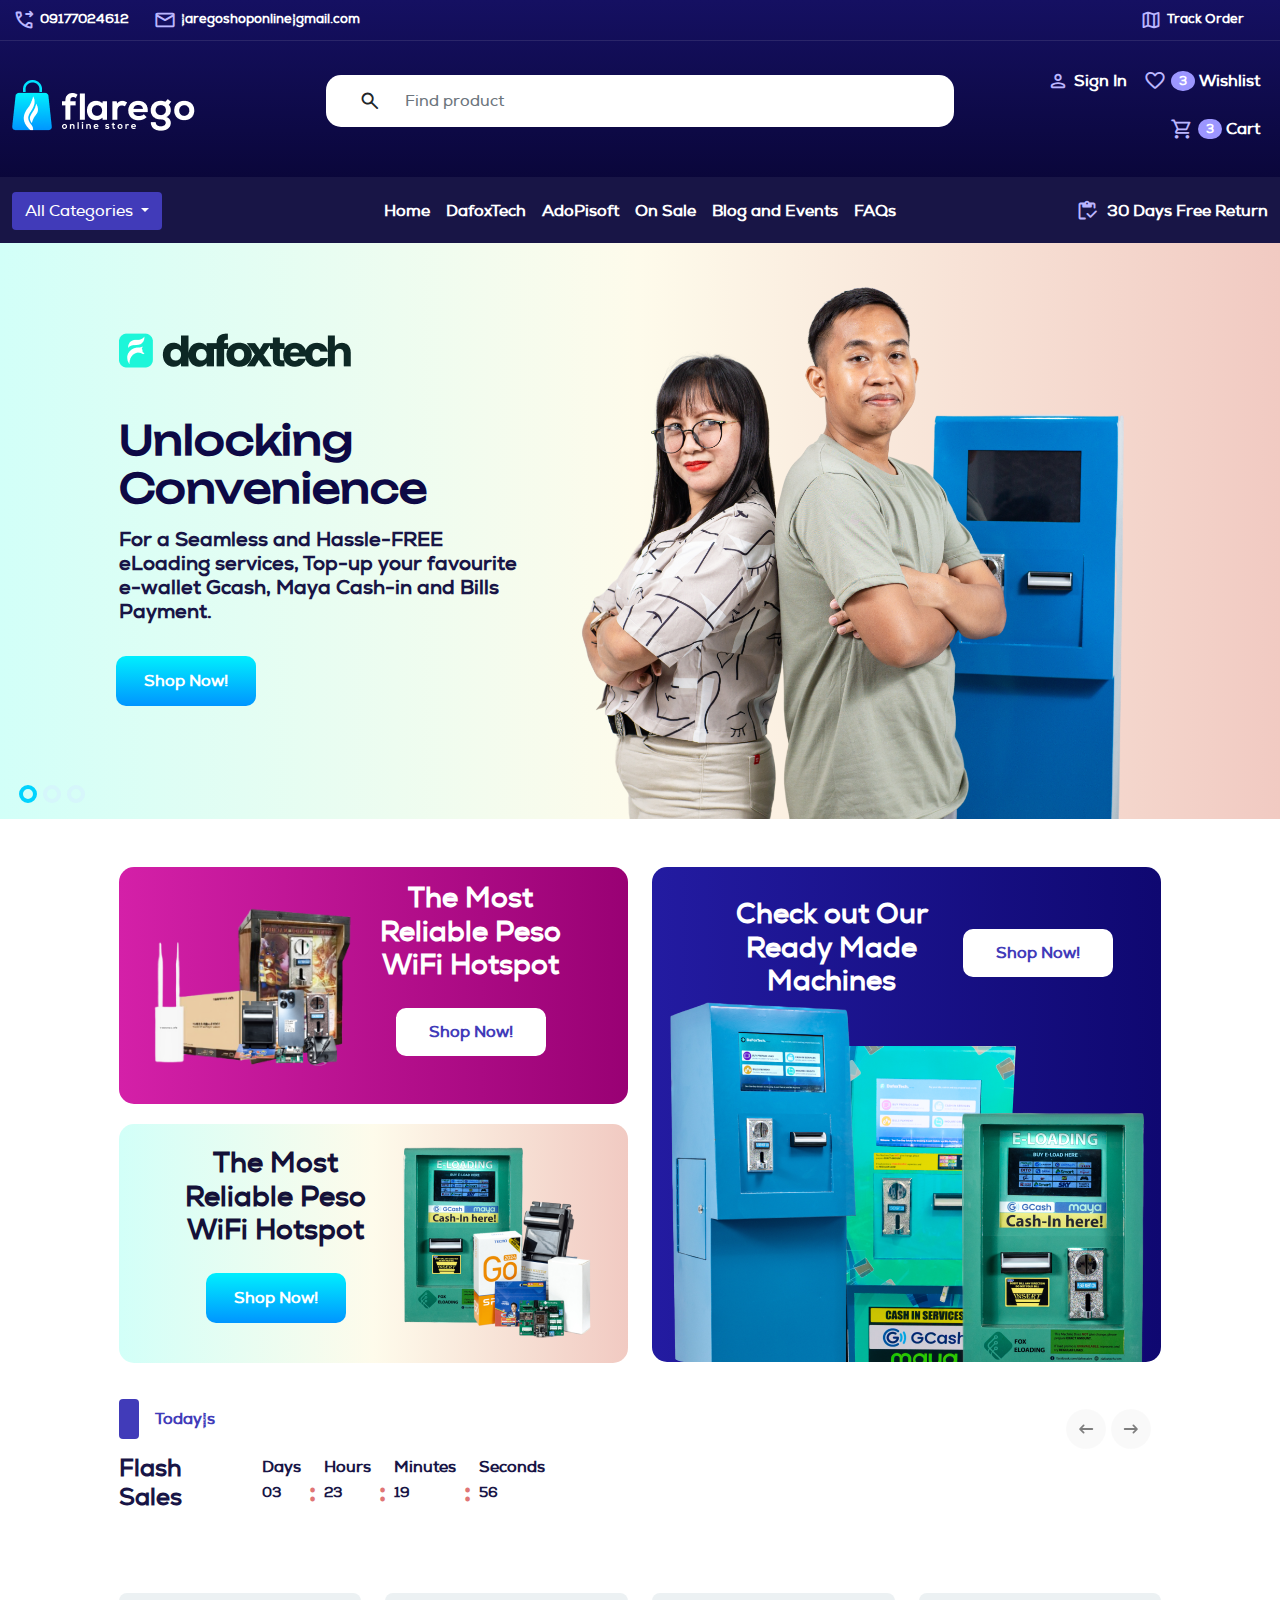
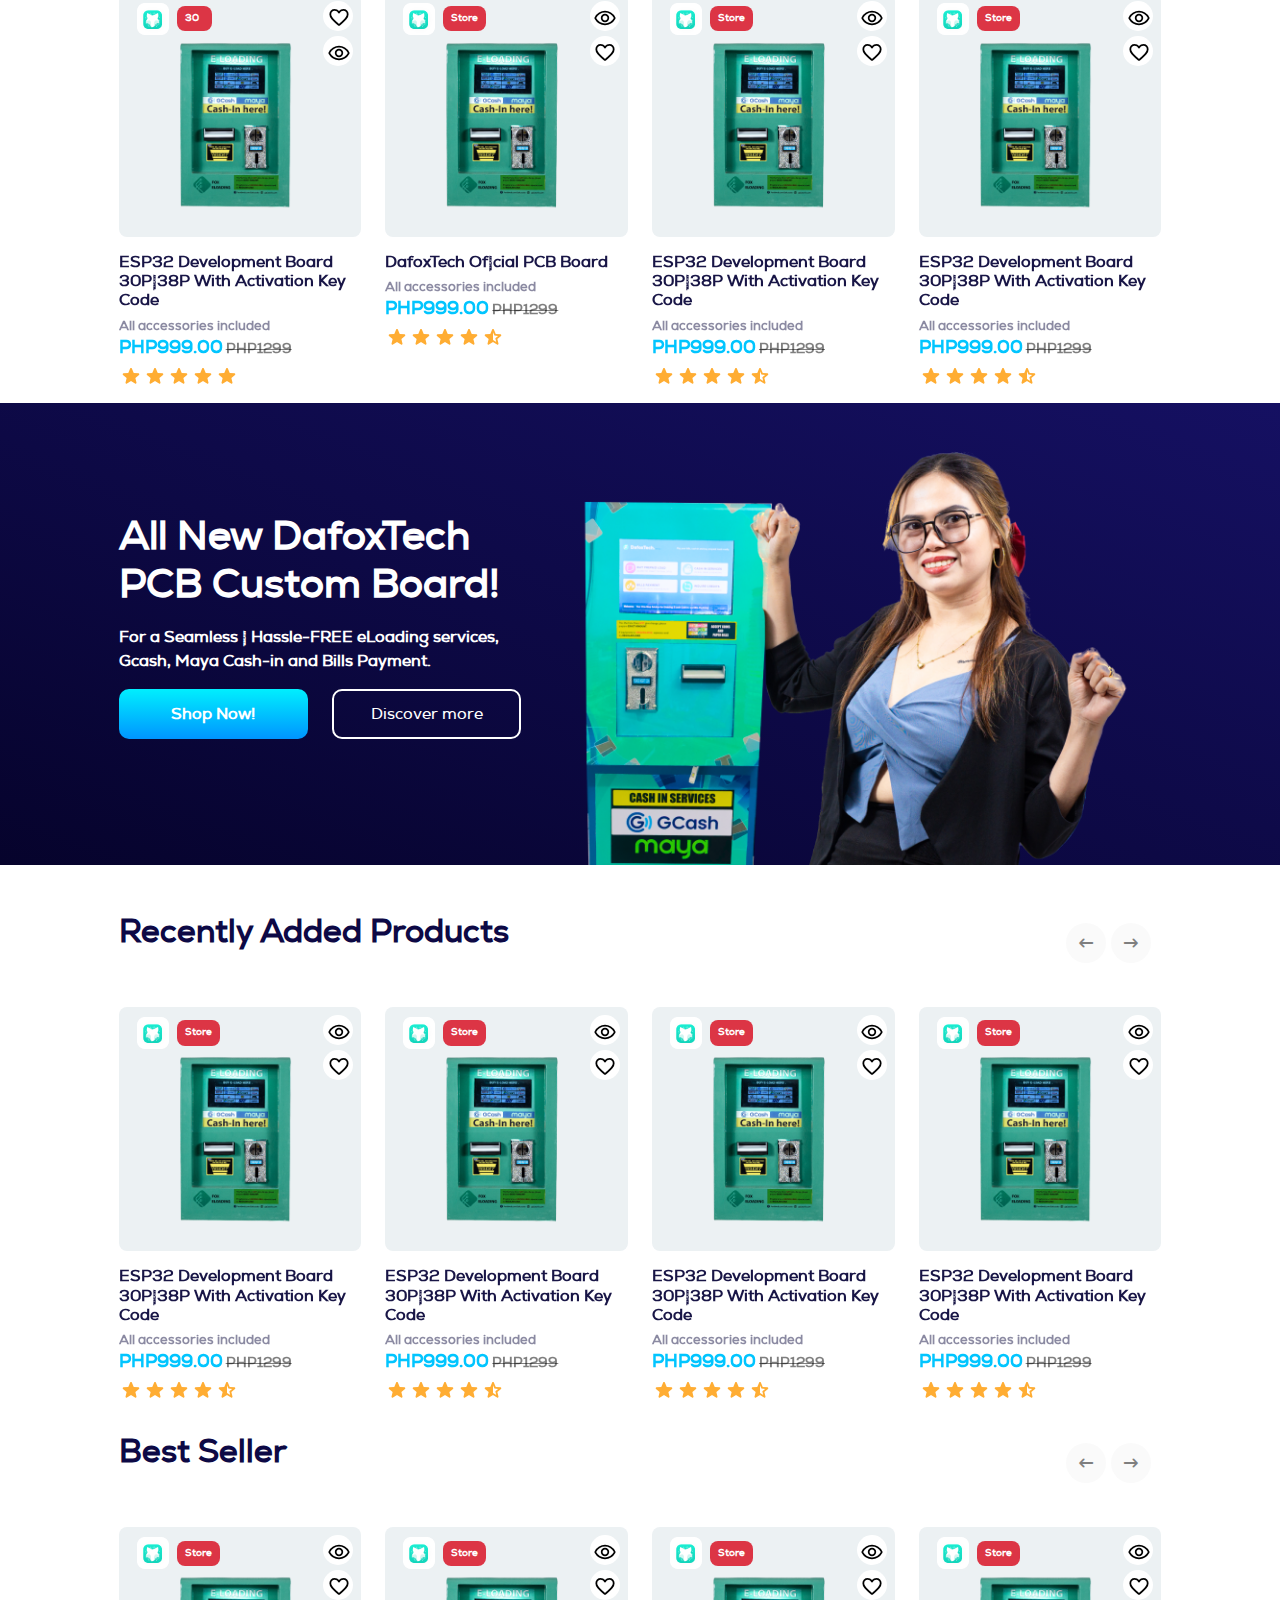
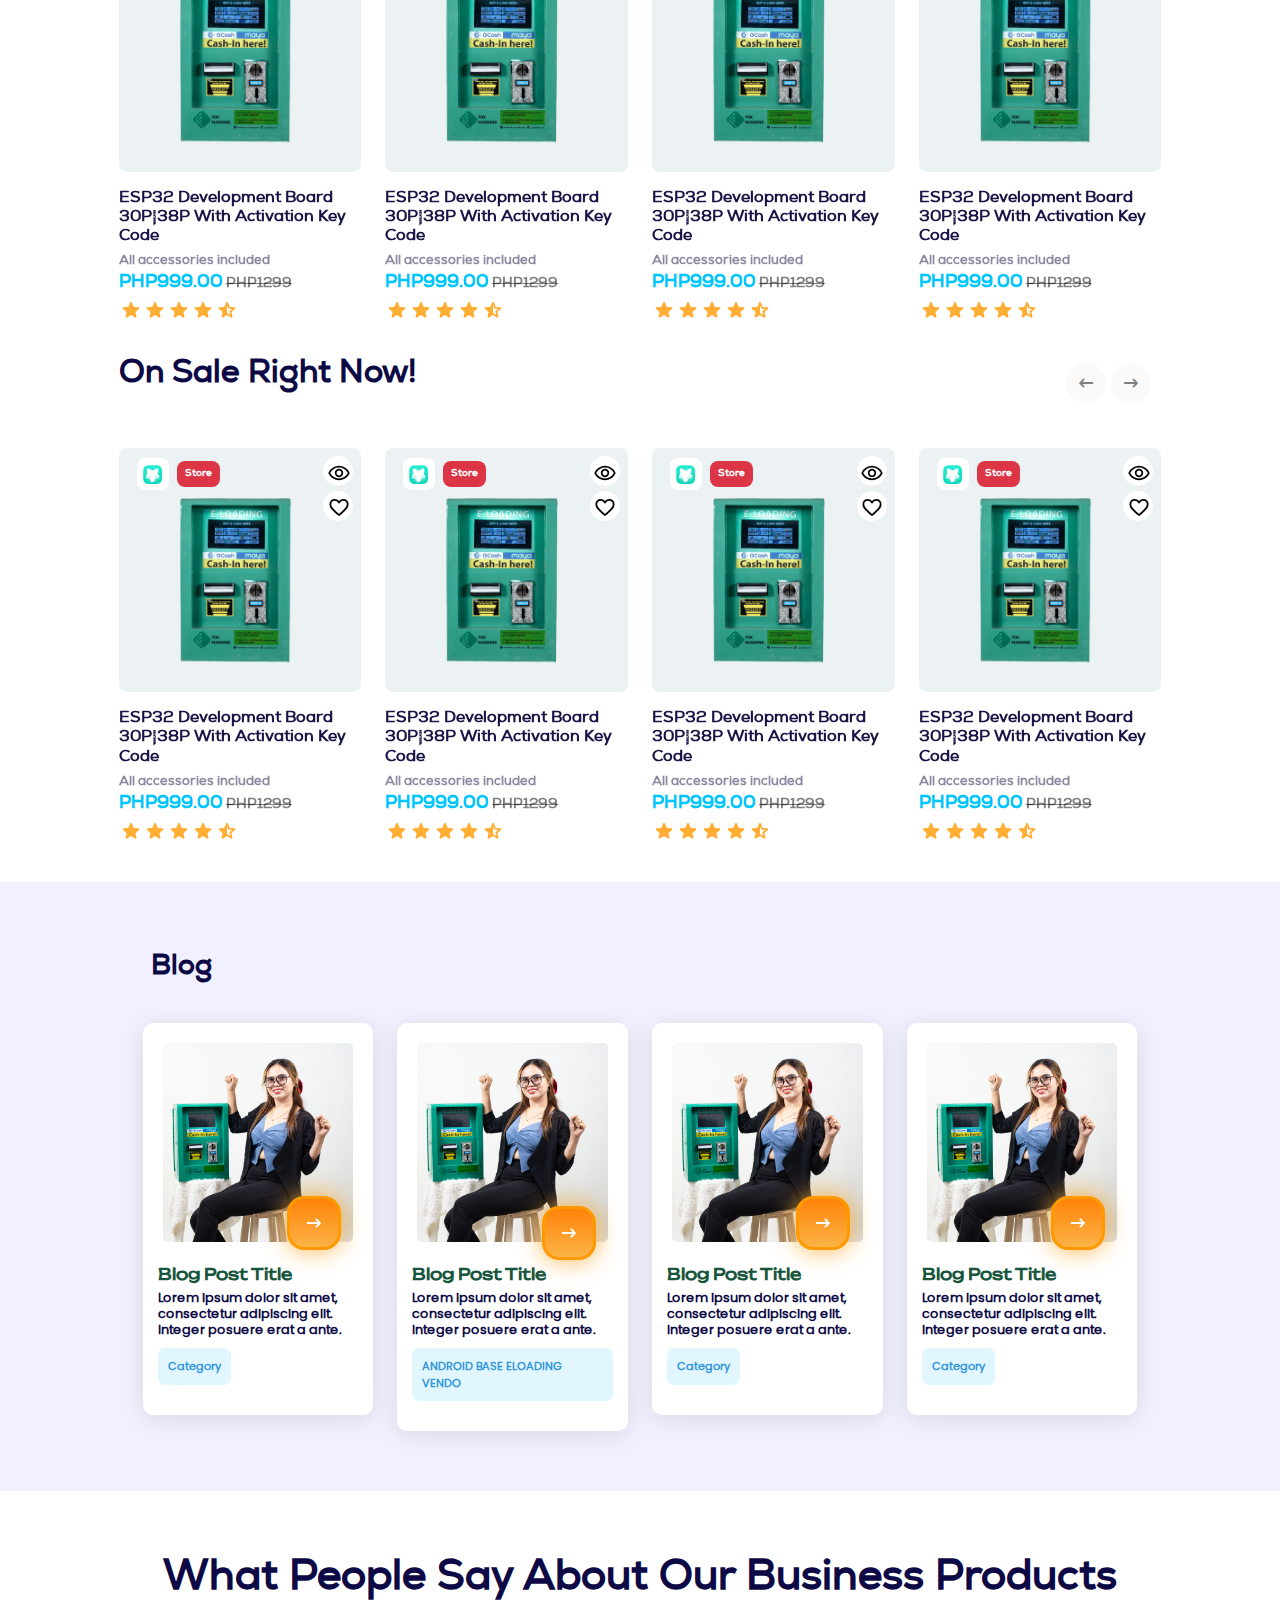
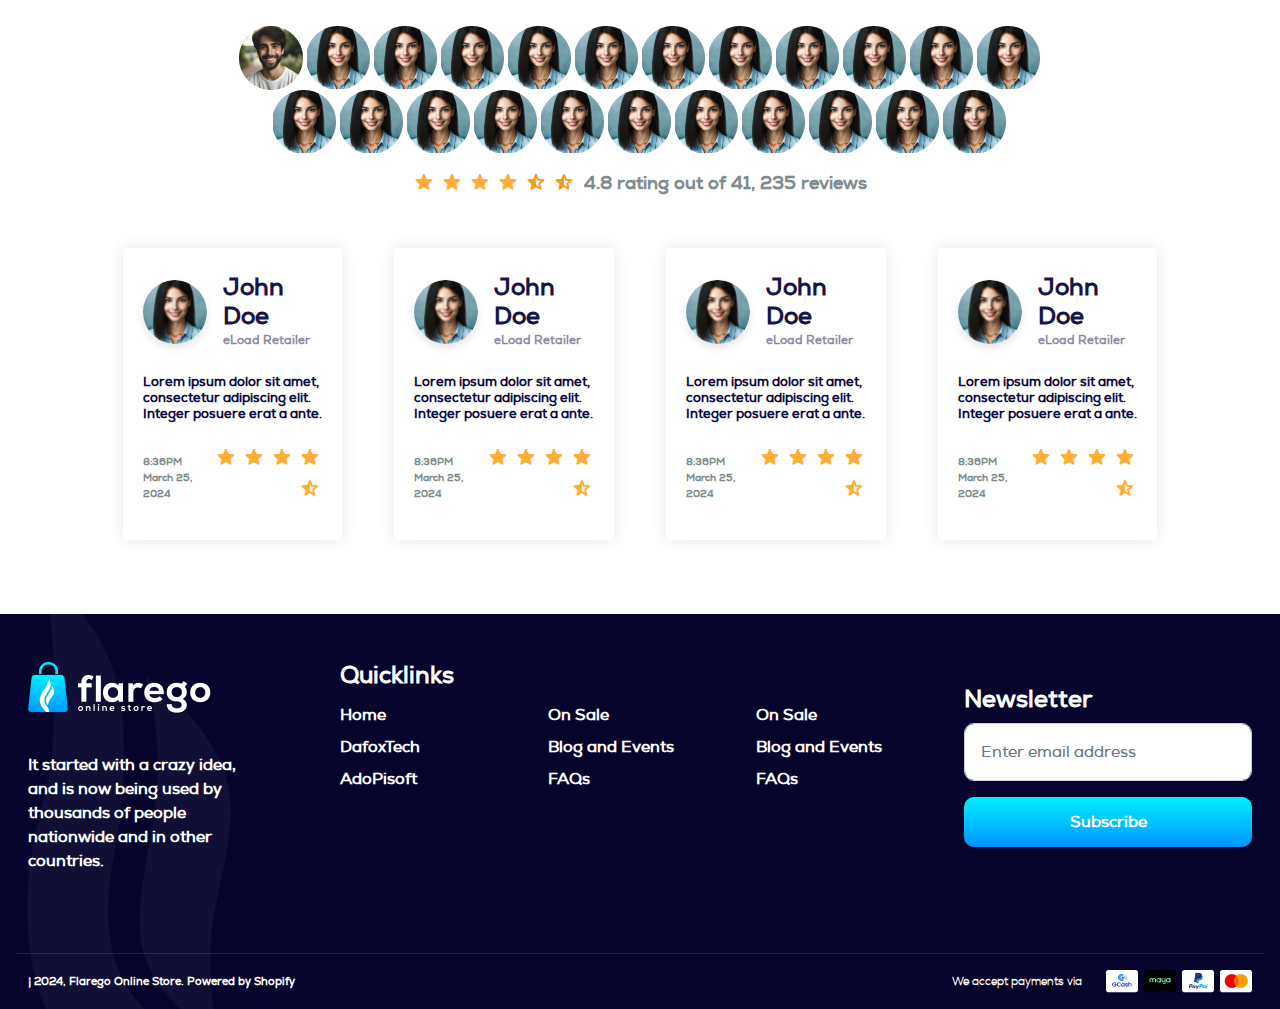
==== commit 01efdf18: "Merge pull request #5 from Flarego-store/partial-dev" ====
--- a/index.html
+++ b/index.html
@@ -26,6 +26,8 @@
       'GRAD' 0,
       'opsz' 20
     }
+
+  
 </style>
 
 <body>
@@ -136,7 +138,7 @@
           </div>
         </header>
     </section> <!-- Main -->
-    <div id="home_slider" class="carousel" data-bs-ride="">
+    <div id="home_slider" class="carousel slide" data-bs-ride="carousel">
         <div class="carousel-indicators"> 
           <button type="button" data-bs-target="#home_slider" data-bs-slide-to="0" class="active" aria-current="true" aria-label="Slide 1"></button> 
           <button type="button" data-bs-target="#home_slider" data-bs-slide-to="1" aria-label="Slide 2"></button> 
@@ -1338,6 +1340,12 @@
     </footer> <!-- Bootstrap JS and dependencies -->
     <script src="https://code.jquery.com/jquery-3.6.0.min.js"></script>
     <script src="js/bootstrap.bundle.min.js"></script>
+    <script>
+        $(window).scroll(function (event) {
+          var scroll = $(window).scrollTop();
+          console.log(scroll);
+        }); 
+    </script>
 </body>
 
 </html>--- a/css/style.css
+++ b/css/style.css
@@ -38,12 +38,8 @@
 }
 
 html,body{
-    height: 100%;
+    margin:0;
     overflow-x: hidden;
-}
-body {
-    display: flex;
-    flex-direction: column;
 }
 body,p,a,h1,h2,h3,h4,h5,h6,ul,ol,ol li,ul li{
     font-family: 'nexa-trialregular';
@@ -92,7 +88,6 @@
 .container{
     max-width: 1440px;
 }
-
 .white-text{
     color:#fff !important;
 }
@@ -136,10 +131,20 @@
     border: 2px solid #ffffff;
     background: #fff;
     color: #413BB9;
-    width: 150px;
+    width: 100%;
+    min-width: 150px;
     padding: 10px 20px;
     font-size: 16px;
     font-weight: 800;
+}
+.btn-transparent-outline{
+    background-color: transparent;
+    border: 2px solid #413BB9;
+    width: 100%;
+    color: #413BB9;
+    padding: 11px;
+    min-width: 140px;
+    font-size: 16px;
 }
 
 .btn-white:hover, .btn-shop:hover{
@@ -171,7 +176,7 @@
     background: url('../img/footer-background.png') no-repeat left center/30%;
     color: #fff;
 }
-.bg-footer, .cta-wrapper{
+.bg-footer{
     background-image: linear-gradient(200deg, #151062, #06032C);
 }
 .divider{
@@ -191,7 +196,8 @@
 }
 .slider-img{
     position: relative;
-    max-width: 80% !important;
+    max-width: 100% !important;
+    width: 35rem;
 }
 
 .me-2{
@@ -201,8 +207,6 @@
 }
 /* Slider */
 .home-slider{
-    height: 50vh;
-    min-height: 550px;
     background: no-repeat center center scroll;
     background-size: cover;
     position: relative;
@@ -219,9 +223,16 @@
     border: 4px solid #01D3FE;
 } 
 #home_slider .carousel-indicators{
-    margin-left: 9%;
+    margin-left: 1rem;
     right: unset;
-    margin-bottom: 3%;
+    margin-bottom: 1rem;
+}
+
+@media (max-width:991px) {
+    #home_slider .carousel-indicators{
+        right:0;
+        left:15%;
+    }
 }
 
 .products-slider .carousel-caption {
@@ -459,7 +470,6 @@
 .cta-wrapper{
     display: flex;
     justify-content: space-between;
-    min-height: 440px;
     position: relative;
     align-items: center;
     flex-flow: wrap;
@@ -469,11 +479,9 @@
     display: flex;
     flex-direction: column;
     justify-content: space-between;
-    padding: 20px;
-    height: 50vh;
-    min-height: 420px;
     background: linear-gradient(to right, #D2FFF8, #FEFBEB, #F1CAC2);
     position: relative;
+    padding-top: 2rem;
 }
 .headline-wrapper .feat-img{
     position:absolute;
@@ -577,6 +585,7 @@
 .testimonial-card {
     box-shadow: 0 0px 16px rgba(0, 0, 0, 0.1);
     padding: 10px 20px;
+    margin:0.875rem;
 }
 .testimonial-card .card-body {
     text-align: left;
@@ -681,8 +690,12 @@
         min-height: 570px;
     align-content: center;
 }
-.page-headers{
+.page-headers-adopisoft{
     background: linear-gradient(to right, #D420A8, #990174);
+    position: relative;
+}
+.page-headers-dafoxtech{
+    background: linear-gradient(to right, #D2FFF8, #FEFBEB, #F1CAC2);
     position: relative;
 }
 .header-img{
@@ -855,12 +868,19 @@
     border: 0;
     background: #ECF1F3;
     border-radius: 20px;
-    width: 190px;
+    width: 220px;
     border: 3px solid #fff;
     box-shadow: #b9b9b966 0px 0px 20px;
-    height: 200px;
-}
-.nav-tabs  .nav-item{
+    height: 190px;
+}
+
+@media (max-width:991px) {
+    .nav-tabs .nav-link{
+        width:150px;
+        height:150px;
+    }
+}
+.nav-tabs .nav-item{
     padding:10px;
         line-height: 1.2rem;
         
@@ -1532,4 +1552,23 @@
     font-size: 30px;
     font-weight: 900;
     color: #E07575;
+}
+
+.scrollable{
+    overflow-x:auto;
+    white-space: nowrap;
+    scrollbar-width: 2px;
+    scrollbar-color: transparent transparent;
+    transition: scrollbar-color .3s;
+}
+
+.scrollable:hover{
+    scrollbar-color: grey transparent;
+}
+
+.scrollable li{
+    display: inline-block;
+    vertical-align: middle;
+    color: white;
+    text-decoration: none;
 }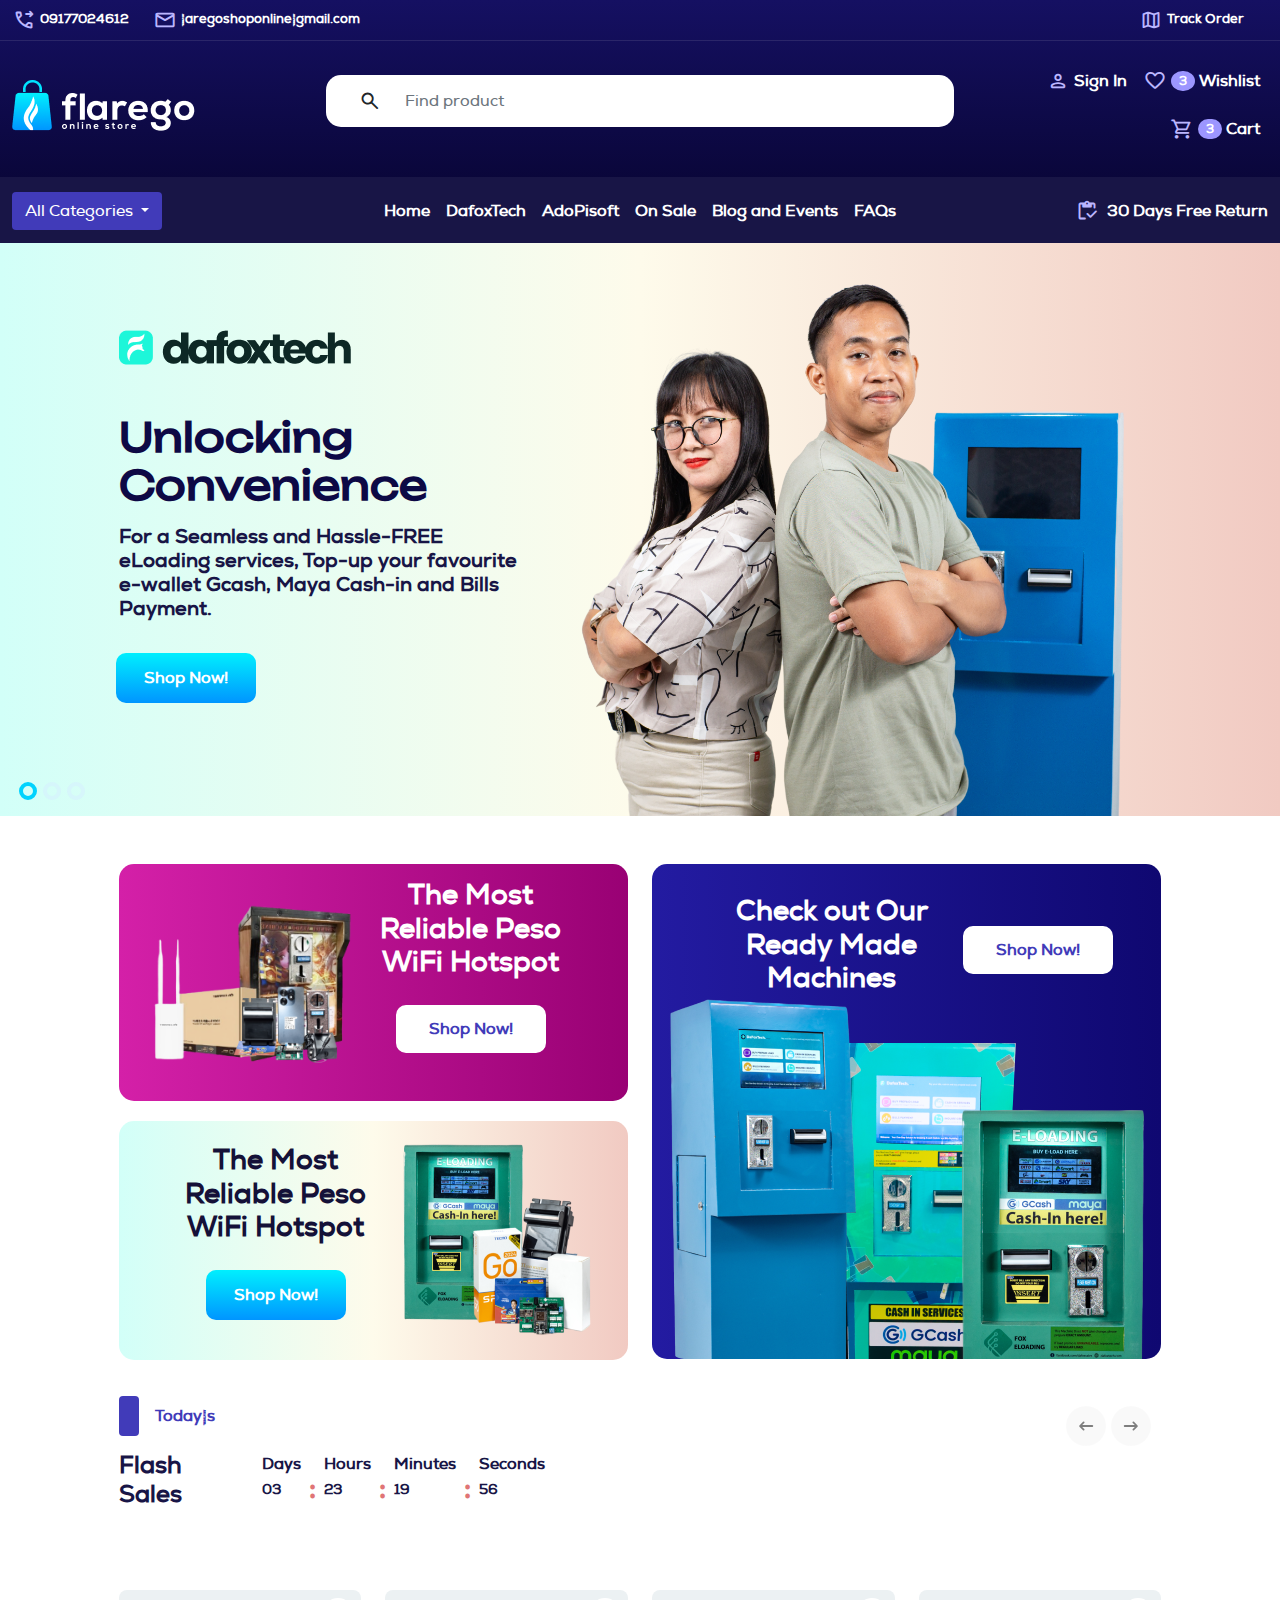
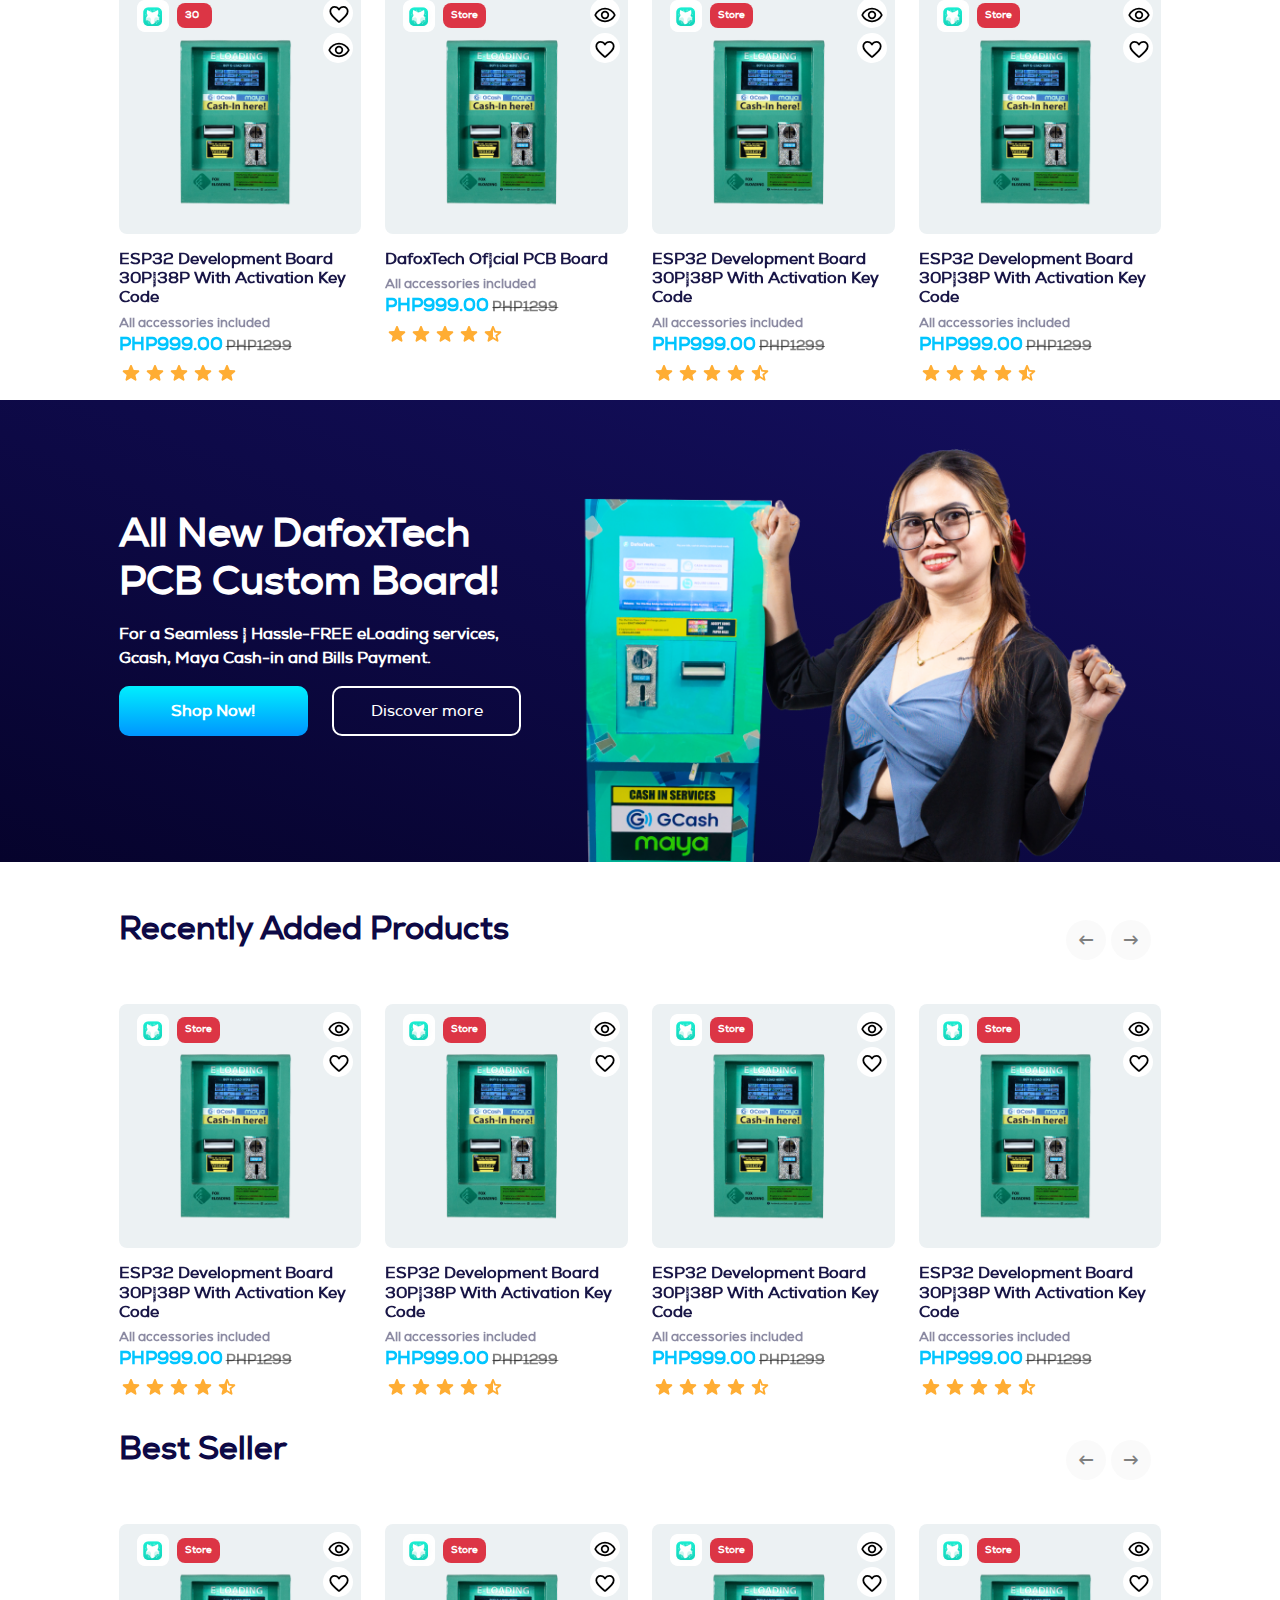
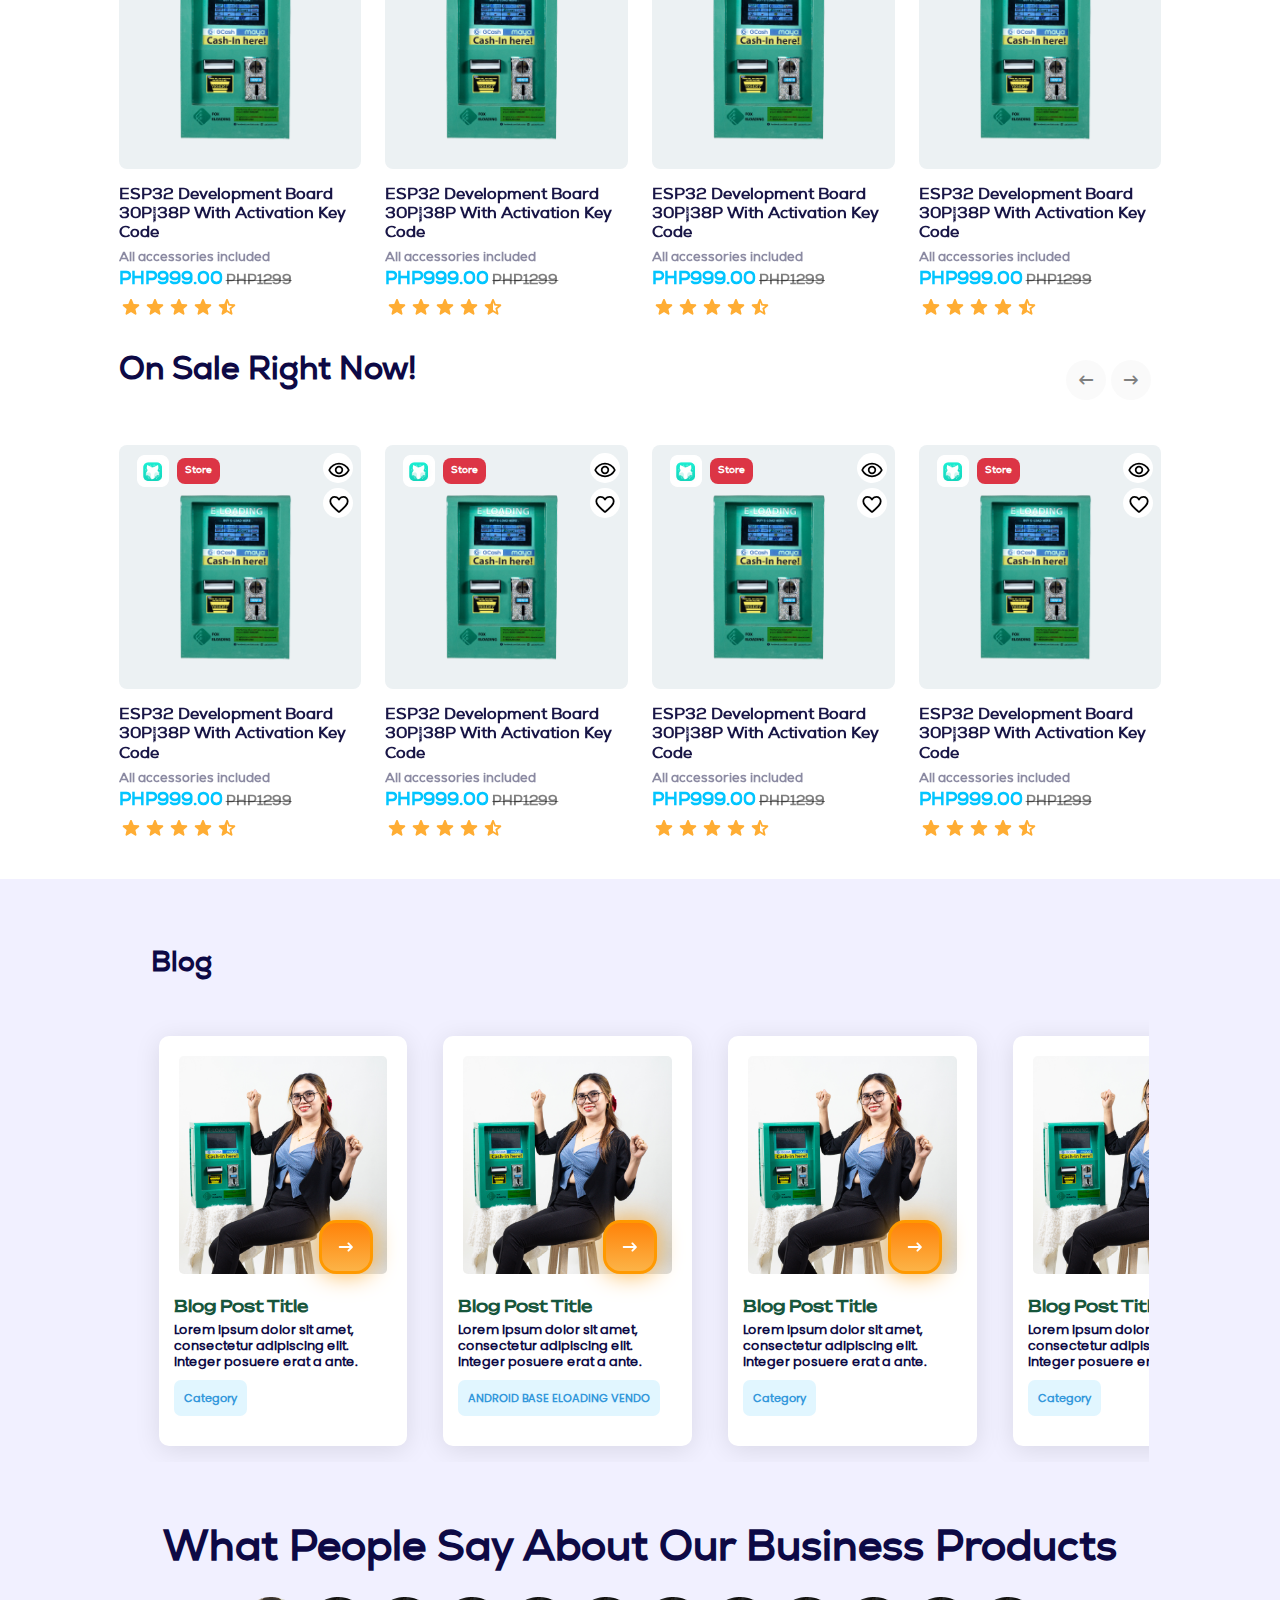
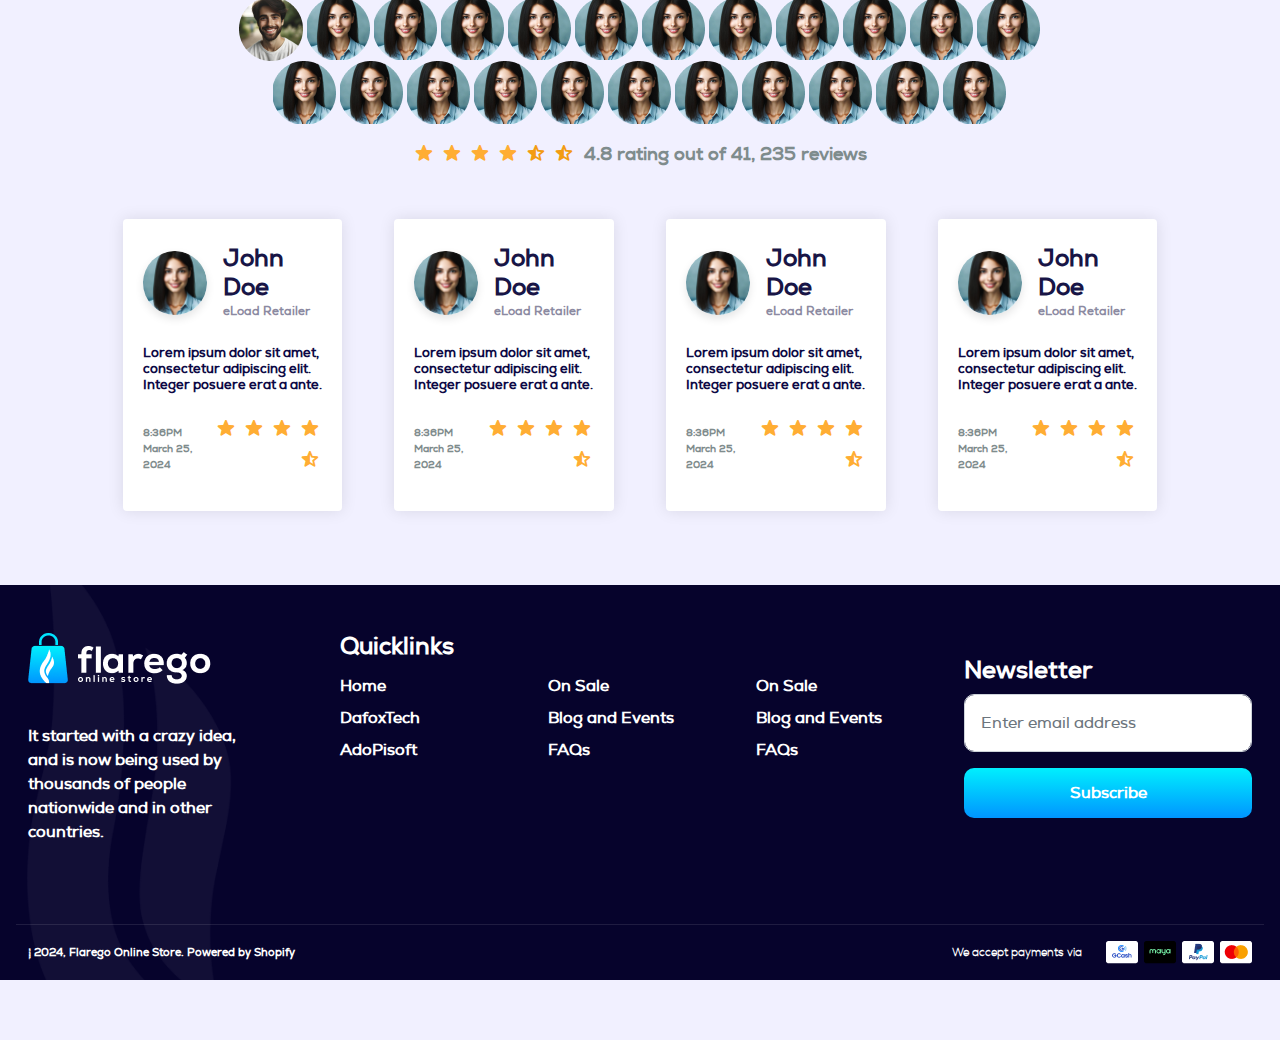
==== commit ed56b9f5: "Merge pull request #6 from Flarego-store/partial-dev" ====
--- a/index.html
+++ b/index.html
@@ -26,13 +26,11 @@
       'GRAD' 0,
       'opsz' 20
     }
-
-  
 </style>
 
 <body>
     <!-- Header -->
-    <section class="header-wrapper">
+    <section class="header-wrapper fixed-top" id="header">
         <header>
             <div class="header-bg text-white">
                 <!-- Top Header -->
@@ -146,7 +144,7 @@
         </div>
         <div class="carousel-inner carousel-wrapper">
             <!-- Slide 1-->
-            <div class="carousel-item active home-slider" style=" background: linear-gradient(to right, #D2FFF8, #FEFBEB, #F1CAC2);">
+            <div class="carousel-item active home-slider" style="background: linear-gradient(to right, #D2FFF8, #FEFBEB, #F1CAC2);">
                 <div class="container">
                     <div class="row">
                         <div class="col-lg-1"></div>
@@ -918,7 +916,7 @@
         </div>
     </div> <!-- On Sale  -->
     <div class="container products-slider pt-3">
-        <div class="row align-items-center pb-4">
+        <div class="row d-flex align-items-center pb-4">
             <div class="col-md-1"></div>
             <div class="col-md-10">
                 <div id="on_sale" class="carousel slide" data-bs-ride="carousel">
@@ -1133,16 +1131,18 @@
     </div> <!-- Blog -->
     <div class="blog-wrapper">
         <div class="container">
-            <div class="row">
+            <div class="row ">
                 <div class="col-lg-1"></div>
-                <div class="col-lg-10">
-                    <div class="container">
-                        <div class="row">
+                <div class="col-lg-10 ">
+                    <div class="container ">
+                        <div class="row ">
                             <div class="hstack gap-2 pb-4">
                                 <div class="p-2">
                                     <h3 class="card-title" style="text-align: left;">Blog</h3>
                                 </div>
                             </div>
+                            
+                            <div class="scrolled" style="white-space: nowrap; overflow-x: auto;">
                             <div class="col-3">
                                 <div class="blog-thumbnail"> <img src="img/blog-thumbnail.png" alt="Featured Image">
                                     <div class="arrow"> <span class="material-symbols-rounded"> arrow_right_alt </span> </div>
@@ -1338,13 +1338,20 @@
             </div>
         </div>
     </footer> <!-- Bootstrap JS and dependencies -->
-    <script src="https://code.jquery.com/jquery-3.6.0.min.js"></script>
+    <script src="https://code.jquery.com/jquery-3.7.1.min.js"></script>
     <script src="js/bootstrap.bundle.min.js"></script>
     <script>
-        $(window).scroll(function (event) {
-          var scroll = $(window).scrollTop();
-          console.log(scroll);
-        }); 
+        window.onscroll=function(){myFunc()};
+
+        var header=document.getElementById("header");
+        var offsetBotHeader=header.offsetTop+header.offsetHeight;
+        function myFunc(){
+        if(window.scrollY>10){
+            header.classList.add("shadow-lg");
+        }else{
+            header.classList.remove("shadow-lg");
+        }
+        }
     </script>
 </body>
 
--- a/css/style.css
+++ b/css/style.css
@@ -38,8 +38,12 @@
 }
 
 html,body{
-    margin:0;
+    margin: 0;
     overflow-x: hidden;
+}
+body {
+    display: flex;
+    flex-direction: column;
 }
 body,p,a,h1,h2,h3,h4,h5,h6,ul,ol,ol li,ul li{
     font-family: 'nexa-trialregular';
@@ -481,8 +485,51 @@
     justify-content: space-between;
     background: linear-gradient(to right, #D2FFF8, #FEFBEB, #F1CAC2);
     position: relative;
-    padding-top: 2rem;
-}
+    padding-top: 15rem;
+}
+
+.carousel-wrapper{
+    padding-top:12rem;
+}
+
+@media screen and (max-width:1362px) {
+    .carousel-wrapper{
+        padding-top:15rem;
+    }
+}
+
+@media screen and (max-width:1071px) {
+    .carousel-wrapper{
+        padding-top:18rem;
+    }
+}
+
+@media screen and (max-width:991px) {
+    .carousel-wrapper{
+        padding-top:12rem;
+    }
+}
+
+@media screen and (max-width:1374px) {
+    .headline-wrapper{
+        padding-top:18rem;
+    }
+}
+
+@media screen and (max-width:1086px) {
+    .headline-wrapper{
+    padding-top:20rem;
+}
+}
+
+@media screen and (max-width:991px) {
+    .headline-wrapper{
+    padding-top:15rem;
+}
+}
+
+
+
 .headline-wrapper .feat-img{
     position:absolute;
     bottom: 0;
@@ -691,7 +738,7 @@
     align-content: center;
 }
 .page-headers-adopisoft{
-    background: linear-gradient(to right, #D420A8, #990174);
+    background: linear-gradient(to bottom, #D420A8, #990174);
     position: relative;
 }
 .page-headers-dafoxtech{
@@ -1072,12 +1119,10 @@
 .list-view .card-body {
     flex: 1;
 }
-.fa-star{
+.yellow{
     color: #FFAD33;
 }
-.far.fa-star{
-    color: #6C7275;
-}
+
 .form-check{
     position: relative;
     padding-left: 0;
@@ -1532,26 +1577,19 @@
     color:#ffad33;
  }
 
- #myTabContent span.material-symbols-rounded,
- #myTabContent span.material-symbols-rounded.fill{
-    color:#ffad33;
- }
-
- #myTabContent #productContainer .stars span.material-symbols-rounded.fill,
- #myTabContent #productContainer .stars span.material-symbols-rounded{
-    color:#ffad33;
- }
-
- #myTabContent #productContainer .ico-wrapper span.material-symbols-rounded,
- #myTabContent #productContainer .ico-wrapper span.material-symbols-rounded.fill{
-    color:#000
- }
-
 .colon{
     margin-top: 1rem;
     font-size: 30px;
     font-weight: 900;
     color: #E07575;
+}
+.scrolled .col-3{
+    display: inline-block;
+    margin: 1rem;
+}
+
+.scrolled .description{
+    white-space: wrap;
 }
 
 .scrollable{
@@ -1571,4 +1609,74 @@
     vertical-align: middle;
     color: white;
     text-decoration: none;
-}+}
+
+.dropdown-toggler{
+    width: 100%;
+    display: flex;
+    justify-content: space-between;
+    align-items: center;
+    height: 50px;
+    border: 2px solid #BBB8E2;
+    font-weight: 600;
+}
+.dropdown-toggler:focus{
+    box-shadow: none !important;
+}
+
+.dropdown-toggler::after {
+    display: none;
+}
+
+.dropdown-menu{
+    width: 100%;
+    border: 2px solid #BBB8E2;
+    padding: 5px 5px;
+    transform: translate3d(0px, 50px, 0px) !important;
+    margin-left: 1rem;
+}
+
+.dropdown-item:focus, .dropdown-item:hover {
+    color: #ffffff;
+    background-color: #BBB8E2;
+    padding: 12px;
+}
+
+.dropdown-item {
+    display: block;
+    width: 100%;
+    padding: 12px;
+}
+
+.dropdown-item.active {
+    border-radius: 1rem;
+    background-color: #bbb8e2;    
+}
+
+#page_header_sm{
+    display:none;
+}
+
+@media screen and (max-width:991px) {
+    #page_header_sm{
+        display:block;
+    }
+    #page_header{
+        display:none;
+    }
+}
+
+@media screen and (max-width:991px) {
+    .horizontal-scrollable > .row{
+        overflow-x: auto;
+        white-space: nowrap;
+    }
+
+    .horizontal-scrollable h5{
+        white-space: wrap;
+    }
+
+    .horizontal-scrollable > .row >.col-3{
+        display: inline-block;
+    }
+}
